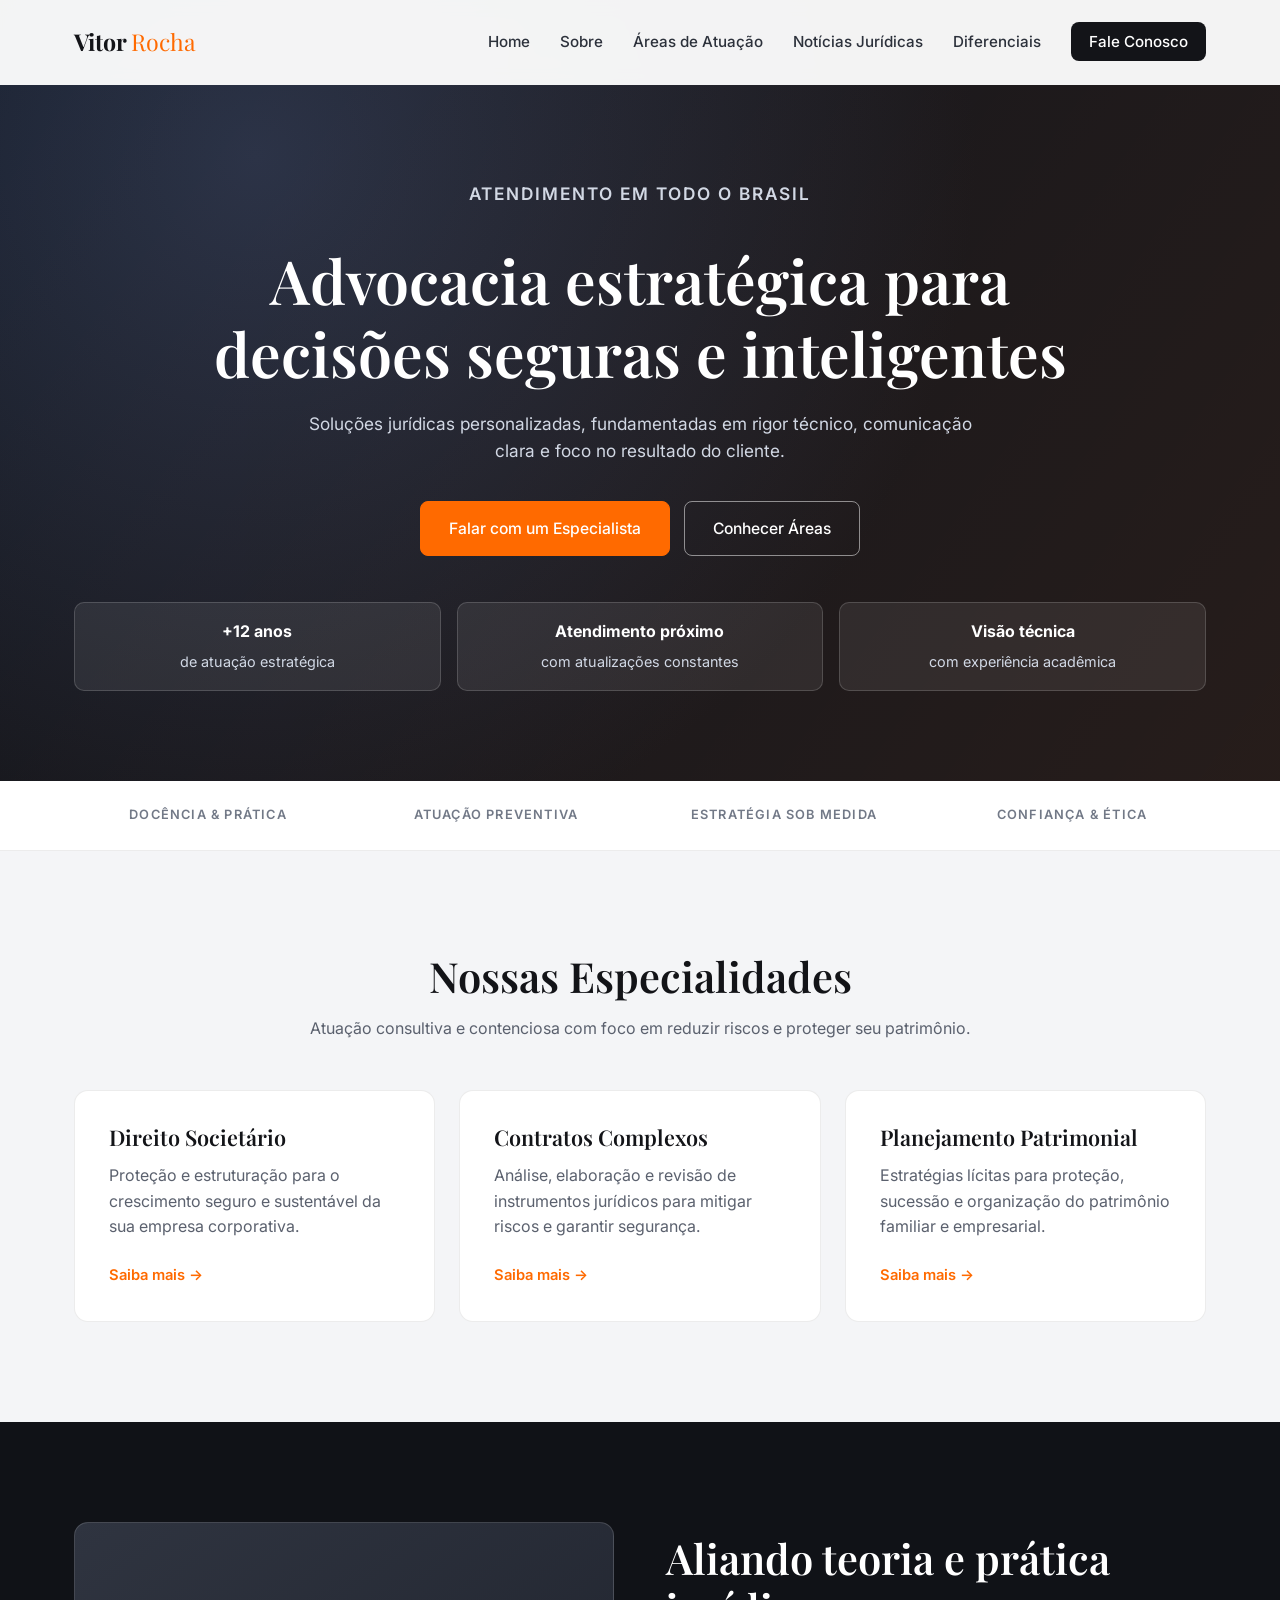
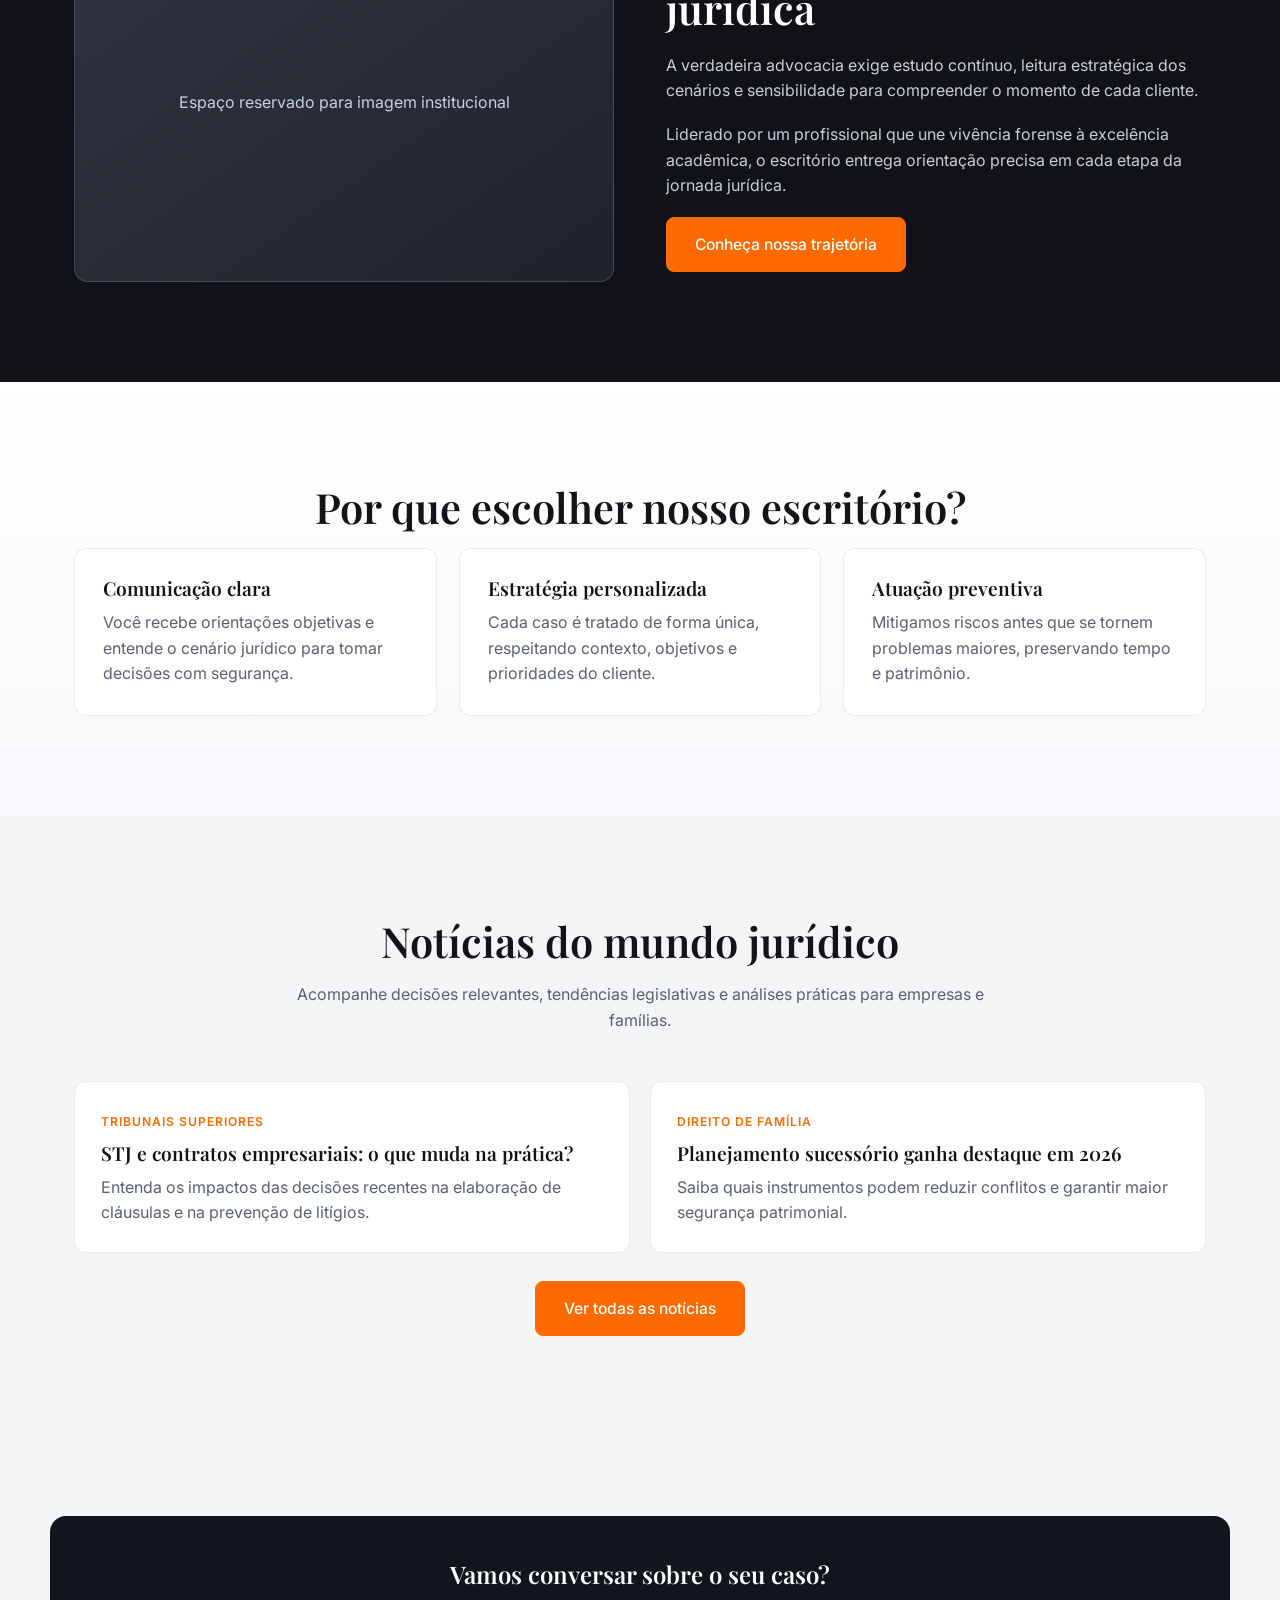
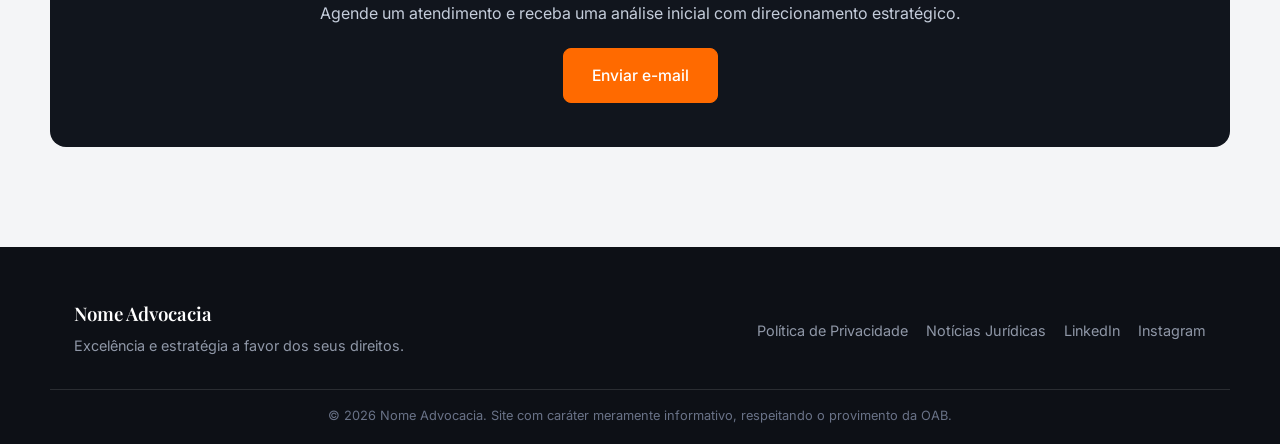
==== index.html @ 84b921bd "Add files via upload" ====
<!DOCTYPE html>
<html lang="pt-BR">
<head>
    <meta charset="UTF-8">
    <meta name="viewport" content="width=device-width, initial-scale=1.0">
    <title>Nome do Escritório | Advocacia Estratégica</title>
    <meta name="description" content="Assessoria jurídica estratégica com atendimento personalizado para empresas e famílias.">

    <link rel="preconnect" href="https://fonts.googleapis.com">
    <link rel="preconnect" href="https://fonts.gstatic.com" crossorigin>
    <link href="https://fonts.googleapis.com/css2?family=Inter:wght@300;400;500;600&family=Playfair+Display:wght@400;600;700&display=swap" rel="stylesheet">

    <link rel="stylesheet" href="style.css">
</head>
<body>

    <header id="main-header">
        <div class="container header-container">
            <a href="#home" class="logo">Vitor<span>Rocha</span></a>

            <nav id="nav-menu">
                <ul>
                    <li><a href="#home">Home</a></li>
                    <li><a href="#sobre">Sobre</a></li>
                    <li><a href="#atuacao">Áreas de Atuação</a></li>
                    <li><a href="noticias.html">Notícias Jurídicas</a></li>
                    <li><a href="#diferenciais">Diferenciais</a></li>
                    <li><a href="#contato" class="nav-btn">Fale Conosco</a></li>
                </ul>
            </nav>

            <button class="mobile-menu-icon" id="menu-toggle" aria-label="Abrir menu" aria-expanded="false" aria-controls="nav-menu">
                <span></span>
                <span></span>
                <span></span>
            </button>
        </div>
    </header>

    <section id="home" class="hero">
        <div class="hero-overlay"></div>
        <div class="container hero-content">
            <p class="eyebrow">Atendimento em todo o Brasil</p>
            <h1>Advocacia estratégica para decisões seguras e inteligentes</h1>
            <p>Soluções jurídicas personalizadas, fundamentadas em rigor técnico, comunicação clara e foco no resultado do cliente.</p>
            <div class="hero-buttons">
                <a href="#contato" class="btn btn-primary">Falar com um Especialista</a>
                <a href="#atuacao" class="btn btn-secondary">Conhecer Áreas</a>
            </div>
            <div class="hero-highlights">
                <div><strong>+12 anos</strong><span>de atuação estratégica</span></div>
                <div><strong>Atendimento próximo</strong><span>com atualizações constantes</span></div>
                <div><strong>Visão técnica</strong><span>com experiência acadêmica</span></div>
            </div>
        </div>
    </section>

    <section class="credibility-banner" aria-label="Proposta de valor">
        <div class="container cred-grid">
            <div class="cred-item">Docência & Prática</div>
            <div class="cred-item">Atuação Preventiva</div>
            <div class="cred-item">Estratégia Sob Medida</div>
            <div class="cred-item">Confiança & Ética</div>
        </div>
    </section>

    <section id="atuacao" class="section reveal-on-scroll">
        <div class="container">
            <h2 class="section-title">Nossas Especialidades</h2>
            <p class="section-subtitle">Atuação consultiva e contenciosa com foco em reduzir riscos e proteger seu patrimônio.</p>
            <div class="cards-grid">
                <article class="card">
                    <h3>Direito Societário</h3>
                    <p>Proteção e estruturação para o crescimento seguro e sustentável da sua empresa corporativa.</p>
                    <a href="#contato" class="card-link">Saiba mais &rarr;</a>
                </article>

                <article class="card">
                    <h3>Contratos Complexos</h3>
                    <p>Análise, elaboração e revisão de instrumentos jurídicos para mitigar riscos e garantir segurança.</p>
                    <a href="#contato" class="card-link">Saiba mais &rarr;</a>
                </article>

                <article class="card">
                    <h3>Planejamento Patrimonial</h3>
                    <p>Estratégias lícitas para proteção, sucessão e organização do patrimônio familiar e empresarial.</p>
                    <a href="#contato" class="card-link">Saiba mais &rarr;</a>
                </article>
            </div>
        </div>
    </section>

    <section id="sobre" class="section bg-dark text-light reveal-on-scroll">
        <div class="container about-grid">
            <div class="about-image">
                <div class="img-placeholder">
                    <span>Espaço reservado para imagem institucional</span>
                </div>
            </div>
            <div class="about-text">
                <h2 class="section-title">Aliando teoria e prática jurídica</h2>
                <p>A verdadeira advocacia exige estudo contínuo, leitura estratégica dos cenários e sensibilidade para compreender o momento de cada cliente.</p>
                <p>Liderado por um profissional que une vivência forense à excelência acadêmica, o escritório entrega orientação precisa em cada etapa da jornada jurídica.</p>
                <a href="#contato" class="btn btn-primary">Conheça nossa trajetória</a>
            </div>
        </div>
    </section>

    <section id="diferenciais" class="section section-light reveal-on-scroll">
        <div class="container">
            <h2 class="section-title">Por que escolher nosso escritório?</h2>
            <div class="feature-grid">
                <article class="feature-item">
                    <h3>Comunicação clara</h3>
                    <p>Você recebe orientações objetivas e entende o cenário jurídico para tomar decisões com segurança.</p>
                </article>
                <article class="feature-item">
                    <h3>Estratégia personalizada</h3>
                    <p>Cada caso é tratado de forma única, respeitando contexto, objetivos e prioridades do cliente.</p>
                </article>
                <article class="feature-item">
                    <h3>Atuação preventiva</h3>
                    <p>Mitigamos riscos antes que se tornem problemas maiores, preservando tempo e patrimônio.</p>
                </article>
            </div>
        </div>
    </section>

    <section id="noticias-preview" class="section reveal-on-scroll">
        <div class="container">
            <h2 class="section-title">Notícias do mundo jurídico</h2>
            <p class="section-subtitle">Acompanhe decisões relevantes, tendências legislativas e análises práticas para empresas e famílias.</p>
            <div class="news-grid">
                <article class="news-card">
                    <span class="news-category">Tribunais Superiores</span>
                    <h3>STJ e contratos empresariais: o que muda na prática?</h3>
                    <p>Entenda os impactos das decisões recentes na elaboração de cláusulas e na prevenção de litígios.</p>
                </article>
                <article class="news-card">
                    <span class="news-category">Direito de Família</span>
                    <h3>Planejamento sucessório ganha destaque em 2026</h3>
                    <p>Saiba quais instrumentos podem reduzir conflitos e garantir maior segurança patrimonial.</p>
                </article>
            </div>
            <div class="news-preview-cta">
                <a href="noticias.html" class="btn btn-primary">Ver todas as notícias</a>
            </div>
        </div>
    </section>

    <section id="contato" class="section cta-section reveal-on-scroll">
        <div class="container cta-box">
            <h2>Vamos conversar sobre o seu caso?</h2>
            <p>Agende um atendimento e receba uma análise inicial com direcionamento estratégico.</p>
            <a href="mailto:contato@nomeadvocacia.com" class="btn btn-primary">Enviar e-mail</a>
        </div>
    </section>

    <footer>
        <div class="container footer-content">
            <div class="footer-brand">
                <h3>Nome Advocacia</h3>
                <p>Excelência e estratégia a favor dos seus direitos.</p>
            </div>
            <div class="footer-links">
                <a href="#">Política de Privacidade</a>
                <a href="noticias.html">Notícias Jurídicas</a>
                <a href="#">LinkedIn</a>
                <a href="#">Instagram</a>
            </div>
        </div>
        <div class="footer-bottom">
            <p>&copy; 2026 Nome Advocacia. Site com caráter meramente informativo, respeitando o provimento da OAB.</p>
        </div>
    </footer>

    <script src="script.js"></script>
</body>
</html>
---- style.css ----
:root {
    --bg-light: #f4f5f7;
    --bg-white: #ffffff;
    --text-dark: #131418;
    --text-muted: #5b616e;
    --bg-dark: #101217;
    --accent-color: #ff6a00;
    --accent-hover: #e45800;
    --line: rgba(19, 20, 24, 0.08);

    --font-heading: 'Playfair Display', serif;
    --font-body: 'Inter', sans-serif;
}

* {
    margin: 0;
    padding: 0;
    box-sizing: border-box;
}

html {
    scroll-behavior: smooth;
}

body {
    font-family: var(--font-body);
    background-color: var(--bg-light);
    color: var(--text-dark);
    line-height: 1.6;
    -webkit-font-smoothing: antialiased;
}

a {
    text-decoration: none;
    color: inherit;
    transition: 0.25s ease;
}

ul {
    list-style: none;
}

.container {
    max-width: 1180px;
    margin: 0 auto;
    padding: 0 24px;
}

h1,
h2,
h3 {
    font-family: var(--font-heading);
    font-weight: 600;
    color: var(--text-dark);
    line-height: 1.2;
}

.section {
    padding: 100px 0;
}

.section-title {
    font-size: clamp(1.9rem, 4vw, 2.6rem);
    margin-bottom: 1rem;
    text-align: center;
}

.section-subtitle {
    text-align: center;
    color: var(--text-muted);
    max-width: 700px;
    margin: 0 auto 3rem auto;
}

header {
    background-color: rgba(255, 255, 255, 0.95);
    backdrop-filter: blur(8px);
    position: fixed;
    width: 100%;
    top: 0;
    z-index: 1000;
    border-bottom: 1px solid transparent;
    transition: box-shadow 0.3s ease, border-color 0.3s ease;
}

header.scrolled {
    box-shadow: 0 10px 24px rgba(10, 18, 33, 0.07);
    border-color: var(--line);
}

.header-container {
    display: flex;
    justify-content: space-between;
    align-items: center;
    min-height: 84px;
}

.logo {
    font-family: var(--font-heading);
    font-size: 1.45rem;
    font-weight: 700;
}

.logo span {
    font-weight: 400;
    color: var(--accent-color);
    margin-left: 4px;
}

nav ul {
    display: flex;
    gap: 30px;
    align-items: center;
}

nav a {
    font-size: 0.95rem;
    font-weight: 500;
    color: #2c313b;
}

nav a:hover {
    color: var(--accent-color);
}

.nav-btn {
    background-color: var(--text-dark);
    color: var(--bg-white) !important;
    padding: 10px 18px;
    border-radius: 8px;
}

.nav-btn:hover {
    background-color: var(--accent-color);
}

.btn {
    display: inline-block;
    padding: 14px 28px;
    font-size: 0.98rem;
    font-weight: 500;
    border-radius: 8px;
    border: 1px solid transparent;
}

.btn-primary {
    background-color: var(--accent-color);
    color: var(--bg-white);
    border-color: var(--accent-color);
}

.btn-primary:hover {
    background-color: var(--accent-hover);
    border-color: var(--accent-hover);
}

.btn-secondary {
    background-color: transparent;
    color: var(--bg-white);
    border-color: rgba(255, 255, 255, 0.5);
}

.btn-secondary:hover {
    background-color: var(--bg-white);
    color: var(--text-dark);
}

.hero {
    position: relative;
    isolation: isolate;
    background: radial-gradient(circle at 20% 20%, #283248, #11151d 60%);
    color: var(--bg-white);
    padding: 180px 0 90px 0;
}

.hero-overlay {
    position: absolute;
    inset: 0;
    z-index: -1;
    opacity: 0.2;
    background-image: linear-gradient(125deg, transparent 0%, rgba(255, 106, 0, 0.45) 100%);
}

.hero-content {
    text-align: center;
}

.eyebrow {
    text-transform: uppercase;
    letter-spacing: 2px;
    font-size: 0.78rem;
    color: #ffb47a;
    margin-bottom: 16px;
    font-weight: 600;
}

.hero h1 {
    color: var(--bg-white);
    font-size: clamp(2.1rem, 5vw, 3.8rem);
    max-width: 900px;
    margin: 0 auto 20px auto;
}

.hero p {
    font-size: 1.08rem;
    color: #d2d8e4;
    max-width: 680px;
    margin: 0 auto 36px auto;
}

.hero-buttons {
    display: flex;
    gap: 14px;
    justify-content: center;
    flex-wrap: wrap;
}

.hero-highlights {
    display: grid;
    grid-template-columns: repeat(3, minmax(140px, 1fr));
    gap: 16px;
    margin-top: 46px;
}

.hero-highlights div {
    background: rgba(255, 255, 255, 0.08);
    border: 1px solid rgba(255, 255, 255, 0.16);
    padding: 16px;
    border-radius: 10px;
}

.hero-highlights strong {
    display: block;
    font-size: 1rem;
    margin-bottom: 4px;
}

.hero-highlights span {
    color: #d1d8e5;
    font-size: 0.9rem;
}

.credibility-banner {
    background-color: #fff;
    padding: 24px 0;
    border-bottom: 1px solid var(--line);
}

.cred-grid {
    display: grid;
    grid-template-columns: repeat(4, minmax(120px, 1fr));
    gap: 20px;
}

.cred-item {
    font-size: 0.8rem;
    font-weight: 600;
    color: #727987;
    text-transform: uppercase;
    letter-spacing: 1.2px;
    text-align: center;
}

.cards-grid {
    display: grid;
    grid-template-columns: repeat(auto-fit, minmax(260px, 1fr));
    gap: 24px;
}

.card {
    background-color: var(--bg-white);
    padding: 34px;
    border: 1px solid var(--line);
    border-radius: 14px;
    transition: transform 0.25s ease, box-shadow 0.25s ease;
}

.card:hover {
    transform: translateY(-5px);
    box-shadow: 0 14px 30px rgba(17, 20, 24, 0.08);
}

.card h3 {
    font-size: 1.35rem;
    margin-bottom: 12px;
}

.card p {
    color: var(--text-muted);
    margin-bottom: 22px;
}

.card-link {
    color: var(--accent-color);
    font-weight: 600;
    font-size: 0.92rem;
}

.bg-dark {
    background-color: var(--bg-dark);
}

.text-light h2,
.text-light p {
    color: var(--bg-white);
}

.text-light p {
    color: #c8ced9;
    margin-bottom: 18px;
}

.about-grid {
    display: grid;
    grid-template-columns: 1fr 1fr;
    gap: 52px;
    align-items: center;
}

.about-text .section-title {
    text-align: left;
    margin-bottom: 20px;
}

.img-placeholder {
    width: 100%;
    min-height: 360px;
    border-radius: 14px;
    background: linear-gradient(145deg, #2f3440, #1f232d);
    border: 1px solid rgba(255, 255, 255, 0.14);
    display: flex;
    align-items: center;
    justify-content: center;
    color: #c8d0de;
    text-align: center;
    padding: 16px;
}

.section-light {
    background: linear-gradient(180deg, #ffffff 0%, #f7f8fb 100%);
}

.feature-grid {
    display: grid;
    grid-template-columns: repeat(auto-fit, minmax(240px, 1fr));
    gap: 22px;
}

.feature-item {
    background: #fff;
    border: 1px solid var(--line);
    border-radius: 12px;
    padding: 28px;
}

.feature-item h3 {
    font-size: 1.2rem;
    margin-bottom: 10px;
}

.feature-item p {
    color: var(--text-muted);
}

.cta-section {
    padding-top: 80px;
}

.cta-box {
    background: #11151d;
    border-radius: 16px;
    padding: 44px 32px;
    text-align: center;
    color: #fff;
}

.cta-box h2 {
    color: #fff;
    margin-bottom: 12px;
}

.cta-box p {
    color: #c4ccda;
    margin-bottom: 22px;
}

footer {
    background-color: #0d1016;
    color: var(--bg-white);
    padding: 56px 0 18px 0;
}

.footer-content {
    display: flex;
    justify-content: space-between;
    align-items: center;
    border-bottom: 1px solid rgba(255, 255, 255, 0.12);
    padding-bottom: 32px;
    margin-bottom: 16px;
}

.footer-brand h3 {
    color: var(--bg-white);
    margin-bottom: 8px;
}

.footer-brand p,
.footer-links a {
    color: #8f97a7;
    font-size: 0.9rem;
}

.footer-links {
    display: flex;
    gap: 18px;
}

.footer-links a:hover {
    color: #f4f5f7;
}

.footer-bottom {
    text-align: center;
    color: #697287;
    font-size: 0.8rem;
}

.mobile-menu-icon {
    display: none;
    flex-direction: column;
    gap: 5px;
    cursor: pointer;
    background: transparent;
    border: none;
}

.mobile-menu-icon span {
    width: 24px;
    height: 2px;
    background-color: var(--text-dark);
}

@media (max-width: 920px) {
    .about-grid {
        grid-template-columns: 1fr;
    }

    .about-text .section-title {
        text-align: center;
    }

    .about-text {
        text-align: center;
    }
}

@media (max-width: 768px) {
    .section {
        padding: 80px 0;
    }

    .hero {
        padding-top: 140px;
    }

    .hero-highlights,
    .cred-grid {
        grid-template-columns: 1fr;
    }

    .footer-content {
        flex-direction: column;
        text-align: center;
        gap: 24px;
    }

    .mobile-menu-icon {
        display: flex;
    }

    nav {
        display: none;
        position: absolute;
        top: 84px;
        left: 0;
        width: 100%;
        background-color: var(--bg-white);
        border-bottom: 1px solid var(--line);
        box-shadow: 0 12px 24px rgba(15, 22, 36, 0.08);
    }

    nav.active {
        display: block;
    }

    nav ul {
        flex-direction: column;
        padding: 22px;
        gap: 14px;
        align-items: flex-start;
    }
}

/* Scroll reveal */
.reveal-on-scroll {
    opacity: 0;
    transform: translateY(26px);
    transition: opacity 0.7s ease, transform 0.7s ease;
}

.reveal-on-scroll.is-visible {
    opacity: 1;
    transform: translateY(0);
}

/* Notícias preview (home) */
.news-grid {
    display: grid;
    grid-template-columns: repeat(auto-fit, minmax(280px, 1fr));
    gap: 20px;
    margin-top: 14px;
}

.news-card {
    background: var(--bg-white);
    border: 1px solid var(--line);
    border-radius: 12px;
    padding: 26px;
}

.news-category {
    display: inline-block;
    color: var(--accent-color);
    font-size: 0.76rem;
    letter-spacing: 1px;
    text-transform: uppercase;
    font-weight: 600;
    margin-bottom: 10px;
}

.news-card h3 {
    font-size: 1.2rem;
    margin-bottom: 10px;
}

.news-card p {
    color: var(--text-muted);
}

.news-preview-cta {
    margin-top: 28px;
    text-align: center;
}

/* Página de notícias */
.news-page {
    background: #f6f7fa;
}

.news-hero {
    background: linear-gradient(130deg, #141a24 0%, #1b2434 60%, #ff6a00 150%);
    color: #fff;
    padding: 150px 0 70px 0;
}

.news-hero h1 {
    color: #fff;
    margin-bottom: 10px;
}

.news-hero p {
    color: #d3d9e5;
    max-width: 760px;
}

.news-layout {
    display: grid;
    grid-template-columns: repeat(2, minmax(260px, 1fr));
    gap: 22px;
}

.news-post {
    background: #fff;
    border: 1px solid var(--line);
    border-radius: 12px;
    padding: 28px;
}

.news-post h2,
.news-post h3 {
    margin-bottom: 12px;
}

.news-post p {
    color: var(--text-muted);
    margin-bottom: 16px;
}

.news-post-featured {
    grid-column: 1 / -1;
    background: linear-gradient(160deg, #ffffff 0%, #fff6ef 100%);
}

@media (max-width: 768px) {
    .news-layout {
        grid-template-columns: 1fr;
    }
}

@media (prefers-reduced-motion: reduce) {
    * {
        animation: none !important;
        transition: none !important;
        scroll-behavior: auto !important;
    }

    .reveal-on-scroll,
    .reveal-on-scroll.is-visible {
        opacity: 1;
        transform: none;
    }
}
/* =======================================================
   RESPONSIVIDADE AVANÇADA PARA TODOS OS TIPOS DE TELA
   ======================================================= */

/* Monitores Menores e Laptops (até 1200px) */
@media (max-width: 1200px) {
    .container {
        max-width: 960px;
    }
}

/* Tablets em modo Paisagem (até 992px) */
@media (max-width: 992px) {
    .container {
        max-width: 720px;
    }
    .about-grid {
        grid-template-columns: 1fr;
        gap: 40px;
    }
    .about-text {
        text-align: center;
    }
    .about-text .section-title {
        text-align: center;
    }
    /* Adapta a faixa de credibilidade para 2 colunas em vez de 4 */
    .cred-grid {
        grid-template-columns: repeat(2, 1fr);
        gap: 16px;
    }
    /* Adapta os destaques do topo para não espremer muito */
    .hero-highlights {
        grid-template-columns: repeat(2, 1fr);
    }
    .hero-highlights div:last-child {
        grid-column: 1 / -1; /* Faz o último item ocupar a linha toda no tablet */
    }
}

/* Tablets em modo Retrato e Celulares Grandes (até 768px) */
@media (max-width: 768px) {
    .section {
        padding: 70px 0;
    }
    .hero {
        padding-top: 130px;
        padding-bottom: 60px;
    }
    
    /* Ajustes das Grids que sobraram para 1 coluna */
    .hero-highlights,
    .cred-grid,
    .news-layout {
        grid-template-columns: 1fr;
    }
    .hero-highlights div:last-child {
        grid-column: auto;
    }

    /* Rodapé */
    .footer-content {
        flex-direction: column;
        text-align: center;
        gap: 24px;
    }
    .footer-links {
        flex-wrap: wrap;
        justify-content: center;
        gap: 15px;
    }

    /* Menu Mobile - Configuração completa */
    .mobile-menu-icon {
        display: flex;
    }
    nav {
        display: none;
        position: absolute;
        top: 100%; /* Posiciona exatamente abaixo do header */
        left: 0;
        width: 100%;
        background-color: var(--bg-white);
        border-bottom: 1px solid var(--line);
        box-shadow: 0 12px 24px rgba(15, 22, 36, 0.08);
        padding: 20px 0;
    }
    nav.active {
        display: block;
    }
    nav ul {
        flex-direction: column;
        gap: 20px;
        align-items: center; /* Centraliza os itens no mobile para melhor visualização */
    }
    .nav-btn {
        text-align: center;
        width: 90%;
        max-width: 300px;
    }
}

/* Celulares Pequenos (até 480px) */
@media (max-width: 480px) {
    .container {
        padding: 0 16px; /* Reduz margens laterais para aproveitar a tela */
    }
    
    .section-title {
        font-size: 1.65rem;
    }
    
    .hero h1 {
        font-size: 1.9rem;
        margin-bottom: 16px;
    }
    
    .hero p {
        font-size: 1rem;
    }
    
    /* Faz os botões ocuparem 100% da largura da tela para facilitar o clique */
    .hero-buttons {
        flex-direction: column;
        width: 100%;
        gap: 12px;
    }
    .btn {
        width: 100%;
        text-align: center;
        padding: 14px 20px;
    }
    
    /* Espaçamentos internos menores nos cards */
    .card, .feature-item, .news-card, .news-post {
        padding: 20px;
    }
    
    .cta-box {
        padding: 32px 20px;
    }

    .news-hero {
        padding-top: 120px;
    }
}

/* Acessibilidade - Respeita preferência do usuário por menos animações */
@media (prefers-reduced-motion: reduce) {
    * {
        animation: none !important;
        transition: none !important;
        scroll-behavior: auto !important;
    }
    .reveal-on-scroll,
    .reveal-on-scroll.is-visible {
        opacity: 1;
        transform: none;
    }
}
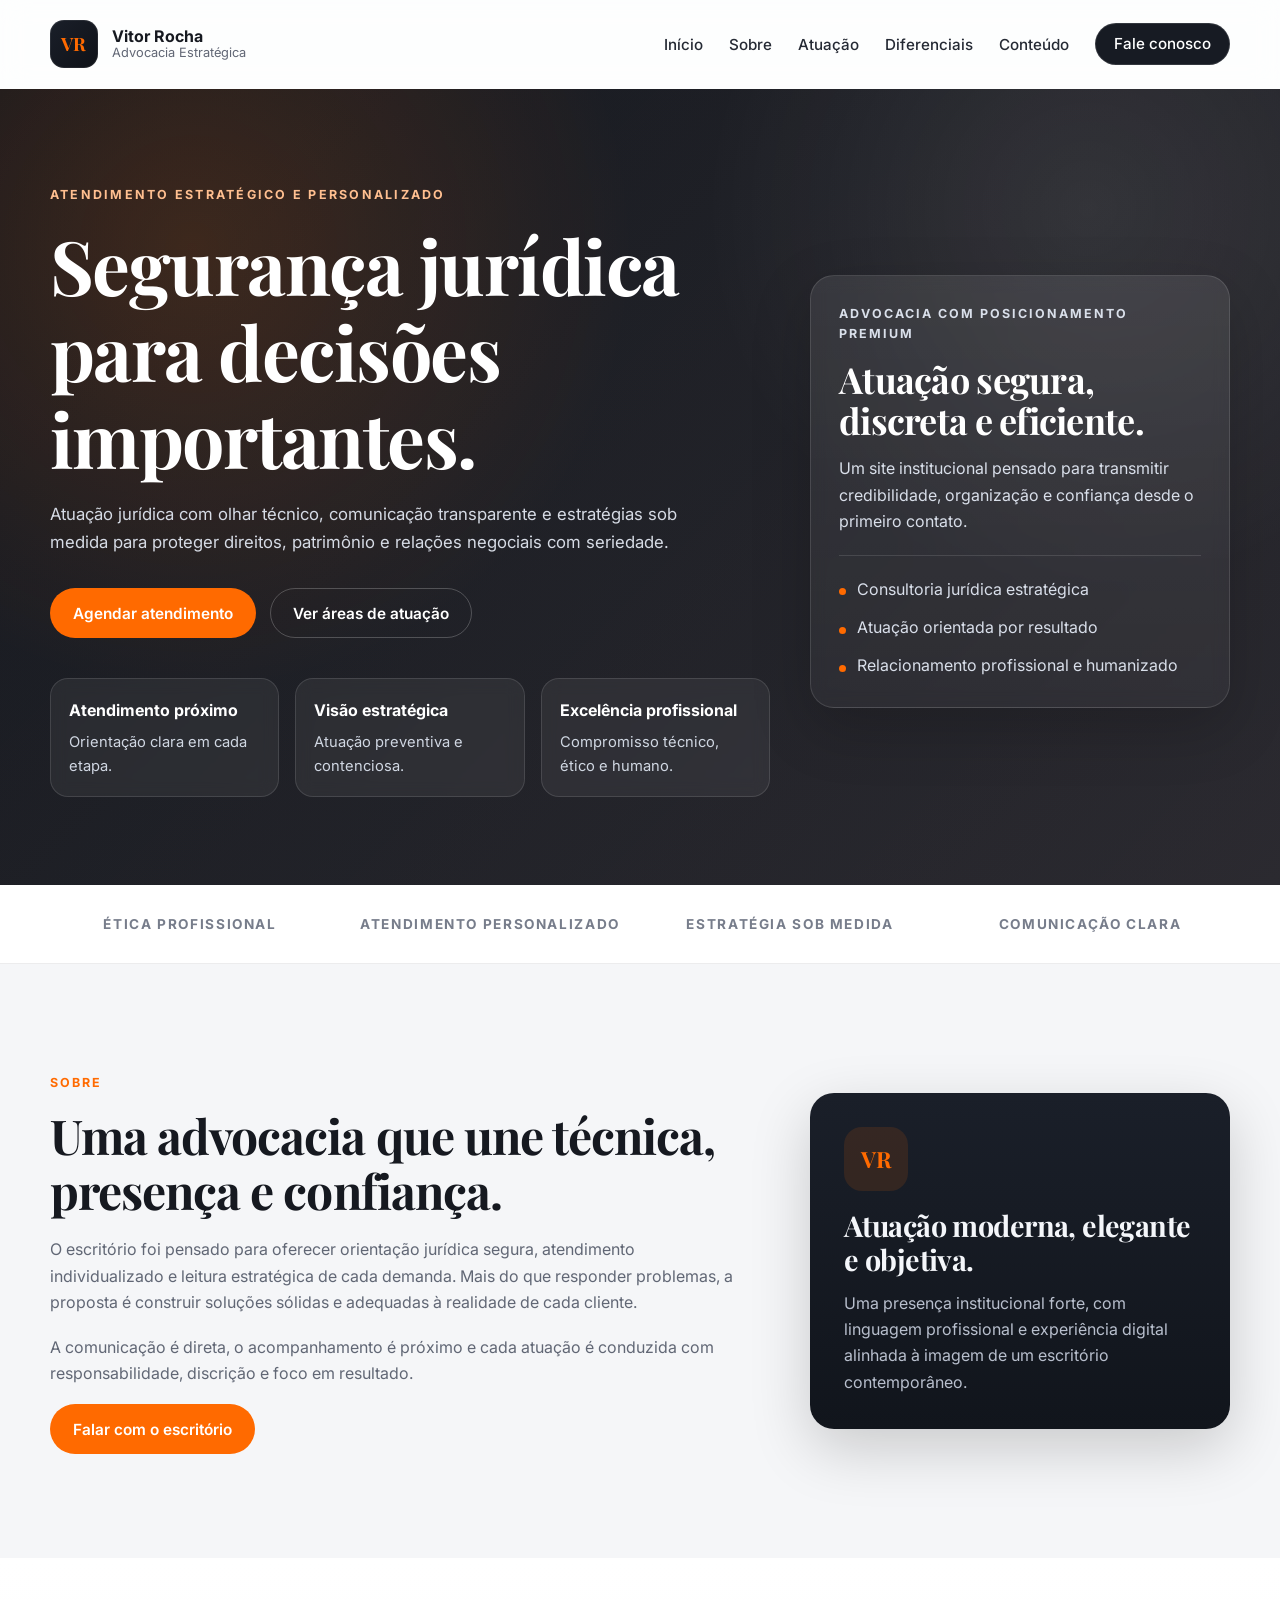
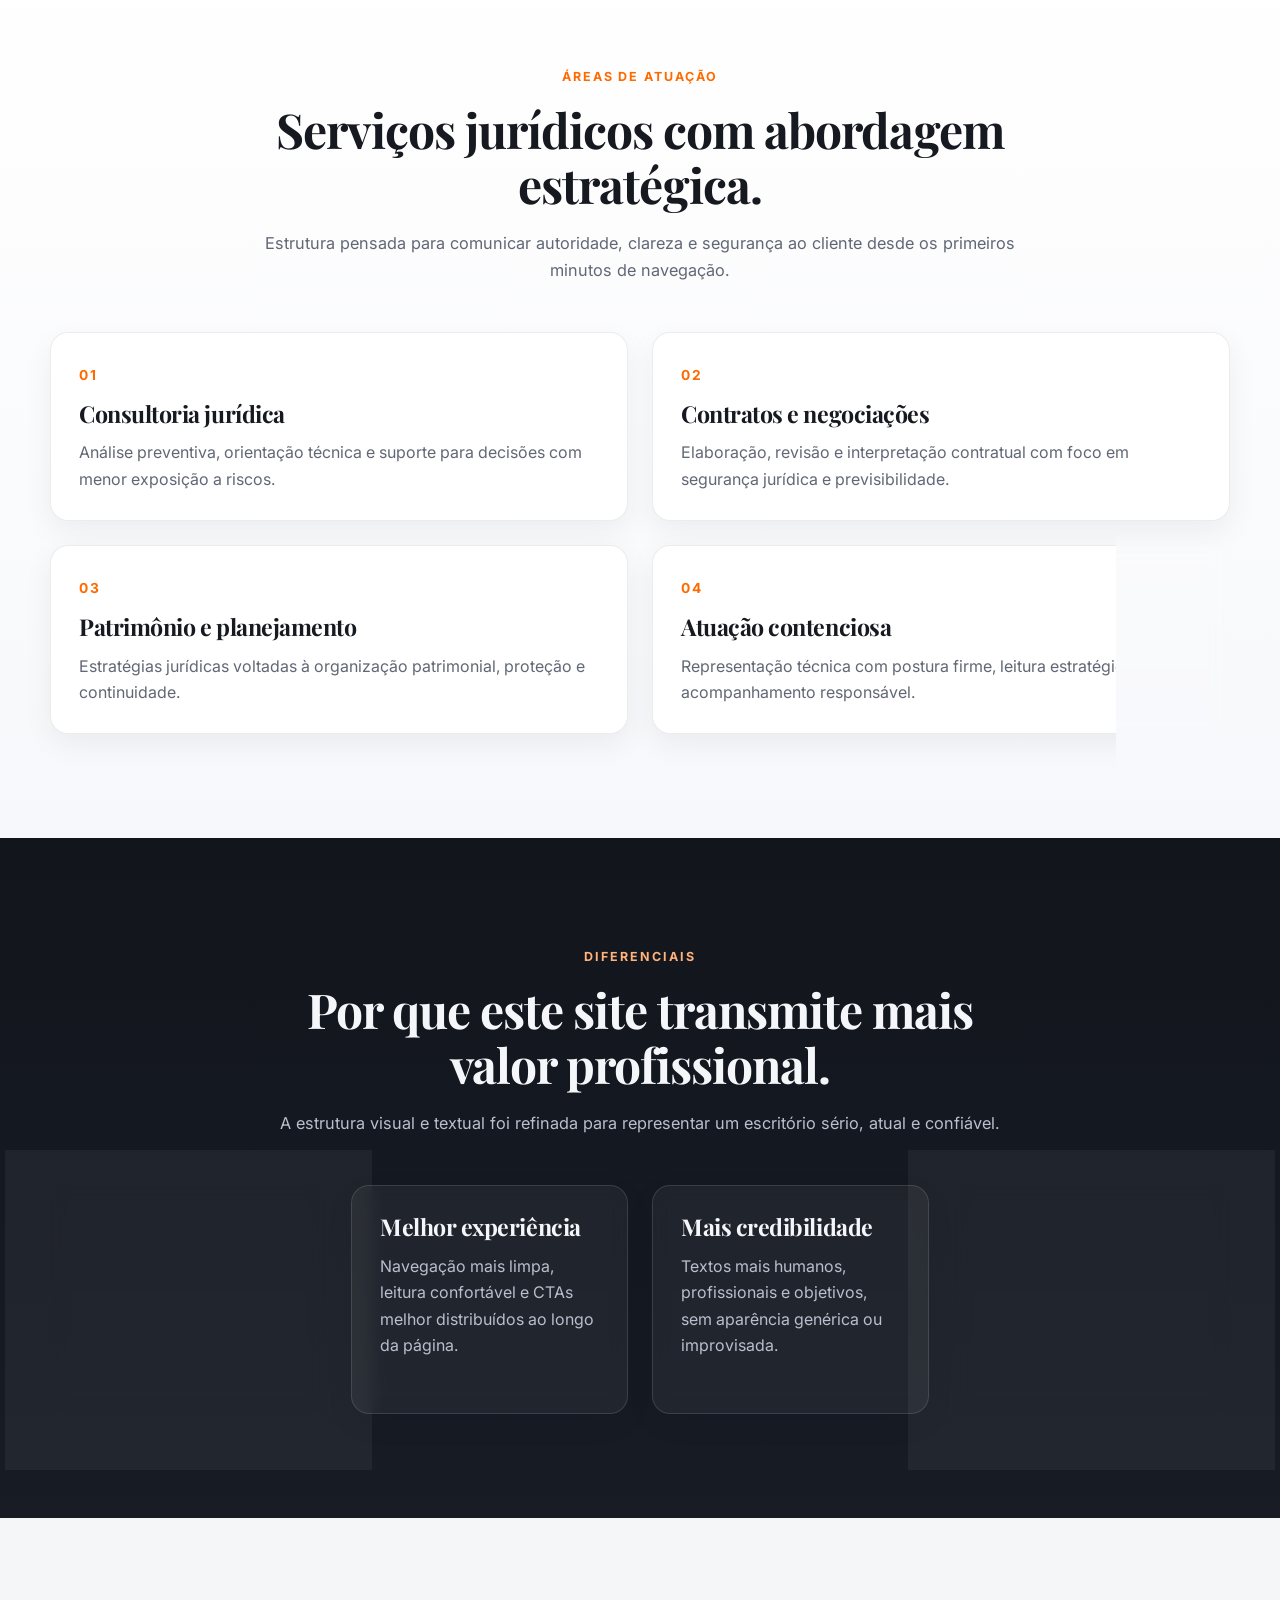
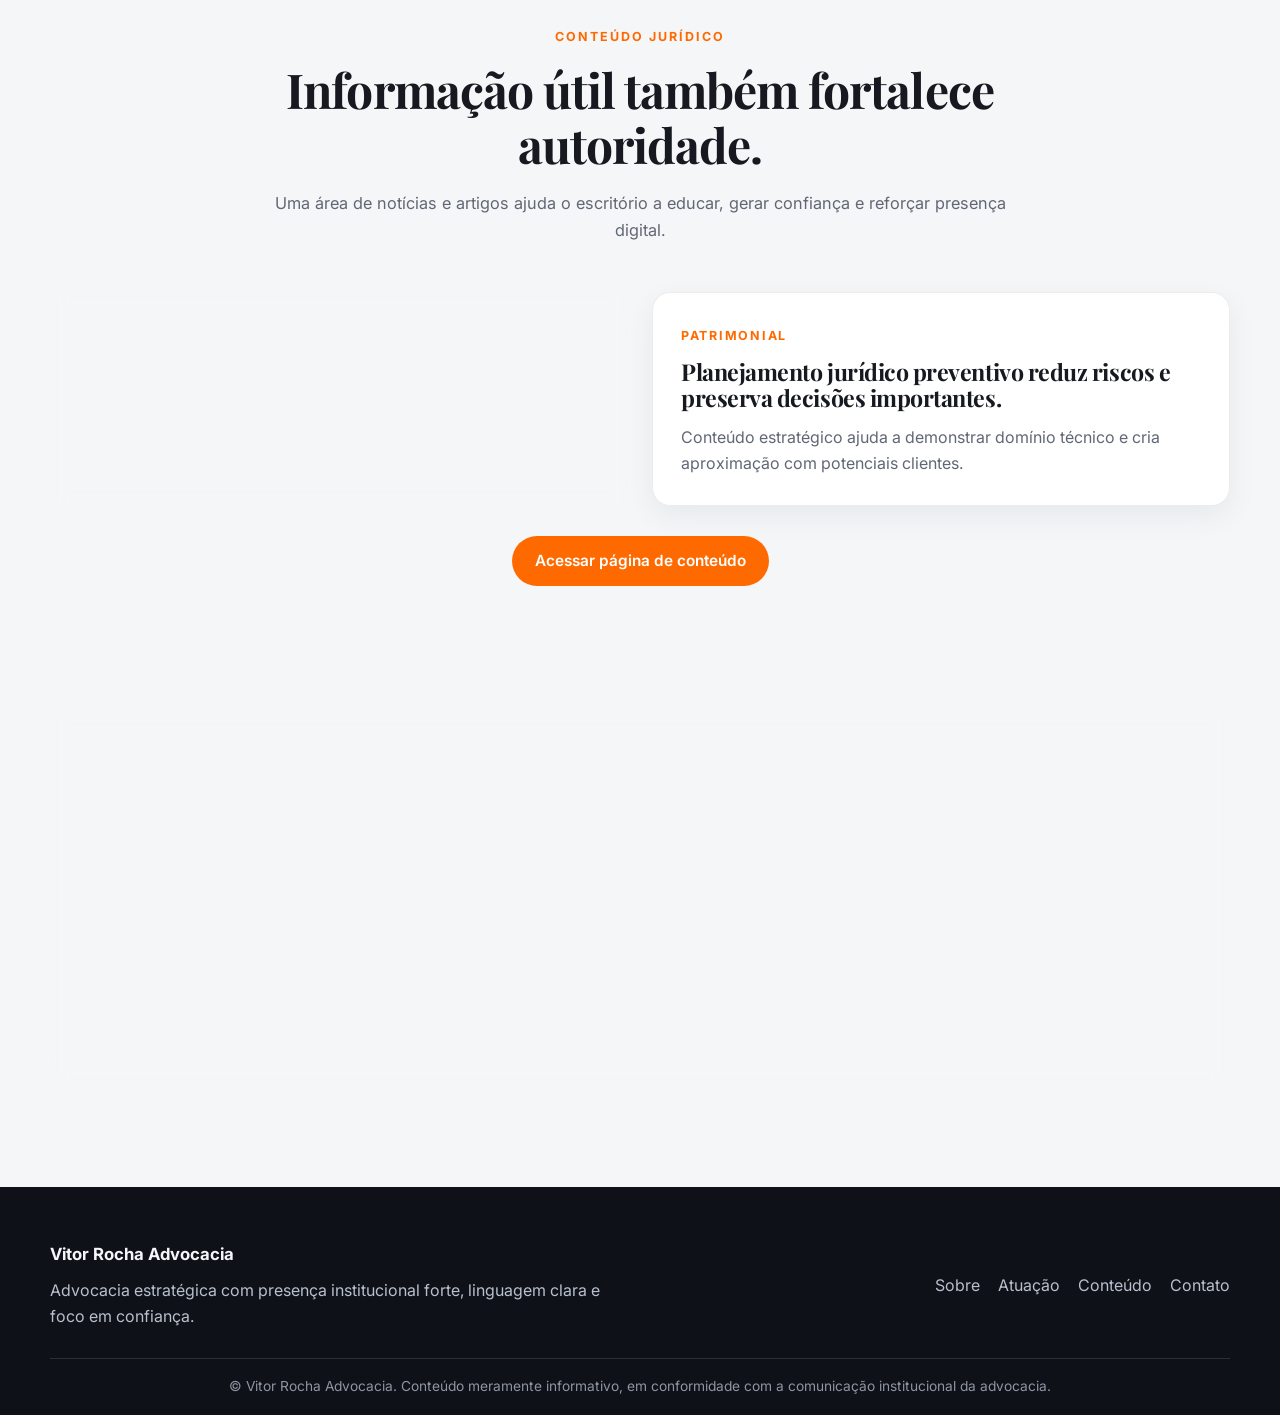
==== commit 20f41636: "Design novo Novo design para o site" ====
--- a/index.html
+++ b/index.html
@@ -3,174 +3,268 @@
 <head>
     <meta charset="UTF-8">
     <meta name="viewport" content="width=device-width, initial-scale=1.0">
-    <title>Nome do Escritório | Advocacia Estratégica</title>
-    <meta name="description" content="Assessoria jurídica estratégica com atendimento personalizado para empresas e famílias.">
+    <title>Vitor Rocha | Advocacia Estratégica</title>
+    <meta name="description" content="Advocacia estratégica com atendimento personalizado, comunicação clara e soluções jurídicas seguras para pessoas e empresas.">
+    <meta name="theme-color" content="#12151c">
 
     <link rel="preconnect" href="https://fonts.googleapis.com">
     <link rel="preconnect" href="https://fonts.gstatic.com" crossorigin>
-    <link href="https://fonts.googleapis.com/css2?family=Inter:wght@300;400;500;600&family=Playfair+Display:wght@400;600;700&display=swap" rel="stylesheet">
-
+    <link href="https://fonts.googleapis.com/css2?family=Inter:wght@400;500;600;700&family=Playfair+Display:wght@600;700&display=swap" rel="stylesheet">
     <link rel="stylesheet" href="style.css">
 </head>
 <body>
-
-    <header id="main-header">
+    <a class="skip-link" href="#conteudo">Pular para o conteúdo</a>
+
+    <header class="site-header" id="main-header">
         <div class="container header-container">
-            <a href="#home" class="logo">Vitor<span>Rocha</span></a>
-
-            <nav id="nav-menu">
-                <ul>
-                    <li><a href="#home">Home</a></li>
-                    <li><a href="#sobre">Sobre</a></li>
-                    <li><a href="#atuacao">Áreas de Atuação</a></li>
-                    <li><a href="noticias.html">Notícias Jurídicas</a></li>
-                    <li><a href="#diferenciais">Diferenciais</a></li>
-                    <li><a href="#contato" class="nav-btn">Fale Conosco</a></li>
-                </ul>
-            </nav>
-
-            <button class="mobile-menu-icon" id="menu-toggle" aria-label="Abrir menu" aria-expanded="false" aria-controls="nav-menu">
+            <a href="#home" class="brand" aria-label="Página inicial Vitor Rocha Advocacia">
+                <span class="brand-monogram">VR</span>
+                <span class="brand-text">
+                    <strong>Vitor Rocha</strong>
+                    <small>Advocacia Estratégica</small>
+                </span>
+            </a>
+
+            <button
+                class="menu-toggle"
+                id="menu-toggle"
+                type="button"
+                aria-label="Abrir menu"
+                aria-expanded="false"
+                aria-controls="nav-menu"
+            >
                 <span></span>
                 <span></span>
                 <span></span>
             </button>
+
+            <nav class="site-nav" id="nav-menu" aria-label="Navegação principal">
+                <ul>
+                    <li><a href="#home">Início</a></li>
+                    <li><a href="#sobre">Sobre</a></li>
+                    <li><a href="#atuacao">Atuação</a></li>
+                    <li><a href="#diferenciais">Diferenciais</a></li>
+                    <li><a href="noticias.html">Conteúdo</a></li>
+                    <li><a href="#contato" class="btn btn-sm btn-dark">Fale conosco</a></li>
+                </ul>
+            </nav>
         </div>
     </header>
 
-    <section id="home" class="hero">
-        <div class="hero-overlay"></div>
-        <div class="container hero-content">
-            <p class="eyebrow">Atendimento em todo o Brasil</p>
-            <h1>Advocacia estratégica para decisões seguras e inteligentes</h1>
-            <p>Soluções jurídicas personalizadas, fundamentadas em rigor técnico, comunicação clara e foco no resultado do cliente.</p>
-            <div class="hero-buttons">
-                <a href="#contato" class="btn btn-primary">Falar com um Especialista</a>
-                <a href="#atuacao" class="btn btn-secondary">Conhecer Áreas</a>
-            </div>
-            <div class="hero-highlights">
-                <div><strong>+12 anos</strong><span>de atuação estratégica</span></div>
-                <div><strong>Atendimento próximo</strong><span>com atualizações constantes</span></div>
-                <div><strong>Visão técnica</strong><span>com experiência acadêmica</span></div>
-            </div>
+    <main id="conteudo">
+        <section class="hero" id="home">
+            <div class="hero-overlay"></div>
+            <div class="container hero-grid">
+                <div class="hero-copy reveal-on-scroll">
+                    <p class="eyebrow">Atendimento estratégico e personalizado</p>
+                    <h1>Segurança jurídica para decisões importantes.</h1>
+                    <p class="hero-text">
+                        Atuação jurídica com olhar técnico, comunicação transparente e estratégias sob medida para proteger direitos,
+                        patrimônio e relações negociais com seriedade.
+                    </p>
+
+                    <div class="hero-actions">
+                        <a href="#contato" class="btn btn-primary">Agendar atendimento</a>
+                        <a href="#atuacao" class="btn btn-secondary">Ver áreas de atuação</a>
+                    </div>
+
+                    <ul class="hero-metrics" aria-label="Destaques do escritório">
+                        <li>
+                            <strong>Atendimento próximo</strong>
+                            <span>Orientação clara em cada etapa.</span>
+                        </li>
+                        <li>
+                            <strong>Visão estratégica</strong>
+                            <span>Atuação preventiva e contenciosa.</span>
+                        </li>
+                        <li>
+                            <strong>Excelência profissional</strong>
+                            <span>Compromisso técnico, ético e humano.</span>
+                        </li>
+                    </ul>
+                </div>
+
+                <aside class="hero-card reveal-on-scroll" aria-label="Resumo institucional">
+                    <p class="hero-card-label">Advocacia com posicionamento premium</p>
+                    <h2>Atuação segura, discreta e eficiente.</h2>
+                    <p>
+                        Um site institucional pensado para transmitir credibilidade, organização e confiança desde o primeiro contato.
+                    </p>
+                    <div class="hero-card-divider"></div>
+                    <ul>
+                        <li>Consultoria jurídica estratégica</li>
+                        <li>Atuação orientada por resultado</li>
+                        <li>Relacionamento profissional e humanizado</li>
+                    </ul>
+                </aside>
+            </div>
+        </section>
+
+        <section class="trust-bar" aria-label="Diferenciais institucionais">
+            <div class="container trust-grid">
+                <p>Ética profissional</p>
+                <p>Atendimento personalizado</p>
+                <p>Estratégia sob medida</p>
+                <p>Comunicação clara</p>
+            </div>
+        </section>
+
+        <section class="section" id="sobre">
+            <div class="container about-grid">
+                <div class="about-content reveal-on-scroll">
+                    <p class="section-tag">Sobre</p>
+                    <h2 class="section-title text-left">Uma advocacia que une técnica, presença e confiança.</h2>
+                    <p>
+                        O escritório foi pensado para oferecer orientação jurídica segura, atendimento individualizado e leitura estratégica
+                        de cada demanda. Mais do que responder problemas, a proposta é construir soluções sólidas e adequadas à realidade de cada cliente.
+                    </p>
+                    <p>
+                        A comunicação é direta, o acompanhamento é próximo e cada atuação é conduzida com responsabilidade, discrição e foco em resultado.
+                    </p>
+                    <a href="#contato" class="btn btn-primary">Falar com o escritório</a>
+                </div>
+
+                <div class="about-panel reveal-on-scroll" aria-label="Posicionamento do escritório">
+                    <div class="about-badge">VR</div>
+                    <h3>Atuação moderna, elegante e objetiva.</h3>
+                    <p>
+                        Uma presença institucional forte, com linguagem profissional e experiência digital alinhada à imagem de um escritório contemporâneo.
+                    </p>
+                </div>
+            </div>
+        </section>
+
+        <section class="section section-light" id="atuacao">
+            <div class="container">
+                <div class="section-heading reveal-on-scroll">
+                    <p class="section-tag">Áreas de atuação</p>
+                    <h2 class="section-title">Serviços jurídicos com abordagem estratégica.</h2>
+                    <p class="section-subtitle">
+                        Estrutura pensada para comunicar autoridade, clareza e segurança ao cliente desde os primeiros minutos de navegação.
+                    </p>
+                </div>
+
+                <div class="cards-grid">
+                    <article class="info-card reveal-on-scroll">
+                        <span class="card-index">01</span>
+                        <h3>Consultoria jurídica</h3>
+                        <p>Análise preventiva, orientação técnica e suporte para decisões com menor exposição a riscos.</p>
+                    </article>
+
+                    <article class="info-card reveal-on-scroll">
+                        <span class="card-index">02</span>
+                        <h3>Contratos e negociações</h3>
+                        <p>Elaboração, revisão e interpretação contratual com foco em segurança jurídica e previsibilidade.</p>
+                    </article>
+
+                    <article class="info-card reveal-on-scroll">
+                        <span class="card-index">03</span>
+                        <h3>Patrimônio e planejamento</h3>
+                        <p>Estratégias jurídicas voltadas à organização patrimonial, proteção e continuidade.</p>
+                    </article>
+
+                    <article class="info-card reveal-on-scroll">
+                        <span class="card-index">04</span>
+                        <h3>Atuação contenciosa</h3>
+                        <p>Representação técnica com postura firme, leitura estratégica e acompanhamento responsável.</p>
+                    </article>
+                </div>
+            </div>
+        </section>
+
+        <section class="section section-dark" id="diferenciais">
+            <div class="container">
+                <div class="section-heading reveal-on-scroll">
+                    <p class="section-tag section-tag-light">Diferenciais</p>
+                    <h2 class="section-title text-light">Por que este site transmite mais valor profissional.</h2>
+                    <p class="section-subtitle text-soft">
+                        A estrutura visual e textual foi refinada para representar um escritório sério, atual e confiável.
+                    </p>
+                </div>
+
+                <div class="feature-grid">
+                    <article class="feature-card reveal-on-scroll">
+                        <h3>Identidade mais forte</h3>
+                        <p>Marca, tipografia e composição visual mais consistentes com um posicionamento premium.</p>
+                    </article>
+                    <article class="feature-card reveal-on-scroll">
+                        <h3>Melhor experiência</h3>
+                        <p>Navegação mais limpa, leitura confortável e CTAs melhor distribuídos ao longo da página.</p>
+                    </article>
+                    <article class="feature-card reveal-on-scroll">
+                        <h3>Mais credibilidade</h3>
+                        <p>Textos mais humanos, profissionais e objetivos, sem aparência genérica ou improvisada.</p>
+                    </article>
+                    <article class="feature-card reveal-on-scroll">
+                        <h3>Base mais sólida</h3>
+                        <p>Código mais organizado, acessível, responsivo e pronto para evoluir com novas seções.</p>
+                    </article>
+                </div>
+            </div>
+        </section>
+
+        <section class="section" id="conteudos">
+            <div class="container">
+                <div class="section-heading reveal-on-scroll">
+                    <p class="section-tag">Conteúdo jurídico</p>
+                    <h2 class="section-title">Informação útil também fortalece autoridade.</h2>
+                    <p class="section-subtitle">Uma área de notícias e artigos ajuda o escritório a educar, gerar confiança e reforçar presença digital.</p>
+                </div>
+
+                <div class="news-grid">
+                    <article class="news-card reveal-on-scroll">
+                        <span class="news-category">Empresarial</span>
+                        <h3>Contratos bem estruturados evitam conflitos e protegem relações comerciais.</h3>
+                        <p>Uma presença digital profissional também comunica organização e segurança antes do primeiro atendimento.</p>
+                    </article>
+                    <article class="news-card reveal-on-scroll">
+                        <span class="news-category">Patrimonial</span>
+                        <h3>Planejamento jurídico preventivo reduz riscos e preserva decisões importantes.</h3>
+                        <p>Conteúdo estratégico ajuda a demonstrar domínio técnico e cria aproximação com potenciais clientes.</p>
+                    </article>
+                </div>
+
+                <div class="section-cta reveal-on-scroll">
+                    <a href="noticias.html" class="btn btn-primary">Acessar página de conteúdo</a>
+                </div>
+            </div>
+        </section>
+
+        <section class="section cta-section" id="contato">
+            <div class="container">
+                <div class="cta-box reveal-on-scroll">
+                    <p class="section-tag section-tag-light">Contato</p>
+                    <h2>Vamos transformar essa presença digital em algo à altura do escritório.</h2>
+                    <p>
+                        Este layout já está mais profissional, humano e pronto para personalização final com dados reais, áreas específicas,
+                        redes sociais e canais oficiais de atendimento.
+                    </p>
+                    <div class="cta-actions">
+                        <a href="mailto:contato@vitorrocha.adv.br" class="btn btn-primary">Enviar e-mail</a>
+                        <a href="https://wa.me/5500000000000" class="btn btn-secondary btn-secondary-dark" target="_blank" rel="noopener noreferrer">Chamar no WhatsApp</a>
+                    </div>
+                </div>
+            </div>
+        </section>
+    </main>
+
+    <footer class="site-footer">
+        <div class="container footer-content">
+            <div>
+                <p class="footer-brand">Vitor Rocha Advocacia</p>
+                <p class="footer-text">Advocacia estratégica com presença institucional forte, linguagem clara e foco em confiança.</p>
+            </div>
+
+            <nav class="footer-nav" aria-label="Links do rodapé">
+                <a href="#sobre">Sobre</a>
+                <a href="#atuacao">Atuação</a>
+                <a href="noticias.html">Conteúdo</a>
+                <a href="#contato">Contato</a>
+            </nav>
         </div>
-    </section>
-
-    <section class="credibility-banner" aria-label="Proposta de valor">
-        <div class="container cred-grid">
-            <div class="cred-item">Docência & Prática</div>
-            <div class="cred-item">Atuação Preventiva</div>
-            <div class="cred-item">Estratégia Sob Medida</div>
-            <div class="cred-item">Confiança & Ética</div>
-        </div>
-    </section>
-
-    <section id="atuacao" class="section reveal-on-scroll">
-        <div class="container">
-            <h2 class="section-title">Nossas Especialidades</h2>
-            <p class="section-subtitle">Atuação consultiva e contenciosa com foco em reduzir riscos e proteger seu patrimônio.</p>
-            <div class="cards-grid">
-                <article class="card">
-                    <h3>Direito Societário</h3>
-                    <p>Proteção e estruturação para o crescimento seguro e sustentável da sua empresa corporativa.</p>
-                    <a href="#contato" class="card-link">Saiba mais &rarr;</a>
-                </article>
-
-                <article class="card">
-                    <h3>Contratos Complexos</h3>
-                    <p>Análise, elaboração e revisão de instrumentos jurídicos para mitigar riscos e garantir segurança.</p>
-                    <a href="#contato" class="card-link">Saiba mais &rarr;</a>
-                </article>
-
-                <article class="card">
-                    <h3>Planejamento Patrimonial</h3>
-                    <p>Estratégias lícitas para proteção, sucessão e organização do patrimônio familiar e empresarial.</p>
-                    <a href="#contato" class="card-link">Saiba mais &rarr;</a>
-                </article>
-            </div>
-        </div>
-    </section>
-
-    <section id="sobre" class="section bg-dark text-light reveal-on-scroll">
-        <div class="container about-grid">
-            <div class="about-image">
-                <div class="img-placeholder">
-                    <span>Espaço reservado para imagem institucional</span>
-                </div>
-            </div>
-            <div class="about-text">
-                <h2 class="section-title">Aliando teoria e prática jurídica</h2>
-                <p>A verdadeira advocacia exige estudo contínuo, leitura estratégica dos cenários e sensibilidade para compreender o momento de cada cliente.</p>
-                <p>Liderado por um profissional que une vivência forense à excelência acadêmica, o escritório entrega orientação precisa em cada etapa da jornada jurídica.</p>
-                <a href="#contato" class="btn btn-primary">Conheça nossa trajetória</a>
-            </div>
-        </div>
-    </section>
-
-    <section id="diferenciais" class="section section-light reveal-on-scroll">
-        <div class="container">
-            <h2 class="section-title">Por que escolher nosso escritório?</h2>
-            <div class="feature-grid">
-                <article class="feature-item">
-                    <h3>Comunicação clara</h3>
-                    <p>Você recebe orientações objetivas e entende o cenário jurídico para tomar decisões com segurança.</p>
-                </article>
-                <article class="feature-item">
-                    <h3>Estratégia personalizada</h3>
-                    <p>Cada caso é tratado de forma única, respeitando contexto, objetivos e prioridades do cliente.</p>
-                </article>
-                <article class="feature-item">
-                    <h3>Atuação preventiva</h3>
-                    <p>Mitigamos riscos antes que se tornem problemas maiores, preservando tempo e patrimônio.</p>
-                </article>
-            </div>
-        </div>
-    </section>
-
-    <section id="noticias-preview" class="section reveal-on-scroll">
-        <div class="container">
-            <h2 class="section-title">Notícias do mundo jurídico</h2>
-            <p class="section-subtitle">Acompanhe decisões relevantes, tendências legislativas e análises práticas para empresas e famílias.</p>
-            <div class="news-grid">
-                <article class="news-card">
-                    <span class="news-category">Tribunais Superiores</span>
-                    <h3>STJ e contratos empresariais: o que muda na prática?</h3>
-                    <p>Entenda os impactos das decisões recentes na elaboração de cláusulas e na prevenção de litígios.</p>
-                </article>
-                <article class="news-card">
-                    <span class="news-category">Direito de Família</span>
-                    <h3>Planejamento sucessório ganha destaque em 2026</h3>
-                    <p>Saiba quais instrumentos podem reduzir conflitos e garantir maior segurança patrimonial.</p>
-                </article>
-            </div>
-            <div class="news-preview-cta">
-                <a href="noticias.html" class="btn btn-primary">Ver todas as notícias</a>
-            </div>
-        </div>
-    </section>
-
-    <section id="contato" class="section cta-section reveal-on-scroll">
-        <div class="container cta-box">
-            <h2>Vamos conversar sobre o seu caso?</h2>
-            <p>Agende um atendimento e receba uma análise inicial com direcionamento estratégico.</p>
-            <a href="mailto:contato@nomeadvocacia.com" class="btn btn-primary">Enviar e-mail</a>
-        </div>
-    </section>
-
-    <footer>
-        <div class="container footer-content">
-            <div class="footer-brand">
-                <h3>Nome Advocacia</h3>
-                <p>Excelência e estratégia a favor dos seus direitos.</p>
-            </div>
-            <div class="footer-links">
-                <a href="#">Política de Privacidade</a>
-                <a href="noticias.html">Notícias Jurídicas</a>
-                <a href="#">LinkedIn</a>
-                <a href="#">Instagram</a>
-            </div>
-        </div>
-        <div class="footer-bottom">
-            <p>&copy; 2026 Nome Advocacia. Site com caráter meramente informativo, respeitando o provimento da OAB.</p>
+
+        <div class="container footer-bottom">
+            <p>© <span id="current-year"></span> Vitor Rocha Advocacia. Conteúdo meramente informativo, em conformidade com a comunicação institucional da advocacia.</p>
         </div>
     </footer>
 
--- a/style.css
+++ b/style.css
@@ -1,15 +1,26 @@
 :root {
-    --bg-light: #f4f5f7;
-    --bg-white: #ffffff;
-    --text-dark: #131418;
-    --text-muted: #5b616e;
-    --bg-dark: #101217;
-    --accent-color: #ff6a00;
-    --accent-hover: #e45800;
-    --line: rgba(19, 20, 24, 0.08);
-
+    --bg: #f5f6f8;
+    --surface: #ffffff;
+    --surface-soft: #fbfbfc;
+    --surface-dark: #12151c;
+    --surface-dark-2: #1a1f29;
+    --text: #161920;
+    --text-soft: #616775;
+    --text-light: #f4f6fa;
+    --text-muted-dark: #b8bfcd;
+    --line: rgba(18, 21, 28, 0.08);
+    --line-dark: rgba(255, 255, 255, 0.12);
+    --accent: #ff6a00;
+    --accent-hover: #e85f00;
+    --shadow-sm: 0 10px 30px rgba(18, 21, 28, 0.06);
+    --shadow-lg: 0 20px 60px rgba(0, 0, 0, 0.18);
+    --radius-sm: 12px;
+    --radius-md: 18px;
+    --radius-lg: 24px;
+    --container: 1180px;
+    --header-height: 88px;
+    --font-body: 'Inter', sans-serif;
     --font-heading: 'Playfair Display', serif;
-    --font-body: 'Inter', sans-serif;
 }
 
 * {
@@ -24,16 +35,37 @@
 
 body {
     font-family: var(--font-body);
-    background-color: var(--bg-light);
-    color: var(--text-dark);
-    line-height: 1.6;
+    background: var(--bg);
+    color: var(--text);
+    line-height: 1.65;
     -webkit-font-smoothing: antialiased;
+    text-rendering: optimizeLegibility;
+}
+
+body.menu-open {
+    overflow: hidden;
 }
 
 a {
+    color: inherit;
     text-decoration: none;
-    color: inherit;
-    transition: 0.25s ease;
+}
+
+img {
+    display: block;
+    max-width: 100%;
+}
+
+button,
+a {
+    -webkit-tap-highlight-color: transparent;
+}
+
+button,
+input,
+textarea,
+select {
+    font: inherit;
 }
 
 ul {
@@ -41,470 +73,685 @@
 }
 
 .container {
-    max-width: 1180px;
+    width: min(100% - 32px, var(--container));
     margin: 0 auto;
-    padding: 0 24px;
+}
+
+.skip-link {
+    position: absolute;
+    left: 16px;
+    top: -60px;
+    background: var(--surface-dark);
+    color: var(--text-light);
+    padding: 12px 16px;
+    border-radius: 10px;
+    z-index: 2000;
+}
+
+.skip-link:focus {
+    top: 16px;
+}
+
+:focus-visible {
+    outline: 3px solid rgba(255, 106, 0, 0.35);
+    outline-offset: 3px;
 }
 
 h1,
 h2,
 h3 {
     font-family: var(--font-heading);
-    font-weight: 600;
-    color: var(--text-dark);
-    line-height: 1.2;
+    line-height: 1.15;
+    letter-spacing: -0.02em;
 }
 
 .section {
-    padding: 100px 0;
+    padding: 104px 0;
+}
+
+.section-light {
+    background: linear-gradient(180deg, #ffffff 0%, #f7f8fb 100%);
+}
+
+.section-dark {
+    background: linear-gradient(180deg, #12151c 0%, #171c25 100%);
+}
+
+.section-heading {
+    max-width: 760px;
+    margin: 0 auto 48px;
+    text-align: center;
+}
+
+.section-tag {
+    display: inline-flex;
+    align-items: center;
+    gap: 10px;
+    font-size: 0.78rem;
+    font-weight: 700;
+    letter-spacing: 0.16em;
+    text-transform: uppercase;
+    color: var(--accent);
+    margin-bottom: 14px;
+}
+
+.section-tag-light {
+    color: #ffb27a;
 }
 
 .section-title {
-    font-size: clamp(1.9rem, 4vw, 2.6rem);
-    margin-bottom: 1rem;
-    text-align: center;
+    font-size: clamp(2rem, 5vw, 3rem);
+    margin-bottom: 18px;
 }
 
 .section-subtitle {
-    text-align: center;
-    color: var(--text-muted);
-    max-width: 700px;
-    margin: 0 auto 3rem auto;
-}
-
-header {
-    background-color: rgba(255, 255, 255, 0.95);
-    backdrop-filter: blur(8px);
-    position: fixed;
-    width: 100%;
+    font-size: 1.02rem;
+    color: var(--text-soft);
+}
+
+.text-left {
+    text-align: left;
+}
+
+.text-light {
+    color: var(--text-light);
+}
+
+.text-soft {
+    color: var(--text-muted-dark);
+}
+
+.site-header {
+    position: sticky;
     top: 0;
     z-index: 1000;
+    background: rgba(255, 255, 255, 0.82);
+    backdrop-filter: blur(14px);
     border-bottom: 1px solid transparent;
-    transition: box-shadow 0.3s ease, border-color 0.3s ease;
-}
-
-header.scrolled {
-    box-shadow: 0 10px 24px rgba(10, 18, 33, 0.07);
+    transition: box-shadow 0.25s ease, border-color 0.25s ease, background-color 0.25s ease;
+}
+
+.site-header.scrolled {
+    box-shadow: var(--shadow-sm);
     border-color: var(--line);
+    background: rgba(255, 255, 255, 0.94);
 }
 
 .header-container {
+    min-height: var(--header-height);
     display: flex;
+    align-items: center;
     justify-content: space-between;
+    gap: 24px;
+}
+
+.brand {
+    display: inline-flex;
     align-items: center;
-    min-height: 84px;
-}
-
-.logo {
+    gap: 14px;
+    min-width: 0;
+}
+
+.brand-monogram {
+    width: 48px;
+    height: 48px;
+    display: grid;
+    place-items: center;
+    border-radius: 14px;
+    background: linear-gradient(135deg, #1a1f29 0%, #0f1218 100%);
+    color: var(--accent);
     font-family: var(--font-heading);
-    font-size: 1.45rem;
+    font-size: 1.15rem;
     font-weight: 700;
-}
-
-.logo span {
-    font-weight: 400;
-    color: var(--accent-color);
-    margin-left: 4px;
-}
-
-nav ul {
+    letter-spacing: 0.04em;
+    box-shadow: inset 0 0 0 1px rgba(255, 255, 255, 0.08);
+}
+
+.brand-text {
     display: flex;
-    gap: 30px;
+    flex-direction: column;
+    line-height: 1.1;
+}
+
+.brand-text strong {
+    font-size: 1rem;
+}
+
+.brand-text small {
+    color: var(--text-soft);
+    font-size: 0.8rem;
+}
+
+.site-nav ul {
+    display: flex;
     align-items: center;
-}
-
-nav a {
+    gap: 26px;
+}
+
+.site-nav a {
+    color: #252a34;
     font-size: 0.95rem;
     font-weight: 500;
-    color: #2c313b;
-}
-
-nav a:hover {
-    color: var(--accent-color);
-}
-
-.nav-btn {
-    background-color: var(--text-dark);
-    color: var(--bg-white) !important;
-    padding: 10px 18px;
-    border-radius: 8px;
-}
-
-.nav-btn:hover {
-    background-color: var(--accent-color);
+}
+
+.site-nav a:hover {
+    color: var(--accent);
+}
+
+.menu-toggle {
+    display: none;
+    width: 48px;
+    height: 48px;
+    border: 1px solid var(--line);
+    border-radius: 12px;
+    background: var(--surface);
+    align-items: center;
+    justify-content: center;
+    flex-direction: column;
+    gap: 5px;
+    cursor: pointer;
+}
+
+.menu-toggle span {
+    width: 20px;
+    height: 2px;
+    background: var(--text);
+    transition: transform 0.25s ease, opacity 0.25s ease;
+}
+
+.menu-toggle.is-active span:nth-child(1) {
+    transform: translateY(7px) rotate(45deg);
+}
+
+.menu-toggle.is-active span:nth-child(2) {
+    opacity: 0;
+}
+
+.menu-toggle.is-active span:nth-child(3) {
+    transform: translateY(-7px) rotate(-45deg);
 }
 
 .btn {
-    display: inline-block;
-    padding: 14px 28px;
-    font-size: 0.98rem;
-    font-weight: 500;
-    border-radius: 8px;
+    display: inline-flex;
+    align-items: center;
+    justify-content: center;
+    min-height: 50px;
+    padding: 0 22px;
+    border-radius: 999px;
     border: 1px solid transparent;
+    font-size: 0.96rem;
+    font-weight: 600;
+    transition: transform 0.2s ease, background-color 0.2s ease, color 0.2s ease, border-color 0.2s ease;
+}
+
+.btn:hover {
+    transform: translateY(-1px);
+}
+
+.btn-sm {
+    min-height: 42px;
+    padding: 0 18px;
 }
 
 .btn-primary {
-    background-color: var(--accent-color);
-    color: var(--bg-white);
-    border-color: var(--accent-color);
+    background: var(--accent);
+    color: #fff;
 }
 
 .btn-primary:hover {
-    background-color: var(--accent-hover);
-    border-color: var(--accent-hover);
+    background: var(--accent-hover);
 }
 
 .btn-secondary {
-    background-color: transparent;
-    color: var(--bg-white);
-    border-color: rgba(255, 255, 255, 0.5);
+    background: transparent;
+    border-color: rgba(255, 255, 255, 0.22);
+    color: #fff;
 }
 
 .btn-secondary:hover {
-    background-color: var(--bg-white);
-    color: var(--text-dark);
+    background: #fff;
+    border-color: #fff;
+    color: var(--surface-dark);
+}
+
+.btn-dark,
+.btn-secondary-dark {
+    border-color: rgba(255, 255, 255, 0.12);
+    background: #171b23;
+    color: #fff !important;
+}
+
+.btn-dark:hover,
+.btn-secondary-dark:hover {
+    background: var(--accent);
+    border-color: var(--accent);
 }
 
 .hero {
     position: relative;
-    isolation: isolate;
-    background: radial-gradient(circle at 20% 20%, #283248, #11151d 60%);
-    color: var(--bg-white);
-    padding: 180px 0 90px 0;
+    overflow: hidden;
+    background:
+        radial-gradient(circle at 15% 20%, rgba(255, 106, 0, 0.16), transparent 35%),
+        radial-gradient(circle at 85% 15%, rgba(255, 255, 255, 0.08), transparent 30%),
+        linear-gradient(135deg, #10131a 0%, #161b24 40%, #1e2633 100%);
+    color: #fff;
+    padding: 96px 0 88px;
 }
 
 .hero-overlay {
     position: absolute;
     inset: 0;
-    z-index: -1;
-    opacity: 0.2;
-    background-image: linear-gradient(125deg, transparent 0%, rgba(255, 106, 0, 0.45) 100%);
-}
-
-.hero-content {
+    background: linear-gradient(135deg, rgba(255, 255, 255, 0.02), rgba(255, 106, 0, 0.06));
+    pointer-events: none;
+}
+
+.hero-grid {
+    position: relative;
+    display: grid;
+    grid-template-columns: minmax(0, 1.25fr) minmax(300px, 420px);
+    gap: 40px;
+    align-items: center;
+}
+
+.eyebrow {
+    color: #ffbf90;
+    text-transform: uppercase;
+    letter-spacing: 0.18em;
+    font-size: 0.78rem;
+    font-weight: 700;
+    margin-bottom: 16px;
+}
+
+.hero h1 {
+    font-size: clamp(2.4rem, 6vw, 4.7rem);
+    max-width: 760px;
+    margin-bottom: 20px;
+}
+
+.hero-text {
+    max-width: 660px;
+    color: #d6dbe5;
+    font-size: 1.05rem;
+}
+
+.hero-actions {
+    display: flex;
+    flex-wrap: wrap;
+    gap: 14px;
+    margin-top: 32px;
+}
+
+.hero-metrics {
+    display: grid;
+    grid-template-columns: repeat(3, minmax(0, 1fr));
+    gap: 16px;
+    margin-top: 40px;
+}
+
+.hero-metrics li,
+.hero-card,
+.info-card,
+.feature-card,
+.news-card,
+.news-post,
+.about-panel,
+.cta-box {
+    backdrop-filter: blur(8px);
+}
+
+.hero-metrics li {
+    padding: 18px;
+    border-radius: var(--radius-md);
+    background: rgba(255, 255, 255, 0.06);
+    border: 1px solid rgba(255, 255, 255, 0.12);
+}
+
+.hero-metrics strong {
+    display: block;
+    margin-bottom: 6px;
+    font-size: 1rem;
+}
+
+.hero-metrics span {
+    display: block;
+    color: #d0d7e2;
+    font-size: 0.92rem;
+}
+
+.hero-card {
+    padding: 28px;
+    border-radius: var(--radius-lg);
+    background: linear-gradient(180deg, rgba(255, 255, 255, 0.09), rgba(255, 255, 255, 0.04));
+    border: 1px solid rgba(255, 255, 255, 0.12);
+    box-shadow: var(--shadow-lg);
+}
+
+.hero-card-label {
+    color: #ffbf90;
+    font-size: 0.78rem;
+    text-transform: uppercase;
+    letter-spacing: 0.16em;
+    font-weight: 700;
+    margin-bottom: 14px;
+}
+
+.hero-card h2 {
+    font-size: clamp(1.6rem, 4vw, 2.25rem);
+    margin-bottom: 14px;
+}
+
+.hero-card p,
+.hero-card li {
+    color: #d9dfea;
+}
+
+.hero-card-divider {
+    height: 1px;
+    background: rgba(255, 255, 255, 0.12);
+    margin: 20px 0;
+}
+
+.hero-card ul {
+    display: grid;
+    gap: 12px;
+}
+
+.hero-card li {
+    position: relative;
+    padding-left: 18px;
+}
+
+.hero-card li::before {
+    content: "";
+    position: absolute;
+    left: 0;
+    top: 0.78em;
+    width: 7px;
+    height: 7px;
+    border-radius: 50%;
+    background: var(--accent);
+}
+
+.trust-bar {
+    background: #ffffff;
+    border-bottom: 1px solid var(--line);
+}
+
+.trust-grid {
+    min-height: 78px;
+    display: grid;
+    grid-template-columns: repeat(4, 1fr);
+    align-items: center;
+    gap: 20px;
+}
+
+.trust-grid p {
     text-align: center;
-}
-
-.eyebrow {
+    color: #777d8b;
+    font-size: 0.85rem;
+    font-weight: 700;
+    letter-spacing: 0.12em;
     text-transform: uppercase;
-    letter-spacing: 2px;
+}
+
+.about-grid {
+    display: grid;
+    grid-template-columns: minmax(0, 1.15fr) minmax(280px, 420px);
+    gap: 40px;
+    align-items: center;
+}
+
+.about-content p:not(.section-tag) {
+    color: var(--text-soft);
+    margin-bottom: 18px;
+    max-width: 700px;
+}
+
+.about-panel {
+    background: linear-gradient(180deg, #1a1f29 0%, #11151c 100%);
+    border-radius: var(--radius-lg);
+    padding: 34px;
+    color: var(--text-light);
+    box-shadow: var(--shadow-lg);
+}
+
+.about-badge {
+    width: 64px;
+    height: 64px;
+    display: grid;
+    place-items: center;
+    border-radius: 18px;
+    margin-bottom: 18px;
+    background: rgba(255, 106, 0, 0.12);
+    color: var(--accent);
+    font-family: var(--font-heading);
+    font-size: 1.4rem;
+    font-weight: 700;
+}
+
+.about-panel h3 {
+    font-size: 1.8rem;
+    margin-bottom: 14px;
+}
+
+.about-panel p {
+    color: var(--text-muted-dark);
+}
+
+.cards-grid,
+.feature-grid,
+.news-grid,
+.news-layout {
+    display: grid;
+    gap: 24px;
+}
+
+.cards-grid {
+    grid-template-columns: repeat(2, minmax(0, 1fr));
+}
+
+.feature-grid {
+    grid-template-columns: repeat(4, minmax(0, 1fr));
+}
+
+.news-grid {
+    grid-template-columns: repeat(2, minmax(0, 1fr));
+}
+
+.news-layout {
+    grid-template-columns: repeat(2, minmax(0, 1fr));
+}
+
+.info-card,
+.feature-card,
+.news-card,
+.news-post {
+    background: var(--surface);
+    border: 1px solid var(--line);
+    border-radius: var(--radius-md);
+    padding: 28px;
+    box-shadow: var(--shadow-sm);
+}
+
+.info-card h3,
+.feature-card h3,
+.news-card h3,
+.news-post h3,
+.news-post h2 {
+    margin-bottom: 12px;
+    font-size: 1.45rem;
+}
+
+.info-card p,
+.feature-card p,
+.news-card p,
+.news-post p {
+    color: var(--text-soft);
+}
+
+.card-index {
+    display: inline-flex;
+    margin-bottom: 14px;
+    font-size: 0.86rem;
+    font-weight: 700;
+    color: var(--accent);
+    letter-spacing: 0.14em;
+}
+
+.feature-card {
+    background: rgba(255, 255, 255, 0.05);
+    border-color: var(--line-dark);
+}
+
+.feature-card h3 {
+    color: var(--text-light);
+}
+
+.feature-card p {
+    color: var(--text-muted-dark);
+}
+
+.section-cta {
+    margin-top: 30px;
+    text-align: center;
+}
+
+.news-category {
+    display: inline-flex;
+    margin-bottom: 12px;
+    color: var(--accent);
     font-size: 0.78rem;
-    color: #ffb47a;
+    font-weight: 700;
+    letter-spacing: 0.14em;
+    text-transform: uppercase;
+}
+
+.news-page {
+    background: #f4f6f9;
+}
+
+.news-hero {
+    background:
+        radial-gradient(circle at 80% 10%, rgba(255, 106, 0, 0.12), transparent 24%),
+        linear-gradient(135deg, #12151c 0%, #1b2230 60%, #252f43 100%);
+    color: #fff;
+    padding: 96px 0 72px;
+}
+
+.news-hero h1 {
+    max-width: 880px;
+    font-size: clamp(2.2rem, 5vw, 4rem);
+    margin-bottom: 18px;
+}
+
+.news-hero p {
+    max-width: 760px;
+    color: #d8dde7;
+}
+
+.news-post-featured {
+    grid-column: 1 / -1;
+    background: linear-gradient(180deg, #ffffff 0%, #fff6ef 100%);
+}
+
+.card-link {
+    display: inline-flex;
+    margin-top: 18px;
+    color: var(--accent);
+    font-weight: 700;
+}
+
+.card-link:hover {
+    color: var(--accent-hover);
+}
+
+.cta-section {
+    padding-top: 20px;
+}
+
+.cta-box {
+    background: linear-gradient(135deg, #11151c 0%, #1a212d 100%);
+    color: var(--text-light);
+    border: 1px solid var(--line-dark);
+    border-radius: 30px;
+    padding: 44px;
+    text-align: center;
+    box-shadow: var(--shadow-lg);
+}
+
+.cta-box h2 {
+    font-size: clamp(2rem, 4vw, 3rem);
     margin-bottom: 16px;
-    font-weight: 600;
-}
-
-.hero h1 {
-    color: var(--bg-white);
-    font-size: clamp(2.1rem, 5vw, 3.8rem);
-    max-width: 900px;
-    margin: 0 auto 20px auto;
-}
-
-.hero p {
-    font-size: 1.08rem;
-    color: #d2d8e4;
-    max-width: 680px;
-    margin: 0 auto 36px auto;
-}
-
-.hero-buttons {
+}
+
+.cta-box p {
+    max-width: 760px;
+    margin: 0 auto;
+    color: var(--text-muted-dark);
+}
+
+.cta-actions {
     display: flex;
-    gap: 14px;
     justify-content: center;
     flex-wrap: wrap;
-}
-
-.hero-highlights {
-    display: grid;
-    grid-template-columns: repeat(3, minmax(140px, 1fr));
-    gap: 16px;
-    margin-top: 46px;
-}
-
-.hero-highlights div {
-    background: rgba(255, 255, 255, 0.08);
-    border: 1px solid rgba(255, 255, 255, 0.16);
-    padding: 16px;
-    border-radius: 10px;
-}
-
-.hero-highlights strong {
-    display: block;
-    font-size: 1rem;
-    margin-bottom: 4px;
-}
-
-.hero-highlights span {
-    color: #d1d8e5;
-    font-size: 0.9rem;
-}
-
-.credibility-banner {
-    background-color: #fff;
-    padding: 24px 0;
-    border-bottom: 1px solid var(--line);
-}
-
-.cred-grid {
-    display: grid;
-    grid-template-columns: repeat(4, minmax(120px, 1fr));
-    gap: 20px;
-}
-
-.cred-item {
-    font-size: 0.8rem;
-    font-weight: 600;
-    color: #727987;
-    text-transform: uppercase;
-    letter-spacing: 1.2px;
-    text-align: center;
-}
-
-.cards-grid {
-    display: grid;
-    grid-template-columns: repeat(auto-fit, minmax(260px, 1fr));
-    gap: 24px;
-}
-
-.card {
-    background-color: var(--bg-white);
-    padding: 34px;
-    border: 1px solid var(--line);
-    border-radius: 14px;
-    transition: transform 0.25s ease, box-shadow 0.25s ease;
-}
-
-.card:hover {
-    transform: translateY(-5px);
-    box-shadow: 0 14px 30px rgba(17, 20, 24, 0.08);
-}
-
-.card h3 {
-    font-size: 1.35rem;
-    margin-bottom: 12px;
-}
-
-.card p {
-    color: var(--text-muted);
-    margin-bottom: 22px;
-}
-
-.card-link {
-    color: var(--accent-color);
-    font-weight: 600;
-    font-size: 0.92rem;
-}
-
-.bg-dark {
-    background-color: var(--bg-dark);
-}
-
-.text-light h2,
-.text-light p {
-    color: var(--bg-white);
-}
-
-.text-light p {
-    color: #c8ced9;
-    margin-bottom: 18px;
-}
-
-.about-grid {
-    display: grid;
-    grid-template-columns: 1fr 1fr;
-    gap: 52px;
-    align-items: center;
-}
-
-.about-text .section-title {
-    text-align: left;
-    margin-bottom: 20px;
-}
-
-.img-placeholder {
-    width: 100%;
-    min-height: 360px;
-    border-radius: 14px;
-    background: linear-gradient(145deg, #2f3440, #1f232d);
-    border: 1px solid rgba(255, 255, 255, 0.14);
-    display: flex;
-    align-items: center;
-    justify-content: center;
-    color: #c8d0de;
-    text-align: center;
-    padding: 16px;
-}
-
-.section-light {
-    background: linear-gradient(180deg, #ffffff 0%, #f7f8fb 100%);
-}
-
-.feature-grid {
-    display: grid;
-    grid-template-columns: repeat(auto-fit, minmax(240px, 1fr));
-    gap: 22px;
-}
-
-.feature-item {
-    background: #fff;
-    border: 1px solid var(--line);
-    border-radius: 12px;
-    padding: 28px;
-}
-
-.feature-item h3 {
-    font-size: 1.2rem;
-    margin-bottom: 10px;
-}
-
-.feature-item p {
-    color: var(--text-muted);
-}
-
-.cta-section {
-    padding-top: 80px;
-}
-
-.cta-box {
-    background: #11151d;
-    border-radius: 16px;
-    padding: 44px 32px;
-    text-align: center;
-    color: #fff;
-}
-
-.cta-box h2 {
-    color: #fff;
-    margin-bottom: 12px;
-}
-
-.cta-box p {
-    color: #c4ccda;
-    margin-bottom: 22px;
-}
-
-footer {
-    background-color: #0d1016;
-    color: var(--bg-white);
-    padding: 56px 0 18px 0;
+    gap: 14px;
+    margin-top: 28px;
+}
+
+.site-footer {
+    background: #0e1117;
+    color: var(--text-light);
+    padding: 54px 0 18px;
 }
 
 .footer-content {
     display: flex;
     justify-content: space-between;
     align-items: center;
-    border-bottom: 1px solid rgba(255, 255, 255, 0.12);
-    padding-bottom: 32px;
-    margin-bottom: 16px;
-}
-
-.footer-brand h3 {
-    color: var(--bg-white);
+    gap: 24px;
+    padding-bottom: 28px;
+    border-bottom: 1px solid var(--line-dark);
+}
+
+.footer-brand {
+    font-size: 1.05rem;
+    font-weight: 700;
     margin-bottom: 8px;
 }
 
-.footer-brand p,
-.footer-links a {
-    color: #8f97a7;
-    font-size: 0.9rem;
-}
-
-.footer-links {
+.footer-text {
+    color: var(--text-muted-dark);
+    max-width: 580px;
+}
+
+.footer-nav {
     display: flex;
+    flex-wrap: wrap;
+    justify-content: flex-end;
     gap: 18px;
 }
 
-.footer-links a:hover {
-    color: #f4f5f7;
+.footer-nav a {
+    color: var(--text-muted-dark);
+}
+
+.footer-nav a:hover {
+    color: #fff;
 }
 
 .footer-bottom {
+    padding-top: 16px;
+}
+
+.footer-bottom p {
+    color: #8e95a3;
+    font-size: 0.86rem;
     text-align: center;
-    color: #697287;
-    font-size: 0.8rem;
-}
-
-.mobile-menu-icon {
-    display: none;
-    flex-direction: column;
-    gap: 5px;
-    cursor: pointer;
-    background: transparent;
-    border: none;
-}
-
-.mobile-menu-icon span {
-    width: 24px;
-    height: 2px;
-    background-color: var(--text-dark);
-}
-
-@media (max-width: 920px) {
-    .about-grid {
-        grid-template-columns: 1fr;
-    }
-
-    .about-text .section-title {
-        text-align: center;
-    }
-
-    .about-text {
-        text-align: center;
-    }
-}
-
-@media (max-width: 768px) {
-    .section {
-        padding: 80px 0;
-    }
-
-    .hero {
-        padding-top: 140px;
-    }
-
-    .hero-highlights,
-    .cred-grid {
-        grid-template-columns: 1fr;
-    }
-
-    .footer-content {
-        flex-direction: column;
-        text-align: center;
-        gap: 24px;
-    }
-
-    .mobile-menu-icon {
-        display: flex;
-    }
-
-    nav {
-        display: none;
-        position: absolute;
-        top: 84px;
-        left: 0;
-        width: 100%;
-        background-color: var(--bg-white);
-        border-bottom: 1px solid var(--line);
-        box-shadow: 0 12px 24px rgba(15, 22, 36, 0.08);
-    }
-
-    nav.active {
-        display: block;
-    }
-
-    nav ul {
-        flex-direction: column;
-        padding: 22px;
-        gap: 14px;
-        align-items: flex-start;
-    }
-}
-
-/* Scroll reveal */
+}
+
 .reveal-on-scroll {
     opacity: 0;
-    transform: translateY(26px);
+    transform: translateY(24px);
     transition: opacity 0.7s ease, transform 0.7s ease;
 }
 
@@ -513,105 +760,160 @@
     transform: translateY(0);
 }
 
-/* Notícias preview (home) */
-.news-grid {
-    display: grid;
-    grid-template-columns: repeat(auto-fit, minmax(280px, 1fr));
-    gap: 20px;
-    margin-top: 14px;
-}
-
-.news-card {
-    background: var(--bg-white);
-    border: 1px solid var(--line);
-    border-radius: 12px;
-    padding: 26px;
-}
-
-.news-category {
-    display: inline-block;
-    color: var(--accent-color);
-    font-size: 0.76rem;
-    letter-spacing: 1px;
-    text-transform: uppercase;
-    font-weight: 600;
-    margin-bottom: 10px;
-}
-
-.news-card h3 {
-    font-size: 1.2rem;
-    margin-bottom: 10px;
-}
-
-.news-card p {
-    color: var(--text-muted);
-}
-
-.news-preview-cta {
-    margin-top: 28px;
-    text-align: center;
-}
-
-/* Página de notícias */
-.news-page {
-    background: #f6f7fa;
-}
-
-.news-hero {
-    background: linear-gradient(130deg, #141a24 0%, #1b2434 60%, #ff6a00 150%);
-    color: #fff;
-    padding: 150px 0 70px 0;
-}
-
-.news-hero h1 {
-    color: #fff;
-    margin-bottom: 10px;
-}
-
-.news-hero p {
-    color: #d3d9e5;
-    max-width: 760px;
-}
-
-.news-layout {
-    display: grid;
-    grid-template-columns: repeat(2, minmax(260px, 1fr));
-    gap: 22px;
-}
-
-.news-post {
-    background: #fff;
-    border: 1px solid var(--line);
-    border-radius: 12px;
-    padding: 28px;
-}
-
-.news-post h2,
-.news-post h3 {
-    margin-bottom: 12px;
-}
-
-.news-post p {
-    color: var(--text-muted);
-    margin-bottom: 16px;
-}
-
-.news-post-featured {
-    grid-column: 1 / -1;
-    background: linear-gradient(160deg, #ffffff 0%, #fff6ef 100%);
-}
-
-@media (max-width: 768px) {
-    .news-layout {
+@media (max-width: 1100px) {
+    .hero-grid,
+    .about-grid,
+    .feature-grid {
+        grid-template-columns: 1fr 1fr;
+    }
+
+    .feature-grid {
+        grid-template-columns: repeat(2, minmax(0, 1fr));
+    }
+}
+
+@media (max-width: 900px) {
+    :root {
+        --header-height: 82px;
+    }
+
+    .menu-toggle {
+        display: inline-flex;
+    }
+
+    .site-nav {
+        position: absolute;
+        top: calc(100% + 8px);
+        left: 16px;
+        right: 16px;
+        background: rgba(255, 255, 255, 0.98);
+        border: 1px solid var(--line);
+        border-radius: 20px;
+        box-shadow: var(--shadow-lg);
+        padding: 18px;
+        opacity: 0;
+        visibility: hidden;
+        transform: translateY(-8px);
+        transition: opacity 0.2s ease, transform 0.2s ease, visibility 0.2s ease;
+    }
+
+    .site-nav.is-open {
+        opacity: 1;
+        visibility: visible;
+        transform: translateY(0);
+    }
+
+    .site-nav ul {
+        flex-direction: column;
+        align-items: stretch;
+        gap: 12px;
+    }
+
+    .site-nav a {
+        display: block;
+        padding: 10px 12px;
+        border-radius: 12px;
+    }
+
+    .site-nav a:hover {
+        background: #f5f6f8;
+    }
+
+    .hero-grid,
+    .about-grid,
+    .cards-grid,
+    .feature-grid,
+    .news-grid,
+    .news-layout,
+    .hero-metrics,
+    .trust-grid {
         grid-template-columns: 1fr;
     }
+
+    .hero {
+        padding-top: 72px;
+    }
+
+    .hero-card,
+    .about-content,
+    .section-heading,
+    .cta-box {
+        text-align: left;
+    }
+
+    .section-heading {
+        margin-left: 0;
+        margin-right: 0;
+    }
+
+    .footer-content {
+        flex-direction: column;
+        align-items: flex-start;
+    }
+
+    .footer-nav {
+        justify-content: flex-start;
+    }
+}
+
+@media (max-width: 640px) {
+    .section {
+        padding: 82px 0;
+    }
+
+    .container {
+        width: min(100% - 24px, var(--container));
+    }
+
+    .brand-text small {
+        display: none;
+    }
+
+    .hero h1,
+    .news-hero h1 {
+        font-size: clamp(2rem, 10vw, 3rem);
+    }
+
+    .hero-actions,
+    .cta-actions {
+        flex-direction: column;
+    }
+
+    .btn,
+    .btn-sm {
+        width: 100%;
+    }
+
+    .hero-card,
+    .about-panel,
+    .info-card,
+    .feature-card,
+    .news-card,
+    .news-post,
+    .cta-box {
+        padding: 22px;
+    }
+
+    .footer-content,
+    .footer-nav {
+        align-items: stretch;
+    }
+
+    .footer-nav a {
+        width: 100%;
+    }
 }
 
 @media (prefers-reduced-motion: reduce) {
-    * {
+    html {
+        scroll-behavior: auto;
+    }
+
+    *,
+    *::before,
+    *::after {
         animation: none !important;
         transition: none !important;
-        scroll-behavior: auto !important;
     }
 
     .reveal-on-scroll,
@@ -620,163 +922,3 @@
         transform: none;
     }
 }
-/* =======================================================
-   RESPONSIVIDADE AVANÇADA PARA TODOS OS TIPOS DE TELA
-   ======================================================= */
-
-/* Monitores Menores e Laptops (até 1200px) */
-@media (max-width: 1200px) {
-    .container {
-        max-width: 960px;
-    }
-}
-
-/* Tablets em modo Paisagem (até 992px) */
-@media (max-width: 992px) {
-    .container {
-        max-width: 720px;
-    }
-    .about-grid {
-        grid-template-columns: 1fr;
-        gap: 40px;
-    }
-    .about-text {
-        text-align: center;
-    }
-    .about-text .section-title {
-        text-align: center;
-    }
-    /* Adapta a faixa de credibilidade para 2 colunas em vez de 4 */
-    .cred-grid {
-        grid-template-columns: repeat(2, 1fr);
-        gap: 16px;
-    }
-    /* Adapta os destaques do topo para não espremer muito */
-    .hero-highlights {
-        grid-template-columns: repeat(2, 1fr);
-    }
-    .hero-highlights div:last-child {
-        grid-column: 1 / -1; /* Faz o último item ocupar a linha toda no tablet */
-    }
-}
-
-/* Tablets em modo Retrato e Celulares Grandes (até 768px) */
-@media (max-width: 768px) {
-    .section {
-        padding: 70px 0;
-    }
-    .hero {
-        padding-top: 130px;
-        padding-bottom: 60px;
-    }
-    
-    /* Ajustes das Grids que sobraram para 1 coluna */
-    .hero-highlights,
-    .cred-grid,
-    .news-layout {
-        grid-template-columns: 1fr;
-    }
-    .hero-highlights div:last-child {
-        grid-column: auto;
-    }
-
-    /* Rodapé */
-    .footer-content {
-        flex-direction: column;
-        text-align: center;
-        gap: 24px;
-    }
-    .footer-links {
-        flex-wrap: wrap;
-        justify-content: center;
-        gap: 15px;
-    }
-
-    /* Menu Mobile - Configuração completa */
-    .mobile-menu-icon {
-        display: flex;
-    }
-    nav {
-        display: none;
-        position: absolute;
-        top: 100%; /* Posiciona exatamente abaixo do header */
-        left: 0;
-        width: 100%;
-        background-color: var(--bg-white);
-        border-bottom: 1px solid var(--line);
-        box-shadow: 0 12px 24px rgba(15, 22, 36, 0.08);
-        padding: 20px 0;
-    }
-    nav.active {
-        display: block;
-    }
-    nav ul {
-        flex-direction: column;
-        gap: 20px;
-        align-items: center; /* Centraliza os itens no mobile para melhor visualização */
-    }
-    .nav-btn {
-        text-align: center;
-        width: 90%;
-        max-width: 300px;
-    }
-}
-
-/* Celulares Pequenos (até 480px) */
-@media (max-width: 480px) {
-    .container {
-        padding: 0 16px; /* Reduz margens laterais para aproveitar a tela */
-    }
-    
-    .section-title {
-        font-size: 1.65rem;
-    }
-    
-    .hero h1 {
-        font-size: 1.9rem;
-        margin-bottom: 16px;
-    }
-    
-    .hero p {
-        font-size: 1rem;
-    }
-    
-    /* Faz os botões ocuparem 100% da largura da tela para facilitar o clique */
-    .hero-buttons {
-        flex-direction: column;
-        width: 100%;
-        gap: 12px;
-    }
-    .btn {
-        width: 100%;
-        text-align: center;
-        padding: 14px 20px;
-    }
-    
-    /* Espaçamentos internos menores nos cards */
-    .card, .feature-item, .news-card, .news-post {
-        padding: 20px;
-    }
-    
-    .cta-box {
-        padding: 32px 20px;
-    }
-
-    .news-hero {
-        padding-top: 120px;
-    }
-}
-
-/* Acessibilidade - Respeita preferência do usuário por menos animações */
-@media (prefers-reduced-motion: reduce) {
-    * {
-        animation: none !important;
-        transition: none !important;
-        scroll-behavior: auto !important;
-    }
-    .reveal-on-scroll,
-    .reveal-on-scroll.is-visible {
-        opacity: 1;
-        transform: none;
-    }
-}
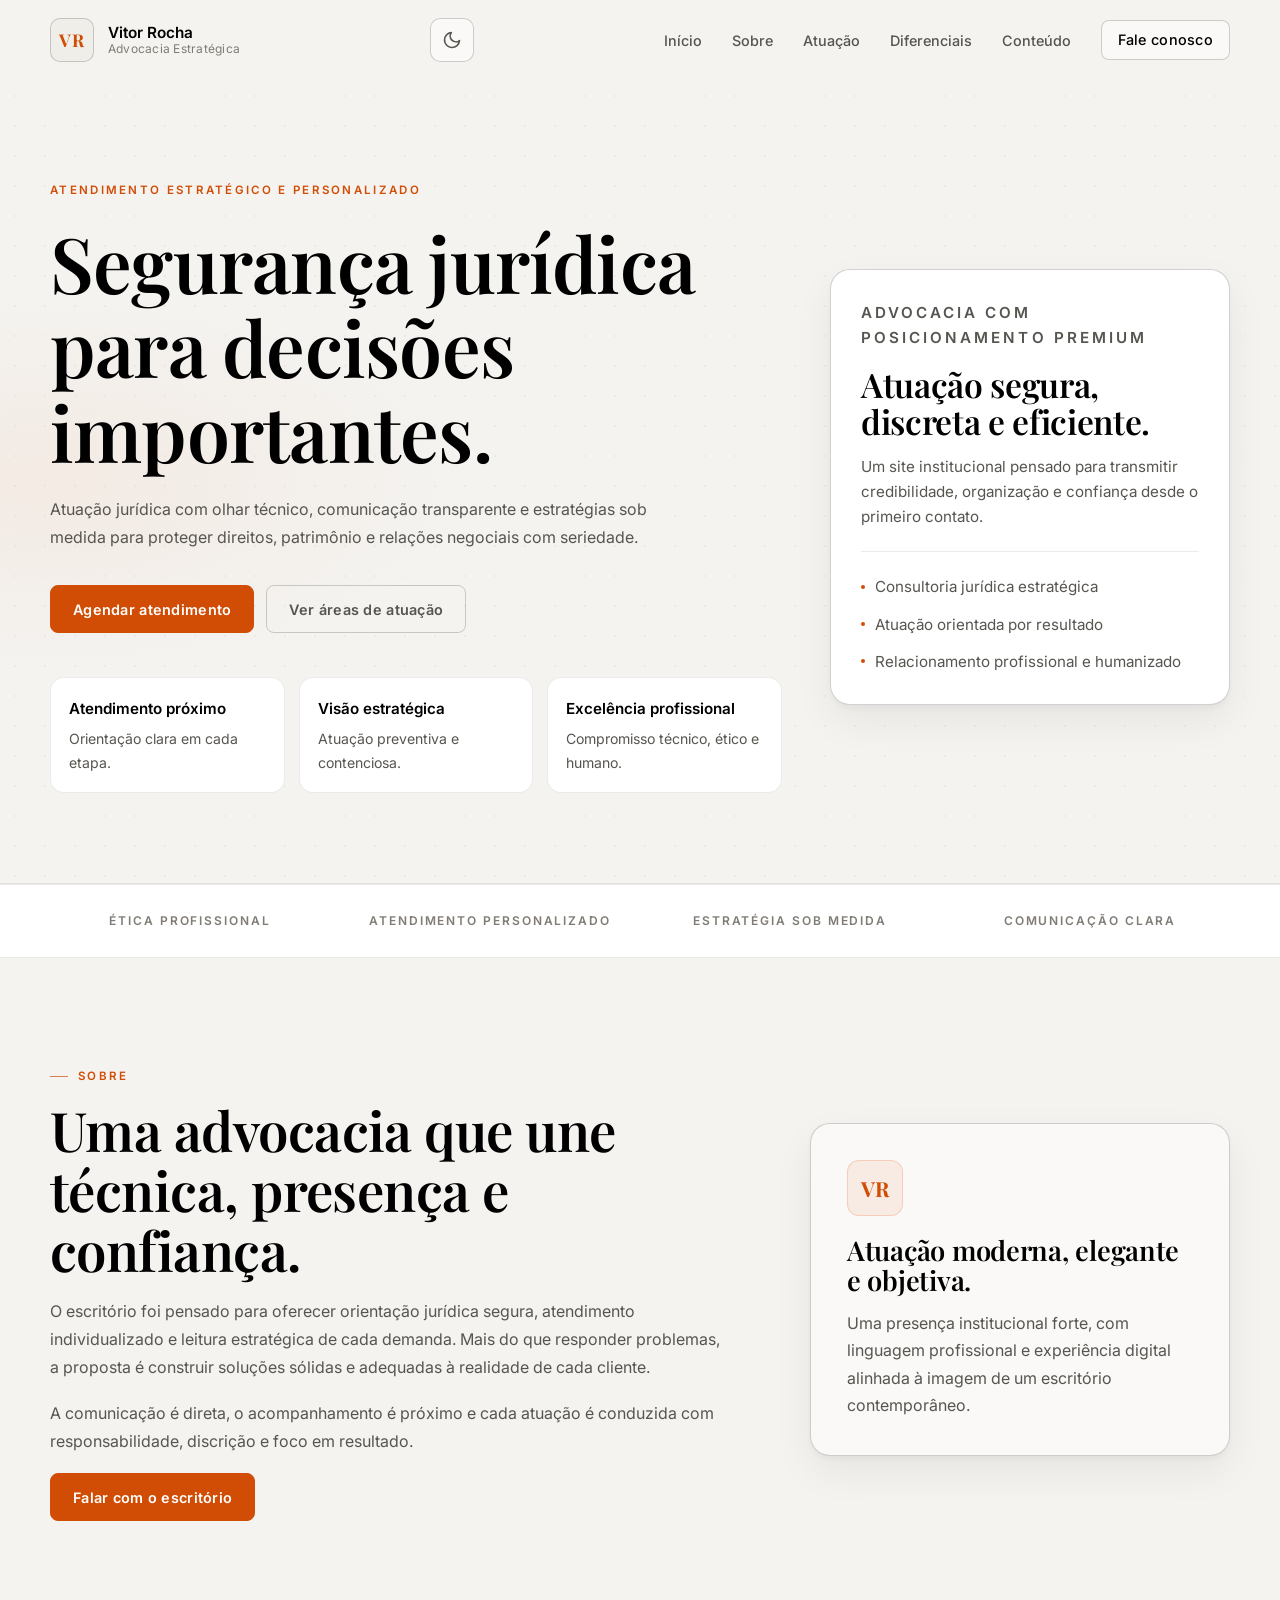
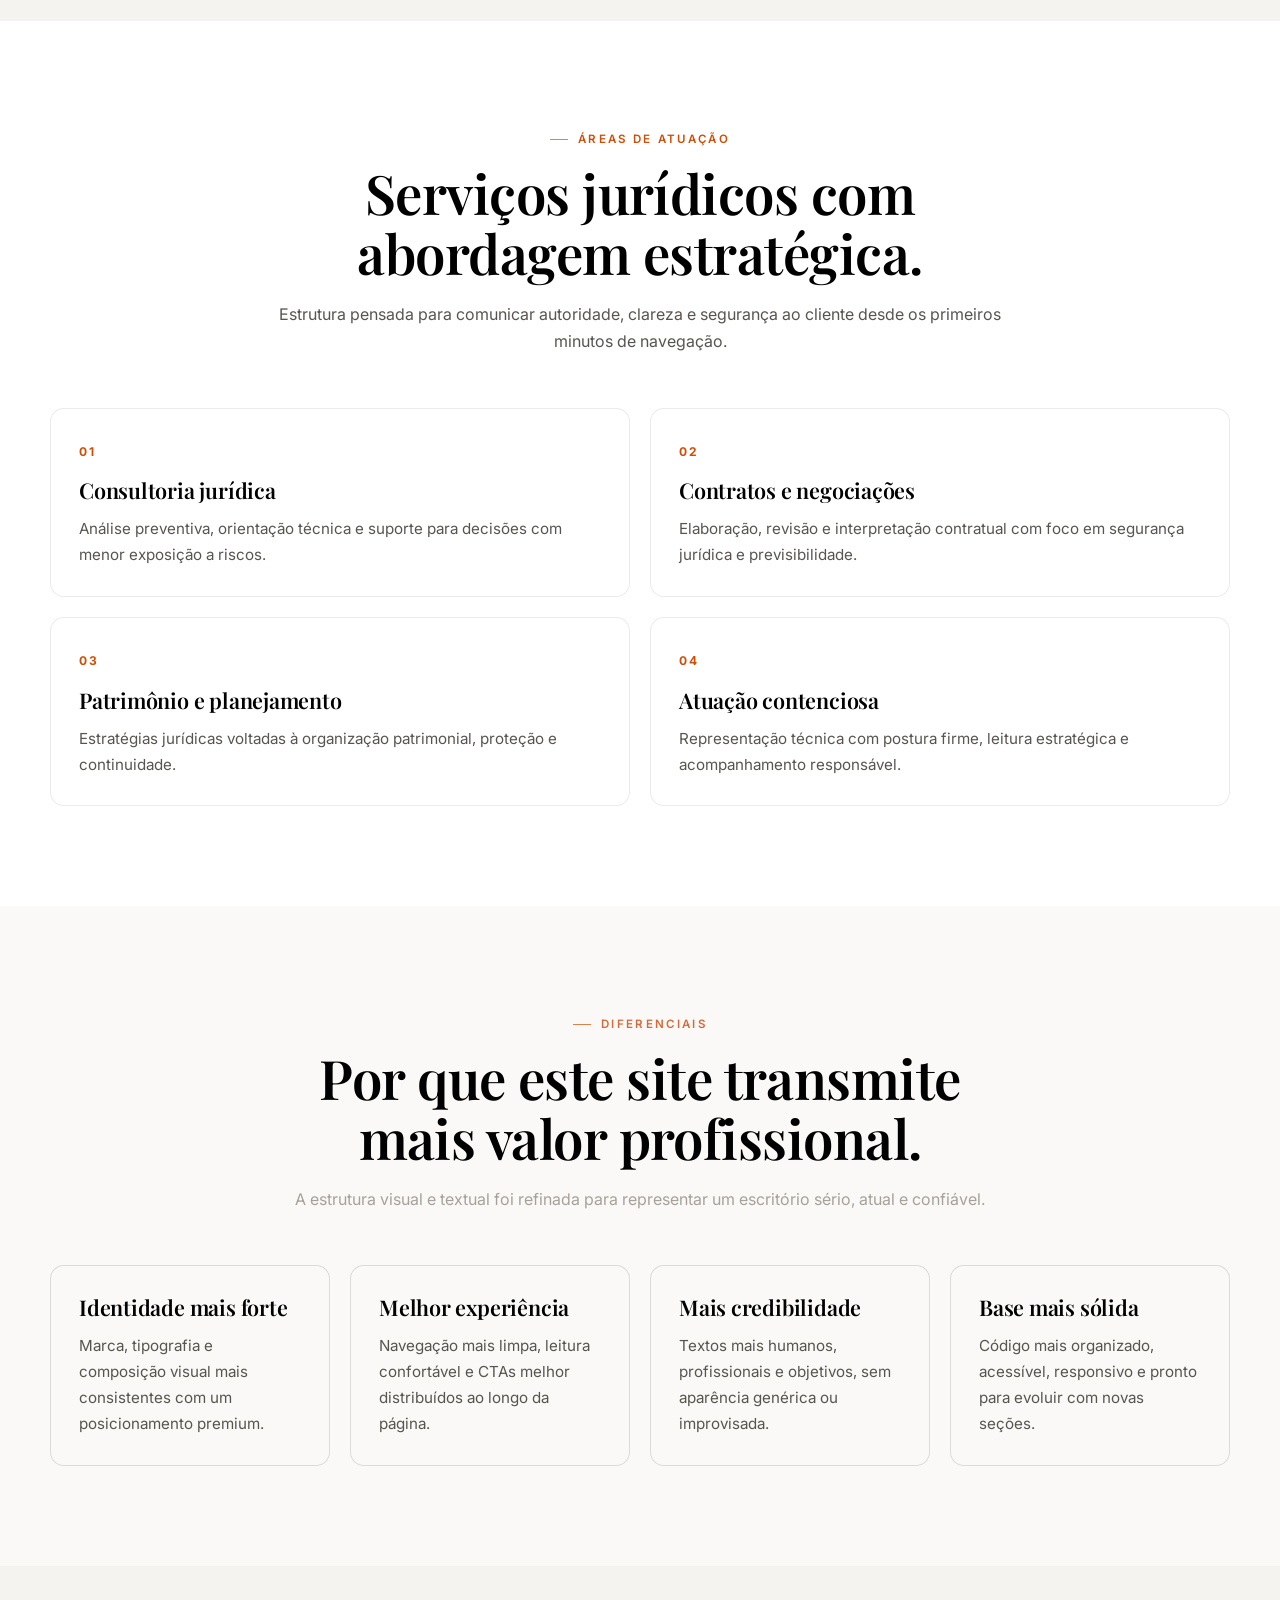
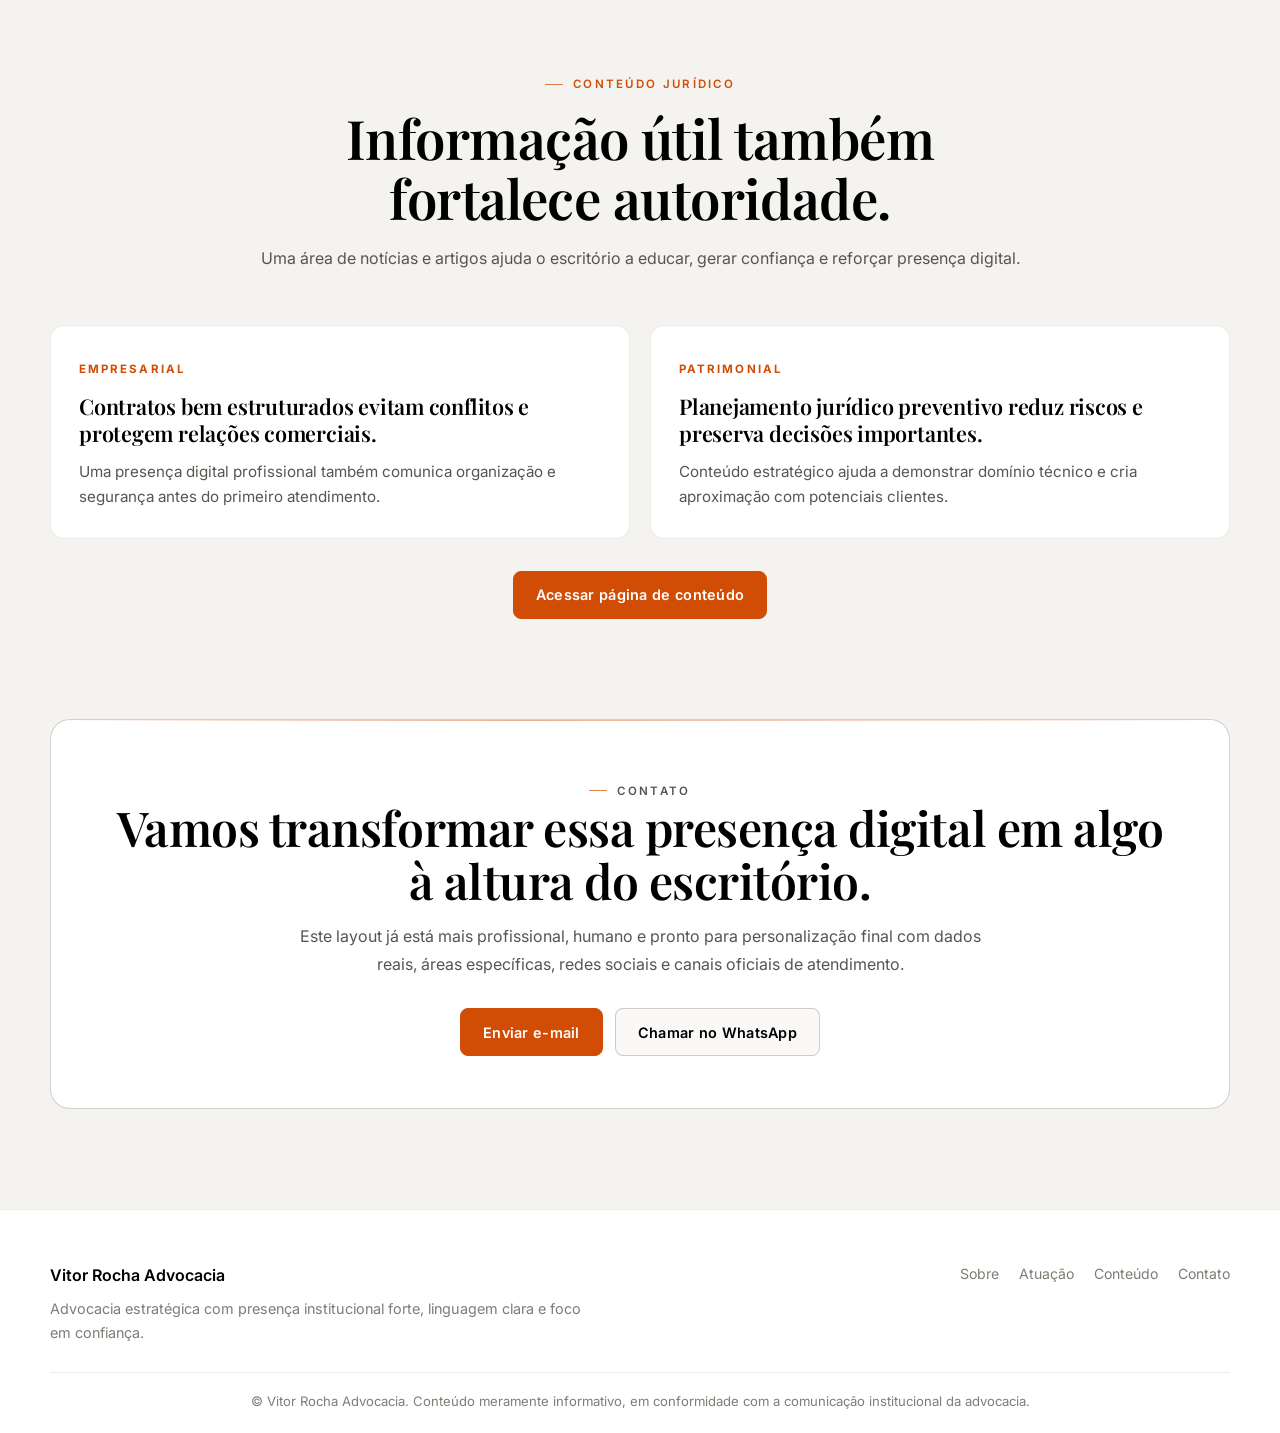
==== commit de4f78fd: "Add files via upload" ====
--- a/index.html
+++ b/index.html
@@ -25,18 +25,18 @@
                 </span>
             </a>
 
-            <button
-                class="menu-toggle"
-                id="menu-toggle"
-                type="button"
-                aria-label="Abrir menu"
-                aria-expanded="false"
-                aria-controls="nav-menu"
-            >
-                <span></span>
-                <span></span>
-                <span></span>
-            </button>
+            <div class="header-actions">
+                <button id="theme-toggle" class="theme-toggle" aria-label="Alternar tema">
+                    <svg class="icon-sun" xmlns="http://www.w3.org/2000/svg" width="20" height="20" viewBox="0 0 24 24" fill="none" stroke="currentColor" stroke-width="2" stroke-linecap="round" stroke-linejoin="round"><circle cx="12" cy="12" r="5"></circle><line x1="12" y1="1" x2="12" y2="3"></line><line x1="12" y1="21" x2="12" y2="23"></line><line x1="4.22" y1="4.22" x2="5.64" y2="5.64"></line><line x1="18.36" y1="18.36" x2="19.78" y2="19.78"></line><line x1="1" y1="12" x2="3" y2="12"></line><line x1="21" y1="12" x2="23" y2="12"></line><line x1="4.22" y1="19.78" x2="5.64" y2="18.36"></line><line x1="18.36" y1="5.64" x2="19.78" y2="4.22"></line></svg>
+                    <svg class="icon-moon" xmlns="http://www.w3.org/2000/svg" width="20" height="20" viewBox="0 0 24 24" fill="none" stroke="currentColor" stroke-width="2" stroke-linecap="round" stroke-linejoin="round" style="display: none;"><path d="M21 12.79A9 9 0 1 1 11.21 3 7 7 0 0 0 21 12.79z"></path></svg>
+                </button>
+
+                <button class="menu-toggle" id="menu-toggle" type="button" aria-label="Abrir menu" aria-expanded="false" aria-controls="nav-menu">
+                    <span></span>
+                    <span></span>
+                    <span></span>
+                </button>
+            </div>
 
             <nav class="site-nav" id="nav-menu" aria-label="Navegação principal">
                 <ul>
@@ -270,4 +270,4 @@
 
     <script src="script.js"></script>
 </body>
-</html>
+</html>
--- a/style.css
+++ b/style.css
@@ -1,37 +1,55 @@
+/* ============================================================
+   Vitor Rocha Advocacia — Dark Matte UI
+   Paleta: Preto fosco #0a0a0a · Acento laranja #e8580a
+   Estética: Densa, editorial, sem brilho
+   ============================================================ */
+
 :root {
-    --bg: #f5f6f8;
-    --surface: #ffffff;
-    --surface-soft: #fbfbfc;
-    --surface-dark: #12151c;
-    --surface-dark-2: #1a1f29;
-    --text: #161920;
-    --text-soft: #616775;
-    --text-light: #f4f6fa;
-    --text-muted-dark: #b8bfcd;
-    --line: rgba(18, 21, 28, 0.08);
-    --line-dark: rgba(255, 255, 255, 0.12);
-    --accent: #ff6a00;
-    --accent-hover: #e85f00;
-    --shadow-sm: 0 10px 30px rgba(18, 21, 28, 0.06);
-    --shadow-lg: 0 20px 60px rgba(0, 0, 0, 0.18);
-    --radius-sm: 12px;
-    --radius-md: 18px;
-    --radius-lg: 24px;
-    --container: 1180px;
-    --header-height: 88px;
-    --font-body: 'Inter', sans-serif;
-    --font-heading: 'Playfair Display', serif;
-}
-
-* {
-    margin: 0;
-    padding: 0;
-    box-sizing: border-box;
-}
-
-html {
-    scroll-behavior: smooth;
-}
+    /* Superfícies */
+    --bg:               #0a0a0a;
+    --surface:          #111111;
+    --surface-2:        #171717;
+    --surface-3:        #1e1e1e;
+    --surface-dark:     #0a0a0a;
+    --surface-dark-2:   #111111;
+
+    /* Texto */
+    --text:             #e8e6e1;
+    --text-soft:        #7a7670;
+    --text-muted:       #4a4844;
+    --text-light:       #f0ede8;
+    --text-muted-dark:  #6b6762;
+
+    /* Bordas */
+    --line:             rgba(255, 255, 255, 0.06);
+    --line-dark:        rgba(255, 255, 255, 0.07);
+    --line-strong:      rgba(255, 255, 255, 0.10);
+
+    /* Acento laranja fosco */
+    --accent:           #e8580a;
+    --accent-hover:     #c94d09;
+    --accent-dim:       rgba(232, 88, 10, 0.10);
+    --accent-glow:      rgba(232, 88, 10, 0.06);
+
+    /* Sombras flat */
+    --shadow-sm:        0 1px 3px rgba(0, 0, 0, 0.5), 0 4px 12px rgba(0, 0, 0, 0.3);
+    --shadow-lg:        0 4px 6px rgba(0, 0, 0, 0.6), 0 16px 40px rgba(0, 0, 0, 0.5);
+
+    /* Geometria */
+    --radius-sm:        10px;
+    --radius-md:        14px;
+    --radius-lg:        20px;
+    --container:        1180px;
+    --header-height:    80px;
+
+    /* Tipografia */
+    --font-body:        'Inter', sans-serif;
+    --font-heading:     'Playfair Display', serif;
+}
+
+/* ── Reset ── */
+*, *::before, *::after { margin: 0; padding: 0; box-sizing: border-box; }
+html { scroll-behavior: smooth; }
 
 body {
     font-family: var(--font-body);
@@ -42,139 +60,110 @@
     text-rendering: optimizeLegibility;
 }
 
-body.menu-open {
-    overflow: hidden;
-}
-
-a {
-    color: inherit;
-    text-decoration: none;
-}
-
-img {
-    display: block;
-    max-width: 100%;
-}
-
-button,
-a {
-    -webkit-tap-highlight-color: transparent;
-}
-
-button,
-input,
-textarea,
-select {
-    font: inherit;
-}
-
-ul {
-    list-style: none;
-}
-
+body.menu-open { overflow: hidden; }
+
+a { color: inherit; text-decoration: none; }
+img { display: block; max-width: 100%; }
+button, a { -webkit-tap-highlight-color: transparent; }
+button, input, textarea, select { font: inherit; }
+ul { list-style: none; }
+
+h1, h2, h3 {
+    font-family: var(--font-heading);
+    line-height: 1.1;
+    letter-spacing: -0.01em;
+    font-weight: 600;
+}
+
+/* ── Layout ── */
 .container {
     width: min(100% - 32px, var(--container));
     margin: 0 auto;
 }
 
+.section { padding: 100px 0; }
+
+.section-light  { background: var(--surface); }
+.section-dark   { background: var(--surface-2); }
+
+.section-heading {
+    max-width: 760px;
+    margin: 0 auto 52px;
+    text-align: center;
+}
+
+.section-tag {
+    display: inline-flex;
+    align-items: center;
+    gap: 10px;
+    font-size: 0.72rem;
+    font-weight: 600;
+    letter-spacing: 0.2em;
+    text-transform: uppercase;
+    color: var(--accent);
+    margin-bottom: 14px;
+}
+
+.section-tag::before {
+    content: '';
+    display: inline-block;
+    width: 18px;
+    height: 1px;
+    background: var(--accent);
+    opacity: 0.7;
+}
+
+.section-tag-light { color: #d46b3a; }
+
+.section-title {
+    font-size: clamp(2.2rem, 5vw, 3.4rem);
+    margin-bottom: 18px;
+    color: var(--text-light);
+}
+
+.section-subtitle {
+    font-size: 1rem;
+    color: var(--text-soft);
+    line-height: 1.7;
+}
+
+.text-left  { text-align: left; }
+.text-light { color: var(--text-light); }
+.text-soft  { color: var(--text-muted-dark); }
+
+/* ── Acessibilidade ── */
 .skip-link {
     position: absolute;
     left: 16px;
     top: -60px;
-    background: var(--surface-dark);
+    background: var(--surface-3);
     color: var(--text-light);
     padding: 12px 16px;
     border-radius: 10px;
     z-index: 2000;
 }
-
-.skip-link:focus {
-    top: 16px;
-}
+.skip-link:focus { top: 16px; }
 
 :focus-visible {
-    outline: 3px solid rgba(255, 106, 0, 0.35);
+    outline: 2px solid rgba(232, 88, 10, 0.5);
     outline-offset: 3px;
 }
 
-h1,
-h2,
-h3 {
-    font-family: var(--font-heading);
-    line-height: 1.15;
-    letter-spacing: -0.02em;
-}
-
-.section {
-    padding: 104px 0;
-}
-
-.section-light {
-    background: linear-gradient(180deg, #ffffff 0%, #f7f8fb 100%);
-}
-
-.section-dark {
-    background: linear-gradient(180deg, #12151c 0%, #171c25 100%);
-}
-
-.section-heading {
-    max-width: 760px;
-    margin: 0 auto 48px;
-    text-align: center;
-}
-
-.section-tag {
-    display: inline-flex;
-    align-items: center;
-    gap: 10px;
-    font-size: 0.78rem;
-    font-weight: 700;
-    letter-spacing: 0.16em;
-    text-transform: uppercase;
-    color: var(--accent);
-    margin-bottom: 14px;
-}
-
-.section-tag-light {
-    color: #ffb27a;
-}
-
-.section-title {
-    font-size: clamp(2rem, 5vw, 3rem);
-    margin-bottom: 18px;
-}
-
-.section-subtitle {
-    font-size: 1.02rem;
-    color: var(--text-soft);
-}
-
-.text-left {
-    text-align: left;
-}
-
-.text-light {
-    color: var(--text-light);
-}
-
-.text-soft {
-    color: var(--text-muted-dark);
-}
-
+/* ── Header ── */
 .site-header {
     position: sticky;
     top: 0;
     z-index: 1000;
-    background: rgba(255, 255, 255, 0.82);
-    backdrop-filter: blur(14px);
+    background: rgba(10, 10, 10, 0.90);
+    backdrop-filter: blur(20px) saturate(0.5);
+    -webkit-backdrop-filter: blur(20px) saturate(0.5);
     border-bottom: 1px solid transparent;
-    transition: box-shadow 0.25s ease, border-color 0.25s ease, background-color 0.25s ease;
+    transition: border-color 0.3s ease, background 0.3s ease;
 }
 
 .site-header.scrolled {
-    box-shadow: var(--shadow-sm);
     border-color: var(--line);
-    background: rgba(255, 255, 255, 0.94);
+    background: rgba(10, 10, 10, 0.97);
 }
 
 .header-container {
@@ -185,6 +174,7 @@
     gap: 24px;
 }
 
+/* ── Marca ── */
 .brand {
     display: inline-flex;
     align-items: center;
@@ -193,58 +183,88 @@
 }
 
 .brand-monogram {
-    width: 48px;
-    height: 48px;
+    width: 44px;
+    height: 44px;
     display: grid;
     place-items: center;
-    border-radius: 14px;
-    background: linear-gradient(135deg, #1a1f29 0%, #0f1218 100%);
+    border-radius: 10px;
+    background: var(--surface-3);
+    border: 1px solid var(--line-strong);
     color: var(--accent);
     font-family: var(--font-heading);
-    font-size: 1.15rem;
+    font-size: 1.1rem;
     font-weight: 700;
     letter-spacing: 0.04em;
-    box-shadow: inset 0 0 0 1px rgba(255, 255, 255, 0.08);
 }
 
 .brand-text {
     display: flex;
     flex-direction: column;
-    line-height: 1.1;
+    line-height: 1.15;
 }
 
 .brand-text strong {
-    font-size: 1rem;
+    font-size: 0.96rem;
+    color: var(--text-light);
+    font-weight: 600;
 }
 
 .brand-text small {
+    color: var(--text-muted);
+    font-size: 0.75rem;
+    letter-spacing: 0.02em;
+}
+
+/* ── Nav ── */
+.site-nav ul {
+    display: flex;
+    align-items: center;
+    gap: 30px;
+}
+
+.site-nav a {
     color: var(--text-soft);
-    font-size: 0.8rem;
-}
-
-.site-nav ul {
-    display: flex;
-    align-items: center;
-    gap: 26px;
-}
-
-.site-nav a {
-    color: #252a34;
-    font-size: 0.95rem;
+    font-size: 0.9rem;
     font-weight: 500;
-}
-
-.site-nav a:hover {
+    transition: color 0.2s;
+}
+
+.site-nav a:hover { color: var(--text-light); }
+
+/* ── Menu toggle e Tema ── */
+.header-actions {
+    display: flex;
+    align-items: center;
+    gap: 12px;
+}
+
+.theme-toggle {
+    display: flex;
+    align-items: center;
+    justify-content: center;
+    width: 44px;
+    height: 44px;
+    border-radius: 10px;
+    background: var(--surface-2);
+    border: 1px solid var(--line-strong);
+    color: var(--text-soft);
+    cursor: pointer;
+    transition: all 0.2s ease;
+}
+
+.theme-toggle:hover {
     color: var(--accent);
+    border-color: var(--accent);
+    transform: translateY(-1px);
 }
 
 .menu-toggle {
     display: none;
-    width: 48px;
-    height: 48px;
-    border: 1px solid var(--line);
-    border-radius: 12px;
-    background: var(--surface);
+    width: 44px;
+    height: 44px;
+    border: 1px solid var(--line-strong);
+    border-radius: 10px;
+    background: var(--surface-2);
     align-items: center;
     justify-content: center;
     flex-direction: column;
@@ -253,139 +273,140 @@
 }
 
 .menu-toggle span {
-    width: 20px;
-    height: 2px;
-    background: var(--text);
+    width: 18px;
+    height: 1.5px;
+    background: var(--text-soft);
     transition: transform 0.25s ease, opacity 0.25s ease;
 }
 
-.menu-toggle.is-active span:nth-child(1) {
-    transform: translateY(7px) rotate(45deg);
-}
-
-.menu-toggle.is-active span:nth-child(2) {
-    opacity: 0;
-}
-
-.menu-toggle.is-active span:nth-child(3) {
-    transform: translateY(-7px) rotate(-45deg);
-}
-
+.menu-toggle.is-active span:nth-child(1) { transform: translateY(6.5px) rotate(45deg); }
+.menu-toggle.is-active span:nth-child(2) { opacity: 0; }
+.menu-toggle.is-active span:nth-child(3) { transform: translateY(-6.5px) rotate(-45deg); }
+
+/* ── Botões ── */
 .btn {
     display: inline-flex;
     align-items: center;
     justify-content: center;
-    min-height: 50px;
+    min-height: 48px;
     padding: 0 22px;
-    border-radius: 999px;
+    border-radius: 8px;
     border: 1px solid transparent;
-    font-size: 0.96rem;
-    font-weight: 600;
-    transition: transform 0.2s ease, background-color 0.2s ease, color 0.2s ease, border-color 0.2s ease;
-}
-
-.btn:hover {
-    transform: translateY(-1px);
-}
-
-.btn-sm {
-    min-height: 42px;
-    padding: 0 18px;
-}
+    font-size: 0.9rem;
+    font-weight: 600;
+    letter-spacing: 0.02em;
+    transition: background-color 0.2s ease, color 0.2s ease, border-color 0.2s ease, transform 0.15s ease;
+}
+
+.btn:hover { transform: translateY(-1px); }
+.btn-sm { min-height: 40px; padding: 0 16px; font-size: 0.85rem; }
 
 .btn-primary {
     background: var(--accent);
     color: #fff;
-}
-
+    border-color: var(--accent);
+}
 .btn-primary:hover {
     background: var(--accent-hover);
+    border-color: var(--accent-hover);
 }
 
 .btn-secondary {
     background: transparent;
-    border-color: rgba(255, 255, 255, 0.22);
-    color: #fff;
-}
-
+    border-color: var(--line-strong);
+    color: var(--text-soft);
+}
 .btn-secondary:hover {
-    background: #fff;
-    border-color: #fff;
-    color: var(--surface-dark);
+    border-color: rgba(255,255,255,0.2);
+    color: var(--text-light);
 }
 
 .btn-dark,
 .btn-secondary-dark {
-    border-color: rgba(255, 255, 255, 0.12);
-    background: #171b23;
-    color: #fff !important;
-}
-
+    background: var(--surface-2);
+    border-color: var(--line-strong);
+    color: var(--text-light) !important;
+}
 .btn-dark:hover,
 .btn-secondary-dark:hover {
     background: var(--accent);
     border-color: var(--accent);
-}
-
+    color: #fff !important;
+}
+
+/* ── Hero ── */
 .hero {
     position: relative;
     overflow: hidden;
-    background:
-        radial-gradient(circle at 15% 20%, rgba(255, 106, 0, 0.16), transparent 35%),
-        radial-gradient(circle at 85% 15%, rgba(255, 255, 255, 0.08), transparent 30%),
-        linear-gradient(135deg, #10131a 0%, #161b24 40%, #1e2633 100%);
-    color: #fff;
-    padding: 96px 0 88px;
-}
-
+    background: var(--bg);
+    color: var(--text-light);
+    padding: 100px 0 90px;
+    border-bottom: 1px solid var(--line);
+}
+
+.hero::before {
+    content: '';
+    position: absolute;
+    inset: 0;
+    background-image:
+        radial-gradient(ellipse 55% 40% at 4% 50%, rgba(232, 88, 10, 0.055) 0%, transparent 60%),
+        radial-gradient(ellipse 30% 60% at 96% 8%, rgba(255,255,255, 0.018) 0%, transparent 50%);
+    pointer-events: none;
+}
+
+/* Textura pontilhada discreta — substitui o glow brilhante */
 .hero-overlay {
     position: absolute;
     inset: 0;
-    background: linear-gradient(135deg, rgba(255, 255, 255, 0.02), rgba(255, 106, 0, 0.06));
+    background-image: radial-gradient(rgba(255,255,255,0.022) 1px, transparent 1px);
+    background-size: 30px 30px;
     pointer-events: none;
 }
 
 .hero-grid {
     position: relative;
     display: grid;
-    grid-template-columns: minmax(0, 1.25fr) minmax(300px, 420px);
-    gap: 40px;
+    grid-template-columns: minmax(0, 1.3fr) minmax(300px, 400px);
+    gap: 48px;
     align-items: center;
 }
 
 .eyebrow {
-    color: #ffbf90;
+    color: var(--accent);
     text-transform: uppercase;
-    letter-spacing: 0.18em;
-    font-size: 0.78rem;
-    font-weight: 700;
-    margin-bottom: 16px;
+    letter-spacing: 0.2em;
+    font-size: 0.72rem;
+    font-weight: 600;
+    margin-bottom: 20px;
 }
 
 .hero h1 {
-    font-size: clamp(2.4rem, 6vw, 4.7rem);
-    max-width: 760px;
-    margin-bottom: 20px;
+    font-size: clamp(2.6rem, 6vw, 5rem);
+    max-width: 740px;
+    margin-bottom: 22px;
+    color: var(--text-light);
+    font-weight: 600;
 }
 
 .hero-text {
-    max-width: 660px;
-    color: #d6dbe5;
-    font-size: 1.05rem;
+    max-width: 620px;
+    color: var(--text-soft);
+    font-size: 1rem;
+    line-height: 1.75;
 }
 
 .hero-actions {
     display: flex;
     flex-wrap: wrap;
-    gap: 14px;
-    margin-top: 32px;
+    gap: 12px;
+    margin-top: 34px;
 }
 
 .hero-metrics {
     display: grid;
     grid-template-columns: repeat(3, minmax(0, 1fr));
-    gap: 16px;
-    margin-top: 40px;
+    gap: 14px;
+    margin-top: 44px;
 }
 
 .hero-metrics li,
@@ -396,89 +417,94 @@
 .news-post,
 .about-panel,
 .cta-box {
-    backdrop-filter: blur(8px);
+    backdrop-filter: blur(4px);
 }
 
 .hero-metrics li {
     padding: 18px;
     border-radius: var(--radius-md);
-    background: rgba(255, 255, 255, 0.06);
-    border: 1px solid rgba(255, 255, 255, 0.12);
+    background: var(--surface);
+    border: 1px solid var(--line);
 }
 
 .hero-metrics strong {
     display: block;
     margin-bottom: 6px;
-    font-size: 1rem;
+    font-size: 0.95rem;
+    color: var(--text-light);
+    font-family: var(--font-body);
+    font-weight: 600;
 }
 
 .hero-metrics span {
     display: block;
-    color: #d0d7e2;
-    font-size: 0.92rem;
+    color: var(--text-soft);
+    font-size: 0.88rem;
 }
 
 .hero-card {
-    padding: 28px;
+    padding: 30px;
     border-radius: var(--radius-lg);
-    background: linear-gradient(180deg, rgba(255, 255, 255, 0.09), rgba(255, 255, 255, 0.04));
-    border: 1px solid rgba(255, 255, 255, 0.12);
+    background: var(--surface);
+    border: 1px solid var(--line-strong);
     box-shadow: var(--shadow-lg);
 }
 
 .hero-card-label {
-    color: #ffbf90;
-    font-size: 0.78rem;
+    color: var(--accent);
+    font-size: 0.72rem;
     text-transform: uppercase;
-    letter-spacing: 0.16em;
-    font-weight: 700;
+    letter-spacing: 0.2em;
+    font-weight: 600;
+    margin-bottom: 16px;
+}
+
+.hero-card h2 {
+    font-size: clamp(1.5rem, 3.5vw, 2.1rem);
     margin-bottom: 14px;
-}
-
-.hero-card h2 {
-    font-size: clamp(1.6rem, 4vw, 2.25rem);
-    margin-bottom: 14px;
+    color: var(--text-light);
 }
 
 .hero-card p,
-.hero-card li {
-    color: #d9dfea;
-}
+.hero-card li { color: var(--text-soft); font-size: 0.95rem; }
 
 .hero-card-divider {
     height: 1px;
-    background: rgba(255, 255, 255, 0.12);
-    margin: 20px 0;
+    background: var(--line);
+    margin: 22px 0;
 }
 
 .hero-card ul {
-    display: grid;
+    display: flex;
+    flex-direction: column;
     gap: 12px;
 }
 
 .hero-card li {
-    position: relative;
-    padding-left: 18px;
+    display: flex;
+    align-items: center;
+    gap: 10px;
 }
 
 .hero-card li::before {
-    content: "";
-    position: absolute;
-    left: 0;
-    top: 0.78em;
-    width: 7px;
-    height: 7px;
+    content: '';
+    display: inline-block;
+    width: 4px;
+    height: 4px;
+    background: var(--accent);
     border-radius: 50%;
-    background: var(--accent);
-}
-
+    flex-shrink: 0;
+}
+
+/* ── Trust bar ── */
 .trust-bar {
-    background: #ffffff;
+    background: var(--surface);
     border-bottom: 1px solid var(--line);
+    border-top: 1px solid var(--line);
 }
 
 .trust-grid {
-    min-height: 78px;
+    min-height: 72px;
     display: grid;
     grid-template-columns: repeat(4, 1fr);
     align-items: center;
@@ -487,80 +513,71 @@
 
 .trust-grid p {
     text-align: center;
-    color: #777d8b;
-    font-size: 0.85rem;
-    font-weight: 700;
-    letter-spacing: 0.12em;
+    color: var(--text-muted);
+    font-size: 0.75rem;
+    font-weight: 600;
+    letter-spacing: 0.16em;
     text-transform: uppercase;
-}
-
+    transition: color 0.2s;
+}
+
+.trust-grid p:hover { color: var(--text-soft); }
+
+/* ── Sobre ── */
 .about-grid {
     display: grid;
-    grid-template-columns: minmax(0, 1.15fr) minmax(280px, 420px);
-    gap: 40px;
+    grid-template-columns: minmax(0, 1.2fr) minmax(280px, 420px);
+    gap: 48px;
     align-items: center;
 }
 
 .about-content p:not(.section-tag) {
     color: var(--text-soft);
     margin-bottom: 18px;
-    max-width: 700px;
+    max-width: 680px;
+    line-height: 1.75;
 }
 
 .about-panel {
-    background: linear-gradient(180deg, #1a1f29 0%, #11151c 100%);
+    background: var(--surface-2);
     border-radius: var(--radius-lg);
-    padding: 34px;
-    color: var(--text-light);
+    padding: 36px;
+    color: var(--text-light);
+    border: 1px solid var(--line-strong);
     box-shadow: var(--shadow-lg);
 }
 
 .about-badge {
-    width: 64px;
-    height: 64px;
+    width: 56px;
+    height: 56px;
     display: grid;
     place-items: center;
-    border-radius: 18px;
-    margin-bottom: 18px;
-    background: rgba(255, 106, 0, 0.12);
+    border-radius: 12px;
+    margin-bottom: 20px;
+    background: var(--accent-dim);
+    border: 1px solid rgba(232, 88, 10, 0.2);
     color: var(--accent);
     font-family: var(--font-heading);
-    font-size: 1.4rem;
+    font-size: 1.3rem;
     font-weight: 700;
 }
 
-.about-panel h3 {
-    font-size: 1.8rem;
-    margin-bottom: 14px;
-}
-
-.about-panel p {
-    color: var(--text-muted-dark);
-}
-
+.about-panel h3 { font-size: 1.7rem; margin-bottom: 14px; color: var(--text-light); }
+.about-panel p  { color: var(--text-soft); line-height: 1.7; }
+
+/* ── Grids de cards ── */
 .cards-grid,
 .feature-grid,
 .news-grid,
 .news-layout {
     display: grid;
-    gap: 24px;
-}
-
-.cards-grid {
-    grid-template-columns: repeat(2, minmax(0, 1fr));
-}
-
-.feature-grid {
-    grid-template-columns: repeat(4, minmax(0, 1fr));
-}
-
-.news-grid {
-    grid-template-columns: repeat(2, minmax(0, 1fr));
-}
-
-.news-layout {
-    grid-template-columns: repeat(2, minmax(0, 1fr));
-}
+    gap: 20px;
+}
+
+.cards-grid    { grid-template-columns: repeat(2, minmax(0, 1fr)); }
+.feature-grid  { grid-template-columns: repeat(4, minmax(0, 1fr)); }
+.news-grid     { grid-template-columns: repeat(2, minmax(0, 1fr)); }
+.news-layout   { grid-template-columns: repeat(2, minmax(0, 1fr)); }
 
 .info-card,
 .feature-card,
@@ -570,7 +587,14 @@
     border: 1px solid var(--line);
     border-radius: var(--radius-md);
     padding: 28px;
-    box-shadow: var(--shadow-sm);
+    transition: border-color 0.2s ease, background 0.2s ease;
+}
+
+.info-card:hover,
+.news-card:hover,
+.news-post:hover {
+    border-color: var(--line-strong);
+    background: var(--surface-2);
 }
 
 .info-card h3,
@@ -579,7 +603,9 @@
 .news-post h3,
 .news-post h2 {
     margin-bottom: 12px;
-    font-size: 1.45rem;
+    font-size: 1.35rem;
+    color: var(--text-light);
+    line-height: 1.25;
 }
 
 .info-card p,
@@ -587,172 +613,193 @@
 .news-card p,
 .news-post p {
     color: var(--text-soft);
+    font-size: 0.95rem;
+    line-height: 1.7;
 }
 
 .card-index {
     display: inline-flex;
-    margin-bottom: 14px;
-    font-size: 0.86rem;
+    margin-bottom: 16px;
+    font-size: 0.75rem;
     font-weight: 700;
     color: var(--accent);
-    letter-spacing: 0.14em;
+    letter-spacing: 0.16em;
 }
 
 .feature-card {
-    background: rgba(255, 255, 255, 0.05);
+    background: var(--surface-2);
     border-color: var(--line-dark);
 }
 
-.feature-card h3 {
-    color: var(--text-light);
-}
-
-.feature-card p {
-    color: var(--text-muted-dark);
-}
-
-.section-cta {
-    margin-top: 30px;
-    text-align: center;
-}
+.feature-card:hover {
+    border-color: var(--line-strong);
+    background: var(--surface-3);
+}
+
+.feature-card h3 { color: var(--text-light); }
+.feature-card p  { color: var(--text-soft); }
+
+/* ── Notícias ── */
+.section-cta { margin-top: 32px; text-align: center; }
 
 .news-category {
     display: inline-flex;
-    margin-bottom: 12px;
+    margin-bottom: 14px;
     color: var(--accent);
-    font-size: 0.78rem;
+    font-size: 0.72rem;
     font-weight: 700;
-    letter-spacing: 0.14em;
+    letter-spacing: 0.18em;
     text-transform: uppercase;
 }
 
-.news-page {
-    background: #f4f6f9;
-}
+.news-page { background: var(--bg); }
 
 .news-hero {
-    background:
-        radial-gradient(circle at 80% 10%, rgba(255, 106, 0, 0.12), transparent 24%),
-        linear-gradient(135deg, #12151c 0%, #1b2230 60%, #252f43 100%);
-    color: #fff;
+    background: var(--surface);
+    border-bottom: 1px solid var(--line);
+    color: var(--text-light);
     padding: 96px 0 72px;
 }
 
 .news-hero h1 {
-    max-width: 880px;
-    font-size: clamp(2.2rem, 5vw, 4rem);
+    max-width: 860px;
+    font-size: clamp(2.2rem, 5vw, 3.8rem);
     margin-bottom: 18px;
-}
-
-.news-hero p {
-    max-width: 760px;
-    color: #d8dde7;
-}
+    color: var(--text-light);
+}
+
+.news-hero p { max-width: 740px; color: var(--text-soft); }
 
 .news-post-featured {
     grid-column: 1 / -1;
-    background: linear-gradient(180deg, #ffffff 0%, #fff6ef 100%);
+    background: var(--surface-2);
+    border-color: var(--line-strong);
 }
 
 .card-link {
     display: inline-flex;
-    margin-top: 18px;
+    align-items: center;
+    gap: 6px;
+    margin-top: 20px;
     color: var(--accent);
-    font-weight: 700;
-}
-
-.card-link:hover {
-    color: var(--accent-hover);
-}
-
-.cta-section {
-    padding-top: 20px;
-}
+    font-weight: 600;
+    font-size: 0.88rem;
+    letter-spacing: 0.04em;
+    transition: color 0.2s;
+}
+
+.card-link::after {
+    content: '→';
+    transition: transform 0.2s;
+}
+
+.card-link:hover { color: var(--accent-hover); }
+.card-link:hover::after { transform: translateX(3px); }
+
+/* ── CTA ── */
+.cta-section { padding-top: 0; }
 
 .cta-box {
-    background: linear-gradient(135deg, #11151c 0%, #1a212d 100%);
-    color: var(--text-light);
-    border: 1px solid var(--line-dark);
-    border-radius: 30px;
-    padding: 44px;
+    background: var(--surface);
+    color: var(--text-light);
+    border: 1px solid var(--line-strong);
+    border-radius: var(--radius-lg);
+    padding: 52px;
     text-align: center;
-    box-shadow: var(--shadow-lg);
+    position: relative;
+    overflow: hidden;
+}
+
+.cta-box::before {
+    content: '';
+    position: absolute;
+    top: 0; left: 0; right: 0;
+    height: 1px;
+    background: linear-gradient(90deg, transparent, var(--accent) 40%, transparent);
+    opacity: 0.45;
 }
 
 .cta-box h2 {
     font-size: clamp(2rem, 4vw, 3rem);
     margin-bottom: 16px;
+    color: var(--text-light);
 }
 
 .cta-box p {
-    max-width: 760px;
+    max-width: 720px;
     margin: 0 auto;
-    color: var(--text-muted-dark);
+    color: var(--text-soft);
+    line-height: 1.75;
 }
 
 .cta-actions {
     display: flex;
     justify-content: center;
     flex-wrap: wrap;
-    gap: 14px;
-    margin-top: 28px;
-}
-
+    gap: 12px;
+    margin-top: 30px;
+}
+
+/* ── Footer ── */
 .site-footer {
-    background: #0e1117;
-    color: var(--text-light);
-    padding: 54px 0 18px;
+    background: var(--surface);
+    border-top: 1px solid var(--line);
+    color: var(--text-light);
+    padding: 52px 0 20px;
 }
 
 .footer-content {
     display: flex;
     justify-content: space-between;
-    align-items: center;
-    gap: 24px;
+    align-items: flex-start;
+    gap: 32px;
     padding-bottom: 28px;
-    border-bottom: 1px solid var(--line-dark);
+    border-bottom: 1px solid var(--line);
 }
 
 .footer-brand {
-    font-size: 1.05rem;
-    font-weight: 700;
+    font-size: 1rem;
+    font-weight: 600;
     margin-bottom: 8px;
+    color: var(--text-light);
 }
 
 .footer-text {
-    color: var(--text-muted-dark);
-    max-width: 580px;
+    color: var(--text-muted);
+    max-width: 540px;
+    font-size: 0.9rem;
+    line-height: 1.65;
 }
 
 .footer-nav {
     display: flex;
     flex-wrap: wrap;
     justify-content: flex-end;
-    gap: 18px;
+    gap: 20px;
+    flex-shrink: 0;
 }
 
 .footer-nav a {
-    color: var(--text-muted-dark);
-}
-
-.footer-nav a:hover {
-    color: #fff;
-}
-
-.footer-bottom {
-    padding-top: 16px;
-}
+    color: var(--text-muted);
+    font-size: 0.88rem;
+    transition: color 0.2s;
+}
+
+.footer-nav a:hover { color: var(--text-light); }
+
+.footer-bottom { padding-top: 18px; }
 
 .footer-bottom p {
-    color: #8e95a3;
-    font-size: 0.86rem;
+    color: var(--text-muted);
+    font-size: 0.82rem;
     text-align: center;
 }
 
+/* ── Animações de entrada ── */
 .reveal-on-scroll {
     opacity: 0;
-    transform: translateY(24px);
-    transition: opacity 0.7s ease, transform 0.7s ease;
+    transform: translateY(20px);
+    transition: opacity 0.65s ease, transform 0.65s ease;
 }
 
 .reveal-on-scroll.is-visible {
@@ -760,10 +807,10 @@
     transform: translateY(0);
 }
 
+/* ── Responsivo 1100px ── */
 @media (max-width: 1100px) {
     .hero-grid,
-    .about-grid,
-    .feature-grid {
+    .about-grid {
         grid-template-columns: 1fr 1fr;
     }
 
@@ -772,23 +819,20 @@
     }
 }
 
+/* ── Responsivo 900px ── */
 @media (max-width: 900px) {
-    :root {
-        --header-height: 82px;
-    }
-
-    .menu-toggle {
-        display: inline-flex;
-    }
+    :root { --header-height: 74px; }
+
+    .menu-toggle { display: inline-flex; }
 
     .site-nav {
         position: absolute;
-        top: calc(100% + 8px);
-        left: 16px;
-        right: 16px;
-        background: rgba(255, 255, 255, 0.98);
-        border: 1px solid var(--line);
-        border-radius: 20px;
+        top: calc(100% + 6px);
+        left: 12px;
+        right: 12px;
+        background: var(--surface-2);
+        border: 1px solid var(--line-strong);
+        border-radius: var(--radius-lg);
         box-shadow: var(--shadow-lg);
         padding: 18px;
         opacity: 0;
@@ -797,7 +841,7 @@
         transition: opacity 0.2s ease, transform 0.2s ease, visibility 0.2s ease;
     }
 
-    .site-nav.is-open {
+    .site-nav.active {
         opacity: 1;
         visibility: visible;
         transform: translateY(0);
@@ -806,17 +850,19 @@
     .site-nav ul {
         flex-direction: column;
         align-items: stretch;
-        gap: 12px;
+        gap: 4px;
     }
 
     .site-nav a {
         display: block;
         padding: 10px 12px;
-        border-radius: 12px;
+        border-radius: 8px;
+        color: var(--text-soft);
     }
 
     .site-nav a:hover {
-        background: #f5f6f8;
+        background: var(--surface-3);
+        color: var(--text-light);
     }
 
     .hero-grid,
@@ -830,9 +876,7 @@
         grid-template-columns: 1fr;
     }
 
-    .hero {
-        padding-top: 72px;
-    }
+    .hero { padding-top: 72px; }
 
     .hero-card,
     .about-content,
@@ -841,33 +885,23 @@
         text-align: left;
     }
 
-    .section-heading {
-        margin-left: 0;
-        margin-right: 0;
-    }
+    .section-heading { margin-left: 0; margin-right: 0; }
 
     .footer-content {
         flex-direction: column;
         align-items: flex-start;
     }
 
-    .footer-nav {
-        justify-content: flex-start;
-    }
-}
-
+    .footer-nav { justify-content: flex-start; }
+}
+
+/* ── Responsivo 640px ── */
 @media (max-width: 640px) {
-    .section {
-        padding: 82px 0;
-    }
-
-    .container {
-        width: min(100% - 24px, var(--container));
-    }
-
-    .brand-text small {
-        display: none;
-    }
+    .section { padding: 78px 0; }
+
+    .container { width: min(100% - 24px, var(--container)); }
+
+    .brand-text small { display: none; }
 
     .hero h1,
     .news-hero h1 {
@@ -879,10 +913,7 @@
         flex-direction: column;
     }
 
-    .btn,
-    .btn-sm {
-        width: 100%;
-    }
+    .btn, .btn-sm { width: 100%; }
 
     .hero-card,
     .about-panel,
@@ -895,23 +926,15 @@
     }
 
     .footer-content,
-    .footer-nav {
-        align-items: stretch;
-    }
-
-    .footer-nav a {
-        width: 100%;
-    }
-}
-
+    .footer-nav { align-items: stretch; }
+    .footer-nav a { width: 100%; }
+}
+
+/* ── Reduced motion ── */
 @media (prefers-reduced-motion: reduce) {
-    html {
-        scroll-behavior: auto;
-    }
-
-    *,
-    *::before,
-    *::after {
+    html { scroll-behavior: auto; }
+
+    *, *::before, *::after {
         animation: none !important;
         transition: none !important;
     }
@@ -922,3 +945,55 @@
         transform: none;
     }
 }
+
+/* ============================================================
+   TEMA CLARO (Light Mode)
+   ============================================================ */
+[data-theme="light"] {
+    /* Superfícies */
+    --bg:               #f4f3f0;
+    --surface:          #ffffff;
+    --surface-2:        #faf9f7;
+    --surface-3:        #f0eee9;
+    --surface-dark:     #eae7e0;
+    --surface-dark-2:   #e2dfd6;
+
+    /* Texto */
+    --text:             #1a1918;
+    --text-soft:        #575550;
+    --text-muted:       #807c75;
+    --text-light:       #000000;
+    --text-muted-dark:  #a6a29a;
+
+    /* Bordas */
+    --line:             rgba(0, 0, 0, 0.08);
+    --line-dark:        rgba(0, 0, 0, 0.12);
+    --line-strong:      rgba(0, 0, 0, 0.18);
+
+    /* Acento (Laranja ajustado para contraste no claro) */
+    --accent:           #d14d05;
+    --accent-hover:     #b04104;
+    --accent-dim:       rgba(209, 77, 5, 0.08);
+    --accent-glow:      rgba(209, 77, 5, 0.04);
+
+    /* Sombras mais suaves */
+    --shadow-sm:        0 1px 3px rgba(0, 0, 0, 0.05), 0 4px 12px rgba(0, 0, 0, 0.03);
+    --shadow-lg:        0 4px 6px rgba(0, 0, 0, 0.04), 0 16px 40px rgba(0, 0, 0, 0.06);
+}
+
+/* Ajustes específicos para o Header no Tema Claro */
+[data-theme="light"] .site-header {
+    background: rgba(244, 243, 240, 0.90);
+}
+[data-theme="light"] .site-header.scrolled {
+    background: rgba(255, 255, 255, 0.98);
+}
+
+/* Troca de ícones baseada no tema */
+[data-theme="light"] .icon-sun { display: none; }
+[data-theme="light"] .icon-moon { display: block !important; }
+
+/* Inverter gradientes visuais do hero para a versão clara */
+[data-theme="light"] .hero-overlay {
+    background-image: radial-gradient(rgba(0,0,0,0.03) 1px, transparent 1px);
+}
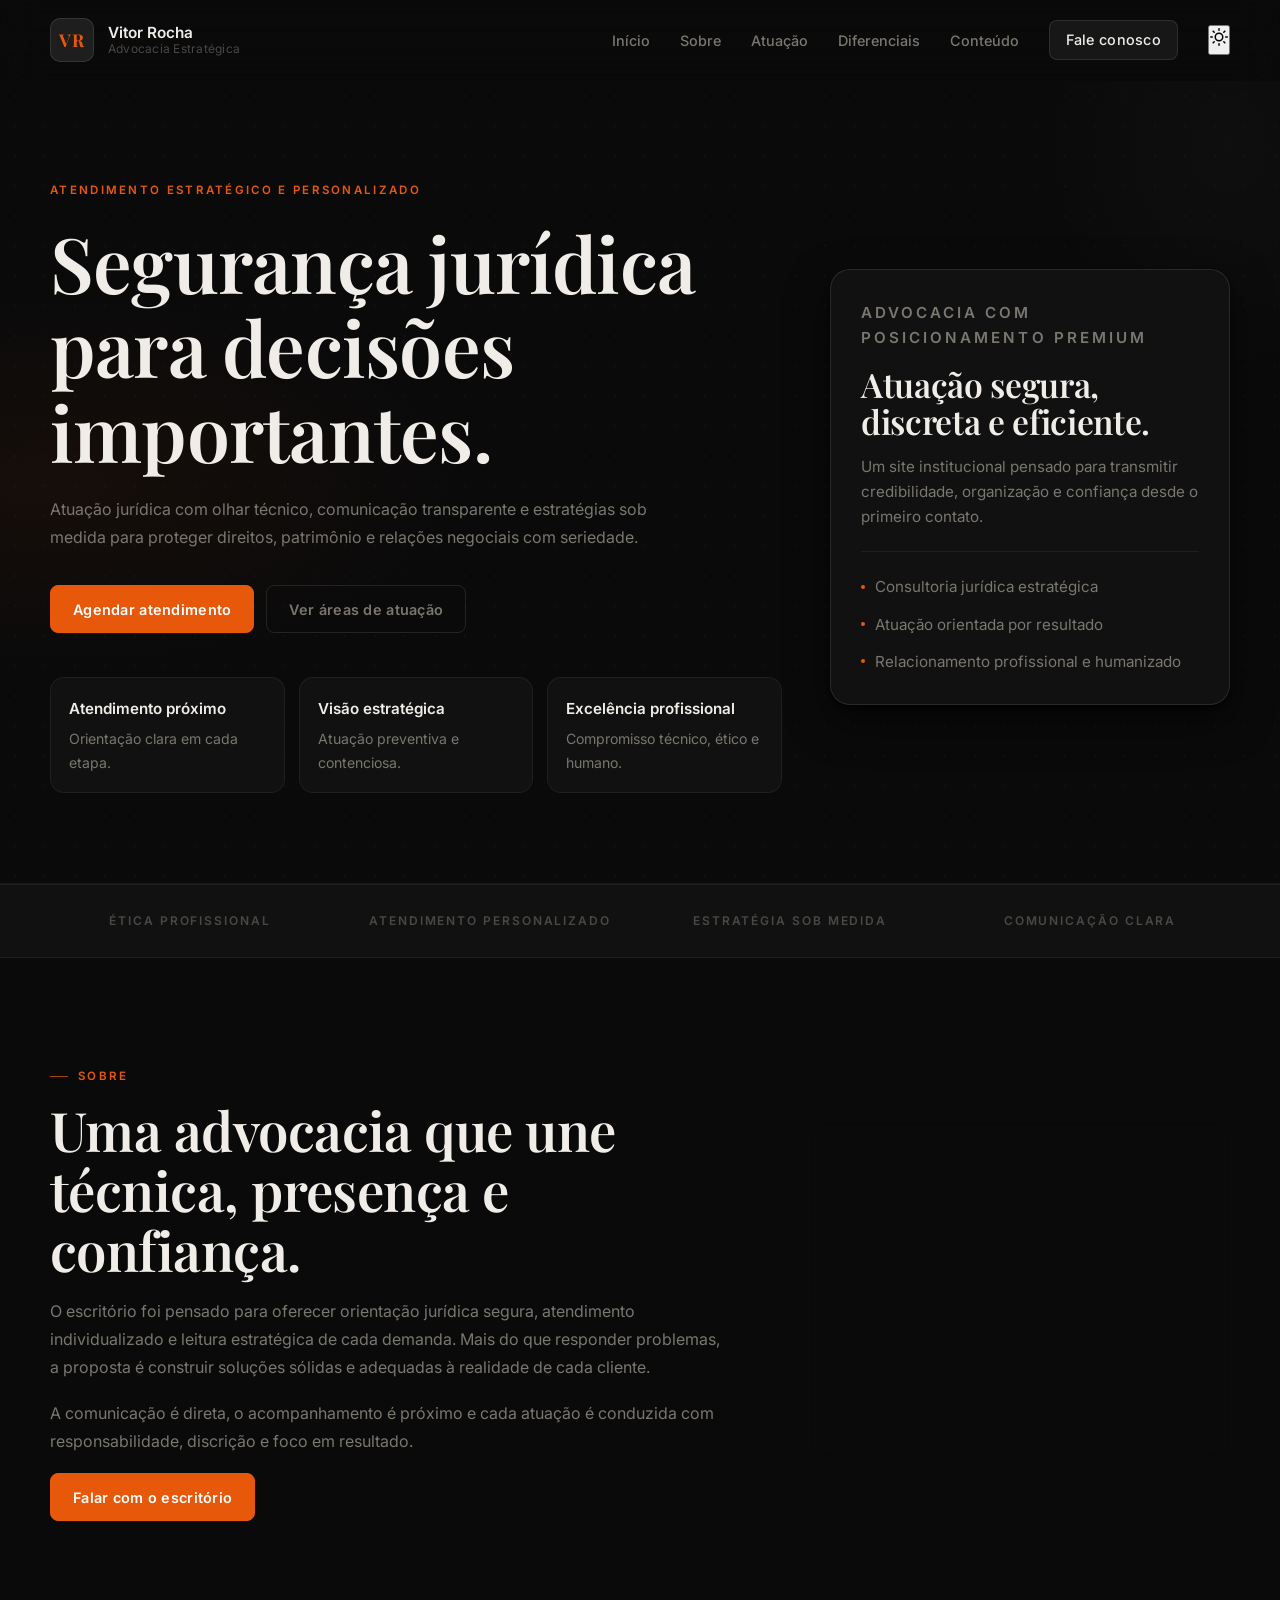
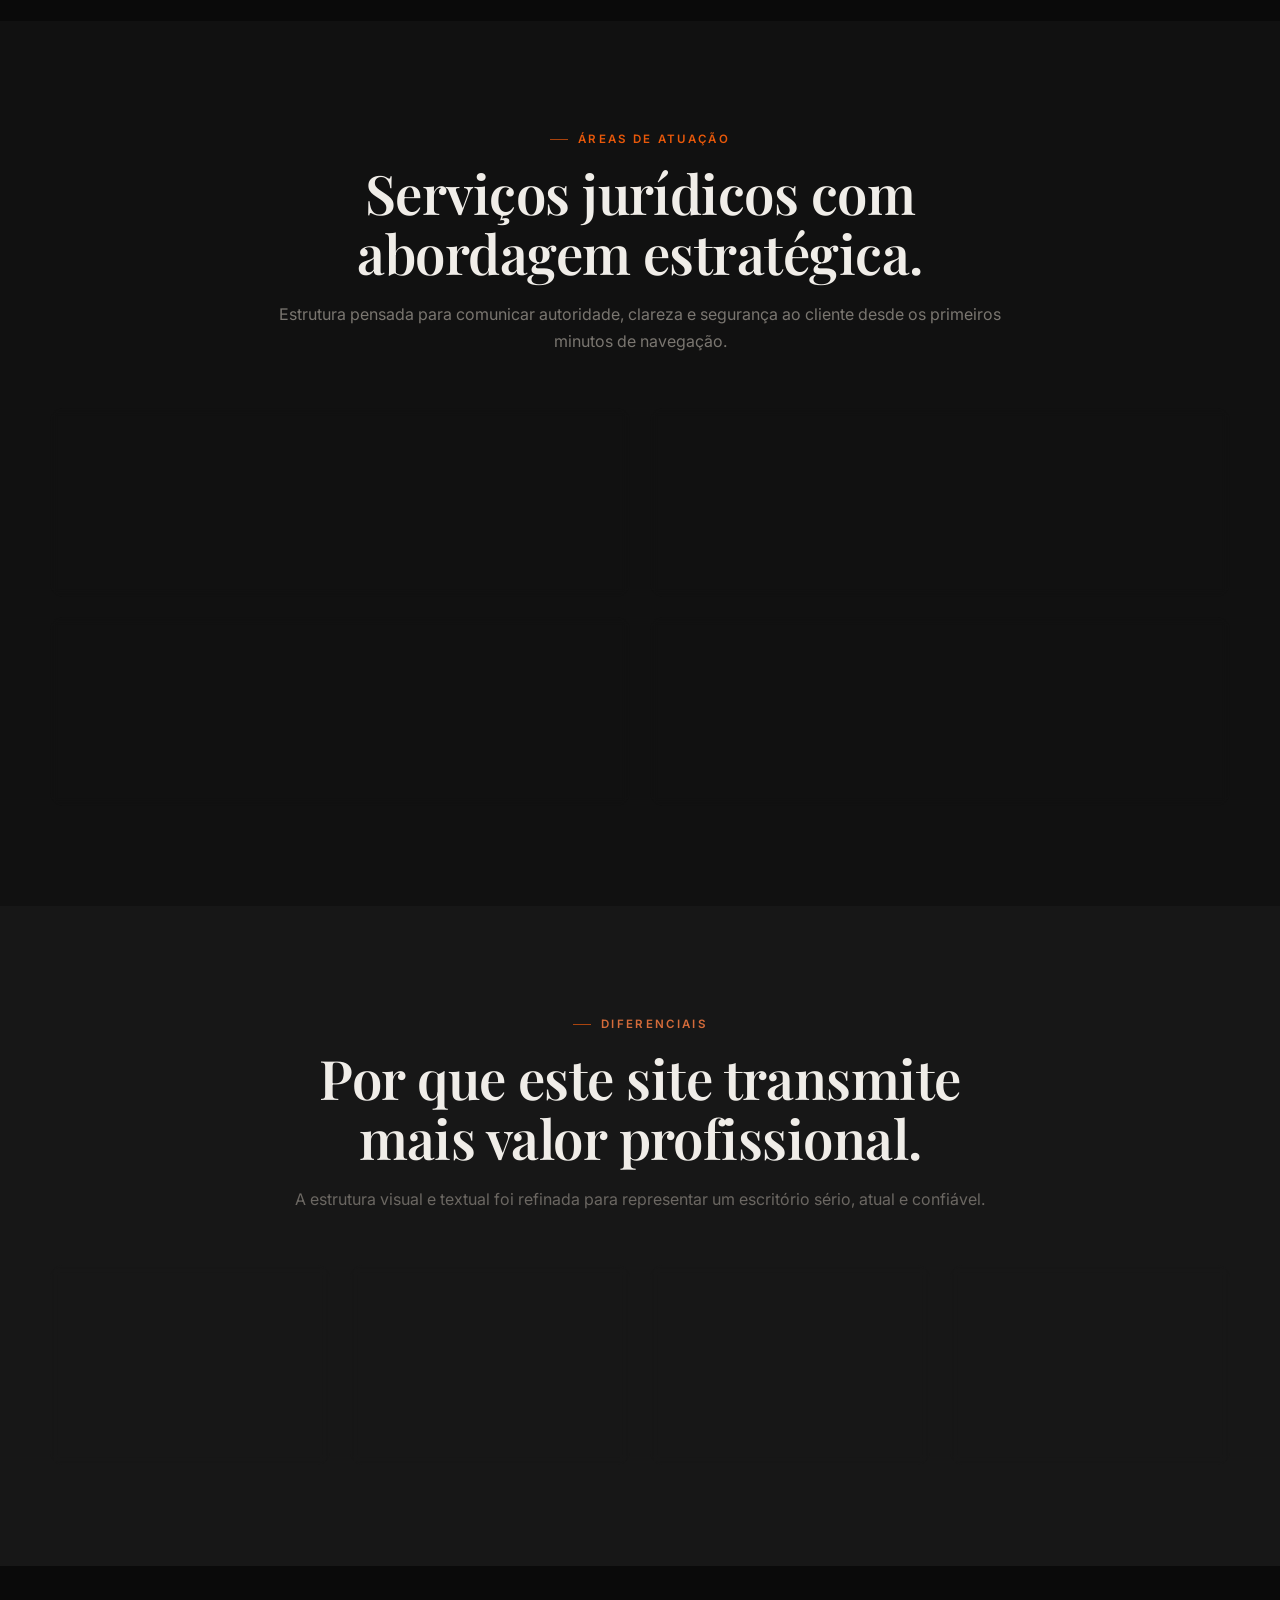
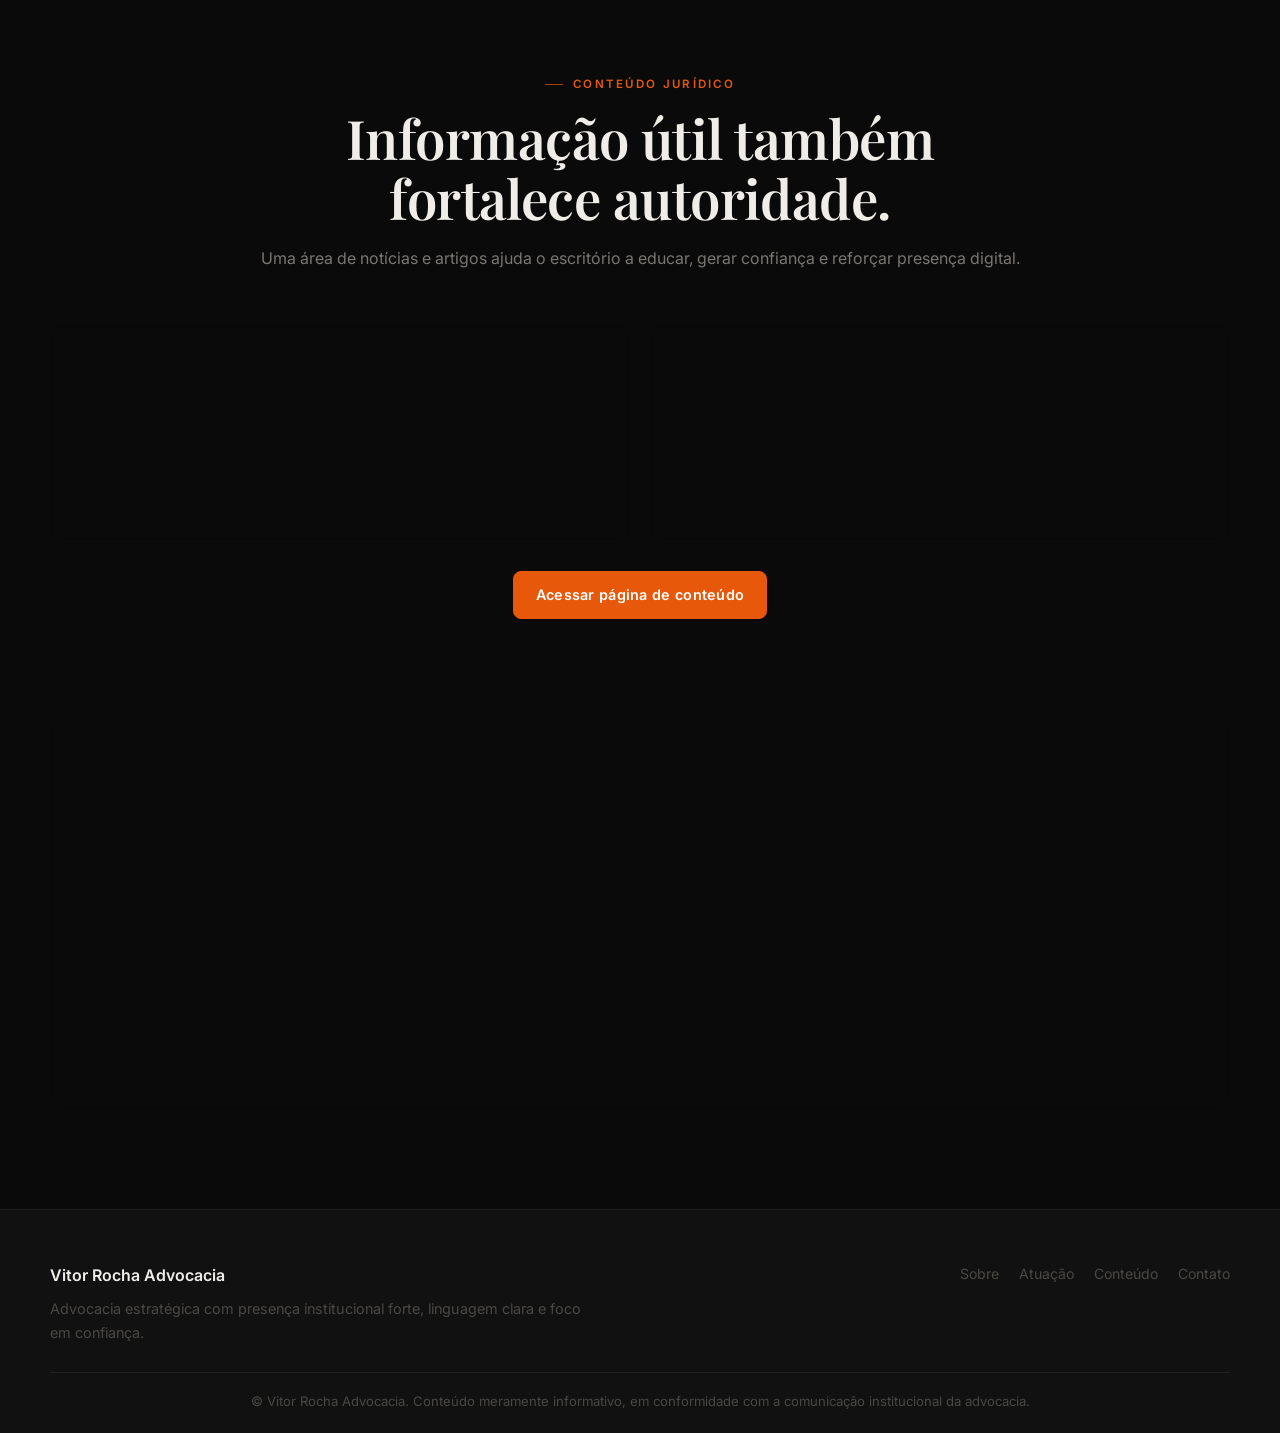
==== commit 46009564: "Change theme color and update theme toggle button" ====
--- a/index.html
+++ b/index.html
@@ -5,7 +5,7 @@
     <meta name="viewport" content="width=device-width, initial-scale=1.0">
     <title>Vitor Rocha | Advocacia Estratégica</title>
     <meta name="description" content="Advocacia estratégica com atendimento personalizado, comunicação clara e soluções jurídicas seguras para pessoas e empresas.">
-    <meta name="theme-color" content="#12151c">
+    <meta name="theme-color" content="#ffffff">
 
     <link rel="preconnect" href="https://fonts.googleapis.com">
     <link rel="preconnect" href="https://fonts.gstatic.com" crossorigin>
@@ -26,11 +26,6 @@
             </a>
 
             <div class="header-actions">
-                <button id="theme-toggle" class="theme-toggle" aria-label="Alternar tema">
-                    <svg class="icon-sun" xmlns="http://www.w3.org/2000/svg" width="20" height="20" viewBox="0 0 24 24" fill="none" stroke="currentColor" stroke-width="2" stroke-linecap="round" stroke-linejoin="round"><circle cx="12" cy="12" r="5"></circle><line x1="12" y1="1" x2="12" y2="3"></line><line x1="12" y1="21" x2="12" y2="23"></line><line x1="4.22" y1="4.22" x2="5.64" y2="5.64"></line><line x1="18.36" y1="18.36" x2="19.78" y2="19.78"></line><line x1="1" y1="12" x2="3" y2="12"></line><line x1="21" y1="12" x2="23" y2="12"></line><line x1="4.22" y1="19.78" x2="5.64" y2="18.36"></line><line x1="18.36" y1="5.64" x2="19.78" y2="4.22"></line></svg>
-                    <svg class="icon-moon" xmlns="http://www.w3.org/2000/svg" width="20" height="20" viewBox="0 0 24 24" fill="none" stroke="currentColor" stroke-width="2" stroke-linecap="round" stroke-linejoin="round" style="display: none;"><path d="M21 12.79A9 9 0 1 1 11.21 3 7 7 0 0 0 21 12.79z"></path></svg>
-                </button>
-
                 <button class="menu-toggle" id="menu-toggle" type="button" aria-label="Abrir menu" aria-expanded="false" aria-controls="nav-menu">
                     <span></span>
                     <span></span>
@@ -46,6 +41,12 @@
                     <li><a href="#diferenciais">Diferenciais</a></li>
                     <li><a href="noticias.html">Conteúdo</a></li>
                     <li><a href="#contato" class="btn btn-sm btn-dark">Fale conosco</a></li>
+                    <li class="theme-item">
+                        <button id="theme-toggle" class="theme-toggle-discreet" aria-label="Alternar tema">
+                            <svg class="icon-sun" xmlns="http://www.w3.org/2000/svg" width="18" height="18" viewBox="0 0 24 24" fill="none" stroke="currentColor" stroke-width="2" stroke-linecap="round" stroke-linejoin="round"><circle cx="12" cy="12" r="5"></circle><line x1="12" y1="1" x2="12" y2="3"></line><line x1="12" y1="21" x2="12" y2="23"></line><line x1="4.22" y1="4.22" x2="5.64" y2="5.64"></line><line x1="18.36" y1="18.36" x2="19.78" y2="19.78"></line><line x1="1" y1="12" x2="3" y2="12"></line><line x1="21" y1="12" x2="23" y2="12"></line><line x1="4.22" y1="19.78" x2="5.64" y2="18.36"></line><line x1="18.36" y1="5.64" x2="19.78" y2="4.22"></line></svg>
+                            <svg class="icon-moon" xmlns="http://www.w3.org/2000/svg" width="18" height="18" viewBox="0 0 24 24" fill="none" stroke="currentColor" stroke-width="2" stroke-linecap="round" stroke-linejoin="round" style="display: none;"><path d="M21 12.79A9 9 0 1 1 11.21 3 7 7 0 0 0 21 12.79z"></path></svg>
+                        </button>
+                    </li>
                 </ul>
             </nav>
         </div>
@@ -270,4 +271,4 @@
 
     <script src="script.js"></script>
 </body>
-</html>+</html>
--- a/style.css
+++ b/style.css
@@ -807,11 +807,19 @@
     transform: translateY(0);
 }
 
-/* ── Responsivo 1100px ── */
+/* ── Responsivo 1100px (Tablets em modo paisagem e Ecrãs pequenos) ── */
 @media (max-width: 1100px) {
     .hero-grid,
     .about-grid {
-        grid-template-columns: 1fr 1fr;
+        /* Quebra a estrutura para 1 coluna mais cedo para não "esmagar" os cards laterais */
+        grid-template-columns: 1fr;
+        gap: 40px;
+    }
+
+    .hero-card, .about-panel {
+        /* Centraliza os cards quando passam para baixo do texto */
+        max-width: 600px;
+        margin: 0 auto; 
     }
 
     .feature-grid {
@@ -819,7 +827,7 @@
     }
 }
 
-/* ── Responsivo 900px ── */
+/* ── Responsivo 900px (Tablets em modo retrato) ── */
 @media (max-width: 900px) {
     :root { --header-height: 74px; }
 
@@ -865,18 +873,23 @@
         color: var(--text-light);
     }
 
-    .hero-grid,
-    .about-grid,
     .cards-grid,
-    .feature-grid,
     .news-grid,
     .news-layout,
-    .hero-metrics,
+    .hero-metrics {
+        grid-template-columns: 1fr;
+    }
+
+    /* Trust bar dividida em 2 colunas para não criar um bloco gigante na vertical */
     .trust-grid {
-        grid-template-columns: 1fr;
-    }
-
-    .hero { padding-top: 72px; }
+        grid-template-columns: repeat(2, 1fr);
+        gap: 16px;
+        padding: 24px 0;
+    }
+
+    /* Redução drástica de paddings para não desperdiçar ecrã */
+    .hero { padding: 40px 0; }
+    .section { padding: 60px 0; }
 
     .hero-card,
     .about-content,
@@ -885,35 +898,50 @@
         text-align: left;
     }
 
-    .section-heading { margin-left: 0; margin-right: 0; }
+    .section-heading { margin-left: 0; margin-right: 0; margin-bottom: 32px; }
 
     .footer-content {
         flex-direction: column;
         align-items: flex-start;
     }
 
-    .footer-nav { justify-content: flex-start; }
-}
-
-/* ── Responsivo 640px ── */
+    .footer-nav { justify-content: flex-start; gap: 12px; }
+}
+
+/* ── Responsivo 640px (Smartphones) ── */
 @media (max-width: 640px) {
-    .section { padding: 78px 0; }
-
-    .container { width: min(100% - 24px, var(--container)); }
+    .section { padding: 48px 0; } /* Padding otimizado para mobile */
+
+    .container { width: min(100% - 32px, var(--container)); }
 
     .brand-text small { display: none; }
 
+    /* Ajuste de fontes e prevenção de transbordo de palavras longas */
     .hero h1,
     .news-hero h1 {
-        font-size: clamp(2rem, 10vw, 3rem);
+        font-size: clamp(2.2rem, 8vw, 2.6rem);
+        word-break: break-word;
+        hyphens: auto;
+    }
+    
+    .section-title {
+        font-size: clamp(1.8rem, 7vw, 2.2rem);
+        word-break: break-word;
     }
 
     .hero-actions,
     .cta-actions {
         flex-direction: column;
-    }
-
-    .btn, .btn-sm { width: 100%; }
+        width: 100%;
+        gap: 12px;
+    }
+
+    .btn, .btn-sm { width: 100%; text-align: center; justify-content: center; }
+
+    .trust-grid {
+        grid-template-columns: repeat(2, 1fr);
+        text-align: center;
+    }
 
     .hero-card,
     .about-panel,
@@ -922,12 +950,17 @@
     .news-card,
     .news-post,
     .cta-box {
-        padding: 22px;
-    }
-
-    .footer-content,
-    .footer-nav { align-items: stretch; }
-    .footer-nav a { width: 100%; }
+        padding: 24px;
+    }
+
+    /* Melhora a lista de navegação do rodapé no telemóvel */
+    .footer-nav { flex-direction: column; width: 100%; }
+    .footer-nav a { 
+        width: 100%; 
+        padding: 10px 0; 
+        border-bottom: 1px solid var(--line); 
+    }
+    .footer-nav a:last-child { border-bottom: none; }
 }
 
 /* ── Reduced motion ── */
@@ -945,55 +978,3 @@
         transform: none;
     }
 }
-
-/* ============================================================
-   TEMA CLARO (Light Mode)
-   ============================================================ */
-[data-theme="light"] {
-    /* Superfícies */
-    --bg:               #f4f3f0;
-    --surface:          #ffffff;
-    --surface-2:        #faf9f7;
-    --surface-3:        #f0eee9;
-    --surface-dark:     #eae7e0;
-    --surface-dark-2:   #e2dfd6;
-
-    /* Texto */
-    --text:             #1a1918;
-    --text-soft:        #575550;
-    --text-muted:       #807c75;
-    --text-light:       #000000;
-    --text-muted-dark:  #a6a29a;
-
-    /* Bordas */
-    --line:             rgba(0, 0, 0, 0.08);
-    --line-dark:        rgba(0, 0, 0, 0.12);
-    --line-strong:      rgba(0, 0, 0, 0.18);
-
-    /* Acento (Laranja ajustado para contraste no claro) */
-    --accent:           #d14d05;
-    --accent-hover:     #b04104;
-    --accent-dim:       rgba(209, 77, 5, 0.08);
-    --accent-glow:      rgba(209, 77, 5, 0.04);
-
-    /* Sombras mais suaves */
-    --shadow-sm:        0 1px 3px rgba(0, 0, 0, 0.05), 0 4px 12px rgba(0, 0, 0, 0.03);
-    --shadow-lg:        0 4px 6px rgba(0, 0, 0, 0.04), 0 16px 40px rgba(0, 0, 0, 0.06);
-}
-
-/* Ajustes específicos para o Header no Tema Claro */
-[data-theme="light"] .site-header {
-    background: rgba(244, 243, 240, 0.90);
-}
-[data-theme="light"] .site-header.scrolled {
-    background: rgba(255, 255, 255, 0.98);
-}
-
-/* Troca de ícones baseada no tema */
-[data-theme="light"] .icon-sun { display: none; }
-[data-theme="light"] .icon-moon { display: block !important; }
-
-/* Inverter gradientes visuais do hero para a versão clara */
-[data-theme="light"] .hero-overlay {
-    background-image: radial-gradient(rgba(0,0,0,0.03) 1px, transparent 1px);
-}
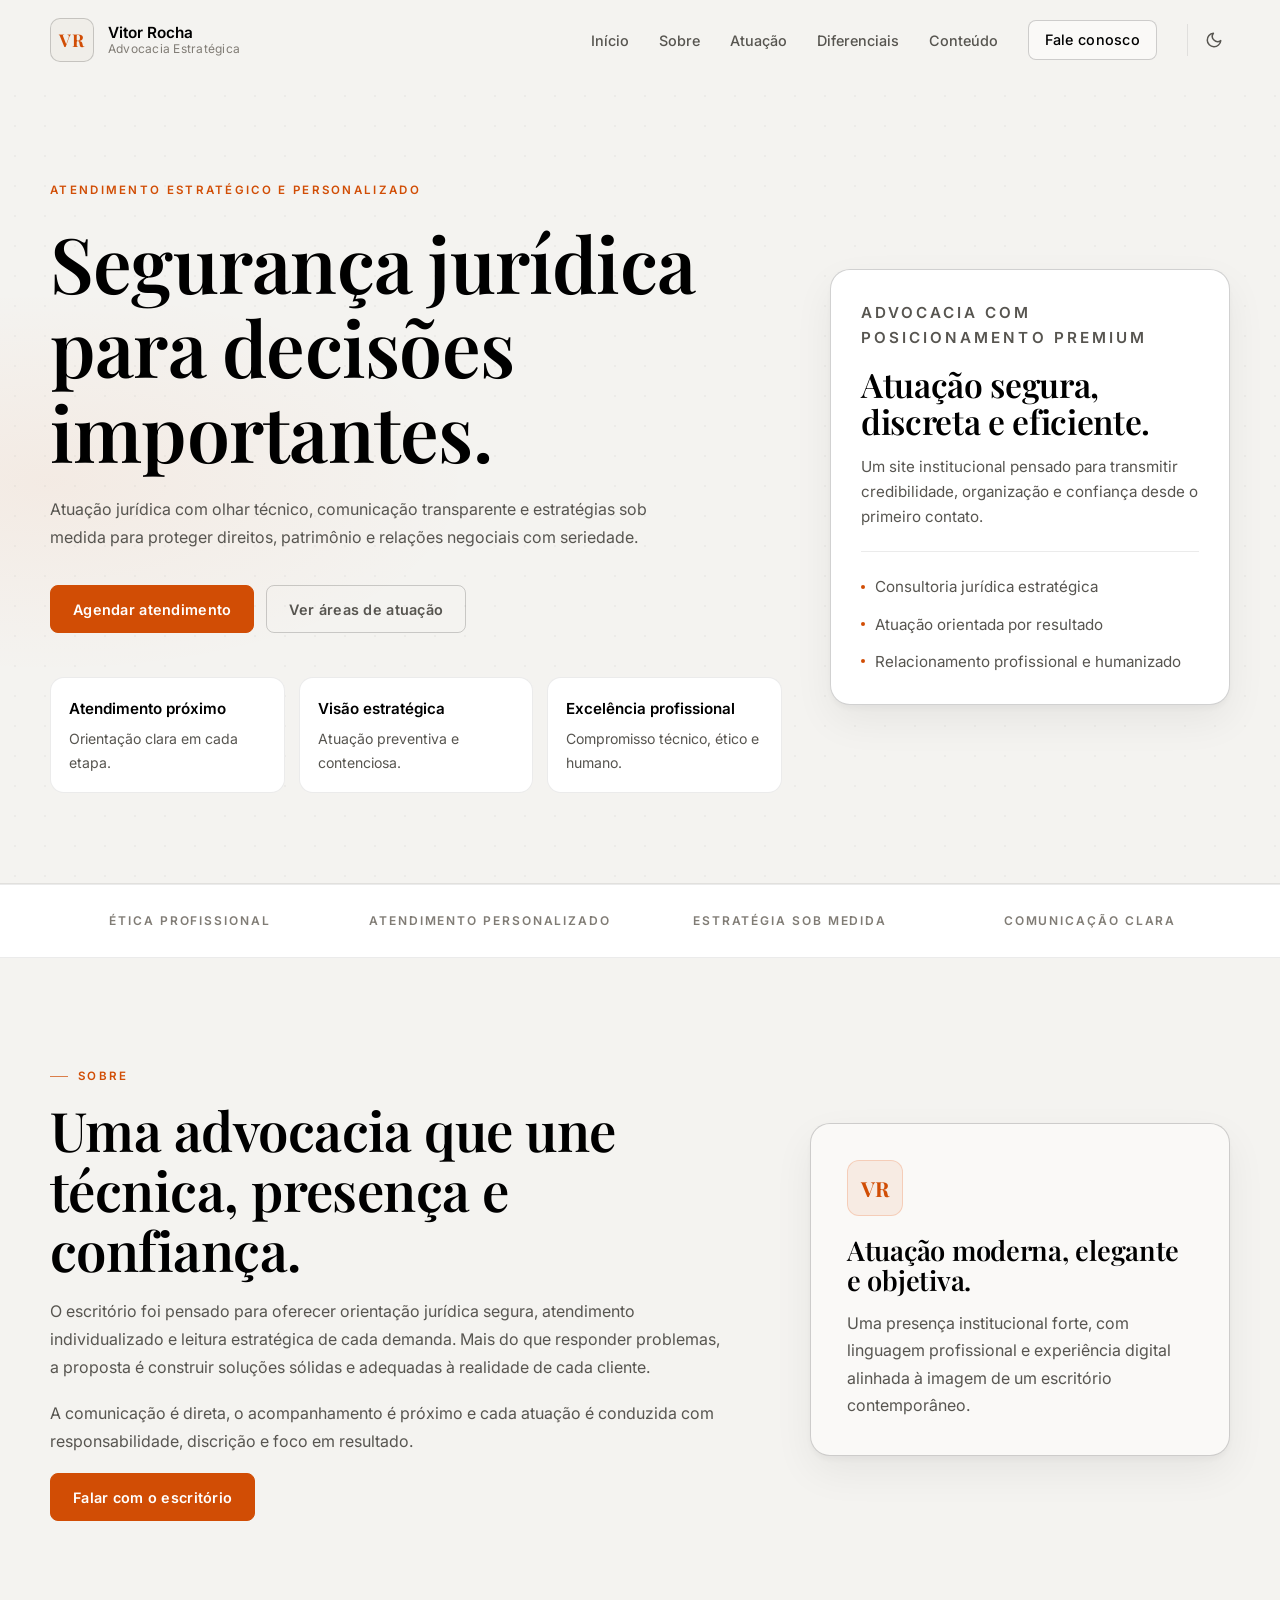
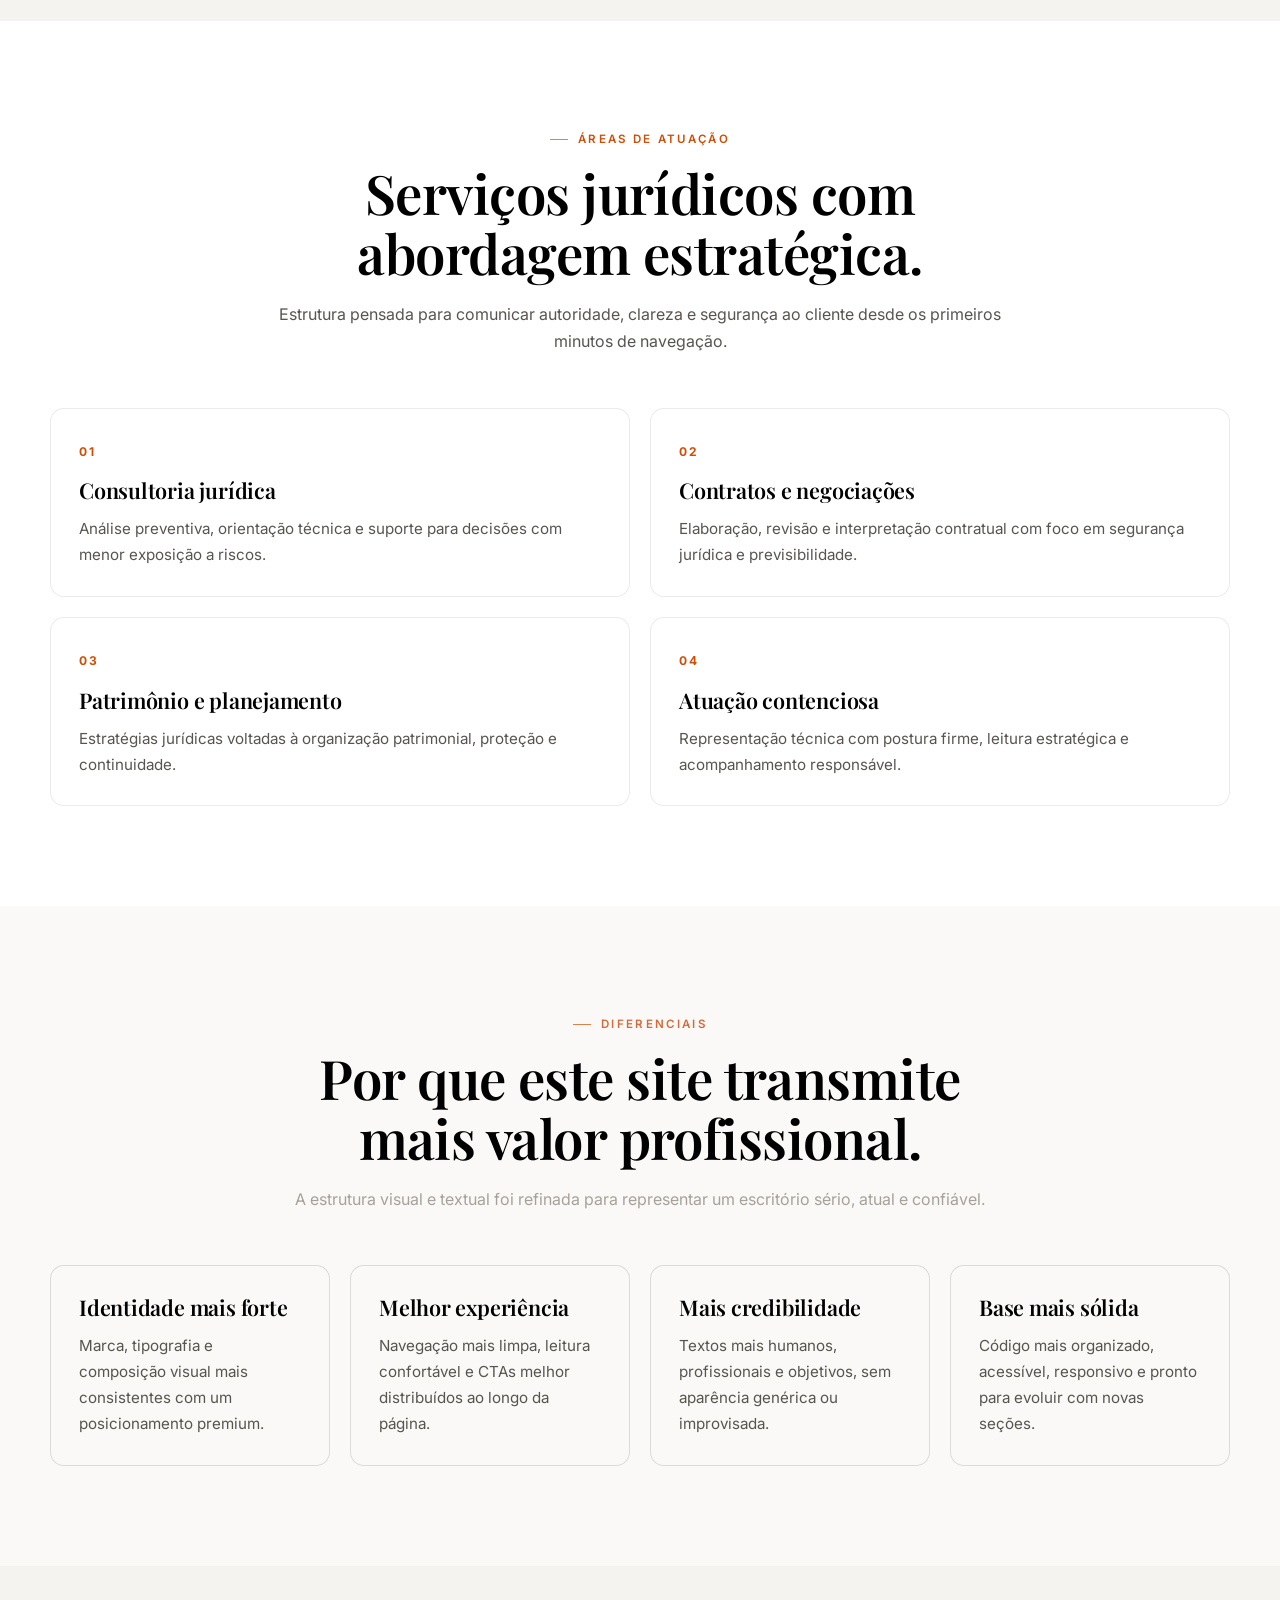
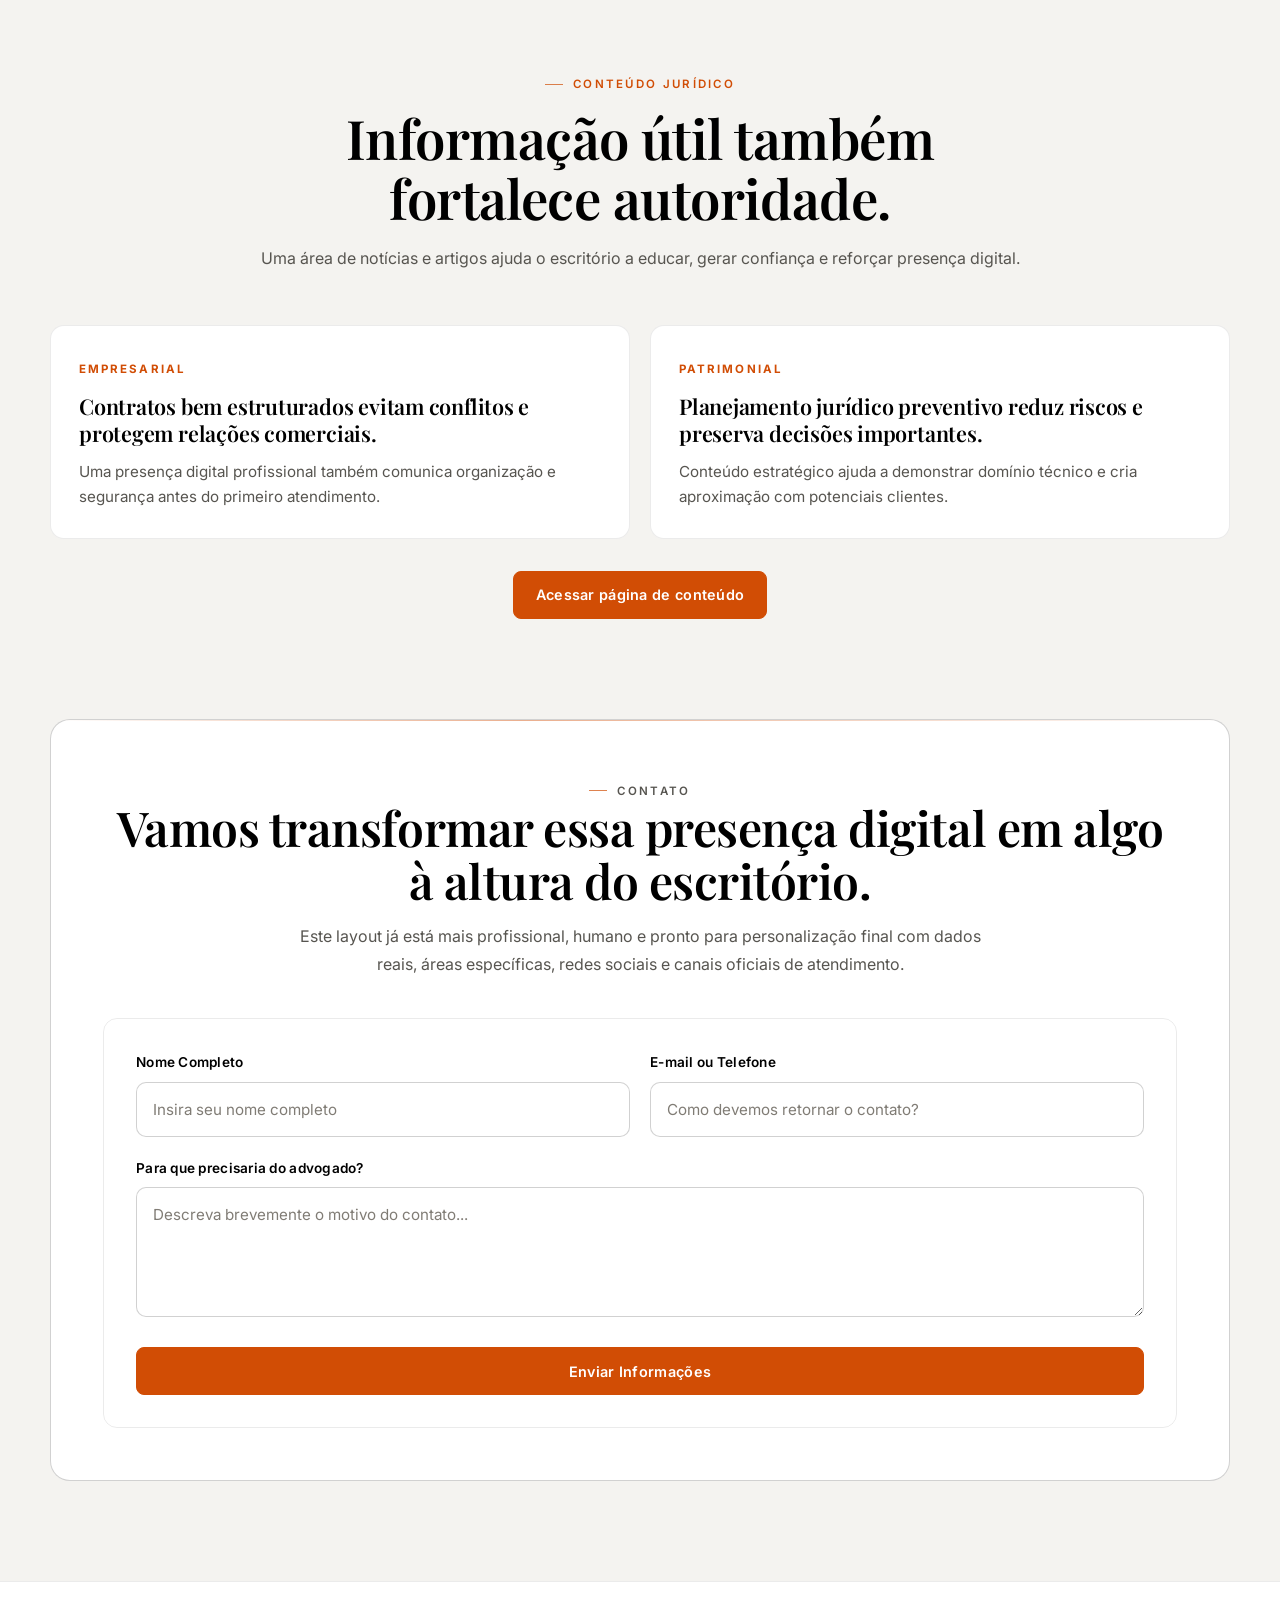
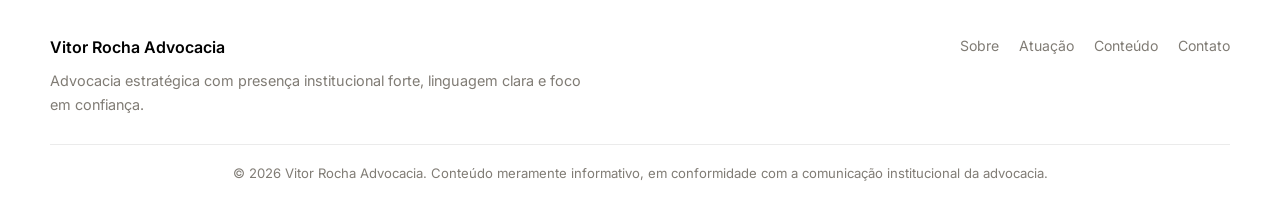
==== commit 2bbfc3c0: "Local do Adovgado inserido" ====
--- a/index.html
+++ b/index.html
@@ -1,17 +1,22 @@
 <!DOCTYPE html>
 <html lang="pt-BR">
+
 <head>
     <meta charset="UTF-8">
     <meta name="viewport" content="width=device-width, initial-scale=1.0">
     <title>Vitor Rocha | Advocacia Estratégica</title>
-    <meta name="description" content="Advocacia estratégica com atendimento personalizado, comunicação clara e soluções jurídicas seguras para pessoas e empresas.">
+    <meta name="description"
+        content="Advocacia estratégica com atendimento personalizado, comunicação clara e soluções jurídicas seguras para pessoas e empresas.">
     <meta name="theme-color" content="#ffffff">
 
     <link rel="preconnect" href="https://fonts.googleapis.com">
     <link rel="preconnect" href="https://fonts.gstatic.com" crossorigin>
-    <link href="https://fonts.googleapis.com/css2?family=Inter:wght@400;500;600;700&family=Playfair+Display:wght@600;700&display=swap" rel="stylesheet">
-    <link rel="stylesheet" href="style.css">
+    <link
+        href="https://fonts.googleapis.com/css2?family=Inter:wght@400;500;600;700&family=Playfair+Display:wght@600;700&display=swap"
+        rel="stylesheet">
+    <link rel="stylesheet" href="css/style.css">
 </head>
+
 <body>
     <a class="skip-link" href="#conteudo">Pular para o conteúdo</a>
 
@@ -26,7 +31,8 @@
             </a>
 
             <div class="header-actions">
-                <button class="menu-toggle" id="menu-toggle" type="button" aria-label="Abrir menu" aria-expanded="false" aria-controls="nav-menu">
+                <button class="menu-toggle" id="menu-toggle" type="button" aria-label="Abrir menu" aria-expanded="false"
+                    aria-controls="nav-menu">
                     <span></span>
                     <span></span>
                     <span></span>
@@ -43,8 +49,24 @@
                     <li><a href="#contato" class="btn btn-sm btn-dark">Fale conosco</a></li>
                     <li class="theme-item">
                         <button id="theme-toggle" class="theme-toggle-discreet" aria-label="Alternar tema">
-                            <svg class="icon-sun" xmlns="http://www.w3.org/2000/svg" width="18" height="18" viewBox="0 0 24 24" fill="none" stroke="currentColor" stroke-width="2" stroke-linecap="round" stroke-linejoin="round"><circle cx="12" cy="12" r="5"></circle><line x1="12" y1="1" x2="12" y2="3"></line><line x1="12" y1="21" x2="12" y2="23"></line><line x1="4.22" y1="4.22" x2="5.64" y2="5.64"></line><line x1="18.36" y1="18.36" x2="19.78" y2="19.78"></line><line x1="1" y1="12" x2="3" y2="12"></line><line x1="21" y1="12" x2="23" y2="12"></line><line x1="4.22" y1="19.78" x2="5.64" y2="18.36"></line><line x1="18.36" y1="5.64" x2="19.78" y2="4.22"></line></svg>
-                            <svg class="icon-moon" xmlns="http://www.w3.org/2000/svg" width="18" height="18" viewBox="0 0 24 24" fill="none" stroke="currentColor" stroke-width="2" stroke-linecap="round" stroke-linejoin="round" style="display: none;"><path d="M21 12.79A9 9 0 1 1 11.21 3 7 7 0 0 0 21 12.79z"></path></svg>
+                            <svg class="icon-sun" xmlns="http://www.w3.org/2000/svg" width="18" height="18"
+                                viewBox="0 0 24 24" fill="none" stroke="currentColor" stroke-width="2"
+                                stroke-linecap="round" stroke-linejoin="round">
+                                <circle cx="12" cy="12" r="5"></circle>
+                                <line x1="12" y1="1" x2="12" y2="3"></line>
+                                <line x1="12" y1="21" x2="12" y2="23"></line>
+                                <line x1="4.22" y1="4.22" x2="5.64" y2="5.64"></line>
+                                <line x1="18.36" y1="18.36" x2="19.78" y2="19.78"></line>
+                                <line x1="1" y1="12" x2="3" y2="12"></line>
+                                <line x1="21" y1="12" x2="23" y2="12"></line>
+                                <line x1="4.22" y1="19.78" x2="5.64" y2="18.36"></line>
+                                <line x1="18.36" y1="5.64" x2="19.78" y2="4.22"></line>
+                            </svg>
+                            <svg class="icon-moon" xmlns="http://www.w3.org/2000/svg" width="18" height="18"
+                                viewBox="0 0 24 24" fill="none" stroke="currentColor" stroke-width="2"
+                                stroke-linecap="round" stroke-linejoin="round" style="display: none;">
+                                <path d="M21 12.79A9 9 0 1 1 11.21 3 7 7 0 0 0 21 12.79z"></path>
+                            </svg>
                         </button>
                     </li>
                 </ul>
@@ -60,7 +82,8 @@
                     <p class="eyebrow">Atendimento estratégico e personalizado</p>
                     <h1>Segurança jurídica para decisões importantes.</h1>
                     <p class="hero-text">
-                        Atuação jurídica com olhar técnico, comunicação transparente e estratégias sob medida para proteger direitos,
+                        Atuação jurídica com olhar técnico, comunicação transparente e estratégias sob medida para
+                        proteger direitos,
                         patrimônio e relações negociais com seriedade.
                     </p>
 
@@ -89,7 +112,8 @@
                     <p class="hero-card-label">Advocacia com posicionamento premium</p>
                     <h2>Atuação segura, discreta e eficiente.</h2>
                     <p>
-                        Um site institucional pensado para transmitir credibilidade, organização e confiança desde o primeiro contato.
+                        Um site institucional pensado para transmitir credibilidade, organização e confiança desde o
+                        primeiro contato.
                     </p>
                     <div class="hero-card-divider"></div>
                     <ul>
@@ -116,11 +140,14 @@
                     <p class="section-tag">Sobre</p>
                     <h2 class="section-title text-left">Uma advocacia que une técnica, presença e confiança.</h2>
                     <p>
-                        O escritório foi pensado para oferecer orientação jurídica segura, atendimento individualizado e leitura estratégica
-                        de cada demanda. Mais do que responder problemas, a proposta é construir soluções sólidas e adequadas à realidade de cada cliente.
-                    </p>
-                    <p>
-                        A comunicação é direta, o acompanhamento é próximo e cada atuação é conduzida com responsabilidade, discrição e foco em resultado.
+                        O escritório foi pensado para oferecer orientação jurídica segura, atendimento individualizado e
+                        leitura estratégica
+                        de cada demanda. Mais do que responder problemas, a proposta é construir soluções sólidas e
+                        adequadas à realidade de cada cliente.
+                    </p>
+                    <p>
+                        A comunicação é direta, o acompanhamento é próximo e cada atuação é conduzida com
+                        responsabilidade, discrição e foco em resultado.
                     </p>
                     <a href="#contato" class="btn btn-primary">Falar com o escritório</a>
                 </div>
@@ -129,7 +156,8 @@
                     <div class="about-badge">VR</div>
                     <h3>Atuação moderna, elegante e objetiva.</h3>
                     <p>
-                        Uma presença institucional forte, com linguagem profissional e experiência digital alinhada à imagem de um escritório contemporâneo.
+                        Uma presença institucional forte, com linguagem profissional e experiência digital alinhada à
+                        imagem de um escritório contemporâneo.
                     </p>
                 </div>
             </div>
@@ -141,7 +169,8 @@
                     <p class="section-tag">Áreas de atuação</p>
                     <h2 class="section-title">Serviços jurídicos com abordagem estratégica.</h2>
                     <p class="section-subtitle">
-                        Estrutura pensada para comunicar autoridade, clareza e segurança ao cliente desde os primeiros minutos de navegação.
+                        Estrutura pensada para comunicar autoridade, clareza e segurança ao cliente desde os primeiros
+                        minutos de navegação.
                     </p>
                 </div>
 
@@ -149,13 +178,15 @@
                     <article class="info-card reveal-on-scroll">
                         <span class="card-index">01</span>
                         <h3>Consultoria jurídica</h3>
-                        <p>Análise preventiva, orientação técnica e suporte para decisões com menor exposição a riscos.</p>
+                        <p>Análise preventiva, orientação técnica e suporte para decisões com menor exposição a riscos.
+                        </p>
                     </article>
 
                     <article class="info-card reveal-on-scroll">
                         <span class="card-index">02</span>
                         <h3>Contratos e negociações</h3>
-                        <p>Elaboração, revisão e interpretação contratual com foco em segurança jurídica e previsibilidade.</p>
+                        <p>Elaboração, revisão e interpretação contratual com foco em segurança jurídica e
+                            previsibilidade.</p>
                     </article>
 
                     <article class="info-card reveal-on-scroll">
@@ -167,7 +198,8 @@
                     <article class="info-card reveal-on-scroll">
                         <span class="card-index">04</span>
                         <h3>Atuação contenciosa</h3>
-                        <p>Representação técnica com postura firme, leitura estratégica e acompanhamento responsável.</p>
+                        <p>Representação técnica com postura firme, leitura estratégica e acompanhamento responsável.
+                        </p>
                     </article>
                 </div>
             </div>
@@ -179,7 +211,8 @@
                     <p class="section-tag section-tag-light">Diferenciais</p>
                     <h2 class="section-title text-light">Por que este site transmite mais valor profissional.</h2>
                     <p class="section-subtitle text-soft">
-                        A estrutura visual e textual foi refinada para representar um escritório sério, atual e confiável.
+                        A estrutura visual e textual foi refinada para representar um escritório sério, atual e
+                        confiável.
                     </p>
                 </div>
 
@@ -209,19 +242,22 @@
                 <div class="section-heading reveal-on-scroll">
                     <p class="section-tag">Conteúdo jurídico</p>
                     <h2 class="section-title">Informação útil também fortalece autoridade.</h2>
-                    <p class="section-subtitle">Uma área de notícias e artigos ajuda o escritório a educar, gerar confiança e reforçar presença digital.</p>
+                    <p class="section-subtitle">Uma área de notícias e artigos ajuda o escritório a educar, gerar
+                        confiança e reforçar presença digital.</p>
                 </div>
 
                 <div class="news-grid">
                     <article class="news-card reveal-on-scroll">
                         <span class="news-category">Empresarial</span>
                         <h3>Contratos bem estruturados evitam conflitos e protegem relações comerciais.</h3>
-                        <p>Uma presença digital profissional também comunica organização e segurança antes do primeiro atendimento.</p>
+                        <p>Uma presença digital profissional também comunica organização e segurança antes do primeiro
+                            atendimento.</p>
                     </article>
                     <article class="news-card reveal-on-scroll">
                         <span class="news-category">Patrimonial</span>
                         <h3>Planejamento jurídico preventivo reduz riscos e preserva decisões importantes.</h3>
-                        <p>Conteúdo estratégico ajuda a demonstrar domínio técnico e cria aproximação com potenciais clientes.</p>
+                        <p>Conteúdo estratégico ajuda a demonstrar domínio técnico e cria aproximação com potenciais
+                            clientes.</p>
                     </article>
                 </div>
 
@@ -237,13 +273,34 @@
                     <p class="section-tag section-tag-light">Contato</p>
                     <h2>Vamos transformar essa presença digital em algo à altura do escritório.</h2>
                     <p>
-                        Este layout já está mais profissional, humano e pronto para personalização final com dados reais, áreas específicas,
-                        redes sociais e canais oficiais de atendimento.
-                    </p>
-                    <div class="cta-actions">
-                        <a href="mailto:contato@vitorrocha.adv.br" class="btn btn-primary">Enviar e-mail</a>
-                        <a href="https://wa.me/5500000000000" class="btn btn-secondary btn-secondary-dark" target="_blank" rel="noopener noreferrer">Chamar no WhatsApp</a>
-                    </div>
+                        Este layout já está mais profissional, humano e pronto para personalização final com dados
+                        reais, áreas específicas, redes sociais e canais oficiais de atendimento.
+                    </p>
+
+                    <form id="lead-form" class="contact-form">
+                        <div class="form-row">
+                            <div class="form-group">
+                                <label for="client-name">Nome Completo</label>
+                                <input type="text" id="client-name" name="client-name"
+                                    placeholder="Insira seu nome completo" required>
+                            </div>
+                            <div class="form-group">
+                                <label for="client-contact">E-mail ou Telefone</label>
+                                <input type="text" id="client-contact" name="client-contact"
+                                    placeholder="Como devemos retornar o contato?" required>
+                            </div>
+                        </div>
+
+                        <div class="form-group">
+                            <label for="client-reason">Para que precisaria do advogado?</label>
+                            <textarea id="client-reason" name="client-reason" rows="4"
+                                placeholder="Descreva brevemente o motivo do contato..." required></textarea>
+                        </div>
+
+                        <div class="cta-actions">
+                            <button type="submit" class="btn btn-primary w-full">Enviar Informações</button>
+                        </div>
+                    </form>
                 </div>
             </div>
         </section>
@@ -253,7 +310,8 @@
         <div class="container footer-content">
             <div>
                 <p class="footer-brand">Vitor Rocha Advocacia</p>
-                <p class="footer-text">Advocacia estratégica com presença institucional forte, linguagem clara e foco em confiança.</p>
+                <p class="footer-text">Advocacia estratégica com presença institucional forte, linguagem clara e foco em
+                    confiança.</p>
             </div>
 
             <nav class="footer-nav" aria-label="Links do rodapé">
@@ -265,10 +323,12 @@
         </div>
 
         <div class="container footer-bottom">
-            <p>© <span id="current-year"></span> Vitor Rocha Advocacia. Conteúdo meramente informativo, em conformidade com a comunicação institucional da advocacia.</p>
+            <p>© <span id="current-year"></span> Vitor Rocha Advocacia. Conteúdo meramente informativo, em conformidade
+                com a comunicação institucional da advocacia.</p>
         </div>
     </footer>
 
-    <script src="script.js"></script>
+    <script src="js/script.js"></script>
 </body>
-</html>
+
+</html>
--- a/css/style.css
+++ b/css/style.css
@@ -0,0 +1,1283 @@
+/* ============================================================
+   Vitor Rocha Advocacia — Dark Matte UI
+   Paleta: Preto fosco #0a0a0a · Acento laranja #e8580a
+   Estética: Densa, editorial, sem brilho
+   ============================================================ */
+
+:root {
+    /* Superfícies */
+    --bg:               #0a0a0a;
+    --surface:          #111111;
+    --surface-2:        #171717;
+    --surface-3:        #1e1e1e;
+    --surface-dark:     #0a0a0a;
+    --surface-dark-2:   #111111;
+
+    /* Texto */
+    --text:             #e8e6e1;
+    --text-soft:        #7a7670;
+    --text-muted:       #4a4844;
+    --text-light:       #f0ede8;
+    --text-muted-dark:  #6b6762;
+
+    /* Bordas */
+    --line:             rgba(255, 255, 255, 0.06);
+    --line-dark:        rgba(255, 255, 255, 0.07);
+    --line-strong:      rgba(255, 255, 255, 0.10);
+
+    /* Acento laranja fosco */
+    --accent:           #e8580a;
+    --accent-hover:     #c94d09;
+    --accent-dim:       rgba(232, 88, 10, 0.10);
+    --accent-glow:      rgba(232, 88, 10, 0.06);
+
+    /* Sombras flat */
+    --shadow-sm:        0 1px 3px rgba(0, 0, 0, 0.5), 0 4px 12px rgba(0, 0, 0, 0.3);
+    --shadow-lg:        0 4px 6px rgba(0, 0, 0, 0.6), 0 16px 40px rgba(0, 0, 0, 0.5);
+
+    /* Geometria */
+    --radius-sm:        10px;
+    --radius-md:        14px;
+    --radius-lg:        20px;
+    --container:        1180px;
+    --header-height:    80px;
+
+    /* Tipografia */
+    --font-body:        'Inter', sans-serif;
+    --font-heading:     'Playfair Display', serif;
+}
+
+/* ── Reset ── */
+*, *::before, *::after { margin: 0; padding: 0; box-sizing: border-box; }
+html { scroll-behavior: smooth; }
+
+body {
+    font-family: var(--font-body);
+    background: var(--bg);
+    color: var(--text);
+    line-height: 1.65;
+    -webkit-font-smoothing: antialiased;
+    text-rendering: optimizeLegibility;
+}
+
+body.menu-open { overflow: hidden; }
+
+a { color: inherit; text-decoration: none; }
+img { display: block; max-width: 100%; }
+button, a { -webkit-tap-highlight-color: transparent; }
+button, input, textarea, select { font: inherit; }
+ul { list-style: none; }
+
+h1, h2, h3 {
+    font-family: var(--font-heading);
+    line-height: 1.1;
+    letter-spacing: -0.01em;
+    font-weight: 600;
+}
+
+/* ── Layout ── */
+.container {
+    width: min(100% - 32px, var(--container));
+    margin: 0 auto;
+}
+
+.section { padding: 100px 0; }
+
+.section-light  { background: var(--surface); }
+.section-dark   { background: var(--surface-2); }
+
+.section-heading {
+    max-width: 760px;
+    margin: 0 auto 52px;
+    text-align: center;
+}
+
+.section-tag {
+    display: inline-flex;
+    align-items: center;
+    gap: 10px;
+    font-size: 0.72rem;
+    font-weight: 600;
+    letter-spacing: 0.2em;
+    text-transform: uppercase;
+    color: var(--accent);
+    margin-bottom: 14px;
+}
+
+.section-tag::before {
+    content: '';
+    display: inline-block;
+    width: 18px;
+    height: 1px;
+    background: var(--accent);
+    opacity: 0.7;
+}
+
+.section-tag-light { color: #d46b3a; }
+
+.section-title {
+    font-size: clamp(2.2rem, 5vw, 3.4rem);
+    margin-bottom: 18px;
+    color: var(--text-light);
+}
+
+.section-subtitle {
+    font-size: 1rem;
+    color: var(--text-soft);
+    line-height: 1.7;
+}
+
+.text-left  { text-align: left; }
+.text-light { color: var(--text-light); }
+.text-soft  { color: var(--text-muted-dark); }
+
+/* ── Acessibilidade ── */
+.skip-link {
+    position: absolute;
+    left: 16px;
+    top: -60px;
+    background: var(--surface-3);
+    color: var(--text-light);
+    padding: 12px 16px;
+    border-radius: 10px;
+    z-index: 2000;
+}
+.skip-link:focus { top: 16px; }
+
+:focus-visible {
+    outline: 2px solid rgba(232, 88, 10, 0.5);
+    outline-offset: 3px;
+}
+
+/* ── Header ── */
+.site-header {
+    position: sticky;
+    top: 0;
+    z-index: 1000;
+    background: rgba(10, 10, 10, 0.90);
+    backdrop-filter: blur(20px) saturate(0.5);
+    -webkit-backdrop-filter: blur(20px) saturate(0.5);
+    border-bottom: 1px solid transparent;
+    transition: border-color 0.3s ease, background 0.3s ease;
+}
+
+.site-header.scrolled {
+    border-color: var(--line);
+    background: rgba(10, 10, 10, 0.97);
+}
+
+.header-container {
+    min-height: var(--header-height);
+    display: flex;
+    align-items: center;
+    justify-content: space-between;
+    gap: 24px;
+}
+
+/* ── Marca ── */
+.brand {
+    display: inline-flex;
+    align-items: center;
+    gap: 14px;
+    min-width: 0;
+}
+
+.brand-monogram {
+    width: 44px;
+    height: 44px;
+    display: grid;
+    place-items: center;
+    border-radius: 10px;
+    background: var(--surface-3);
+    border: 1px solid var(--line-strong);
+    color: var(--accent);
+    font-family: var(--font-heading);
+    font-size: 1.1rem;
+    font-weight: 700;
+    letter-spacing: 0.04em;
+}
+
+.brand-text {
+    display: flex;
+    flex-direction: column;
+    line-height: 1.15;
+}
+
+.brand-text strong {
+    font-size: 0.96rem;
+    color: var(--text-light);
+    font-weight: 600;
+}
+
+.brand-text small {
+    color: var(--text-muted);
+    font-size: 0.75rem;
+    letter-spacing: 0.02em;
+}
+
+/* ── Nav ── */
+.site-nav ul {
+    display: flex;
+    align-items: center;
+    gap: 30px;
+}
+
+.site-nav a {
+    color: var(--text-soft);
+    font-size: 0.9rem;
+    font-weight: 500;
+    transition: color 0.2s;
+}
+
+.site-nav a:hover { color: var(--text-light); }
+
+/* ── Menu toggle e Tema (Novo estilo discreto) ── */
+.header-actions {
+    display: flex;
+    align-items: center;
+    gap: 12px;
+}
+
+.theme-toggle-discreet {
+    display: flex;
+    align-items: center;
+    justify-content: center;
+    width: 32px;
+    height: 32px;
+    background: transparent;
+    border: none;
+    color: var(--text-soft);
+    cursor: pointer;
+    transition: color 0.2s ease, transform 0.2s ease;
+}
+
+.theme-toggle-discreet:hover {
+    color: var(--text-light);
+    transform: scale(1.05);
+}
+
+.theme-item {
+    display: flex;
+    align-items: center;
+    padding-left: 10px;
+    border-left: 1px solid var(--line);
+}
+
+.menu-toggle {
+    display: none;
+    width: 44px;
+    height: 44px;
+    border: 1px solid var(--line-strong);
+    border-radius: 10px;
+    background: var(--surface-2);
+    align-items: center;
+    justify-content: center;
+    flex-direction: column;
+    gap: 5px;
+    cursor: pointer;
+}
+
+.menu-toggle span {
+    width: 18px;
+    height: 1.5px;
+    background: var(--text-soft);
+    transition: transform 0.25s ease, opacity 0.25s ease;
+}
+
+.menu-toggle.is-active span:nth-child(1) { transform: translateY(6.5px) rotate(45deg); }
+.menu-toggle.is-active span:nth-child(2) { opacity: 0; }
+.menu-toggle.is-active span:nth-child(3) { transform: translateY(-6.5px) rotate(-45deg); }
+
+/* ── Botões ── */
+.btn {
+    display: inline-flex;
+    align-items: center;
+    justify-content: center;
+    min-height: 48px;
+    padding: 0 22px;
+    border-radius: 8px;
+    border: 1px solid transparent;
+    font-size: 0.9rem;
+    font-weight: 600;
+    letter-spacing: 0.02em;
+    transition: background-color 0.2s ease, color 0.2s ease, border-color 0.2s ease, transform 0.15s ease;
+}
+
+.btn:hover { transform: translateY(-1px); }
+.btn-sm { min-height: 40px; padding: 0 16px; font-size: 0.85rem; }
+
+.btn-primary {
+    background: var(--accent);
+    color: #fff;
+    border-color: var(--accent);
+}
+.btn-primary:hover {
+    background: var(--accent-hover);
+    border-color: var(--accent-hover);
+}
+
+.btn-secondary {
+    background: transparent;
+    border-color: var(--line-strong);
+    color: var(--text-soft);
+}
+.btn-secondary:hover {
+    border-color: rgba(255,255,255,0.2);
+    color: var(--text-light);
+}
+
+.btn-dark,
+.btn-secondary-dark {
+    background: var(--surface-2);
+    border-color: var(--line-strong);
+    color: var(--text-light) !important;
+}
+.btn-dark:hover,
+.btn-secondary-dark:hover {
+    background: var(--accent);
+    border-color: var(--accent);
+    color: #fff !important;
+}
+
+/* ── Hero ── */
+.hero {
+    position: relative;
+    overflow: hidden;
+    background: var(--bg);
+    color: var(--text-light);
+    padding: 100px 0 90px;
+    border-bottom: 1px solid var(--line);
+}
+
+.hero::before {
+    content: '';
+    position: absolute;
+    inset: 0;
+    background-image:
+        radial-gradient(ellipse 55% 40% at 4% 50%, rgba(232, 88, 10, 0.055) 0%, transparent 60%),
+        radial-gradient(ellipse 30% 60% at 96% 8%, rgba(255,255,255, 0.018) 0%, transparent 50%);
+    pointer-events: none;
+}
+
+.hero-overlay {
+    position: absolute;
+    inset: 0;
+    background-image: radial-gradient(rgba(255,255,255,0.022) 1px, transparent 1px);
+    background-size: 30px 30px;
+    pointer-events: none;
+}
+
+.hero-grid {
+    position: relative;
+    display: grid;
+    grid-template-columns: minmax(0, 1.3fr) minmax(300px, 400px);
+    gap: 48px;
+    align-items: center;
+}
+
+.eyebrow {
+    color: var(--accent);
+    text-transform: uppercase;
+    letter-spacing: 0.2em;
+    font-size: 0.72rem;
+    font-weight: 600;
+    margin-bottom: 20px;
+}
+
+.hero h1 {
+    font-size: clamp(2.6rem, 6vw, 5rem);
+    max-width: 740px;
+    margin-bottom: 22px;
+    color: var(--text-light);
+    font-weight: 600;
+}
+
+.hero-text {
+    max-width: 620px;
+    color: var(--text-soft);
+    font-size: 1rem;
+    line-height: 1.75;
+}
+
+.hero-actions {
+    display: flex;
+    flex-wrap: wrap;
+    gap: 12px;
+    margin-top: 34px;
+}
+
+.hero-metrics {
+    display: grid;
+    grid-template-columns: repeat(3, minmax(0, 1fr));
+    gap: 14px;
+    margin-top: 44px;
+}
+
+.hero-metrics li,
+.hero-card,
+.info-card,
+.feature-card,
+.news-card,
+.news-post,
+.about-panel,
+.cta-box {
+    backdrop-filter: blur(4px);
+}
+
+.hero-metrics li {
+    padding: 18px;
+    border-radius: var(--radius-md);
+    background: var(--surface);
+    border: 1px solid var(--line);
+}
+
+.hero-metrics strong {
+    display: block;
+    margin-bottom: 6px;
+    font-size: 0.95rem;
+    color: var(--text-light);
+    font-family: var(--font-body);
+    font-weight: 600;
+}
+
+.hero-metrics span {
+    display: block;
+    color: var(--text-soft);
+    font-size: 0.88rem;
+}
+
+.hero-card {
+    padding: 30px;
+    border-radius: var(--radius-lg);
+    background: var(--surface);
+    border: 1px solid var(--line-strong);
+    box-shadow: var(--shadow-lg);
+}
+
+.hero-card-label {
+    color: var(--accent);
+    font-size: 0.72rem;
+    text-transform: uppercase;
+    letter-spacing: 0.2em;
+    font-weight: 600;
+    margin-bottom: 16px;
+}
+
+.hero-card h2 {
+    font-size: clamp(1.5rem, 3.5vw, 2.1rem);
+    margin-bottom: 14px;
+    color: var(--text-light);
+}
+
+.hero-card p,
+.hero-card li { color: var(--text-soft); font-size: 0.95rem; }
+
+.hero-card-divider {
+    height: 1px;
+    background: var(--line);
+    margin: 22px 0;
+}
+
+.hero-card ul {
+    display: flex;
+    flex-direction: column;
+    gap: 12px;
+}
+
+.hero-card li {
+    display: flex;
+    align-items: center;
+    gap: 10px;
+}
+
+.hero-card li::before {
+    content: '';
+    display: inline-block;
+    width: 4px;
+    height: 4px;
+    background: var(--accent);
+    border-radius: 50%;
+    flex-shrink: 0;
+}
+
+/* ── Trust bar ── */
+.trust-bar {
+    background: var(--surface);
+    border-bottom: 1px solid var(--line);
+    border-top: 1px solid var(--line);
+}
+
+.trust-grid {
+    min-height: 72px;
+    display: grid;
+    grid-template-columns: repeat(4, 1fr);
+    align-items: center;
+    gap: 20px;
+}
+
+.trust-grid p {
+    text-align: center;
+    color: var(--text-muted);
+    font-size: 0.75rem;
+    font-weight: 600;
+    letter-spacing: 0.16em;
+    text-transform: uppercase;
+    transition: color 0.2s;
+}
+
+.trust-grid p:hover { color: var(--text-soft); }
+
+/* ── Sobre ── */
+.about-grid {
+    display: grid;
+    grid-template-columns: minmax(0, 1.2fr) minmax(280px, 420px);
+    gap: 48px;
+    align-items: center;
+}
+
+.about-content p:not(.section-tag) {
+    color: var(--text-soft);
+    margin-bottom: 18px;
+    max-width: 680px;
+    line-height: 1.75;
+}
+
+.about-panel {
+    background: var(--surface-2);
+    border-radius: var(--radius-lg);
+    padding: 36px;
+    color: var(--text-light);
+    border: 1px solid var(--line-strong);
+    box-shadow: var(--shadow-lg);
+}
+
+.about-badge {
+    width: 56px;
+    height: 56px;
+    display: grid;
+    place-items: center;
+    border-radius: 12px;
+    margin-bottom: 20px;
+    background: var(--accent-dim);
+    border: 1px solid rgba(232, 88, 10, 0.2);
+    color: var(--accent);
+    font-family: var(--font-heading);
+    font-size: 1.3rem;
+    font-weight: 700;
+}
+
+.about-panel h3 { font-size: 1.7rem; margin-bottom: 14px; color: var(--text-light); }
+.about-panel p  { color: var(--text-soft); line-height: 1.7; }
+
+/* ── Grids de cards ── */
+.cards-grid,
+.feature-grid,
+.news-grid,
+.news-layout {
+    display: grid;
+    gap: 20px;
+}
+
+.cards-grid    { grid-template-columns: repeat(2, minmax(0, 1fr)); }
+.feature-grid  { grid-template-columns: repeat(4, minmax(0, 1fr)); }
+.news-grid     { grid-template-columns: repeat(2, minmax(0, 1fr)); }
+.news-layout   { grid-template-columns: repeat(2, minmax(0, 1fr)); }
+
+.info-card,
+.feature-card,
+.news-card,
+.news-post {
+    background: var(--surface);
+    border: 1px solid var(--line);
+    border-radius: var(--radius-md);
+    padding: 28px;
+    transition: border-color 0.2s ease, background 0.2s ease;
+}
+
+.info-card:hover,
+.news-card:hover,
+.news-post:hover {
+    border-color: var(--line-strong);
+    background: var(--surface-2);
+}
+
+.info-card h3,
+.feature-card h3,
+.news-card h3,
+.news-post h3,
+.news-post h2 {
+    margin-bottom: 12px;
+    font-size: 1.35rem;
+    color: var(--text-light);
+    line-height: 1.25;
+}
+
+.info-card p,
+.feature-card p,
+.news-card p,
+.news-post p {
+    color: var(--text-soft);
+    font-size: 0.95rem;
+    line-height: 1.7;
+}
+
+.card-index {
+    display: inline-flex;
+    margin-bottom: 16px;
+    font-size: 0.75rem;
+    font-weight: 700;
+    color: var(--accent);
+    letter-spacing: 0.16em;
+}
+
+.feature-card {
+    background: var(--surface-2);
+    border-color: var(--line-dark);
+}
+
+.feature-card:hover {
+    border-color: var(--line-strong);
+    background: var(--surface-3);
+}
+
+.feature-card h3 { color: var(--text-light); }
+.feature-card p  { color: var(--text-soft); }
+
+/* ── Notícias ── */
+.section-cta { margin-top: 32px; text-align: center; }
+
+.news-category {
+    display: inline-flex;
+    margin-bottom: 14px;
+    color: var(--accent);
+    font-size: 0.72rem;
+    font-weight: 700;
+    letter-spacing: 0.18em;
+    text-transform: uppercase;
+}
+
+.news-page { background: var(--bg); }
+
+.news-hero {
+    background: var(--surface);
+    border-bottom: 1px solid var(--line);
+    color: var(--text-light);
+    padding: 96px 0 72px;
+}
+
+.news-hero h1 {
+    max-width: 860px;
+    font-size: clamp(2.2rem, 5vw, 3.8rem);
+    margin-bottom: 18px;
+    color: var(--text-light);
+}
+
+.news-hero p { max-width: 740px; color: var(--text-soft); }
+
+.news-post-featured {
+    grid-column: 1 / -1;
+    background: var(--surface-2);
+    border-color: var(--line-strong);
+}
+
+.card-link {
+    display: inline-flex;
+    align-items: center;
+    gap: 6px;
+    margin-top: 20px;
+    color: var(--accent);
+    font-weight: 600;
+    font-size: 0.88rem;
+    letter-spacing: 0.04em;
+    transition: color 0.2s;
+}
+
+.card-link::after {
+    content: '→';
+    transition: transform 0.2s;
+}
+
+.card-link:hover { color: var(--accent-hover); }
+.card-link:hover::after { transform: translateX(3px); }
+
+/* ── CTA ── */
+.cta-section { padding-top: 0; }
+
+.cta-box {
+    background: var(--surface);
+    color: var(--text-light);
+    border: 1px solid var(--line-strong);
+    border-radius: var(--radius-lg);
+    padding: 52px;
+    text-align: center;
+    position: relative;
+    overflow: hidden;
+}
+
+.cta-box::before {
+    content: '';
+    position: absolute;
+    top: 0; left: 0; right: 0;
+    height: 1px;
+    background: linear-gradient(90deg, transparent, var(--accent) 40%, transparent);
+    opacity: 0.45;
+}
+
+.cta-box h2 {
+    font-size: clamp(2rem, 4vw, 3rem);
+    margin-bottom: 16px;
+    color: var(--text-light);
+}
+
+.cta-box p {
+    max-width: 720px;
+    margin: 0 auto;
+    color: var(--text-soft);
+    line-height: 1.75;
+}
+
+.cta-actions {
+    display: flex;
+    justify-content: center;
+    flex-wrap: wrap;
+    gap: 12px;
+    margin-top: 30px;
+}
+
+/* ── Footer ── */
+.site-footer {
+    background: var(--surface);
+    border-top: 1px solid var(--line);
+    color: var(--text-light);
+    padding: 52px 0 20px;
+}
+
+.footer-content {
+    display: flex;
+    justify-content: space-between;
+    align-items: flex-start;
+    gap: 32px;
+    padding-bottom: 28px;
+    border-bottom: 1px solid var(--line);
+}
+
+.footer-brand {
+    font-size: 1rem;
+    font-weight: 600;
+    margin-bottom: 8px;
+    color: var(--text-light);
+}
+
+.footer-text {
+    color: var(--text-muted);
+    max-width: 540px;
+    font-size: 0.9rem;
+    line-height: 1.65;
+}
+
+.footer-nav {
+    display: flex;
+    flex-wrap: wrap;
+    justify-content: flex-end;
+    gap: 20px;
+    flex-shrink: 0;
+}
+
+.footer-nav a {
+    color: var(--text-muted);
+    font-size: 0.88rem;
+    transition: color 0.2s;
+}
+
+.footer-nav a:hover { color: var(--text-light); }
+
+.footer-bottom { padding-top: 18px; }
+
+.footer-bottom p {
+    color: var(--text-muted);
+    font-size: 0.82rem;
+    text-align: center;
+}
+
+/* ── Animações de entrada ── */
+.reveal-on-scroll {
+    opacity: 0;
+    transform: translateY(20px);
+    transition: opacity 0.65s ease, transform 0.65s ease;
+}
+
+.reveal-on-scroll.is-visible {
+    opacity: 1;
+    transform: translateY(0);
+}
+
+/* ============================================================
+   RESPONSIVIDADE ABRANGENTE (Todas as Telas)
+   ============================================================ */
+
+/* ── Monitores Grandes / Ultrawide (min-width: 1440px) ── */
+@media (min-width: 1440px) {
+    .section { padding: 120px 0; }
+    .hero { padding: 140px 0 110px; }
+    
+    .section-title {
+        font-size: clamp(3rem, 4vw, 3.8rem);
+    }
+}
+
+/* ── Laptops / Desktops Menores (max-width: 1200px) ── */
+@media (max-width: 1200px) {
+    .hero-grid,
+    .about-grid {
+        gap: 32px;
+    }
+    
+    .hero h1 {
+        font-size: clamp(2.4rem, 5vw, 3.5rem);
+    }
+}
+
+/* ── Tablets em Modo Paisagem / Laptops Pequenos (max-width: 1024px) ── */
+@media (max-width: 1024px) {
+    .hero-grid,
+    .about-grid {
+        grid-template-columns: 1fr;
+        gap: 48px;
+    }
+
+    .hero-card, 
+    .about-panel {
+        max-width: 720px;
+        margin: 0 auto; 
+    }
+
+    .feature-grid {
+        grid-template-columns: repeat(2, minmax(0, 1fr));
+    }
+}
+
+/* ── Tablets em Modo Retrato / Ponto de quebra do Menu (max-width: 768px) ── */
+@media (max-width: 768px) {
+    :root { --header-height: 74px; }
+
+    .menu-toggle { display: inline-flex; }
+
+    .site-nav {
+        position: absolute;
+        top: calc(100% + 6px);
+        left: 12px;
+        right: 12px;
+        background: var(--surface-2);
+        border: 1px solid var(--line-strong);
+        border-radius: var(--radius-lg);
+        box-shadow: var(--shadow-lg);
+        padding: 18px;
+        opacity: 0;
+        visibility: hidden;
+        transform: translateY(-8px);
+        transition: opacity 0.2s ease, transform 0.2s ease, visibility 0.2s ease;
+    }
+
+    .site-nav.active {
+        opacity: 1;
+        visibility: visible;
+        transform: translateY(0);
+    }
+
+    .site-nav ul {
+        flex-direction: column;
+        align-items: stretch;
+        gap: 4px;
+    }
+
+    .site-nav a {
+        display: block;
+        padding: 12px 16px;
+        border-radius: 8px;
+        color: var(--text-soft);
+        text-align: center;
+    }
+
+    .site-nav a:hover {
+        background: var(--surface-3);
+        color: var(--text-light);
+    }
+
+    .theme-item {
+        border-left: none;
+        padding-left: 0;
+        justify-content: center;
+        margin-top: 10px;
+        padding-top: 10px;
+        border-top: 1px solid var(--line);
+    }
+
+    .cards-grid,
+    .news-grid,
+    .news-layout,
+    .hero-metrics {
+        grid-template-columns: 1fr;
+    }
+
+    .trust-grid {
+        grid-template-columns: repeat(2, 1fr);
+        gap: 20px;
+        padding: 24px 0;
+    }
+
+    .hero { padding: 60px 0; }
+    .section { padding: 70px 0; }
+
+    .hero-card,
+    .about-content,
+    .section-heading,
+    .cta-box {
+        text-align: left;
+    }
+
+    .section-heading { margin-left: 0; margin-right: 0; margin-bottom: 36px; }
+
+    .footer-content {
+        flex-direction: column;
+        align-items: flex-start;
+        gap: 24px;
+    }
+
+    .footer-nav { 
+        justify-content: flex-start; 
+        gap: 16px; 
+        width: 100%; 
+        flex-wrap: wrap; 
+    }
+}
+
+/* ── Smartphones Grandes (max-width: 640px) ── */
+@media (max-width: 640px) {
+    .section { padding: 52px 0; }
+    .hero { padding: 48px 0; }
+
+    .brand-text small { display: none; }
+
+    .hero h1,
+    .news-hero h1 {
+        font-size: clamp(2.2rem, 8vw, 2.6rem);
+        word-break: break-word;
+        hyphens: auto;
+    }
+    
+    .section-title {
+        font-size: clamp(1.8rem, 7vw, 2.2rem);
+        word-break: break-word;
+    }
+
+    .hero-actions,
+    .cta-actions {
+        flex-direction: column;
+        width: 100%;
+        gap: 12px;
+    }
+
+    .btn, .btn-sm { 
+        width: 100%; 
+        text-align: center; 
+        justify-content: center; 
+    }
+
+    .hero-card,
+    .about-panel,
+    .info-card,
+    .feature-card,
+    .news-card,
+    .news-post,
+    .cta-box {
+        padding: 24px;
+    }
+
+    .footer-nav { flex-direction: column; }
+    .footer-nav a { 
+        width: 100%; 
+        padding: 12px 0; 
+        border-bottom: 1px solid var(--line); 
+    }
+    .footer-nav a:last-child { border-bottom: none; }
+}
+
+/* ── Smartphones Pequenos (max-width: 480px) ── */
+@media (max-width: 480px) {
+    .trust-grid {
+        grid-template-columns: 1fr;
+        gap: 16px;
+    }
+    
+    .trust-grid p {
+        font-size: 0.8rem;
+    }
+
+    .hero-metrics li {
+        padding: 16px;
+    }
+
+    .cta-box {
+        padding: 32px 20px;
+    }
+    
+    .brand-monogram {
+        width: 38px;
+        height: 38px;
+        font-size: 1rem;
+    }
+}
+
+/* ── Smartphones Mini (max-width: 360px) ── */
+@media (max-width: 360px) {
+    .hero h1,
+    .news-hero h1 {
+        font-size: 1.9rem;
+    }
+    
+    .section-title {
+        font-size: 1.6rem;
+    }
+}
+
+/* ── Reduced motion ── */
+@media (prefers-reduced-motion: reduce) {
+    html { scroll-behavior: auto; }
+
+    *, *::before, *::after {
+        animation: none !important;
+        transition: none !important;
+    }
+
+    .reveal-on-scroll,
+    .reveal-on-scroll.is-visible {
+        opacity: 1;
+        transform: none;
+    }
+}
+
+/* ============================================================
+   TEMA CLARO (Light Mode)
+   ============================================================ */
+[data-theme="light"] {
+    /* Superfícies */
+    --bg:               #f4f3f0;
+    --surface:          #ffffff;
+    --surface-2:        #faf9f7;
+    --surface-3:        #f0eee9;
+    --surface-dark:     #eae7e0;
+    --surface-dark-2:   #e2dfd6;
+
+    /* Texto */
+    --text:             #1a1918;
+    --text-soft:        #575550;
+    --text-muted:       #807c75;
+    --text-light:       #000000;
+    --text-muted-dark:  #a6a29a;
+
+    /* Bordas */
+    --line:             rgba(0, 0, 0, 0.08);
+    --line-dark:        rgba(0, 0, 0, 0.12);
+    --line-strong:      rgba(0, 0, 0, 0.18);
+
+    /* Acento (Laranja ajustado para contraste no claro) */
+    --accent:           #d14d05;
+    --accent-hover:     #b04104;
+    --accent-dim:       rgba(209, 77, 5, 0.08);
+    --accent-glow:      rgba(209, 77, 5, 0.04);
+
+    /* Sombras mais suaves */
+    --shadow-sm:        0 1px 3px rgba(0, 0, 0, 0.05), 0 4px 12px rgba(0, 0, 0, 0.03);
+    --shadow-lg:        0 4px 6px rgba(0, 0, 0, 0.04), 0 16px 40px rgba(0, 0, 0, 0.06);
+}
+
+[data-theme="light"] .site-header {
+    background: rgba(244, 243, 240, 0.90);
+}
+[data-theme="light"] .site-header.scrolled {
+    background: rgba(255, 255, 255, 0.98);
+}
+
+[data-theme="light"] .icon-sun { display: none; }
+[data-theme="light"] .icon-moon { display: block !important; }
+
+[data-theme="light"] .hero-overlay {
+    background-image: radial-gradient(rgba(0,0,0,0.03) 1px, transparent 1px);
+}
+
+/* ============================================================
+   IMAGENS E FORMULÁRIO DE CONTATO (Novas Classes)
+   ============================================================ */
+
+/* Imagem Seção Sobre */
+.about-visual {
+    display: flex;
+    flex-direction: column;
+    gap: 24px;
+}
+
+.about-image {
+    width: 100%;
+    height: 320px;
+    object-fit: cover;
+    border-radius: var(--radius-lg);
+    border: 1px solid var(--line-strong);
+    box-shadow: var(--shadow-sm);
+}
+
+/* Formulário de Contato na CTA Box */
+.contact-form {
+    margin-top: 40px;
+    text-align: left;
+    background: var(--surface-2);
+    padding: 32px;
+    border-radius: var(--radius-md);
+    border: 1px solid var(--line);
+}
+
+.form-row {
+    display: grid;
+    grid-template-columns: repeat(2, 1fr);
+    gap: 20px;
+    margin-bottom: 20px;
+}
+
+.form-group {
+    display: flex;
+    flex-direction: column;
+    gap: 8px;
+    margin-bottom: 20px;
+}
+
+.form-row .form-group {
+    margin-bottom: 0;
+}
+
+.contact-form label {
+    font-size: 0.85rem;
+    font-weight: 600;
+    color: var(--text-light);
+    letter-spacing: 0.02em;
+}
+
+.contact-form input,
+.contact-form textarea {
+    width: 100%;
+    background: var(--surface);
+    border: 1px solid var(--line-strong);
+    border-radius: var(--radius-sm);
+    padding: 14px 16px;
+    color: var(--text-light);
+    font-size: 0.95rem;
+    font-family: var(--font-body);
+    transition: border-color 0.2s ease, box-shadow 0.2s ease;
+}
+
+.contact-form input::placeholder,
+.contact-form textarea::placeholder {
+    color: var(--text-muted);
+}
+
+.contact-form input:focus,
+.contact-form textarea:focus {
+    outline: none;
+    border-color: var(--accent);
+    box-shadow: 0 0 0 3px var(--accent-glow);
+}
+
+.contact-form textarea {
+    resize: vertical;
+    min-height: 100px;
+}
+
+@media (max-width: 768px) {
+    .form-row {
+        grid-template-columns: 1fr;
+        gap: 0;
+    }
+    
+    .form-row .form-group {
+        margin-bottom: 20px;
+    }
+}
+/* ============================================================
+   FORMULÁRIO DE CONTATO (CTA BOX)
+   ============================================================ */
+
+.contact-form {
+    margin-top: 40px;
+    text-align: left;
+    background: transparent;
+    border-top: 1px solid var(--line);
+    padding-top: 32px;
+}
+
+.form-row {
+    display: grid;
+    grid-template-columns: repeat(2, 1fr);
+    gap: 20px;
+    margin-bottom: 20px;
+}
+
+.form-group {
+    display: flex;
+    flex-direction: column;
+    gap: 8px;
+    margin-bottom: 20px;
+}
+
+.form-row .form-group {
+    margin-bottom: 0;
+}
+
+.contact-form label {
+    font-size: 0.85rem;
+    font-weight: 600;
+    color: var(--text-light);
+    letter-spacing: 0.02em;
+}
+
+.contact-form input,
+.contact-form textarea {
+    width: 100%;
+    background: var(--surface);
+    border: 1px solid var(--line-strong);
+    border-radius: var(--radius-sm);
+    padding: 14px 16px;
+    color: var(--text-light);
+    font-size: 0.95rem;
+    font-family: var(--font-body);
+    transition: border-color 0.2s ease, box-shadow 0.2s ease;
+}
+
+.contact-form input::placeholder,
+.contact-form textarea::placeholder {
+    color: var(--text-muted);
+}
+
+.contact-form input:focus,
+.contact-form textarea:focus {
+    outline: none;
+    border-color: var(--accent);
+    box-shadow: 0 0 0 3px var(--accent-glow);
+}
+
+.contact-form textarea {
+    resize: vertical;
+    min-height: 100px;
+}
+
+.w-full {
+    width: 100%;
+}
+
+@media (max-width: 768px) {
+    .form-row {
+        grid-template-columns: 1fr;
+        gap: 0;
+    }
+    
+    .form-row .form-group {
+        margin-bottom: 20px;
+    }
+}
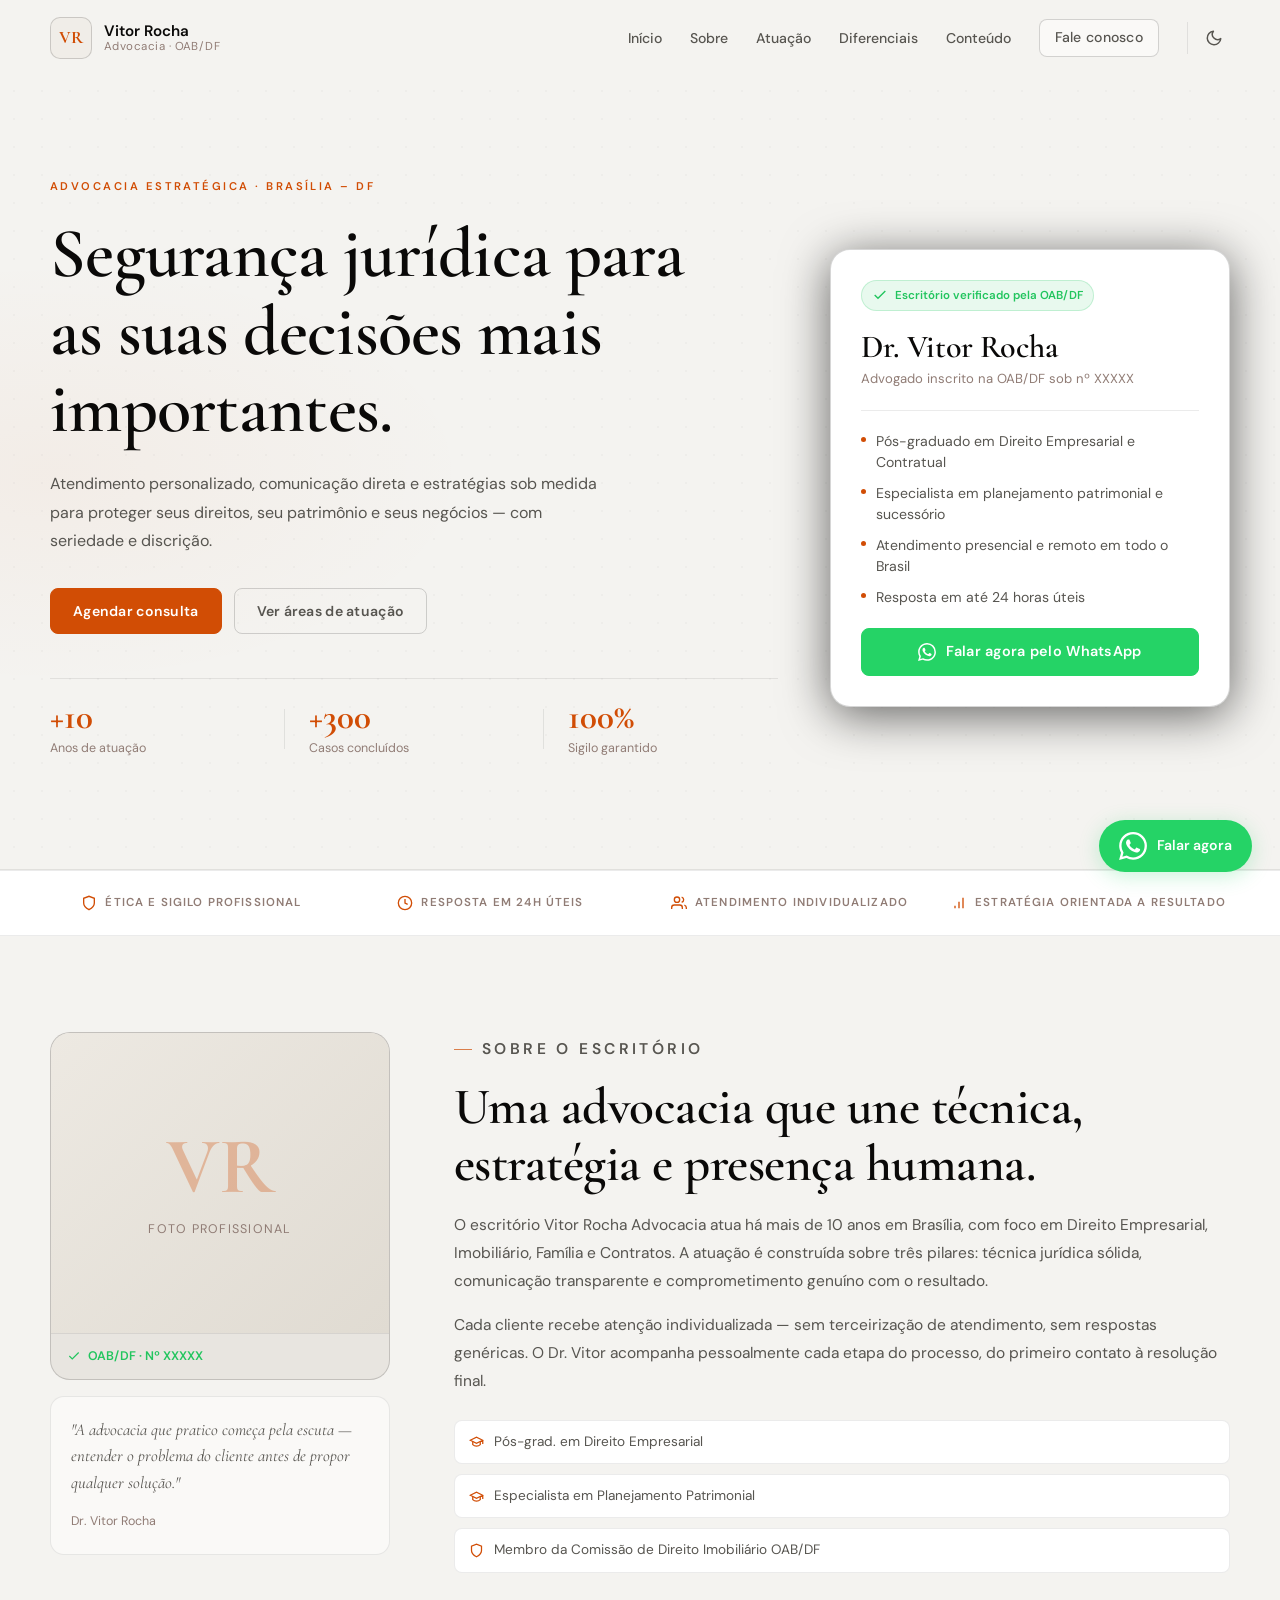
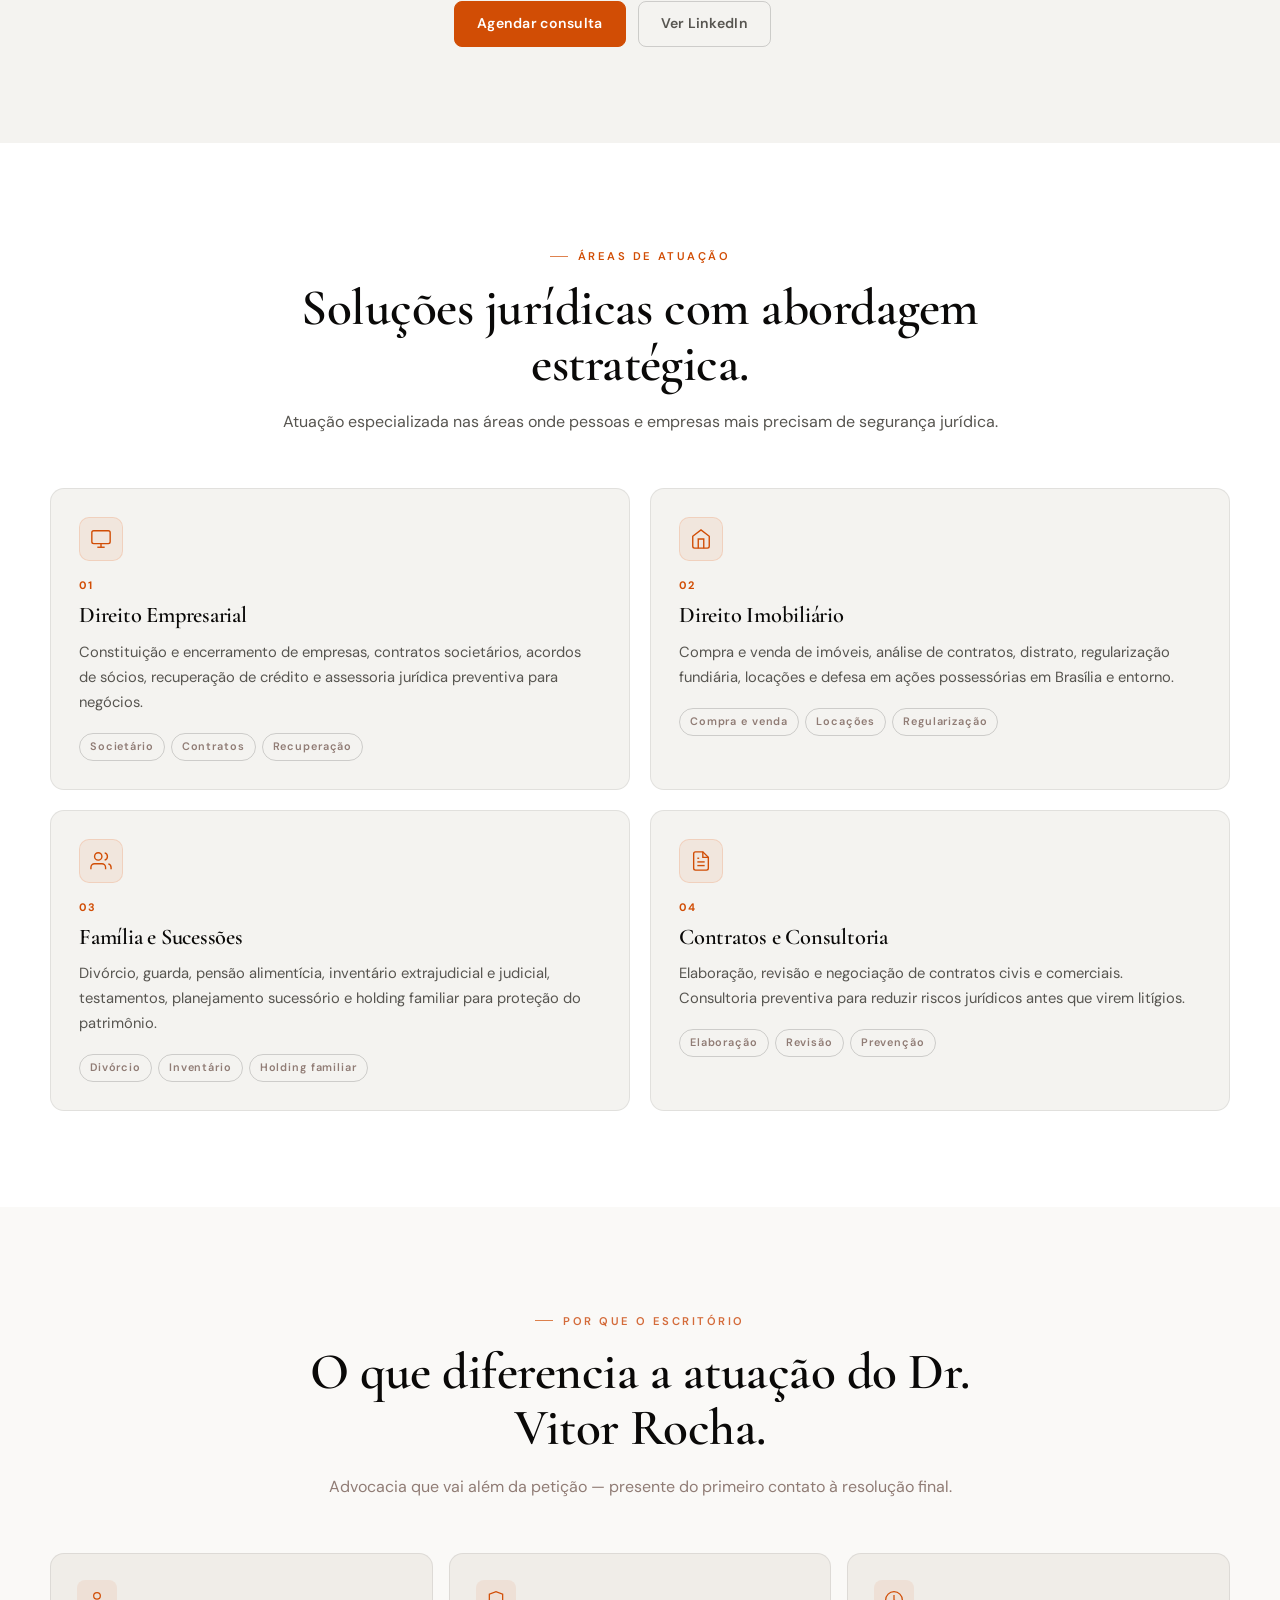
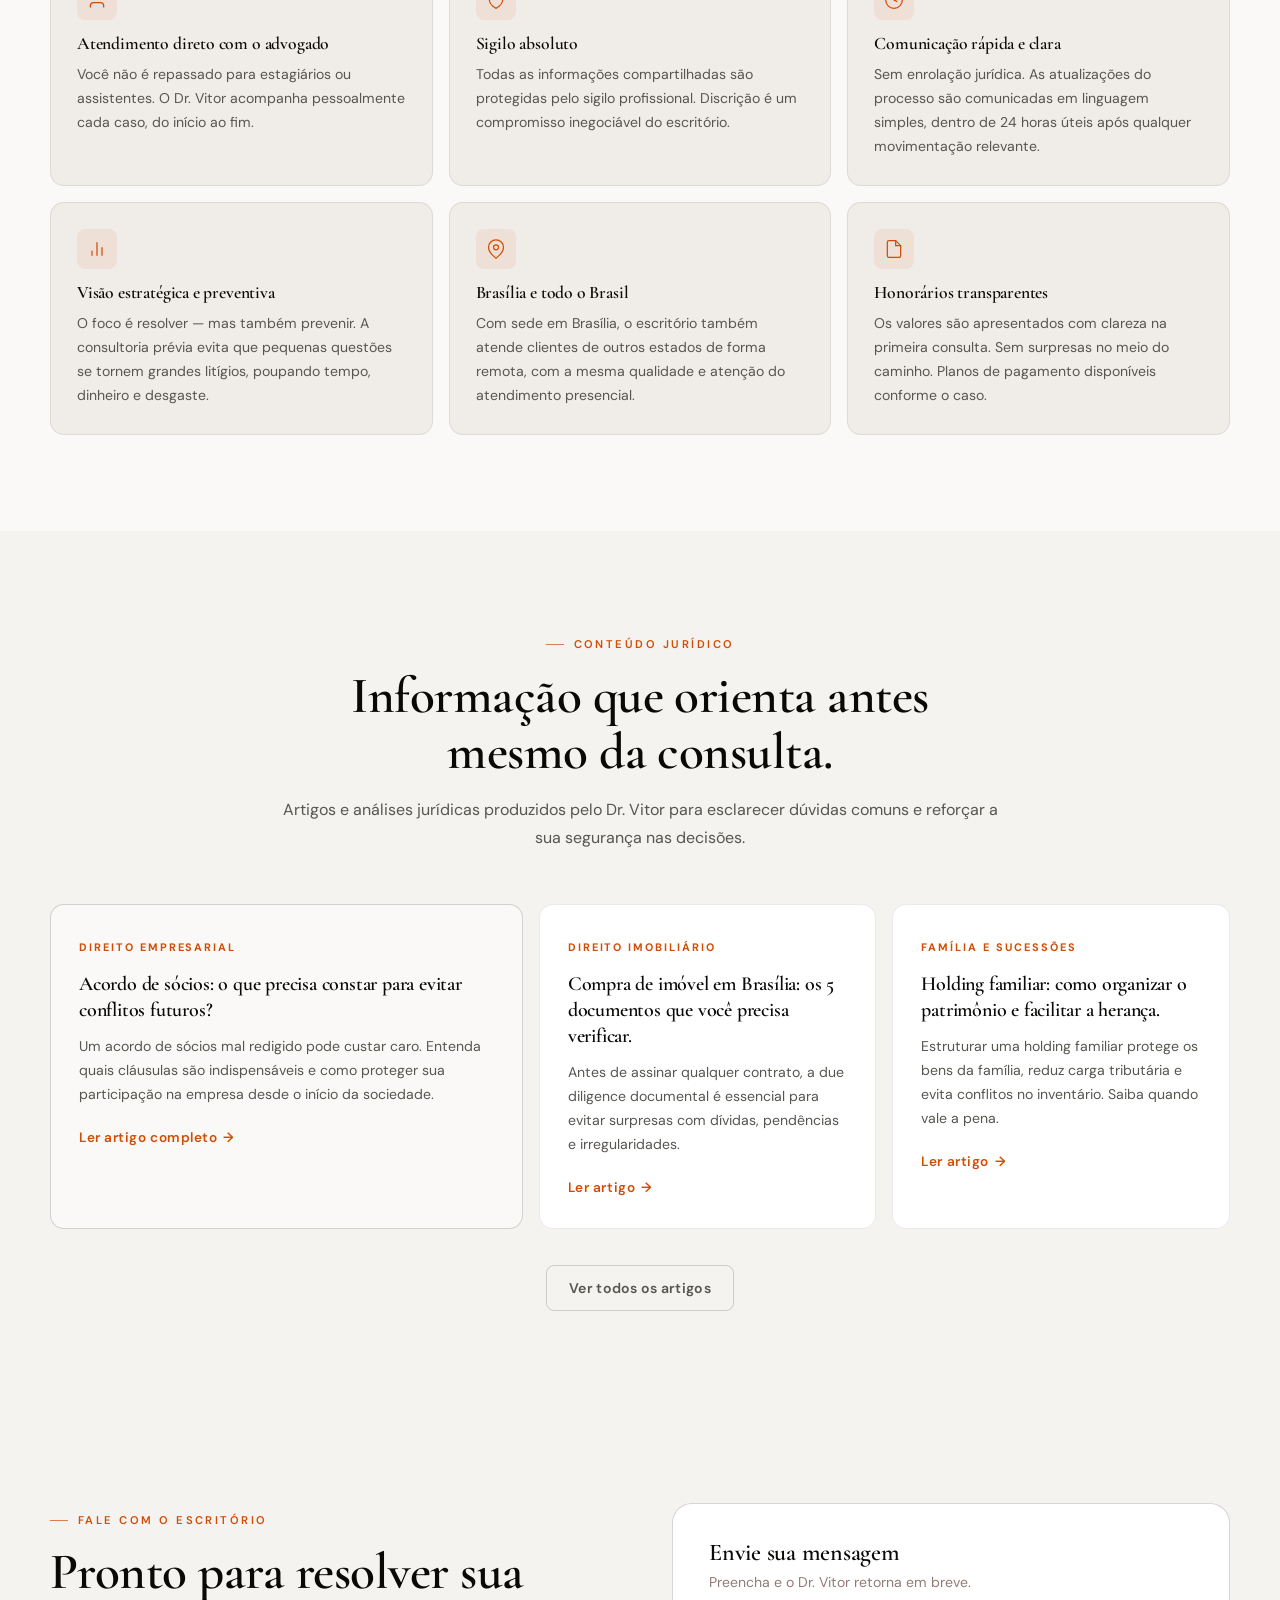
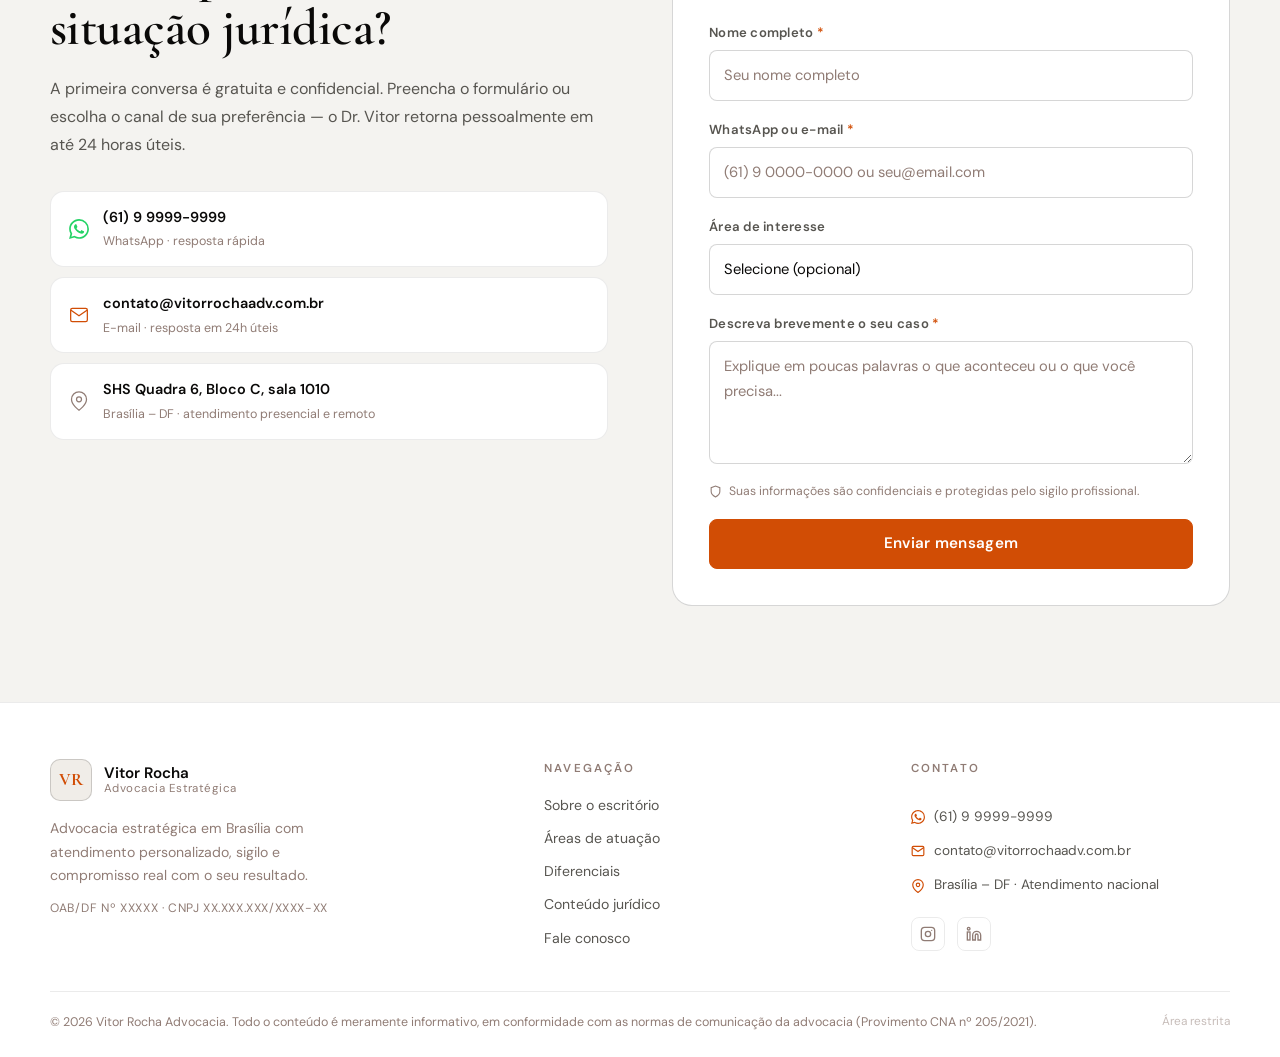
==== commit 16240630: "Add files via upload" ====
--- a/index.html
+++ b/index.html
@@ -1,334 +1,517 @@
 <!DOCTYPE html>
 <html lang="pt-BR">
-
 <head>
-    <meta charset="UTF-8">
-    <meta name="viewport" content="width=device-width, initial-scale=1.0">
-    <title>Vitor Rocha | Advocacia Estratégica</title>
-    <meta name="description"
-        content="Advocacia estratégica com atendimento personalizado, comunicação clara e soluções jurídicas seguras para pessoas e empresas.">
-    <meta name="theme-color" content="#ffffff">
-
-    <link rel="preconnect" href="https://fonts.googleapis.com">
-    <link rel="preconnect" href="https://fonts.gstatic.com" crossorigin>
-    <link
-        href="https://fonts.googleapis.com/css2?family=Inter:wght@400;500;600;700&family=Playfair+Display:wght@600;700&display=swap"
-        rel="stylesheet">
-    <link rel="stylesheet" href="css/style.css">
+  <meta charset="UTF-8">
+  <meta name="viewport" content="width=device-width, initial-scale=1.0">
+  <title>Vitor Rocha Advocacia | Brasília – DF</title>
+  <meta name="description" content="Escritório de advocacia em Brasília com atuação em Direito Empresarial, Imobiliário, Família e Contratos. Atendimento personalizado, sigilo e estratégia jurídica sob medida.">
+  <meta name="theme-color" content="#ffffff">
+  <meta property="og:title" content="Vitor Rocha Advocacia | Brasília – DF">
+  <meta property="og:description" content="Advocacia estratégica em Brasília. Direito Empresarial, Imobiliário, Família e Contratos. Consulta confidencial.">
+  <meta property="og:type" content="website">
+  <link rel="icon" href="data:image/svg+xml,<svg xmlns='http://www.w3.org/2000/svg' viewBox='0 0 100 100'><rect width='100' height='100' rx='16' fill='%230a0a0a'/><text y='.9em' font-size='60' x='50%' dominant-baseline='middle' text-anchor='middle' font-family='Georgia,serif' fill='%23e8580a'>VR</text></svg>">
+  <link rel="preconnect" href="https://fonts.googleapis.com">
+  <link rel="preconnect" href="https://fonts.gstatic.com" crossorigin>
+  <link href="https://fonts.googleapis.com/css2?family=Cormorant+Garamond:wght@500;600;700&family=DM+Sans:wght@400;500;600&display=swap" rel="stylesheet">
+  <link rel="stylesheet" href="css/style.css">
 </head>
-
 <body>
-    <a class="skip-link" href="#conteudo">Pular para o conteúdo</a>
-
-    <header class="site-header" id="main-header">
-        <div class="container header-container">
-            <a href="#home" class="brand" aria-label="Página inicial Vitor Rocha Advocacia">
-                <span class="brand-monogram">VR</span>
-                <span class="brand-text">
-                    <strong>Vitor Rocha</strong>
-                    <small>Advocacia Estratégica</small>
-                </span>
+  <a class="skip-link" href="#conteudo">Pular para o conteúdo</a>
+
+  <!-- HEADER -->
+  <header class="site-header" id="main-header">
+    <div class="container header-container">
+      <a href="#home" class="brand" aria-label="Página inicial Vitor Rocha Advocacia">
+        <span class="brand-monogram">VR</span>
+        <span class="brand-text">
+          <strong>Vitor Rocha</strong>
+          <small>Advocacia · OAB/DF</small>
+        </span>
+      </a>
+      <div class="header-actions">
+        <button class="menu-toggle" id="menu-toggle" type="button" aria-label="Abrir menu" aria-expanded="false" aria-controls="nav-menu">
+          <span></span><span></span><span></span>
+        </button>
+      </div>
+      <nav class="site-nav" id="nav-menu" aria-label="Navegação principal">
+        <ul>
+          <li><a href="#home">Início</a></li>
+          <li><a href="#sobre">Sobre</a></li>
+          <li><a href="#atuacao">Atuação</a></li>
+          <li><a href="#diferenciais">Diferenciais</a></li>
+          <li><a href="noticias.html">Conteúdo</a></li>
+          <li><a href="#contato" class="btn btn-sm btn-accent">Fale conosco</a></li>
+          <li class="theme-item">
+            <button id="theme-toggle" class="theme-toggle-btn" aria-label="Alternar tema">
+              <svg class="icon-sun" xmlns="http://www.w3.org/2000/svg" width="18" height="18" viewBox="0 0 24 24" fill="none" stroke="currentColor" stroke-width="2" stroke-linecap="round" stroke-linejoin="round"><circle cx="12" cy="12" r="5"/><line x1="12" y1="1" x2="12" y2="3"/><line x1="12" y1="21" x2="12" y2="23"/><line x1="4.22" y1="4.22" x2="5.64" y2="5.64"/><line x1="18.36" y1="18.36" x2="19.78" y2="19.78"/><line x1="1" y1="12" x2="3" y2="12"/><line x1="21" y1="12" x2="23" y2="12"/><line x1="4.22" y1="19.78" x2="5.64" y2="18.36"/><line x1="18.36" y1="5.64" x2="19.78" y2="4.22"/></svg>
+              <svg class="icon-moon" xmlns="http://www.w3.org/2000/svg" width="18" height="18" viewBox="0 0 24 24" fill="none" stroke="currentColor" stroke-width="2" stroke-linecap="round" stroke-linejoin="round"><path d="M21 12.79A9 9 0 1 1 11.21 3 7 7 0 0 0 21 12.79z"/></svg>
+            </button>
+          </li>
+        </ul>
+      </nav>
+    </div>
+  </header>
+
+  <main id="conteudo">
+
+    <!-- HERO -->
+    <section class="hero" id="home">
+      <div class="hero-grain"></div>
+      <div class="container hero-grid">
+        <div class="hero-copy reveal">
+          <p class="eyebrow">Advocacia estratégica · Brasília – DF</p>
+          <h1>Segurança jurídica para as suas decisões mais importantes.</h1>
+          <p class="hero-text">Atendimento personalizado, comunicação direta e estratégias sob medida para proteger seus direitos, seu patrimônio e seus negócios — com seriedade e discrição.</p>
+          <div class="hero-actions">
+            <a href="#contato" class="btn btn-primary">Agendar consulta</a>
+            <a href="#atuacao" class="btn btn-ghost">Ver áreas de atuação</a>
+          </div>
+          <div class="hero-stats">
+            <div class="stat-item">
+              <span class="stat-num">+10</span>
+              <span class="stat-label">Anos de atuação</span>
+            </div>
+            <div class="stat-divider"></div>
+            <div class="stat-item">
+              <span class="stat-num">+300</span>
+              <span class="stat-label">Casos concluídos</span>
+            </div>
+            <div class="stat-divider"></div>
+            <div class="stat-item">
+              <span class="stat-num">100%</span>
+              <span class="stat-label">Sigilo garantido</span>
+            </div>
+          </div>
+        </div>
+
+        <aside class="hero-card reveal" aria-label="Credenciais do escritório">
+          <div class="hero-card-badge">
+            <svg width="16" height="16" viewBox="0 0 24 24" fill="none" stroke="currentColor" stroke-width="2"><polyline points="20 6 9 17 4 12"/></svg>
+            Escritório verificado pela OAB/DF
+          </div>
+          <h2>Dr. Vitor Rocha</h2>
+          <p class="hero-card-sub">Advogado inscrito na OAB/DF sob nº XXXXX</p>
+          <div class="hero-card-divider"></div>
+          <ul class="hero-card-list">
+            <li>
+              <span class="list-dot"></span>
+              Pós-graduado em Direito Empresarial e Contratual
+            </li>
+            <li>
+              <span class="list-dot"></span>
+              Especialista em planejamento patrimonial e sucessório
+            </li>
+            <li>
+              <span class="list-dot"></span>
+              Atendimento presencial e remoto em todo o Brasil
+            </li>
+            <li>
+              <span class="list-dot"></span>
+              Resposta em até 24 horas úteis
+            </li>
+          </ul>
+          <a href="https://wa.me/5561999999999?text=Olá%2C%20gostaria%20de%20agendar%20uma%20consulta." target="_blank" rel="noopener" class="btn btn-whatsapp-card">
+            <svg width="18" height="18" viewBox="0 0 24 24" fill="currentColor"><path d="M17.472 14.382c-.297-.149-1.758-.867-2.03-.967-.273-.099-.471-.148-.67.15-.197.297-.767.966-.94 1.164-.173.199-.347.223-.644.075-.297-.15-1.255-.463-2.39-1.475-.883-.788-1.48-1.761-1.653-2.059-.173-.297-.018-.458.13-.606.134-.133.298-.347.446-.52.149-.174.198-.298.298-.497.099-.198.05-.371-.025-.52-.075-.149-.669-1.612-.916-2.207-.242-.579-.487-.5-.669-.51-.173-.008-.371-.01-.57-.01-.198 0-.52.074-.792.372-.272.297-1.04 1.016-1.04 2.479 0 1.462 1.065 2.875 1.213 3.074.149.198 2.096 3.2 5.077 4.487.709.306 1.262.489 1.694.625.712.227 1.36.195 1.871.118.571-.085 1.758-.719 2.006-1.413.248-.694.248-1.289.173-1.413-.074-.124-.272-.198-.57-.347m-5.421 7.403h-.004a9.87 9.87 0 01-5.031-1.378l-.361-.214-3.741.982.998-3.648-.235-.374a9.86 9.86 0 01-1.51-5.26c.001-5.45 4.436-9.884 9.888-9.884 2.64 0 5.122 1.03 6.988 2.898a9.825 9.825 0 012.893 6.994c-.003 5.45-4.437 9.884-9.885 9.884m8.413-18.297A11.815 11.815 0 0012.05 0C5.495 0 .16 5.335.157 11.892c0 2.096.547 4.142 1.588 5.945L.057 24l6.305-1.654a11.882 11.882 0 005.683 1.448h.005c6.554 0 11.89-5.335 11.893-11.893a11.821 11.821 0 00-3.48-8.413z"/></svg>
+            Falar agora pelo WhatsApp
+          </a>
+        </aside>
+      </div>
+    </section>
+
+    <!-- TRUST BAR -->
+    <div class="trust-bar" aria-label="Pilares do escritório">
+      <div class="container trust-grid">
+        <div class="trust-item">
+          <svg width="16" height="16" viewBox="0 0 24 24" fill="none" stroke="currentColor" stroke-width="2"><path d="M12 22s8-4 8-10V5l-8-3-8 3v7c0 6 8 10 8 10z"/></svg>
+          Ética e sigilo profissional
+        </div>
+        <div class="trust-item">
+          <svg width="16" height="16" viewBox="0 0 24 24" fill="none" stroke="currentColor" stroke-width="2"><circle cx="12" cy="12" r="10"/><polyline points="12 6 12 12 16 14"/></svg>
+          Resposta em 24h úteis
+        </div>
+        <div class="trust-item">
+          <svg width="16" height="16" viewBox="0 0 24 24" fill="none" stroke="currentColor" stroke-width="2"><path d="M17 21v-2a4 4 0 0 0-4-4H5a4 4 0 0 0-4 4v2"/><circle cx="9" cy="7" r="4"/><path d="M23 21v-2a4 4 0 0 0-3-3.87"/><path d="M16 3.13a4 4 0 0 1 0 7.75"/></svg>
+          Atendimento individualizado
+        </div>
+        <div class="trust-item">
+          <svg width="16" height="16" viewBox="0 0 24 24" fill="none" stroke="currentColor" stroke-width="2"><line x1="12" y1="20" x2="12" y2="10"/><line x1="18" y1="20" x2="18" y2="4"/><line x1="6" y1="20" x2="6" y2="16"/></svg>
+          Estratégia orientada a resultado
+        </div>
+      </div>
+    </div>
+
+    <!-- SOBRE -->
+    <section class="section" id="sobre">
+      <div class="container about-grid">
+        <div class="about-visual reveal">
+          <div class="about-photo-card">
+            <div class="photo-placeholder">
+              <span class="photo-monogram">VR</span>
+              <p class="photo-hint">Foto profissional</p>
+            </div>
+            <div class="photo-credential">
+              <svg width="14" height="14" viewBox="0 0 24 24" fill="none" stroke="currentColor" stroke-width="2"><polyline points="20 6 9 17 4 12"/></svg>
+              OAB/DF · Nº XXXXX
+            </div>
+          </div>
+          <div class="about-quote">
+            <p>"A advocacia que pratico começa pela escuta — entender o problema do cliente antes de propor qualquer solução."</p>
+            <cite>Dr. Vitor Rocha</cite>
+          </div>
+        </div>
+
+        <div class="about-content reveal">
+          <p class="section-tag">Sobre o escritório</p>
+          <h2 class="section-title text-left">Uma advocacia que une técnica, estratégia e presença humana.</h2>
+          <p>O escritório Vitor Rocha Advocacia atua há mais de 10 anos em Brasília, com foco em Direito Empresarial, Imobiliário, Família e Contratos. A atuação é construída sobre três pilares: técnica jurídica sólida, comunicação transparente e comprometimento genuíno com o resultado.</p>
+          <p>Cada cliente recebe atenção individualizada — sem terceirização de atendimento, sem respostas genéricas. O Dr. Vitor acompanha pessoalmente cada etapa do processo, do primeiro contato à resolução final.</p>
+
+          <div class="about-badges">
+            <div class="about-badge-item">
+              <svg width="15" height="15" viewBox="0 0 24 24" fill="none" stroke="currentColor" stroke-width="2"><path d="M22 10v6M2 10l10-5 10 5-10 5z"/><path d="M6 12v5c3 3 9 3 12 0v-5"/></svg>
+              Pós-grad. em Direito Empresarial
+            </div>
+            <div class="about-badge-item">
+              <svg width="15" height="15" viewBox="0 0 24 24" fill="none" stroke="currentColor" stroke-width="2"><path d="M22 10v6M2 10l10-5 10 5-10 5z"/><path d="M6 12v5c3 3 9 3 12 0v-5"/></svg>
+              Especialista em Planejamento Patrimonial
+            </div>
+            <div class="about-badge-item">
+              <svg width="15" height="15" viewBox="0 0 24 24" fill="none" stroke="currentColor" stroke-width="2"><path d="M12 22s8-4 8-10V5l-8-3-8 3v7c0 6 8 10 8 10z"/></svg>
+              Membro da Comissão de Direito Imobiliário OAB/DF
+            </div>
+          </div>
+
+          <div class="about-actions">
+            <a href="#contato" class="btn btn-primary">Agendar consulta</a>
+            <a href="https://www.linkedin.com/in/vitorrocha" target="_blank" rel="noopener" class="btn btn-ghost">Ver LinkedIn</a>
+          </div>
+        </div>
+      </div>
+    </section>
+
+    <!-- ATUAÇÃO -->
+    <section class="section section-tinted" id="atuacao">
+      <div class="container">
+        <div class="section-heading reveal">
+          <p class="section-tag">Áreas de atuação</p>
+          <h2 class="section-title">Soluções jurídicas com abordagem estratégica.</h2>
+          <p class="section-subtitle">Atuação especializada nas áreas onde pessoas e empresas mais precisam de segurança jurídica.</p>
+        </div>
+
+        <div class="cards-grid">
+          <article class="area-card reveal">
+            <div class="area-icon">
+              <svg width="22" height="22" viewBox="0 0 24 24" fill="none" stroke="currentColor" stroke-width="1.5"><rect x="2" y="3" width="20" height="14" rx="2"/><line x1="8" y1="21" x2="16" y2="21"/><line x1="12" y1="17" x2="12" y2="21"/></svg>
+            </div>
+            <span class="area-num">01</span>
+            <h3>Direito Empresarial</h3>
+            <p>Constituição e encerramento de empresas, contratos societários, acordos de sócios, recuperação de crédito e assessoria jurídica preventiva para negócios.</p>
+            <div class="area-tags">
+              <span>Societário</span>
+              <span>Contratos</span>
+              <span>Recuperação</span>
+            </div>
+          </article>
+
+          <article class="area-card reveal">
+            <div class="area-icon">
+              <svg width="22" height="22" viewBox="0 0 24 24" fill="none" stroke="currentColor" stroke-width="1.5"><path d="M3 9l9-7 9 7v11a2 2 0 01-2 2H5a2 2 0 01-2-2z"/><polyline points="9 22 9 12 15 12 15 22"/></svg>
+            </div>
+            <span class="area-num">02</span>
+            <h3>Direito Imobiliário</h3>
+            <p>Compra e venda de imóveis, análise de contratos, distrato, regularização fundiária, locações e defesa em ações possessórias em Brasília e entorno.</p>
+            <div class="area-tags">
+              <span>Compra e venda</span>
+              <span>Locações</span>
+              <span>Regularização</span>
+            </div>
+          </article>
+
+          <article class="area-card reveal">
+            <div class="area-icon">
+              <svg width="22" height="22" viewBox="0 0 24 24" fill="none" stroke="currentColor" stroke-width="1.5"><path d="M17 21v-2a4 4 0 00-4-4H5a4 4 0 00-4 4v2"/><circle cx="9" cy="7" r="4"/><path d="M23 21v-2a4 4 0 00-3-3.87"/><path d="M16 3.13a4 4 0 010 7.75"/></svg>
+            </div>
+            <span class="area-num">03</span>
+            <h3>Família e Sucessões</h3>
+            <p>Divórcio, guarda, pensão alimentícia, inventário extrajudicial e judicial, testamentos, planejamento sucessório e holding familiar para proteção do patrimônio.</p>
+            <div class="area-tags">
+              <span>Divórcio</span>
+              <span>Inventário</span>
+              <span>Holding familiar</span>
+            </div>
+          </article>
+
+          <article class="area-card reveal">
+            <div class="area-icon">
+              <svg width="22" height="22" viewBox="0 0 24 24" fill="none" stroke="currentColor" stroke-width="1.5"><path d="M14 2H6a2 2 0 00-2 2v16a2 2 0 002 2h12a2 2 0 002-2V8z"/><polyline points="14 2 14 8 20 8"/><line x1="16" y1="13" x2="8" y2="13"/><line x1="16" y1="17" x2="8" y2="17"/><polyline points="10 9 9 9 8 9"/></svg>
+            </div>
+            <span class="area-num">04</span>
+            <h3>Contratos e Consultoria</h3>
+            <p>Elaboração, revisão e negociação de contratos civis e comerciais. Consultoria preventiva para reduzir riscos jurídicos antes que virem litígios.</p>
+            <div class="area-tags">
+              <span>Elaboração</span>
+              <span>Revisão</span>
+              <span>Prevenção</span>
+            </div>
+          </article>
+        </div>
+      </div>
+    </section>
+
+    <!-- DIFERENCIAIS -->
+    <section class="section section-dark" id="diferenciais">
+      <div class="container">
+        <div class="section-heading reveal">
+          <p class="section-tag section-tag-light">Por que o escritório</p>
+          <h2 class="section-title text-light">O que diferencia a atuação do Dr. Vitor Rocha.</h2>
+          <p class="section-subtitle text-soft">Advocacia que vai além da petição — presente do primeiro contato à resolução final.</p>
+        </div>
+
+        <div class="diff-grid">
+          <article class="diff-card reveal">
+            <div class="diff-icon">
+              <svg width="20" height="20" viewBox="0 0 24 24" fill="none" stroke="currentColor" stroke-width="1.5"><path d="M20 21v-2a4 4 0 00-4-4H8a4 4 0 00-4 4v2"/><circle cx="12" cy="7" r="4"/></svg>
+            </div>
+            <h3>Atendimento direto com o advogado</h3>
+            <p>Você não é repassado para estagiários ou assistentes. O Dr. Vitor acompanha pessoalmente cada caso, do início ao fim.</p>
+          </article>
+
+          <article class="diff-card reveal">
+            <div class="diff-icon">
+              <svg width="20" height="20" viewBox="0 0 24 24" fill="none" stroke="currentColor" stroke-width="1.5"><path d="M12 22s8-4 8-10V5l-8-3-8 3v7c0 6 8 10 8 10z"/></svg>
+            </div>
+            <h3>Sigilo absoluto</h3>
+            <p>Todas as informações compartilhadas são protegidas pelo sigilo profissional. Discrição é um compromisso inegociável do escritório.</p>
+          </article>
+
+          <article class="diff-card reveal">
+            <div class="diff-icon">
+              <svg width="20" height="20" viewBox="0 0 24 24" fill="none" stroke="currentColor" stroke-width="1.5"><circle cx="12" cy="12" r="10"/><polyline points="12 6 12 12 16 14"/></svg>
+            </div>
+            <h3>Comunicação rápida e clara</h3>
+            <p>Sem enrolação jurídica. As atualizações do processo são comunicadas em linguagem simples, dentro de 24 horas úteis após qualquer movimentação relevante.</p>
+          </article>
+
+          <article class="diff-card reveal">
+            <div class="diff-icon">
+              <svg width="20" height="20" viewBox="0 0 24 24" fill="none" stroke="currentColor" stroke-width="1.5"><line x1="18" y1="20" x2="18" y2="10"/><line x1="12" y1="20" x2="12" y2="4"/><line x1="6" y1="20" x2="6" y2="14"/></svg>
+            </div>
+            <h3>Visão estratégica e preventiva</h3>
+            <p>O foco é resolver — mas também prevenir. A consultoria prévia evita que pequenas questões se tornem grandes litígios, poupando tempo, dinheiro e desgaste.</p>
+          </article>
+
+          <article class="diff-card reveal">
+            <div class="diff-icon">
+              <svg width="20" height="20" viewBox="0 0 24 24" fill="none" stroke="currentColor" stroke-width="1.5"><path d="M21 10c0 7-9 13-9 13s-9-6-9-13a9 9 0 0118 0z"/><circle cx="12" cy="10" r="3"/></svg>
+            </div>
+            <h3>Brasília e todo o Brasil</h3>
+            <p>Com sede em Brasília, o escritório também atende clientes de outros estados de forma remota, com a mesma qualidade e atenção do atendimento presencial.</p>
+          </article>
+
+          <article class="diff-card reveal">
+            <div class="diff-icon">
+              <svg width="20" height="20" viewBox="0 0 24 24" fill="none" stroke="currentColor" stroke-width="1.5"><path d="M14 2H6a2 2 0 00-2 2v16a2 2 0 002 2h12a2 2 0 002-2V8z"/><polyline points="14 2 14 8 20 8"/></svg>
+            </div>
+            <h3>Honorários transparentes</h3>
+            <p>Os valores são apresentados com clareza na primeira consulta. Sem surpresas no meio do caminho. Planos de pagamento disponíveis conforme o caso.</p>
+          </article>
+        </div>
+      </div>
+    </section>
+
+    <!-- CONTEÚDO PREVIEW -->
+    <section class="section" id="conteudos">
+      <div class="container">
+        <div class="section-heading reveal">
+          <p class="section-tag">Conteúdo jurídico</p>
+          <h2 class="section-title">Informação que orienta antes mesmo da consulta.</h2>
+          <p class="section-subtitle">Artigos e análises jurídicas produzidos pelo Dr. Vitor para esclarecer dúvidas comuns e reforçar a sua segurança nas decisões.</p>
+        </div>
+        <div class="news-preview-grid">
+          <article class="news-prev-card news-prev-featured reveal">
+            <span class="news-cat">Direito Empresarial</span>
+            <h3>Acordo de sócios: o que precisa constar para evitar conflitos futuros?</h3>
+            <p>Um acordo de sócios mal redigido pode custar caro. Entenda quais cláusulas são indispensáveis e como proteger sua participação na empresa desde o início da sociedade.</p>
+            <a href="noticias.html" class="card-link">Ler artigo completo <span aria-hidden="true">→</span></a>
+          </article>
+          <article class="news-prev-card reveal">
+            <span class="news-cat">Direito Imobiliário</span>
+            <h3>Compra de imóvel em Brasília: os 5 documentos que você precisa verificar.</h3>
+            <p>Antes de assinar qualquer contrato, a due diligence documental é essencial para evitar surpresas com dívidas, pendências e irregularidades.</p>
+            <a href="noticias.html" class="card-link">Ler artigo <span aria-hidden="true">→</span></a>
+          </article>
+          <article class="news-prev-card reveal">
+            <span class="news-cat">Família e Sucessões</span>
+            <h3>Holding familiar: como organizar o patrimônio e facilitar a herança.</h3>
+            <p>Estruturar uma holding familiar protege os bens da família, reduz carga tributária e evita conflitos no inventário. Saiba quando vale a pena.</p>
+            <a href="noticias.html" class="card-link">Ler artigo <span aria-hidden="true">→</span></a>
+          </article>
+        </div>
+        <div class="section-cta reveal">
+          <a href="noticias.html" class="btn btn-ghost">Ver todos os artigos</a>
+        </div>
+      </div>
+    </section>
+
+    <!-- CONTATO -->
+    <section class="section" id="contato">
+      <div class="container contact-layout">
+        <div class="contact-info reveal">
+          <p class="section-tag">Fale com o escritório</p>
+          <h2 class="section-title text-left">Pronto para resolver sua situação jurídica?</h2>
+          <p style="color:var(--text-soft);line-height:1.75;margin-bottom:2rem;">A primeira conversa é gratuita e confidencial. Preencha o formulário ou escolha o canal de sua preferência — o Dr. Vitor retorna pessoalmente em até 24 horas úteis.</p>
+
+          <div class="contact-channels">
+            <a href="https://wa.me/5561999999999?text=Olá%2C%20gostaria%20de%20agendar%20uma%20consulta." target="_blank" rel="noopener" class="channel-item channel-whatsapp">
+              <svg width="20" height="20" viewBox="0 0 24 24" fill="currentColor"><path d="M17.472 14.382c-.297-.149-1.758-.867-2.03-.967-.273-.099-.471-.148-.67.15-.197.297-.767.966-.94 1.164-.173.199-.347.223-.644.075-.297-.15-1.255-.463-2.39-1.475-.883-.788-1.48-1.761-1.653-2.059-.173-.297-.018-.458.13-.606.134-.133.298-.347.446-.52.149-.174.198-.298.298-.497.099-.198.05-.371-.025-.52-.075-.149-.669-1.612-.916-2.207-.242-.579-.487-.5-.669-.51-.173-.008-.371-.01-.57-.01-.198 0-.52.074-.792.372-.272.297-1.04 1.016-1.04 2.479 0 1.462 1.065 2.875 1.213 3.074.149.198 2.096 3.2 5.077 4.487.709.306 1.262.489 1.694.625.712.227 1.36.195 1.871.118.571-.085 1.758-.719 2.006-1.413.248-.694.248-1.289.173-1.413-.074-.124-.272-.198-.57-.347m-5.421 7.403h-.004a9.87 9.87 0 01-5.031-1.378l-.361-.214-3.741.982.998-3.648-.235-.374a9.86 9.86 0 01-1.51-5.26c.001-5.45 4.436-9.884 9.888-9.884 2.64 0 5.122 1.03 6.988 2.898a9.825 9.825 0 012.893 6.994c-.003 5.45-4.437 9.884-9.885 9.884m8.413-18.297A11.815 11.815 0 0012.05 0C5.495 0 .16 5.335.157 11.892c0 2.096.547 4.142 1.588 5.945L.057 24l6.305-1.654a11.882 11.882 0 005.683 1.448h.005c6.554 0 11.89-5.335 11.893-11.893a11.821 11.821 0 00-3.48-8.413z"/></svg>
+              <div>
+                <strong>(61) 9 9999-9999</strong>
+                <span>WhatsApp · resposta rápida</span>
+              </div>
             </a>
-
-            <div class="header-actions">
-                <button class="menu-toggle" id="menu-toggle" type="button" aria-label="Abrir menu" aria-expanded="false"
-                    aria-controls="nav-menu">
-                    <span></span>
-                    <span></span>
-                    <span></span>
-                </button>
-            </div>
-
-            <nav class="site-nav" id="nav-menu" aria-label="Navegação principal">
-                <ul>
-                    <li><a href="#home">Início</a></li>
-                    <li><a href="#sobre">Sobre</a></li>
-                    <li><a href="#atuacao">Atuação</a></li>
-                    <li><a href="#diferenciais">Diferenciais</a></li>
-                    <li><a href="noticias.html">Conteúdo</a></li>
-                    <li><a href="#contato" class="btn btn-sm btn-dark">Fale conosco</a></li>
-                    <li class="theme-item">
-                        <button id="theme-toggle" class="theme-toggle-discreet" aria-label="Alternar tema">
-                            <svg class="icon-sun" xmlns="http://www.w3.org/2000/svg" width="18" height="18"
-                                viewBox="0 0 24 24" fill="none" stroke="currentColor" stroke-width="2"
-                                stroke-linecap="round" stroke-linejoin="round">
-                                <circle cx="12" cy="12" r="5"></circle>
-                                <line x1="12" y1="1" x2="12" y2="3"></line>
-                                <line x1="12" y1="21" x2="12" y2="23"></line>
-                                <line x1="4.22" y1="4.22" x2="5.64" y2="5.64"></line>
-                                <line x1="18.36" y1="18.36" x2="19.78" y2="19.78"></line>
-                                <line x1="1" y1="12" x2="3" y2="12"></line>
-                                <line x1="21" y1="12" x2="23" y2="12"></line>
-                                <line x1="4.22" y1="19.78" x2="5.64" y2="18.36"></line>
-                                <line x1="18.36" y1="5.64" x2="19.78" y2="4.22"></line>
-                            </svg>
-                            <svg class="icon-moon" xmlns="http://www.w3.org/2000/svg" width="18" height="18"
-                                viewBox="0 0 24 24" fill="none" stroke="currentColor" stroke-width="2"
-                                stroke-linecap="round" stroke-linejoin="round" style="display: none;">
-                                <path d="M21 12.79A9 9 0 1 1 11.21 3 7 7 0 0 0 21 12.79z"></path>
-                            </svg>
-                        </button>
-                    </li>
-                </ul>
-            </nav>
-        </div>
-    </header>
-
-    <main id="conteudo">
-        <section class="hero" id="home">
-            <div class="hero-overlay"></div>
-            <div class="container hero-grid">
-                <div class="hero-copy reveal-on-scroll">
-                    <p class="eyebrow">Atendimento estratégico e personalizado</p>
-                    <h1>Segurança jurídica para decisões importantes.</h1>
-                    <p class="hero-text">
-                        Atuação jurídica com olhar técnico, comunicação transparente e estratégias sob medida para
-                        proteger direitos,
-                        patrimônio e relações negociais com seriedade.
-                    </p>
-
-                    <div class="hero-actions">
-                        <a href="#contato" class="btn btn-primary">Agendar atendimento</a>
-                        <a href="#atuacao" class="btn btn-secondary">Ver áreas de atuação</a>
-                    </div>
-
-                    <ul class="hero-metrics" aria-label="Destaques do escritório">
-                        <li>
-                            <strong>Atendimento próximo</strong>
-                            <span>Orientação clara em cada etapa.</span>
-                        </li>
-                        <li>
-                            <strong>Visão estratégica</strong>
-                            <span>Atuação preventiva e contenciosa.</span>
-                        </li>
-                        <li>
-                            <strong>Excelência profissional</strong>
-                            <span>Compromisso técnico, ético e humano.</span>
-                        </li>
-                    </ul>
-                </div>
-
-                <aside class="hero-card reveal-on-scroll" aria-label="Resumo institucional">
-                    <p class="hero-card-label">Advocacia com posicionamento premium</p>
-                    <h2>Atuação segura, discreta e eficiente.</h2>
-                    <p>
-                        Um site institucional pensado para transmitir credibilidade, organização e confiança desde o
-                        primeiro contato.
-                    </p>
-                    <div class="hero-card-divider"></div>
-                    <ul>
-                        <li>Consultoria jurídica estratégica</li>
-                        <li>Atuação orientada por resultado</li>
-                        <li>Relacionamento profissional e humanizado</li>
-                    </ul>
-                </aside>
-            </div>
-        </section>
-
-        <section class="trust-bar" aria-label="Diferenciais institucionais">
-            <div class="container trust-grid">
-                <p>Ética profissional</p>
-                <p>Atendimento personalizado</p>
-                <p>Estratégia sob medida</p>
-                <p>Comunicação clara</p>
-            </div>
-        </section>
-
-        <section class="section" id="sobre">
-            <div class="container about-grid">
-                <div class="about-content reveal-on-scroll">
-                    <p class="section-tag">Sobre</p>
-                    <h2 class="section-title text-left">Uma advocacia que une técnica, presença e confiança.</h2>
-                    <p>
-                        O escritório foi pensado para oferecer orientação jurídica segura, atendimento individualizado e
-                        leitura estratégica
-                        de cada demanda. Mais do que responder problemas, a proposta é construir soluções sólidas e
-                        adequadas à realidade de cada cliente.
-                    </p>
-                    <p>
-                        A comunicação é direta, o acompanhamento é próximo e cada atuação é conduzida com
-                        responsabilidade, discrição e foco em resultado.
-                    </p>
-                    <a href="#contato" class="btn btn-primary">Falar com o escritório</a>
-                </div>
-
-                <div class="about-panel reveal-on-scroll" aria-label="Posicionamento do escritório">
-                    <div class="about-badge">VR</div>
-                    <h3>Atuação moderna, elegante e objetiva.</h3>
-                    <p>
-                        Uma presença institucional forte, com linguagem profissional e experiência digital alinhada à
-                        imagem de um escritório contemporâneo.
-                    </p>
-                </div>
-            </div>
-        </section>
-
-        <section class="section section-light" id="atuacao">
-            <div class="container">
-                <div class="section-heading reveal-on-scroll">
-                    <p class="section-tag">Áreas de atuação</p>
-                    <h2 class="section-title">Serviços jurídicos com abordagem estratégica.</h2>
-                    <p class="section-subtitle">
-                        Estrutura pensada para comunicar autoridade, clareza e segurança ao cliente desde os primeiros
-                        minutos de navegação.
-                    </p>
-                </div>
-
-                <div class="cards-grid">
-                    <article class="info-card reveal-on-scroll">
-                        <span class="card-index">01</span>
-                        <h3>Consultoria jurídica</h3>
-                        <p>Análise preventiva, orientação técnica e suporte para decisões com menor exposição a riscos.
-                        </p>
-                    </article>
-
-                    <article class="info-card reveal-on-scroll">
-                        <span class="card-index">02</span>
-                        <h3>Contratos e negociações</h3>
-                        <p>Elaboração, revisão e interpretação contratual com foco em segurança jurídica e
-                            previsibilidade.</p>
-                    </article>
-
-                    <article class="info-card reveal-on-scroll">
-                        <span class="card-index">03</span>
-                        <h3>Patrimônio e planejamento</h3>
-                        <p>Estratégias jurídicas voltadas à organização patrimonial, proteção e continuidade.</p>
-                    </article>
-
-                    <article class="info-card reveal-on-scroll">
-                        <span class="card-index">04</span>
-                        <h3>Atuação contenciosa</h3>
-                        <p>Representação técnica com postura firme, leitura estratégica e acompanhamento responsável.
-                        </p>
-                    </article>
-                </div>
-            </div>
-        </section>
-
-        <section class="section section-dark" id="diferenciais">
-            <div class="container">
-                <div class="section-heading reveal-on-scroll">
-                    <p class="section-tag section-tag-light">Diferenciais</p>
-                    <h2 class="section-title text-light">Por que este site transmite mais valor profissional.</h2>
-                    <p class="section-subtitle text-soft">
-                        A estrutura visual e textual foi refinada para representar um escritório sério, atual e
-                        confiável.
-                    </p>
-                </div>
-
-                <div class="feature-grid">
-                    <article class="feature-card reveal-on-scroll">
-                        <h3>Identidade mais forte</h3>
-                        <p>Marca, tipografia e composição visual mais consistentes com um posicionamento premium.</p>
-                    </article>
-                    <article class="feature-card reveal-on-scroll">
-                        <h3>Melhor experiência</h3>
-                        <p>Navegação mais limpa, leitura confortável e CTAs melhor distribuídos ao longo da página.</p>
-                    </article>
-                    <article class="feature-card reveal-on-scroll">
-                        <h3>Mais credibilidade</h3>
-                        <p>Textos mais humanos, profissionais e objetivos, sem aparência genérica ou improvisada.</p>
-                    </article>
-                    <article class="feature-card reveal-on-scroll">
-                        <h3>Base mais sólida</h3>
-                        <p>Código mais organizado, acessível, responsivo e pronto para evoluir com novas seções.</p>
-                    </article>
-                </div>
-            </div>
-        </section>
-
-        <section class="section" id="conteudos">
-            <div class="container">
-                <div class="section-heading reveal-on-scroll">
-                    <p class="section-tag">Conteúdo jurídico</p>
-                    <h2 class="section-title">Informação útil também fortalece autoridade.</h2>
-                    <p class="section-subtitle">Uma área de notícias e artigos ajuda o escritório a educar, gerar
-                        confiança e reforçar presença digital.</p>
-                </div>
-
-                <div class="news-grid">
-                    <article class="news-card reveal-on-scroll">
-                        <span class="news-category">Empresarial</span>
-                        <h3>Contratos bem estruturados evitam conflitos e protegem relações comerciais.</h3>
-                        <p>Uma presença digital profissional também comunica organização e segurança antes do primeiro
-                            atendimento.</p>
-                    </article>
-                    <article class="news-card reveal-on-scroll">
-                        <span class="news-category">Patrimonial</span>
-                        <h3>Planejamento jurídico preventivo reduz riscos e preserva decisões importantes.</h3>
-                        <p>Conteúdo estratégico ajuda a demonstrar domínio técnico e cria aproximação com potenciais
-                            clientes.</p>
-                    </article>
-                </div>
-
-                <div class="section-cta reveal-on-scroll">
-                    <a href="noticias.html" class="btn btn-primary">Acessar página de conteúdo</a>
-                </div>
-            </div>
-        </section>
-
-        <section class="section cta-section" id="contato">
-            <div class="container">
-                <div class="cta-box reveal-on-scroll">
-                    <p class="section-tag section-tag-light">Contato</p>
-                    <h2>Vamos transformar essa presença digital em algo à altura do escritório.</h2>
-                    <p>
-                        Este layout já está mais profissional, humano e pronto para personalização final com dados
-                        reais, áreas específicas, redes sociais e canais oficiais de atendimento.
-                    </p>
-
-                    <form id="lead-form" class="contact-form">
-                        <div class="form-row">
-                            <div class="form-group">
-                                <label for="client-name">Nome Completo</label>
-                                <input type="text" id="client-name" name="client-name"
-                                    placeholder="Insira seu nome completo" required>
-                            </div>
-                            <div class="form-group">
-                                <label for="client-contact">E-mail ou Telefone</label>
-                                <input type="text" id="client-contact" name="client-contact"
-                                    placeholder="Como devemos retornar o contato?" required>
-                            </div>
-                        </div>
-
-                        <div class="form-group">
-                            <label for="client-reason">Para que precisaria do advogado?</label>
-                            <textarea id="client-reason" name="client-reason" rows="4"
-                                placeholder="Descreva brevemente o motivo do contato..." required></textarea>
-                        </div>
-
-                        <div class="cta-actions">
-                            <button type="submit" class="btn btn-primary w-full">Enviar Informações</button>
-                        </div>
-                    </form>
-                </div>
-            </div>
-        </section>
-    </main>
-
-    <footer class="site-footer">
-        <div class="container footer-content">
-            <div>
-                <p class="footer-brand">Vitor Rocha Advocacia</p>
-                <p class="footer-text">Advocacia estratégica com presença institucional forte, linguagem clara e foco em
-                    confiança.</p>
-            </div>
-
-            <nav class="footer-nav" aria-label="Links do rodapé">
-                <a href="#sobre">Sobre</a>
-                <a href="#atuacao">Atuação</a>
-                <a href="noticias.html">Conteúdo</a>
-                <a href="#contato">Contato</a>
-            </nav>
-        </div>
-
-        <div class="container footer-bottom">
-            <p>© <span id="current-year"></span> Vitor Rocha Advocacia. Conteúdo meramente informativo, em conformidade
-                com a comunicação institucional da advocacia.</p>
-        </div>
-    </footer>
-
-    <script src="js/script.js"></script>
+            <a href="mailto:contato@vitorrochaadv.com.br" class="channel-item channel-email">
+              <svg width="20" height="20" viewBox="0 0 24 24" fill="none" stroke="currentColor" stroke-width="1.5"><path d="M4 4h16c1.1 0 2 .9 2 2v12c0 1.1-.9 2-2 2H4c-1.1 0-2-.9-2-2V6c0-1.1.9-2 2-2z"/><polyline points="22,6 12,13 2,6"/></svg>
+              <div>
+                <strong>contato@vitorrochaadv.com.br</strong>
+                <span>E-mail · resposta em 24h úteis</span>
+              </div>
+            </a>
+            <div class="channel-item channel-address">
+              <svg width="20" height="20" viewBox="0 0 24 24" fill="none" stroke="currentColor" stroke-width="1.5"><path d="M21 10c0 7-9 13-9 13s-9-6-9-13a9 9 0 0118 0z"/><circle cx="12" cy="10" r="3"/></svg>
+              <div>
+                <strong>SHS Quadra 6, Bloco C, sala 1010</strong>
+                <span>Brasília – DF · atendimento presencial e remoto</span>
+              </div>
+            </div>
+          </div>
+        </div>
+
+        <div class="contact-form-wrap reveal">
+          <form id="lead-form" class="contact-form" novalidate>
+            <h3 class="form-title">Envie sua mensagem</h3>
+            <p class="form-subtitle">Preencha e o Dr. Vitor retorna em breve.</p>
+
+            <div class="form-group">
+              <label for="client-name">Nome completo <span class="required">*</span></label>
+              <input type="text" id="client-name" name="client-name" placeholder="Seu nome completo" required autocomplete="name">
+              <span class="field-error" id="error-name">Por favor, informe seu nome.</span>
+            </div>
+
+            <div class="form-group">
+              <label for="client-contact">WhatsApp ou e-mail <span class="required">*</span></label>
+              <input type="text" id="client-contact" name="client-contact" placeholder="(61) 9 0000-0000 ou seu@email.com" required>
+              <span class="field-error" id="error-contact">Por favor, informe um contato.</span>
+            </div>
+
+            <div class="form-group">
+              <label for="client-area">Área de interesse</label>
+              <select id="client-area" name="client-area">
+                <option value="">Selecione (opcional)</option>
+                <option value="empresarial">Direito Empresarial</option>
+                <option value="imobiliario">Direito Imobiliário</option>
+                <option value="familia">Família e Sucessões</option>
+                <option value="contratos">Contratos e Consultoria</option>
+                <option value="outro">Outro assunto</option>
+              </select>
+            </div>
+
+            <div class="form-group">
+              <label for="client-reason">Descreva brevemente o seu caso <span class="required">*</span></label>
+              <textarea id="client-reason" name="client-reason" rows="4" placeholder="Explique em poucas palavras o que aconteceu ou o que você precisa..." required></textarea>
+              <span class="field-error" id="error-reason">Por favor, descreva brevemente o caso.</span>
+            </div>
+
+            <p class="form-privacy">
+              <svg width="13" height="13" viewBox="0 0 24 24" fill="none" stroke="currentColor" stroke-width="2"><path d="M12 22s8-4 8-10V5l-8-3-8 3v7c0 6 8 10 8 10z"/></svg>
+              Suas informações são confidenciais e protegidas pelo sigilo profissional.
+            </p>
+
+            <button type="submit" class="btn btn-primary btn-submit" id="submit-btn">
+              <span class="btn-text">Enviar mensagem</span>
+              <span class="btn-loading" aria-hidden="true">Enviando…</span>
+            </button>
+
+            <!-- Estado de sucesso -->
+            <div class="form-success" id="form-success" role="alert" aria-live="polite">
+              <svg width="24" height="24" viewBox="0 0 24 24" fill="none" stroke="currentColor" stroke-width="2"><polyline points="20 6 9 17 4 12"/></svg>
+              <div>
+                <strong>Mensagem enviada!</strong>
+                <p>O Dr. Vitor retornará o seu contato em breve. Verifique também seu WhatsApp ou e-mail.</p>
+              </div>
+            </div>
+          </form>
+        </div>
+      </div>
+    </section>
+
+  </main>
+
+  <!-- FOOTER -->
+  <footer class="site-footer">
+    <div class="container footer-top">
+      <div class="footer-brand-col">
+        <a href="#home" class="brand">
+          <span class="brand-monogram">VR</span>
+          <span class="brand-text">
+            <strong>Vitor Rocha</strong>
+            <small>Advocacia Estratégica</small>
+          </span>
+        </a>
+        <p class="footer-tagline">Advocacia estratégica em Brasília com atendimento personalizado, sigilo e compromisso real com o seu resultado.</p>
+        <p class="footer-oab">OAB/DF Nº XXXXX · CNPJ XX.XXX.XXX/XXXX-XX</p>
+      </div>
+
+      <div class="footer-links-col">
+        <p class="footer-col-title">Navegação</p>
+        <nav aria-label="Links do rodapé">
+          <a href="#sobre">Sobre o escritório</a>
+          <a href="#atuacao">Áreas de atuação</a>
+          <a href="#diferenciais">Diferenciais</a>
+          <a href="noticias.html">Conteúdo jurídico</a>
+          <a href="#contato">Fale conosco</a>
+        </nav>
+      </div>
+
+      <div class="footer-contact-col">
+        <p class="footer-col-title">Contato</p>
+        <a href="https://wa.me/5561999999999" target="_blank" rel="noopener" class="footer-contact-item">
+          <svg width="14" height="14" viewBox="0 0 24 24" fill="currentColor"><path d="M17.472 14.382c-.297-.149-1.758-.867-2.03-.967-.273-.099-.471-.148-.67.15-.197.297-.767.966-.94 1.164-.173.199-.347.223-.644.075-.297-.15-1.255-.463-2.39-1.475-.883-.788-1.48-1.761-1.653-2.059-.173-.297-.018-.458.13-.606.134-.133.298-.347.446-.52.149-.174.198-.298.298-.497.099-.198.05-.371-.025-.52-.075-.149-.669-1.612-.916-2.207-.242-.579-.487-.5-.669-.51-.173-.008-.371-.01-.57-.01-.198 0-.52.074-.792.372-.272.297-1.04 1.016-1.04 2.479 0 1.462 1.065 2.875 1.213 3.074.149.198 2.096 3.2 5.077 4.487.709.306 1.262.489 1.694.625.712.227 1.36.195 1.871.118.571-.085 1.758-.719 2.006-1.413.248-.694.248-1.289.173-1.413-.074-.124-.272-.198-.57-.347m-5.421 7.403h-.004a9.87 9.87 0 01-5.031-1.378l-.361-.214-3.741.982.998-3.648-.235-.374a9.86 9.86 0 01-1.51-5.26c.001-5.45 4.436-9.884 9.888-9.884 2.64 0 5.122 1.03 6.988 2.898a9.825 9.825 0 012.893 6.994c-.003 5.45-4.437 9.884-9.885 9.884m8.413-18.297A11.815 11.815 0 0012.05 0C5.495 0 .16 5.335.157 11.892c0 2.096.547 4.142 1.588 5.945L.057 24l6.305-1.654a11.882 11.882 0 005.683 1.448h.005c6.554 0 11.89-5.335 11.893-11.893a11.821 11.821 0 00-3.48-8.413z"/></svg>
+          (61) 9 9999-9999
+        </a>
+        <a href="mailto:contato@vitorrochaadv.com.br" class="footer-contact-item">
+          <svg width="14" height="14" viewBox="0 0 24 24" fill="none" stroke="currentColor" stroke-width="2"><path d="M4 4h16c1.1 0 2 .9 2 2v12c0 1.1-.9 2-2 2H4c-1.1 0-2-.9-2-2V6c0-1.1.9-2 2-2z"/><polyline points="22,6 12,13 2,6"/></svg>
+          contato@vitorrochaadv.com.br
+        </a>
+        <span class="footer-contact-item">
+          <svg width="14" height="14" viewBox="0 0 24 24" fill="none" stroke="currentColor" stroke-width="2"><path d="M21 10c0 7-9 13-9 13s-9-6-9-13a9 9 0 0118 0z"/><circle cx="12" cy="10" r="3"/></svg>
+          Brasília – DF · Atendimento nacional
+        </span>
+        <div class="footer-socials">
+          <a href="https://www.instagram.com/vitorrochaadv" target="_blank" rel="noopener" aria-label="Instagram">
+            <svg width="16" height="16" viewBox="0 0 24 24" fill="none" stroke="currentColor" stroke-width="2"><rect x="2" y="2" width="20" height="20" rx="5"/><circle cx="12" cy="12" r="4"/><circle cx="17.5" cy="6.5" r="1" fill="currentColor" stroke="none"/></svg>
+          </a>
+          <a href="https://www.linkedin.com/in/vitorrocha" target="_blank" rel="noopener" aria-label="LinkedIn">
+            <svg width="16" height="16" viewBox="0 0 24 24" fill="none" stroke="currentColor" stroke-width="2"><path d="M16 8a6 6 0 016 6v7h-4v-7a2 2 0 00-2-2 2 2 0 00-2 2v7h-4v-7a6 6 0 016-6z"/><rect x="2" y="9" width="4" height="12"/><circle cx="4" cy="4" r="2"/></svg>
+          </a>
+        </div>
+      </div>
+    </div>
+
+    <div class="container footer-bottom">
+      <p>© <span id="current-year"></span> Vitor Rocha Advocacia. Todo o conteúdo é meramente informativo, em conformidade com as normas de comunicação da advocacia (Provimento CNA nº 205/2021).</p>
+      <a href="login.html" class="footer-admin-link">Área restrita</a>
+    </div>
+  </footer>
+
+  <!-- BOTÃO WHATSAPP FLUTUANTE -->
+  <a href="https://wa.me/5561999999999?text=Olá%2C%20gostaria%20de%20agendar%20uma%20consulta." 
+     target="_blank" rel="noopener" 
+     class="whatsapp-float" 
+     aria-label="Falar pelo WhatsApp">
+    <svg width="28" height="28" viewBox="0 0 24 24" fill="currentColor"><path d="M17.472 14.382c-.297-.149-1.758-.867-2.03-.967-.273-.099-.471-.148-.67.15-.197.297-.767.966-.94 1.164-.173.199-.347.223-.644.075-.297-.15-1.255-.463-2.39-1.475-.883-.788-1.48-1.761-1.653-2.059-.173-.297-.018-.458.13-.606.134-.133.298-.347.446-.52.149-.174.198-.298.298-.497.099-.198.05-.371-.025-.52-.075-.149-.669-1.612-.916-2.207-.242-.579-.487-.5-.669-.51-.173-.008-.371-.01-.57-.01-.198 0-.52.074-.792.372-.272.297-1.04 1.016-1.04 2.479 0 1.462 1.065 2.875 1.213 3.074.149.198 2.096 3.2 5.077 4.487.709.306 1.262.489 1.694.625.712.227 1.36.195 1.871.118.571-.085 1.758-.719 2.006-1.413.248-.694.248-1.289.173-1.413-.074-.124-.272-.198-.57-.347m-5.421 7.403h-.004a9.87 9.87 0 01-5.031-1.378l-.361-.214-3.741.982.998-3.648-.235-.374a9.86 9.86 0 01-1.51-5.26c.001-5.45 4.436-9.884 9.888-9.884 2.64 0 5.122 1.03 6.988 2.898a9.825 9.825 0 012.893 6.994c-.003 5.45-4.437 9.884-9.885 9.884m8.413-18.297A11.815 11.815 0 0012.05 0C5.495 0 .16 5.335.157 11.892c0 2.096.547 4.142 1.588 5.945L.057 24l6.305-1.654a11.882 11.882 0 005.683 1.448h.005c6.554 0 11.89-5.335 11.893-11.893a11.821 11.821 0 00-3.48-8.413z"/></svg>
+    <span>Falar agora</span>
+  </a>
+
+  <script src="js/script.js"></script>
 </body>
-
-</html>+</html>
--- a/css/style.css
+++ b/css/style.css
@@ -1,1283 +1,809 @@
 /* ============================================================
-   Vitor Rocha Advocacia — Dark Matte UI
-   Paleta: Preto fosco #0a0a0a · Acento laranja #e8580a
-   Estética: Densa, editorial, sem brilho
+   Vitor Rocha Advocacia — Design System v2
+   Tipografia: Cormorant Garamond (headings) + DM Sans (body)
+   Paleta: Fosco escuro · Laranja acento · Gold subtil
    ============================================================ */
 
 :root {
-    /* Superfícies */
-    --bg:               #0a0a0a;
-    --surface:          #111111;
-    --surface-2:        #171717;
-    --surface-3:        #1e1e1e;
-    --surface-dark:     #0a0a0a;
-    --surface-dark-2:   #111111;
-
-    /* Texto */
-    --text:             #e8e6e1;
-    --text-soft:        #7a7670;
-    --text-muted:       #4a4844;
-    --text-light:       #f0ede8;
-    --text-muted-dark:  #6b6762;
-
-    /* Bordas */
-    --line:             rgba(255, 255, 255, 0.06);
-    --line-dark:        rgba(255, 255, 255, 0.07);
-    --line-strong:      rgba(255, 255, 255, 0.10);
-
-    /* Acento laranja fosco */
-    --accent:           #e8580a;
-    --accent-hover:     #c94d09;
-    --accent-dim:       rgba(232, 88, 10, 0.10);
-    --accent-glow:      rgba(232, 88, 10, 0.06);
-
-    /* Sombras flat */
-    --shadow-sm:        0 1px 3px rgba(0, 0, 0, 0.5), 0 4px 12px rgba(0, 0, 0, 0.3);
-    --shadow-lg:        0 4px 6px rgba(0, 0, 0, 0.6), 0 16px 40px rgba(0, 0, 0, 0.5);
-
-    /* Geometria */
-    --radius-sm:        10px;
-    --radius-md:        14px;
-    --radius-lg:        20px;
-    --container:        1180px;
-    --header-height:    80px;
-
-    /* Tipografia */
-    --font-body:        'Inter', sans-serif;
-    --font-heading:     'Playfair Display', serif;
+  --bg:           #0a0a0a;
+  --surface:      #111111;
+  --surface-2:    #171717;
+  --surface-3:    #1e1e1e;
+
+  --text:         #e8e6e1;
+  --text-soft:    #7a7670;
+  --text-muted:   #4a4844;
+  --text-light:   #f0ede8;
+
+  --line:         rgba(255,255,255,0.06);
+  --line-strong:  rgba(255,255,255,0.11);
+
+  --accent:       #e8580a;
+  --accent-h:     #c94d09;
+  --accent-dim:   rgba(232,88,10,0.10);
+
+  --green:        #22c55e;
+
+  --radius-sm:    8px;
+  --radius-md:    14px;
+  --radius-lg:    20px;
+  --container:    1180px;
+  --hh:           76px;
+
+  --font-body:    'DM Sans', sans-serif;
+  --font-head:    'Cormorant Garamond', serif;
+
+  --shadow:       0 4px 24px rgba(0,0,0,0.5);
+  --shadow-lg:    0 8px 48px rgba(0,0,0,0.6);
 }
 
 /* ── Reset ── */
-*, *::before, *::after { margin: 0; padding: 0; box-sizing: border-box; }
-html { scroll-behavior: smooth; }
-
+*, *::before, *::after { margin:0; padding:0; box-sizing:border-box; }
+html { scroll-behavior: smooth; font-size: 16px; }
 body {
-    font-family: var(--font-body);
-    background: var(--bg);
-    color: var(--text);
-    line-height: 1.65;
-    -webkit-font-smoothing: antialiased;
-    text-rendering: optimizeLegibility;
-}
-
+  font-family: var(--font-body);
+  background: var(--bg);
+  color: var(--text);
+  line-height: 1.65;
+  -webkit-font-smoothing: antialiased;
+}
 body.menu-open { overflow: hidden; }
-
 a { color: inherit; text-decoration: none; }
 img { display: block; max-width: 100%; }
-button, a { -webkit-tap-highlight-color: transparent; }
 button, input, textarea, select { font: inherit; }
 ul { list-style: none; }
-
-h1, h2, h3 {
-    font-family: var(--font-heading);
-    line-height: 1.1;
-    letter-spacing: -0.01em;
-    font-weight: 600;
-}
+h1,h2,h3,h4 {
+  font-family: var(--font-head);
+  line-height: 1.1;
+  letter-spacing: -0.01em;
+  font-weight: 600;
+}
+:focus-visible { outline: 2px solid rgba(232,88,10,0.5); outline-offset: 3px; }
 
 /* ── Layout ── */
-.container {
-    width: min(100% - 32px, var(--container));
-    margin: 0 auto;
-}
-
-.section { padding: 100px 0; }
-
-.section-light  { background: var(--surface); }
+.container { width: min(100% - 32px, var(--container)); margin: 0 auto; }
+.section { padding: 96px 0; }
+.section-tinted { background: var(--surface); }
 .section-dark   { background: var(--surface-2); }
 
-.section-heading {
-    max-width: 760px;
-    margin: 0 auto 52px;
-    text-align: center;
-}
+.section-heading { max-width: 720px; margin: 0 auto 52px; text-align: center; }
 
 .section-tag {
-    display: inline-flex;
-    align-items: center;
-    gap: 10px;
-    font-size: 0.72rem;
-    font-weight: 600;
-    letter-spacing: 0.2em;
-    text-transform: uppercase;
-    color: var(--accent);
-    margin-bottom: 14px;
-}
-
+  display: inline-flex;
+  align-items: center;
+  gap: 10px;
+  font-size: 0.7rem;
+  font-weight: 600;
+  letter-spacing: 0.22em;
+  text-transform: uppercase;
+  color: var(--accent);
+  margin-bottom: 14px;
+  font-family: var(--font-body);
+}
 .section-tag::before {
-    content: '';
-    display: inline-block;
-    width: 18px;
-    height: 1px;
-    background: var(--accent);
-    opacity: 0.7;
-}
-
+  content: '';
+  display: inline-block;
+  width: 18px; height: 1px;
+  background: var(--accent);
+  opacity: 0.7;
+}
 .section-tag-light { color: #d46b3a; }
-
 .section-title {
-    font-size: clamp(2.2rem, 5vw, 3.4rem);
-    margin-bottom: 18px;
-    color: var(--text-light);
-}
-
-.section-subtitle {
-    font-size: 1rem;
-    color: var(--text-soft);
-    line-height: 1.7;
-}
-
+  font-size: clamp(2rem, 4.5vw, 3.2rem);
+  color: var(--text-light);
+  margin-bottom: 16px;
+}
+.section-subtitle { font-size: 1rem; color: var(--text-soft); line-height: 1.75; }
 .text-left  { text-align: left; }
 .text-light { color: var(--text-light); }
-.text-soft  { color: var(--text-muted-dark); }
-
-/* ── Acessibilidade ── */
+.text-soft  { color: var(--text-muted); }
+
 .skip-link {
-    position: absolute;
-    left: 16px;
-    top: -60px;
-    background: var(--surface-3);
-    color: var(--text-light);
-    padding: 12px 16px;
-    border-radius: 10px;
-    z-index: 2000;
+  position: absolute; left: 16px; top: -60px;
+  background: var(--surface-3); color: var(--text-light);
+  padding: 12px 16px; border-radius: 10px; z-index: 2000;
 }
 .skip-link:focus { top: 16px; }
-
-:focus-visible {
-    outline: 2px solid rgba(232, 88, 10, 0.5);
-    outline-offset: 3px;
-}
 
 /* ── Header ── */
 .site-header {
-    position: sticky;
-    top: 0;
-    z-index: 1000;
-    background: rgba(10, 10, 10, 0.90);
-    backdrop-filter: blur(20px) saturate(0.5);
-    -webkit-backdrop-filter: blur(20px) saturate(0.5);
-    border-bottom: 1px solid transparent;
-    transition: border-color 0.3s ease, background 0.3s ease;
-}
-
+  position: sticky; top: 0; z-index: 1000;
+  background: rgba(10,10,10,0.88);
+  backdrop-filter: blur(20px) saturate(0.5);
+  border-bottom: 1px solid transparent;
+  transition: border-color 0.3s, background 0.3s;
+}
 .site-header.scrolled {
-    border-color: var(--line);
-    background: rgba(10, 10, 10, 0.97);
-}
-
+  border-color: var(--line);
+  background: rgba(10,10,10,0.97);
+}
 .header-container {
-    min-height: var(--header-height);
-    display: flex;
-    align-items: center;
-    justify-content: space-between;
-    gap: 24px;
-}
-
-/* ── Marca ── */
+  min-height: var(--hh);
+  display: flex; align-items: center; justify-content: space-between; gap: 24px;
+}
+
+/* Brand */
 .brand {
-    display: inline-flex;
-    align-items: center;
-    gap: 14px;
-    min-width: 0;
-}
-
+  display: inline-flex; align-items: center; gap: 12px; min-width: 0;
+}
 .brand-monogram {
-    width: 44px;
-    height: 44px;
-    display: grid;
-    place-items: center;
-    border-radius: 10px;
-    background: var(--surface-3);
-    border: 1px solid var(--line-strong);
-    color: var(--accent);
-    font-family: var(--font-heading);
-    font-size: 1.1rem;
-    font-weight: 700;
-    letter-spacing: 0.04em;
-}
-
-.brand-text {
-    display: flex;
-    flex-direction: column;
-    line-height: 1.15;
-}
-
-.brand-text strong {
-    font-size: 0.96rem;
-    color: var(--text-light);
-    font-weight: 600;
-}
-
-.brand-text small {
-    color: var(--text-muted);
-    font-size: 0.75rem;
-    letter-spacing: 0.02em;
-}
-
-/* ── Nav ── */
-.site-nav ul {
-    display: flex;
-    align-items: center;
-    gap: 30px;
-}
-
-.site-nav a {
-    color: var(--text-soft);
-    font-size: 0.9rem;
-    font-weight: 500;
-    transition: color 0.2s;
-}
-
+  width: 42px; height: 42px;
+  display: grid; place-items: center;
+  border-radius: 10px;
+  background: var(--surface-3);
+  border: 1px solid var(--line-strong);
+  color: var(--accent);
+  font-family: var(--font-head);
+  font-size: 1.1rem; font-weight: 700;
+}
+.brand-text { display: flex; flex-direction: column; line-height: 1.2; }
+.brand-text strong { font-size: 0.95rem; color: var(--text-light); font-weight: 600; font-family: var(--font-body); }
+.brand-text small  { color: var(--text-muted); font-size: 0.72rem; letter-spacing: 0.04em; }
+
+/* Nav */
+.site-nav ul { display: flex; align-items: center; gap: 28px; }
+.site-nav a { color: var(--text-soft); font-size: 0.88rem; font-weight: 500; transition: color 0.2s; }
 .site-nav a:hover { color: var(--text-light); }
 
-/* ── Menu toggle e Tema (Novo estilo discreto) ── */
-.header-actions {
-    display: flex;
-    align-items: center;
-    gap: 12px;
-}
-
-.theme-toggle-discreet {
-    display: flex;
-    align-items: center;
-    justify-content: center;
-    width: 32px;
-    height: 32px;
-    background: transparent;
-    border: none;
-    color: var(--text-soft);
-    cursor: pointer;
-    transition: color 0.2s ease, transform 0.2s ease;
-}
-
-.theme-toggle-discreet:hover {
-    color: var(--text-light);
-    transform: scale(1.05);
-}
-
-.theme-item {
-    display: flex;
-    align-items: center;
-    padding-left: 10px;
-    border-left: 1px solid var(--line);
-}
+.header-actions { display: flex; align-items: center; gap: 10px; }
+.theme-toggle-btn {
+  display: flex; align-items: center; justify-content: center;
+  width: 32px; height: 32px;
+  background: transparent; border: none;
+  color: var(--text-soft); cursor: pointer;
+  transition: color 0.2s;
+}
+.theme-toggle-btn:hover { color: var(--text-light); }
+.theme-item { display: flex; align-items: center; padding-left: 10px; border-left: 1px solid var(--line); }
 
 .menu-toggle {
-    display: none;
-    width: 44px;
-    height: 44px;
-    border: 1px solid var(--line-strong);
-    border-radius: 10px;
-    background: var(--surface-2);
-    align-items: center;
-    justify-content: center;
-    flex-direction: column;
-    gap: 5px;
-    cursor: pointer;
-}
-
+  display: none;
+  width: 42px; height: 42px;
+  border: 1px solid var(--line-strong);
+  border-radius: var(--radius-sm);
+  background: var(--surface-2);
+  align-items: center; justify-content: center;
+  flex-direction: column; gap: 5px; cursor: pointer;
+}
 .menu-toggle span {
-    width: 18px;
-    height: 1.5px;
-    background: var(--text-soft);
-    transition: transform 0.25s ease, opacity 0.25s ease;
-}
-
+  width: 18px; height: 1.5px;
+  background: var(--text-soft);
+  transition: transform 0.25s, opacity 0.25s;
+}
 .menu-toggle.is-active span:nth-child(1) { transform: translateY(6.5px) rotate(45deg); }
 .menu-toggle.is-active span:nth-child(2) { opacity: 0; }
 .menu-toggle.is-active span:nth-child(3) { transform: translateY(-6.5px) rotate(-45deg); }
 
-/* ── Botões ── */
+/* ── Buttons ── */
 .btn {
-    display: inline-flex;
-    align-items: center;
-    justify-content: center;
-    min-height: 48px;
-    padding: 0 22px;
-    border-radius: 8px;
-    border: 1px solid transparent;
-    font-size: 0.9rem;
-    font-weight: 600;
-    letter-spacing: 0.02em;
-    transition: background-color 0.2s ease, color 0.2s ease, border-color 0.2s ease, transform 0.15s ease;
-}
-
+  display: inline-flex; align-items: center; justify-content: center;
+  min-height: 46px; padding: 0 22px;
+  border-radius: var(--radius-sm);
+  border: 1px solid transparent;
+  font-size: 0.88rem; font-weight: 600;
+  letter-spacing: 0.02em;
+  transition: background 0.2s, color 0.2s, border-color 0.2s, transform 0.15s;
+  cursor: pointer; gap: 8px;
+}
 .btn:hover { transform: translateY(-1px); }
-.btn-sm { min-height: 40px; padding: 0 16px; font-size: 0.85rem; }
-
-.btn-primary {
-    background: var(--accent);
-    color: #fff;
-    border-color: var(--accent);
-}
-.btn-primary:hover {
-    background: var(--accent-hover);
-    border-color: var(--accent-hover);
-}
-
-.btn-secondary {
-    background: transparent;
-    border-color: var(--line-strong);
-    color: var(--text-soft);
-}
-.btn-secondary:hover {
-    border-color: rgba(255,255,255,0.2);
-    color: var(--text-light);
-}
-
-.btn-dark,
-.btn-secondary-dark {
-    background: var(--surface-2);
-    border-color: var(--line-strong);
-    color: var(--text-light) !important;
-}
-.btn-dark:hover,
-.btn-secondary-dark:hover {
-    background: var(--accent);
-    border-color: var(--accent);
-    color: #fff !important;
-}
+.btn-sm { min-height: 38px; padding: 0 15px; font-size: 0.82rem; }
+
+.btn-primary { background: var(--accent); color: #fff; border-color: var(--accent); }
+.btn-primary:hover { background: var(--accent-h); border-color: var(--accent-h); }
+
+.btn-ghost { background: transparent; border-color: var(--line-strong); color: var(--text-soft); }
+.btn-ghost:hover { border-color: rgba(255,255,255,0.2); color: var(--text-light); }
+
+.btn-accent { background: var(--surface-2); border-color: var(--line-strong); color: var(--text-light); }
+.btn-accent:hover { background: var(--accent); border-color: var(--accent); color: #fff; }
+
+.btn-whatsapp-card {
+  width: 100%; justify-content: center; gap: 10px;
+  background: #25D366; border-color: #25D366; color: #fff;
+  margin-top: 20px; min-height: 48px;
+  font-size: 0.9rem;
+}
+.btn-whatsapp-card:hover { background: #1ebe5d; border-color: #1ebe5d; }
+.btn-submit { width: 100%; min-height: 50px; font-size: 0.95rem; position: relative; }
+.btn-submit .btn-loading { display: none; }
+.btn-submit.loading .btn-text { display: none; }
+.btn-submit.loading .btn-loading { display: inline; }
+.btn-submit.loading { opacity: 0.7; cursor: not-allowed; pointer-events: none; }
 
 /* ── Hero ── */
 .hero {
-    position: relative;
-    overflow: hidden;
-    background: var(--bg);
-    color: var(--text-light);
-    padding: 100px 0 90px;
-    border-bottom: 1px solid var(--line);
-}
-
+  position: relative; overflow: hidden;
+  background: var(--bg); color: var(--text-light);
+  padding: 100px 0 90px;
+  border-bottom: 1px solid var(--line);
+}
 .hero::before {
-    content: '';
-    position: absolute;
-    inset: 0;
-    background-image:
-        radial-gradient(ellipse 55% 40% at 4% 50%, rgba(232, 88, 10, 0.055) 0%, transparent 60%),
-        radial-gradient(ellipse 30% 60% at 96% 8%, rgba(255,255,255, 0.018) 0%, transparent 50%);
-    pointer-events: none;
-}
-
-.hero-overlay {
-    position: absolute;
-    inset: 0;
-    background-image: radial-gradient(rgba(255,255,255,0.022) 1px, transparent 1px);
-    background-size: 30px 30px;
-    pointer-events: none;
-}
-
+  content: '';
+  position: absolute; inset: 0;
+  background-image:
+    radial-gradient(ellipse 55% 45% at 4% 50%, rgba(232,88,10,0.06) 0%, transparent 60%),
+    radial-gradient(ellipse 30% 60% at 96% 10%, rgba(255,255,255,0.015) 0%, transparent 50%);
+  pointer-events: none;
+}
+.hero-grain {
+  position: absolute; inset: 0;
+  background-image: radial-gradient(rgba(255,255,255,0.022) 1px, transparent 1px);
+  background-size: 28px 28px;
+  pointer-events: none;
+}
 .hero-grid {
-    position: relative;
-    display: grid;
-    grid-template-columns: minmax(0, 1.3fr) minmax(300px, 400px);
-    gap: 48px;
-    align-items: center;
-}
-
+  position: relative;
+  display: grid;
+  grid-template-columns: minmax(0,1.25fr) minmax(300px,400px);
+  gap: 52px; align-items: center;
+}
 .eyebrow {
-    color: var(--accent);
-    text-transform: uppercase;
-    letter-spacing: 0.2em;
-    font-size: 0.72rem;
-    font-weight: 600;
-    margin-bottom: 20px;
-}
-
+  color: var(--accent);
+  text-transform: uppercase;
+  letter-spacing: 0.22em;
+  font-size: 0.7rem; font-weight: 600;
+  margin-bottom: 20px;
+  font-family: var(--font-body);
+}
 .hero h1 {
-    font-size: clamp(2.6rem, 6vw, 5rem);
-    max-width: 740px;
-    margin-bottom: 22px;
-    color: var(--text-light);
-    font-weight: 600;
-}
-
-.hero-text {
-    max-width: 620px;
-    color: var(--text-soft);
-    font-size: 1rem;
-    line-height: 1.75;
-}
-
-.hero-actions {
-    display: flex;
-    flex-wrap: wrap;
-    gap: 12px;
-    margin-top: 34px;
-}
-
-.hero-metrics {
-    display: grid;
-    grid-template-columns: repeat(3, minmax(0, 1fr));
-    gap: 14px;
-    margin-top: 44px;
-}
-
-.hero-metrics li,
-.hero-card,
-.info-card,
-.feature-card,
-.news-card,
-.news-post,
-.about-panel,
-.cta-box {
-    backdrop-filter: blur(4px);
-}
-
-.hero-metrics li {
-    padding: 18px;
-    border-radius: var(--radius-md);
-    background: var(--surface);
-    border: 1px solid var(--line);
-}
-
-.hero-metrics strong {
-    display: block;
-    margin-bottom: 6px;
-    font-size: 0.95rem;
-    color: var(--text-light);
-    font-family: var(--font-body);
-    font-weight: 600;
-}
-
-.hero-metrics span {
-    display: block;
-    color: var(--text-soft);
-    font-size: 0.88rem;
-}
-
+  font-size: clamp(2.6rem, 5.5vw, 4.8rem);
+  max-width: 680px; margin-bottom: 22px;
+  color: var(--text-light);
+}
+.hero-text { max-width: 560px; color: var(--text-soft); font-size: 1rem; line-height: 1.8; }
+.hero-actions { display: flex; flex-wrap: wrap; gap: 12px; margin-top: 32px; }
+.hero-stats {
+  display: flex; align-items: center; gap: 0;
+  margin-top: 44px;
+  padding: 20px 0;
+  border-top: 1px solid var(--line);
+}
+.stat-item { flex: 1; }
+.stat-num {
+  display: block;
+  font-family: var(--font-head);
+  font-size: clamp(1.6rem, 3vw, 2.2rem);
+  font-weight: 700; color: var(--accent);
+  line-height: 1;
+}
+.stat-label { display: block; font-size: 0.78rem; color: var(--text-muted); margin-top: 4px; }
+.stat-divider { width: 1px; height: 40px; background: var(--line); margin: 0 24px; flex-shrink: 0; }
+
+/* Hero Card */
 .hero-card {
-    padding: 30px;
-    border-radius: var(--radius-lg);
-    background: var(--surface);
-    border: 1px solid var(--line-strong);
-    box-shadow: var(--shadow-lg);
-}
-
-.hero-card-label {
-    color: var(--accent);
-    font-size: 0.72rem;
-    text-transform: uppercase;
-    letter-spacing: 0.2em;
-    font-weight: 600;
-    margin-bottom: 16px;
-}
-
+  background: var(--surface);
+  border: 1px solid var(--line-strong);
+  border-radius: var(--radius-lg);
+  padding: 30px;
+  box-shadow: var(--shadow-lg);
+}
+.hero-card-badge {
+  display: inline-flex; align-items: center; gap: 7px;
+  font-size: 0.72rem; font-weight: 600;
+  color: var(--green);
+  background: rgba(34,197,94,0.1);
+  border: 1px solid rgba(34,197,94,0.2);
+  padding: 5px 10px; border-radius: 20px;
+  margin-bottom: 18px;
+}
 .hero-card h2 {
-    font-size: clamp(1.5rem, 3.5vw, 2.1rem);
-    margin-bottom: 14px;
-    color: var(--text-light);
-}
-
-.hero-card p,
-.hero-card li { color: var(--text-soft); font-size: 0.95rem; }
-
-.hero-card-divider {
-    height: 1px;
-    background: var(--line);
-    margin: 22px 0;
-}
-
-.hero-card ul {
-    display: flex;
-    flex-direction: column;
-    gap: 12px;
-}
-
-.hero-card li {
-    display: flex;
-    align-items: center;
-    gap: 10px;
-}
-
-.hero-card li::before {
-    content: '';
-    display: inline-block;
-    width: 4px;
-    height: 4px;
-    background: var(--accent);
-    border-radius: 50%;
-    flex-shrink: 0;
+  font-size: clamp(1.6rem, 3vw, 2rem);
+  color: var(--text-light); margin-bottom: 4px;
+}
+.hero-card-sub { color: var(--text-muted); font-size: 0.82rem; margin-bottom: 0; }
+.hero-card-divider { height: 1px; background: var(--line); margin: 20px 0; }
+.hero-card-list { display: flex; flex-direction: column; gap: 10px; }
+.hero-card-list li {
+  display: flex; align-items: flex-start; gap: 10px;
+  font-size: 0.88rem; color: var(--text-soft);
+  line-height: 1.5;
+}
+.list-dot {
+  width: 5px; height: 5px;
+  background: var(--accent); border-radius: 50%;
+  flex-shrink: 0; margin-top: 6px;
 }
 
 /* ── Trust bar ── */
 .trust-bar {
-    background: var(--surface);
-    border-bottom: 1px solid var(--line);
-    border-top: 1px solid var(--line);
-}
-
+  background: var(--surface);
+  border-bottom: 1px solid var(--line);
+  border-top: 1px solid var(--line);
+}
 .trust-grid {
-    min-height: 72px;
-    display: grid;
-    grid-template-columns: repeat(4, 1fr);
-    align-items: center;
-    gap: 20px;
-}
-
-.trust-grid p {
-    text-align: center;
-    color: var(--text-muted);
-    font-size: 0.75rem;
-    font-weight: 600;
-    letter-spacing: 0.16em;
-    text-transform: uppercase;
-    transition: color 0.2s;
-}
-
-.trust-grid p:hover { color: var(--text-soft); }
+  min-height: 64px;
+  display: grid; grid-template-columns: repeat(4,1fr);
+  align-items: center; gap: 16px;
+}
+.trust-item {
+  display: flex; align-items: center; gap: 8px;
+  color: var(--text-muted);
+  font-size: 0.72rem; font-weight: 600;
+  letter-spacing: 0.1em; text-transform: uppercase;
+  justify-content: center;
+  padding: 16px 0;
+  transition: color 0.2s;
+}
+.trust-item svg { color: var(--accent); flex-shrink: 0; }
+.trust-item:hover { color: var(--text-soft); }
 
 /* ── Sobre ── */
 .about-grid {
-    display: grid;
-    grid-template-columns: minmax(0, 1.2fr) minmax(280px, 420px);
-    gap: 48px;
-    align-items: center;
-}
-
-.about-content p:not(.section-tag) {
-    color: var(--text-soft);
-    margin-bottom: 18px;
-    max-width: 680px;
-    line-height: 1.75;
-}
-
-.about-panel {
-    background: var(--surface-2);
-    border-radius: var(--radius-lg);
-    padding: 36px;
-    color: var(--text-light);
-    border: 1px solid var(--line-strong);
-    box-shadow: var(--shadow-lg);
-}
-
-.about-badge {
-    width: 56px;
-    height: 56px;
-    display: grid;
-    place-items: center;
-    border-radius: 12px;
-    margin-bottom: 20px;
-    background: var(--accent-dim);
-    border: 1px solid rgba(232, 88, 10, 0.2);
-    color: var(--accent);
-    font-family: var(--font-heading);
-    font-size: 1.3rem;
-    font-weight: 700;
-}
-
-.about-panel h3 { font-size: 1.7rem; margin-bottom: 14px; color: var(--text-light); }
-.about-panel p  { color: var(--text-soft); line-height: 1.7; }
-
-/* ── Grids de cards ── */
-.cards-grid,
-.feature-grid,
-.news-grid,
-.news-layout {
-    display: grid;
-    gap: 20px;
-}
-
-.cards-grid    { grid-template-columns: repeat(2, minmax(0, 1fr)); }
-.feature-grid  { grid-template-columns: repeat(4, minmax(0, 1fr)); }
-.news-grid     { grid-template-columns: repeat(2, minmax(0, 1fr)); }
-.news-layout   { grid-template-columns: repeat(2, minmax(0, 1fr)); }
-
-.info-card,
-.feature-card,
-.news-card,
-.news-post {
-    background: var(--surface);
-    border: 1px solid var(--line);
-    border-radius: var(--radius-md);
-    padding: 28px;
-    transition: border-color 0.2s ease, background 0.2s ease;
-}
-
-.info-card:hover,
-.news-card:hover,
-.news-post:hover {
-    border-color: var(--line-strong);
-    background: var(--surface-2);
-}
-
-.info-card h3,
-.feature-card h3,
-.news-card h3,
-.news-post h3,
-.news-post h2 {
-    margin-bottom: 12px;
-    font-size: 1.35rem;
-    color: var(--text-light);
-    line-height: 1.25;
-}
-
-.info-card p,
-.feature-card p,
-.news-card p,
-.news-post p {
-    color: var(--text-soft);
-    font-size: 0.95rem;
-    line-height: 1.7;
-}
-
-.card-index {
-    display: inline-flex;
-    margin-bottom: 16px;
-    font-size: 0.75rem;
-    font-weight: 700;
-    color: var(--accent);
-    letter-spacing: 0.16em;
-}
-
-.feature-card {
-    background: var(--surface-2);
-    border-color: var(--line-dark);
-}
-
-.feature-card:hover {
-    border-color: var(--line-strong);
-    background: var(--surface-3);
-}
-
-.feature-card h3 { color: var(--text-light); }
-.feature-card p  { color: var(--text-soft); }
-
-/* ── Notícias ── */
-.section-cta { margin-top: 32px; text-align: center; }
-
-.news-category {
-    display: inline-flex;
-    margin-bottom: 14px;
-    color: var(--accent);
-    font-size: 0.72rem;
-    font-weight: 700;
-    letter-spacing: 0.18em;
-    text-transform: uppercase;
-}
-
-.news-page { background: var(--bg); }
-
-.news-hero {
-    background: var(--surface);
-    border-bottom: 1px solid var(--line);
-    color: var(--text-light);
-    padding: 96px 0 72px;
-}
-
-.news-hero h1 {
-    max-width: 860px;
-    font-size: clamp(2.2rem, 5vw, 3.8rem);
-    margin-bottom: 18px;
-    color: var(--text-light);
-}
-
-.news-hero p { max-width: 740px; color: var(--text-soft); }
-
-.news-post-featured {
-    grid-column: 1 / -1;
-    background: var(--surface-2);
-    border-color: var(--line-strong);
-}
-
+  display: grid;
+  grid-template-columns: 340px minmax(0,1fr);
+  gap: 64px; align-items: start;
+}
+.about-visual { display: flex; flex-direction: column; gap: 16px; }
+.about-photo-card {
+  border-radius: var(--radius-lg);
+  border: 1px solid var(--line-strong);
+  overflow: hidden;
+  background: var(--surface-2);
+}
+.photo-placeholder {
+  height: 300px;
+  display: flex; flex-direction: column;
+  align-items: center; justify-content: center;
+  gap: 12px;
+  background: linear-gradient(135deg, var(--surface-2), var(--surface-3));
+}
+.photo-monogram {
+  font-family: var(--font-head);
+  font-size: 5rem; font-weight: 700;
+  color: var(--accent); opacity: 0.3;
+  line-height: 1;
+}
+.photo-hint {
+  font-size: 0.78rem; color: var(--text-muted);
+  letter-spacing: 0.1em; text-transform: uppercase;
+}
+.photo-credential {
+  display: flex; align-items: center; gap: 7px;
+  padding: 12px 16px;
+  font-size: 0.78rem; font-weight: 600;
+  color: var(--green);
+  border-top: 1px solid var(--line);
+}
+.photo-credential svg { color: var(--green); }
+.about-quote {
+  background: var(--surface-2);
+  border: 1px solid var(--line);
+  border-radius: var(--radius-md);
+  padding: 20px;
+}
+.about-quote p {
+  font-family: var(--font-head);
+  font-size: 1.05rem;
+  color: var(--text-soft);
+  font-style: italic;
+  line-height: 1.6;
+  margin-bottom: 10px;
+}
+.about-quote cite { font-size: 0.78rem; color: var(--text-muted); font-style: normal; }
+
+.about-content .section-title { margin-bottom: 20px; }
+.about-content p {
+  color: var(--text-soft); font-size: 0.97rem;
+  line-height: 1.8; margin-bottom: 16px;
+}
+.about-badges { display: flex; flex-direction: column; gap: 10px; margin: 24px 0; }
+.about-badge-item {
+  display: flex; align-items: center; gap: 10px;
+  font-size: 0.85rem; color: var(--text-soft);
+  padding: 10px 14px;
+  border: 1px solid var(--line);
+  border-radius: var(--radius-sm);
+  background: var(--surface);
+  transition: border-color 0.2s;
+}
+.about-badge-item svg { color: var(--accent); flex-shrink: 0; }
+.about-badge-item:hover { border-color: var(--line-strong); }
+.about-actions { display: flex; gap: 12px; flex-wrap: wrap; margin-top: 28px; }
+
+/* ── Áreas de Atuação ── */
+.cards-grid {
+  display: grid;
+  grid-template-columns: repeat(2, 1fr);
+  gap: 20px;
+}
+.area-card {
+  background: var(--bg);
+  border: 1px solid var(--line);
+  border-radius: var(--radius-md);
+  padding: 28px;
+  transition: border-color 0.25s, background 0.25s, transform 0.25s;
+  position: relative;
+}
+.area-card:hover {
+  border-color: rgba(232,88,10,0.3);
+  background: var(--surface);
+  transform: translateY(-3px);
+}
+.area-icon {
+  width: 44px; height: 44px;
+  display: grid; place-items: center;
+  border-radius: 10px;
+  background: var(--accent-dim);
+  border: 1px solid rgba(232,88,10,0.15);
+  color: var(--accent);
+  margin-bottom: 16px;
+}
+.area-num {
+  display: block;
+  font-size: 0.68rem; font-weight: 700;
+  color: var(--accent); letter-spacing: 0.2em;
+  margin-bottom: 8px; font-family: var(--font-body);
+}
+.area-card h3 { font-size: 1.4rem; color: var(--text-light); margin-bottom: 12px; }
+.area-card p  { color: var(--text-soft); font-size: 0.92rem; line-height: 1.7; margin-bottom: 18px; }
+.area-tags { display: flex; gap: 6px; flex-wrap: wrap; }
+.area-tags span {
+  font-size: 0.68rem; font-weight: 600;
+  padding: 4px 10px; border-radius: 20px;
+  border: 1px solid var(--line-strong);
+  color: var(--text-muted);
+  letter-spacing: 0.08em;
+  font-family: var(--font-body);
+}
+
+/* ── Diferenciais ── */
+.diff-grid {
+  display: grid;
+  grid-template-columns: repeat(3, 1fr);
+  gap: 16px;
+}
+.diff-card {
+  background: var(--surface-3);
+  border: 1px solid var(--line);
+  border-radius: var(--radius-md);
+  padding: 26px;
+  transition: border-color 0.2s, background 0.2s;
+}
+.diff-card:hover { border-color: var(--line-strong); background: var(--surface-2); }
+.diff-icon {
+  width: 40px; height: 40px;
+  display: grid; place-items: center;
+  border-radius: 8px;
+  background: var(--accent-dim);
+  color: var(--accent);
+  margin-bottom: 14px;
+}
+.diff-card h3 { font-size: 1.1rem; color: var(--text-light); margin-bottom: 10px; }
+.diff-card p  { font-size: 0.88rem; color: var(--text-soft); line-height: 1.7; }
+
+/* ── News preview ── */
+.news-preview-grid {
+  display: grid;
+  grid-template-columns: 1.4fr 1fr 1fr;
+  gap: 16px;
+}
+.news-prev-card {
+  background: var(--surface);
+  border: 1px solid var(--line);
+  border-radius: var(--radius-md);
+  padding: 28px;
+  transition: border-color 0.2s, background 0.2s;
+}
+.news-prev-card:hover { border-color: var(--line-strong); background: var(--surface-2); }
+.news-prev-featured { background: var(--surface-2); border-color: var(--line-strong); }
+.news-cat {
+  display: inline-block;
+  font-size: 0.68rem; font-weight: 700;
+  letter-spacing: 0.18em; text-transform: uppercase;
+  color: var(--accent); margin-bottom: 14px;
+  font-family: var(--font-body);
+}
+.news-prev-card h3 { font-size: 1.25rem; color: var(--text-light); margin-bottom: 12px; line-height: 1.3; }
+.news-prev-card p  { font-size: 0.88rem; color: var(--text-soft); line-height: 1.7; }
 .card-link {
-    display: inline-flex;
-    align-items: center;
-    gap: 6px;
-    margin-top: 20px;
-    color: var(--accent);
-    font-weight: 600;
-    font-size: 0.88rem;
-    letter-spacing: 0.04em;
-    transition: color 0.2s;
-}
-
-.card-link::after {
-    content: '→';
-    transition: transform 0.2s;
-}
-
-.card-link:hover { color: var(--accent-hover); }
-.card-link:hover::after { transform: translateX(3px); }
-
-/* ── CTA ── */
-.cta-section { padding-top: 0; }
-
-.cta-box {
-    background: var(--surface);
-    color: var(--text-light);
-    border: 1px solid var(--line-strong);
-    border-radius: var(--radius-lg);
-    padding: 52px;
-    text-align: center;
-    position: relative;
-    overflow: hidden;
-}
-
-.cta-box::before {
-    content: '';
-    position: absolute;
-    top: 0; left: 0; right: 0;
-    height: 1px;
-    background: linear-gradient(90deg, transparent, var(--accent) 40%, transparent);
-    opacity: 0.45;
-}
-
-.cta-box h2 {
-    font-size: clamp(2rem, 4vw, 3rem);
-    margin-bottom: 16px;
-    color: var(--text-light);
-}
-
-.cta-box p {
-    max-width: 720px;
-    margin: 0 auto;
-    color: var(--text-soft);
-    line-height: 1.75;
-}
-
-.cta-actions {
-    display: flex;
-    justify-content: center;
-    flex-wrap: wrap;
-    gap: 12px;
-    margin-top: 30px;
-}
+  display: inline-flex; align-items: center; gap: 6px;
+  margin-top: 20px;
+  color: var(--accent); font-weight: 600;
+  font-size: 0.85rem; letter-spacing: 0.04em;
+  transition: color 0.2s, gap 0.2s;
+  font-family: var(--font-body);
+}
+.card-link:hover { color: var(--accent-h); gap: 10px; }
+.section-cta { margin-top: 36px; text-align: center; }
+
+/* ── Contato ── */
+.contact-layout {
+  display: grid;
+  grid-template-columns: minmax(0,1fr) minmax(0,1fr);
+  gap: 64px; align-items: start;
+}
+.contact-info .section-title { margin-bottom: 18px; }
+
+.contact-channels { display: flex; flex-direction: column; gap: 10px; }
+.channel-item {
+  display: flex; align-items: center; gap: 14px;
+  padding: 14px 18px;
+  border-radius: var(--radius-md);
+  border: 1px solid var(--line);
+  background: var(--surface);
+  transition: border-color 0.2s, background 0.2s;
+  cursor: default;
+}
+a.channel-item { cursor: pointer; }
+a.channel-item:hover { border-color: var(--line-strong); background: var(--surface-2); }
+.channel-whatsapp svg { color: #25D366; }
+.channel-email svg { color: var(--accent); }
+.channel-address svg { color: var(--text-muted); }
+.channel-item > div { display: flex; flex-direction: column; gap: 2px; }
+.channel-item strong { font-size: 0.9rem; font-weight: 600; color: var(--text-light); }
+.channel-item span  { font-size: 0.78rem; color: var(--text-muted); }
+
+/* Form */
+.contact-form-wrap {
+  background: var(--surface);
+  border: 1px solid var(--line-strong);
+  border-radius: var(--radius-lg);
+  padding: 36px;
+}
+.form-title { font-size: 1.5rem; color: var(--text-light); margin-bottom: 4px; }
+.form-subtitle { font-size: 0.88rem; color: var(--text-muted); margin-bottom: 28px; }
+.form-group { display: flex; flex-direction: column; gap: 7px; margin-bottom: 18px; }
+.form-group label {
+  font-size: 0.82rem; font-weight: 600;
+  color: var(--text-soft); letter-spacing: 0.02em;
+}
+.required { color: var(--accent); }
+.form-group input,
+.form-group select,
+.form-group textarea {
+  background: var(--surface-2);
+  border: 1px solid var(--line-strong);
+  border-radius: var(--radius-sm);
+  padding: 12px 14px;
+  color: var(--text-light); font-size: 0.92rem;
+  transition: border-color 0.2s, box-shadow 0.2s;
+  width: 100%;
+}
+.form-group input::placeholder,
+.form-group textarea::placeholder { color: var(--text-muted); }
+.form-group input:focus,
+.form-group select:focus,
+.form-group textarea:focus {
+  outline: none;
+  border-color: var(--accent);
+  box-shadow: 0 0 0 3px rgba(232,88,10,0.08);
+}
+.form-group select { appearance: none; cursor: pointer; }
+.form-group textarea { resize: vertical; min-height: 100px; }
+.form-group.has-error input,
+.form-group.has-error textarea { border-color: #ef4444; }
+.field-error {
+  font-size: 0.78rem; color: #ef4444; display: none;
+}
+.form-group.has-error .field-error { display: block; }
+.form-privacy {
+  display: flex; align-items: center; gap: 7px;
+  font-size: 0.76rem; color: var(--text-muted);
+  margin-bottom: 18px; line-height: 1.5;
+}
+.form-privacy svg { color: var(--text-muted); flex-shrink: 0; }
+.form-success {
+  display: none;
+  align-items: flex-start; gap: 14px;
+  background: rgba(34,197,94,0.08);
+  border: 1px solid rgba(34,197,94,0.2);
+  border-radius: var(--radius-md);
+  padding: 18px;
+  margin-top: 14px;
+}
+.form-success.visible { display: flex; }
+.form-success svg { color: var(--green); flex-shrink: 0; margin-top: 2px; }
+.form-success strong { display: block; font-size: 0.92rem; color: var(--text-light); margin-bottom: 4px; }
+.form-success p { font-size: 0.82rem; color: var(--text-soft); }
 
 /* ── Footer ── */
 .site-footer {
-    background: var(--surface);
-    border-top: 1px solid var(--line);
-    color: var(--text-light);
-    padding: 52px 0 20px;
-}
-
-.footer-content {
-    display: flex;
-    justify-content: space-between;
-    align-items: flex-start;
-    gap: 32px;
-    padding-bottom: 28px;
-    border-bottom: 1px solid var(--line);
-}
-
-.footer-brand {
-    font-size: 1rem;
-    font-weight: 600;
-    margin-bottom: 8px;
-    color: var(--text-light);
-}
-
-.footer-text {
-    color: var(--text-muted);
-    max-width: 540px;
-    font-size: 0.9rem;
-    line-height: 1.65;
-}
-
-.footer-nav {
-    display: flex;
-    flex-wrap: wrap;
-    justify-content: flex-end;
-    gap: 20px;
-    flex-shrink: 0;
-}
-
-.footer-nav a {
-    color: var(--text-muted);
-    font-size: 0.88rem;
-    transition: color 0.2s;
-}
-
-.footer-nav a:hover { color: var(--text-light); }
-
-.footer-bottom { padding-top: 18px; }
-
-.footer-bottom p {
-    color: var(--text-muted);
-    font-size: 0.82rem;
-    text-align: center;
-}
-
-/* ── Animações de entrada ── */
-.reveal-on-scroll {
-    opacity: 0;
-    transform: translateY(20px);
-    transition: opacity 0.65s ease, transform 0.65s ease;
-}
-
-.reveal-on-scroll.is-visible {
-    opacity: 1;
-    transform: translateY(0);
-}
-
-/* ============================================================
-   RESPONSIVIDADE ABRANGENTE (Todas as Telas)
-   ============================================================ */
-
-/* ── Monitores Grandes / Ultrawide (min-width: 1440px) ── */
-@media (min-width: 1440px) {
-    .section { padding: 120px 0; }
-    .hero { padding: 140px 0 110px; }
-    
-    .section-title {
-        font-size: clamp(3rem, 4vw, 3.8rem);
-    }
-}
-
-/* ── Laptops / Desktops Menores (max-width: 1200px) ── */
-@media (max-width: 1200px) {
-    .hero-grid,
-    .about-grid {
-        gap: 32px;
-    }
-    
-    .hero h1 {
-        font-size: clamp(2.4rem, 5vw, 3.5rem);
-    }
-}
-
-/* ── Tablets em Modo Paisagem / Laptops Pequenos (max-width: 1024px) ── */
+  background: var(--surface);
+  border-top: 1px solid var(--line);
+  padding: 56px 0 24px;
+}
+.footer-top {
+  display: grid;
+  grid-template-columns: 1.4fr 1fr 1fr;
+  gap: 48px;
+  padding-bottom: 40px;
+  border-bottom: 1px solid var(--line);
+}
+.footer-tagline {
+  font-size: 0.88rem; color: var(--text-muted);
+  line-height: 1.7; margin-top: 16px; margin-bottom: 10px;
+  max-width: 320px;
+}
+.footer-oab { font-size: 0.76rem; color: var(--text-muted); letter-spacing: 0.05em; }
+.footer-col-title {
+  font-size: 0.72rem; font-weight: 600;
+  letter-spacing: 0.18em; text-transform: uppercase;
+  color: var(--text-muted); margin-bottom: 16px;
+  font-family: var(--font-body);
+}
+.footer-links-col nav { display: flex; flex-direction: column; gap: 10px; }
+.footer-links-col a { font-size: 0.88rem; color: var(--text-soft); transition: color 0.2s; }
+.footer-links-col a:hover { color: var(--text-light); }
+.footer-contact-col { display: flex; flex-direction: column; gap: 12px; }
+.footer-contact-item {
+  display: flex; align-items: center; gap: 9px;
+  font-size: 0.85rem; color: var(--text-soft);
+  transition: color 0.2s;
+}
+a.footer-contact-item:hover { color: var(--text-light); }
+.footer-contact-item svg { color: var(--accent); flex-shrink: 0; }
+.footer-socials { display: flex; gap: 12px; margin-top: 8px; }
+.footer-socials a {
+  width: 34px; height: 34px;
+  display: grid; place-items: center;
+  border-radius: 8px; border: 1px solid var(--line);
+  color: var(--text-muted);
+  transition: border-color 0.2s, color 0.2s;
+}
+.footer-socials a:hover { border-color: var(--line-strong); color: var(--text-light); }
+.footer-bottom {
+  display: flex; align-items: center; justify-content: space-between;
+  padding-top: 20px; gap: 20px; flex-wrap: wrap;
+}
+.footer-bottom p { font-size: 0.78rem; color: var(--text-muted); }
+.footer-admin-link { font-size: 0.74rem; color: var(--text-muted); opacity: 0.5; transition: opacity 0.2s; }
+.footer-admin-link:hover { opacity: 1; }
+
+/* ── WhatsApp Float ── */
+.whatsapp-float {
+  position: fixed;
+  bottom: 28px; right: 28px; z-index: 999;
+  display: flex; align-items: center; gap: 10px;
+  background: #25D366; color: #fff;
+  padding: 12px 20px; border-radius: 50px;
+  box-shadow: 0 4px 20px rgba(37,211,102,0.35);
+  font-size: 0.88rem; font-weight: 600;
+  transition: transform 0.2s, box-shadow 0.2s;
+}
+.whatsapp-float:hover {
+  transform: translateY(-3px);
+  box-shadow: 0 8px 28px rgba(37,211,102,0.45);
+}
+@media (max-width: 480px) {
+  .whatsapp-float span { display: none; }
+  .whatsapp-float { padding: 14px; border-radius: 50%; }
+}
+
+/* ── Animações ── */
+.reveal {
+  opacity: 0; transform: translateY(22px);
+  transition: opacity 0.65s ease, transform 0.65s ease;
+}
+.reveal.visible { opacity: 1; transform: translateY(0); }
+
+/* ── Notícias ── */
+.news-page-hero {
+  background: var(--surface);
+  border-bottom: 1px solid var(--line);
+  padding: 90px 0 72px;
+}
+.news-page-hero h1 { font-size: clamp(2.2rem, 4.5vw, 3.5rem); color: var(--text-light); margin-bottom: 16px; max-width: 800px; }
+.news-page-hero p  { color: var(--text-soft); max-width: 640px; line-height: 1.75; }
+.articles-grid {
+  display: grid;
+  grid-template-columns: repeat(2,1fr);
+  gap: 20px; margin-top: 52px;
+}
+.article-featured { grid-column: 1 / -1; }
+.article-card {
+  background: var(--surface);
+  border: 1px solid var(--line);
+  border-radius: var(--radius-md);
+  padding: 30px;
+  transition: border-color 0.2s, background 0.2s;
+}
+.article-featured { background: var(--surface-2); border-color: var(--line-strong); }
+.article-card:hover { border-color: var(--line-strong); background: var(--surface-2); }
+.article-card h2, .article-card h3 { color: var(--text-light); margin-bottom: 12px; }
+.article-card h2 { font-size: clamp(1.6rem, 3vw, 2.2rem); }
+.article-card h3 { font-size: 1.3rem; }
+.article-card p  { font-size: 0.92rem; color: var(--text-soft); line-height: 1.75; }
+.article-meta {
+  display: flex; align-items: center; gap: 12px;
+  margin-bottom: 14px;
+}
+.article-cat { color: var(--accent); font-size: 0.7rem; font-weight: 700; letter-spacing: 0.2em; text-transform: uppercase; font-family: var(--font-body); }
+.article-date { font-size: 0.75rem; color: var(--text-muted); }
+.article-sep { color: var(--text-muted); font-size: 0.75rem; }
+
+/* ─ Responsivo ── */
 @media (max-width: 1024px) {
-    .hero-grid,
-    .about-grid {
-        grid-template-columns: 1fr;
-        gap: 48px;
-    }
-
-    .hero-card, 
-    .about-panel {
-        max-width: 720px;
-        margin: 0 auto; 
-    }
-
-    .feature-grid {
-        grid-template-columns: repeat(2, minmax(0, 1fr));
-    }
-}
-
-/* ── Tablets em Modo Retrato / Ponto de quebra do Menu (max-width: 768px) ── */
+  .hero-grid, .about-grid { grid-template-columns: 1fr; gap: 44px; }
+  .hero-card, .about-visual { max-width: 600px; }
+  .diff-grid { grid-template-columns: repeat(2,1fr); }
+  .news-preview-grid { grid-template-columns: 1fr 1fr; }
+  .news-prev-featured { grid-column: 1 / -1; }
+  .footer-top { grid-template-columns: 1fr 1fr; }
+  .footer-brand-col { grid-column: 1 / -1; }
+}
+
 @media (max-width: 768px) {
-    :root { --header-height: 74px; }
-
-    .menu-toggle { display: inline-flex; }
-
-    .site-nav {
-        position: absolute;
-        top: calc(100% + 6px);
-        left: 12px;
-        right: 12px;
-        background: var(--surface-2);
-        border: 1px solid var(--line-strong);
-        border-radius: var(--radius-lg);
-        box-shadow: var(--shadow-lg);
-        padding: 18px;
-        opacity: 0;
-        visibility: hidden;
-        transform: translateY(-8px);
-        transition: opacity 0.2s ease, transform 0.2s ease, visibility 0.2s ease;
-    }
-
-    .site-nav.active {
-        opacity: 1;
-        visibility: visible;
-        transform: translateY(0);
-    }
-
-    .site-nav ul {
-        flex-direction: column;
-        align-items: stretch;
-        gap: 4px;
-    }
-
-    .site-nav a {
-        display: block;
-        padding: 12px 16px;
-        border-radius: 8px;
-        color: var(--text-soft);
-        text-align: center;
-    }
-
-    .site-nav a:hover {
-        background: var(--surface-3);
-        color: var(--text-light);
-    }
-
-    .theme-item {
-        border-left: none;
-        padding-left: 0;
-        justify-content: center;
-        margin-top: 10px;
-        padding-top: 10px;
-        border-top: 1px solid var(--line);
-    }
-
-    .cards-grid,
-    .news-grid,
-    .news-layout,
-    .hero-metrics {
-        grid-template-columns: 1fr;
-    }
-
-    .trust-grid {
-        grid-template-columns: repeat(2, 1fr);
-        gap: 20px;
-        padding: 24px 0;
-    }
-
-    .hero { padding: 60px 0; }
-    .section { padding: 70px 0; }
-
-    .hero-card,
-    .about-content,
-    .section-heading,
-    .cta-box {
-        text-align: left;
-    }
-
-    .section-heading { margin-left: 0; margin-right: 0; margin-bottom: 36px; }
-
-    .footer-content {
-        flex-direction: column;
-        align-items: flex-start;
-        gap: 24px;
-    }
-
-    .footer-nav { 
-        justify-content: flex-start; 
-        gap: 16px; 
-        width: 100%; 
-        flex-wrap: wrap; 
-    }
-}
-
-/* ── Smartphones Grandes (max-width: 640px) ── */
+  :root { --hh: 68px; }
+  .menu-toggle { display: inline-flex; }
+  .site-nav {
+    position: absolute; top: calc(100% + 6px); left: 12px; right: 12px;
+    background: var(--surface-2); border: 1px solid var(--line-strong);
+    border-radius: var(--radius-lg); box-shadow: var(--shadow);
+    padding: 16px; opacity: 0; visibility: hidden;
+    transform: translateY(-8px);
+    transition: opacity 0.2s, transform 0.2s, visibility 0.2s;
+  }
+  .site-nav.active { opacity: 1; visibility: visible; transform: translateY(0); }
+  .site-nav ul { flex-direction: column; align-items: stretch; gap: 2px; }
+  .site-nav a { display: block; padding: 11px 14px; border-radius: 8px; text-align: center; }
+  .site-nav a:hover { background: var(--surface-3); color: var(--text-light); }
+  .theme-item { border-left: none; padding-left: 0; justify-content: center; margin-top: 8px; padding-top: 10px; border-top: 1px solid var(--line); }
+
+  .section { padding: 64px 0; }
+  .hero { padding: 60px 0; }
+  .hero-stats { flex-direction: column; gap: 20px; padding: 20px; border: 1px solid var(--line); border-radius: var(--radius-md); }
+  .stat-divider { width: 100%; height: 1px; margin: 0; }
+
+  .trust-grid { grid-template-columns: repeat(2,1fr); padding: 20px 0; }
+  .cards-grid { grid-template-columns: 1fr; }
+  .diff-grid { grid-template-columns: 1fr; }
+  .news-preview-grid { grid-template-columns: 1fr; }
+  .contact-layout { grid-template-columns: 1fr; gap: 40px; }
+  .articles-grid { grid-template-columns: 1fr; }
+  .article-featured { grid-column: 1; }
+  .footer-top { grid-template-columns: 1fr; gap: 32px; }
+  .footer-bottom { flex-direction: column; text-align: center; }
+}
+
 @media (max-width: 640px) {
-    .section { padding: 52px 0; }
-    .hero { padding: 48px 0; }
-
-    .brand-text small { display: none; }
-
-    .hero h1,
-    .news-hero h1 {
-        font-size: clamp(2.2rem, 8vw, 2.6rem);
-        word-break: break-word;
-        hyphens: auto;
-    }
-    
-    .section-title {
-        font-size: clamp(1.8rem, 7vw, 2.2rem);
-        word-break: break-word;
-    }
-
-    .hero-actions,
-    .cta-actions {
-        flex-direction: column;
-        width: 100%;
-        gap: 12px;
-    }
-
-    .btn, .btn-sm { 
-        width: 100%; 
-        text-align: center; 
-        justify-content: center; 
-    }
-
-    .hero-card,
-    .about-panel,
-    .info-card,
-    .feature-card,
-    .news-card,
-    .news-post,
-    .cta-box {
-        padding: 24px;
-    }
-
-    .footer-nav { flex-direction: column; }
-    .footer-nav a { 
-        width: 100%; 
-        padding: 12px 0; 
-        border-bottom: 1px solid var(--line); 
-    }
-    .footer-nav a:last-child { border-bottom: none; }
-}
-
-/* ── Smartphones Pequenos (max-width: 480px) ── */
-@media (max-width: 480px) {
-    .trust-grid {
-        grid-template-columns: 1fr;
-        gap: 16px;
-    }
-    
-    .trust-grid p {
-        font-size: 0.8rem;
-    }
-
-    .hero-metrics li {
-        padding: 16px;
-    }
-
-    .cta-box {
-        padding: 32px 20px;
-    }
-    
-    .brand-monogram {
-        width: 38px;
-        height: 38px;
-        font-size: 1rem;
-    }
-}
-
-/* ── Smartphones Mini (max-width: 360px) ── */
-@media (max-width: 360px) {
-    .hero h1,
-    .news-hero h1 {
-        font-size: 1.9rem;
-    }
-    
-    .section-title {
-        font-size: 1.6rem;
-    }
-}
-
-/* ── Reduced motion ── */
+  .section { padding: 48px 0; }
+  .hero { padding: 44px 0; }
+  .hero-actions { flex-direction: column; }
+  .hero-actions .btn { width: 100%; justify-content: center; }
+  .about-actions { flex-direction: column; }
+  .about-actions .btn { width: 100%; justify-content: center; }
+  .contact-form-wrap { padding: 24px; }
+}
+
 @media (prefers-reduced-motion: reduce) {
-    html { scroll-behavior: auto; }
-
-    *, *::before, *::after {
-        animation: none !important;
-        transition: none !important;
-    }
-
-    .reveal-on-scroll,
-    .reveal-on-scroll.is-visible {
-        opacity: 1;
-        transform: none;
-    }
-}
-
-/* ============================================================
-   TEMA CLARO (Light Mode)
-   ============================================================ */
+  html { scroll-behavior: auto; }
+  *, *::before, *::after { animation: none !important; transition: none !important; }
+  .reveal, .reveal.visible { opacity: 1; transform: none; }
+}
+
+/* ── Tema Claro ── */
 [data-theme="light"] {
-    /* Superfícies */
-    --bg:               #f4f3f0;
-    --surface:          #ffffff;
-    --surface-2:        #faf9f7;
-    --surface-3:        #f0eee9;
-    --surface-dark:     #eae7e0;
-    --surface-dark-2:   #e2dfd6;
-
-    /* Texto */
-    --text:             #1a1918;
-    --text-soft:        #575550;
-    --text-muted:       #807c75;
-    --text-light:       #000000;
-    --text-muted-dark:  #a6a29a;
-
-    /* Bordas */
-    --line:             rgba(0, 0, 0, 0.08);
-    --line-dark:        rgba(0, 0, 0, 0.12);
-    --line-strong:      rgba(0, 0, 0, 0.18);
-
-    /* Acento (Laranja ajustado para contraste no claro) */
-    --accent:           #d14d05;
-    --accent-hover:     #b04104;
-    --accent-dim:       rgba(209, 77, 5, 0.08);
-    --accent-glow:      rgba(209, 77, 5, 0.04);
-
-    /* Sombras mais suaves */
-    --shadow-sm:        0 1px 3px rgba(0, 0, 0, 0.05), 0 4px 12px rgba(0, 0, 0, 0.03);
-    --shadow-lg:        0 4px 6px rgba(0, 0, 0, 0.04), 0 16px 40px rgba(0, 0, 0, 0.06);
-}
-
-[data-theme="light"] .site-header {
-    background: rgba(244, 243, 240, 0.90);
-}
-[data-theme="light"] .site-header.scrolled {
-    background: rgba(255, 255, 255, 0.98);
-}
-
-[data-theme="light"] .icon-sun { display: none; }
+  --bg:         #f4f3f0;
+  --surface:    #ffffff;
+  --surface-2:  #faf9f7;
+  --surface-3:  #f0ede8;
+  --text:       #1a1918;
+  --text-soft:  #575550;
+  --text-muted: #907c75;
+  --text-light: #0a0908;
+  --line:       rgba(0,0,0,0.08);
+  --line-strong:rgba(0,0,0,0.16);
+  --accent:     #d14d05;
+  --accent-h:   #b04104;
+  --accent-dim: rgba(209,77,5,0.08);
+}
+[data-theme="light"] .site-header { background: rgba(244,243,240,0.9); }
+[data-theme="light"] .site-header.scrolled { background: rgba(255,255,255,0.98); }
+[data-theme="light"] .hero::before {
+  background-image:
+    radial-gradient(ellipse 55% 45% at 4% 50%, rgba(209,77,5,0.04) 0%, transparent 60%);
+}
+[data-theme="light"] .hero-grain {
+  background-image: radial-gradient(rgba(0,0,0,0.025) 1px, transparent 1px);
+}
+[data-theme="light"] .about-photo-card { background: #e8e5e0; }
+[data-theme="light"] .photo-placeholder {
+  background: linear-gradient(135deg, #ede9e2, #e0dbd2);
+}
+[data-theme="light"] .icon-sun { display: none !important; }
 [data-theme="light"] .icon-moon { display: block !important; }
-
-[data-theme="light"] .hero-overlay {
-    background-image: radial-gradient(rgba(0,0,0,0.03) 1px, transparent 1px);
-}
-
-/* ============================================================
-   IMAGENS E FORMULÁRIO DE CONTATO (Novas Classes)
-   ============================================================ */
-
-/* Imagem Seção Sobre */
-.about-visual {
-    display: flex;
-    flex-direction: column;
-    gap: 24px;
-}
-
-.about-image {
-    width: 100%;
-    height: 320px;
-    object-fit: cover;
-    border-radius: var(--radius-lg);
-    border: 1px solid var(--line-strong);
-    box-shadow: var(--shadow-sm);
-}
-
-/* Formulário de Contato na CTA Box */
-.contact-form {
-    margin-top: 40px;
-    text-align: left;
-    background: var(--surface-2);
-    padding: 32px;
-    border-radius: var(--radius-md);
-    border: 1px solid var(--line);
-}
-
-.form-row {
-    display: grid;
-    grid-template-columns: repeat(2, 1fr);
-    gap: 20px;
-    margin-bottom: 20px;
-}
-
-.form-group {
-    display: flex;
-    flex-direction: column;
-    gap: 8px;
-    margin-bottom: 20px;
-}
-
-.form-row .form-group {
-    margin-bottom: 0;
-}
-
-.contact-form label {
-    font-size: 0.85rem;
-    font-weight: 600;
-    color: var(--text-light);
-    letter-spacing: 0.02em;
-}
-
-.contact-form input,
-.contact-form textarea {
-    width: 100%;
-    background: var(--surface);
-    border: 1px solid var(--line-strong);
-    border-radius: var(--radius-sm);
-    padding: 14px 16px;
-    color: var(--text-light);
-    font-size: 0.95rem;
-    font-family: var(--font-body);
-    transition: border-color 0.2s ease, box-shadow 0.2s ease;
-}
-
-.contact-form input::placeholder,
-.contact-form textarea::placeholder {
-    color: var(--text-muted);
-}
-
-.contact-form input:focus,
-.contact-form textarea:focus {
-    outline: none;
-    border-color: var(--accent);
-    box-shadow: 0 0 0 3px var(--accent-glow);
-}
-
-.contact-form textarea {
-    resize: vertical;
-    min-height: 100px;
-}
-
-@media (max-width: 768px) {
-    .form-row {
-        grid-template-columns: 1fr;
-        gap: 0;
-    }
-    
-    .form-row .form-group {
-        margin-bottom: 20px;
-    }
-}
-/* ============================================================
-   FORMULÁRIO DE CONTATO (CTA BOX)
-   ============================================================ */
-
-.contact-form {
-    margin-top: 40px;
-    text-align: left;
-    background: transparent;
-    border-top: 1px solid var(--line);
-    padding-top: 32px;
-}
-
-.form-row {
-    display: grid;
-    grid-template-columns: repeat(2, 1fr);
-    gap: 20px;
-    margin-bottom: 20px;
-}
-
-.form-group {
-    display: flex;
-    flex-direction: column;
-    gap: 8px;
-    margin-bottom: 20px;
-}
-
-.form-row .form-group {
-    margin-bottom: 0;
-}
-
-.contact-form label {
-    font-size: 0.85rem;
-    font-weight: 600;
-    color: var(--text-light);
-    letter-spacing: 0.02em;
-}
-
-.contact-form input,
-.contact-form textarea {
-    width: 100%;
-    background: var(--surface);
-    border: 1px solid var(--line-strong);
-    border-radius: var(--radius-sm);
-    padding: 14px 16px;
-    color: var(--text-light);
-    font-size: 0.95rem;
-    font-family: var(--font-body);
-    transition: border-color 0.2s ease, box-shadow 0.2s ease;
-}
-
-.contact-form input::placeholder,
-.contact-form textarea::placeholder {
-    color: var(--text-muted);
-}
-
-.contact-form input:focus,
-.contact-form textarea:focus {
-    outline: none;
-    border-color: var(--accent);
-    box-shadow: 0 0 0 3px var(--accent-glow);
-}
-
-.contact-form textarea {
-    resize: vertical;
-    min-height: 100px;
-}
-
-.w-full {
-    width: 100%;
-}
-
-@media (max-width: 768px) {
-    .form-row {
-        grid-template-columns: 1fr;
-        gap: 0;
-    }
-    
-    .form-row .form-group {
-        margin-bottom: 20px;
-    }
-}+[data-theme="light"] .form-group input,
+[data-theme="light"] .form-group select,
+[data-theme="light"] .form-group textarea { background: #fff; }
+[data-theme="light"] .contact-form-wrap { background: #fff; }
+[data-theme="light"] .whatsapp-float { box-shadow: 0 4px 20px rgba(37,211,102,0.25); }
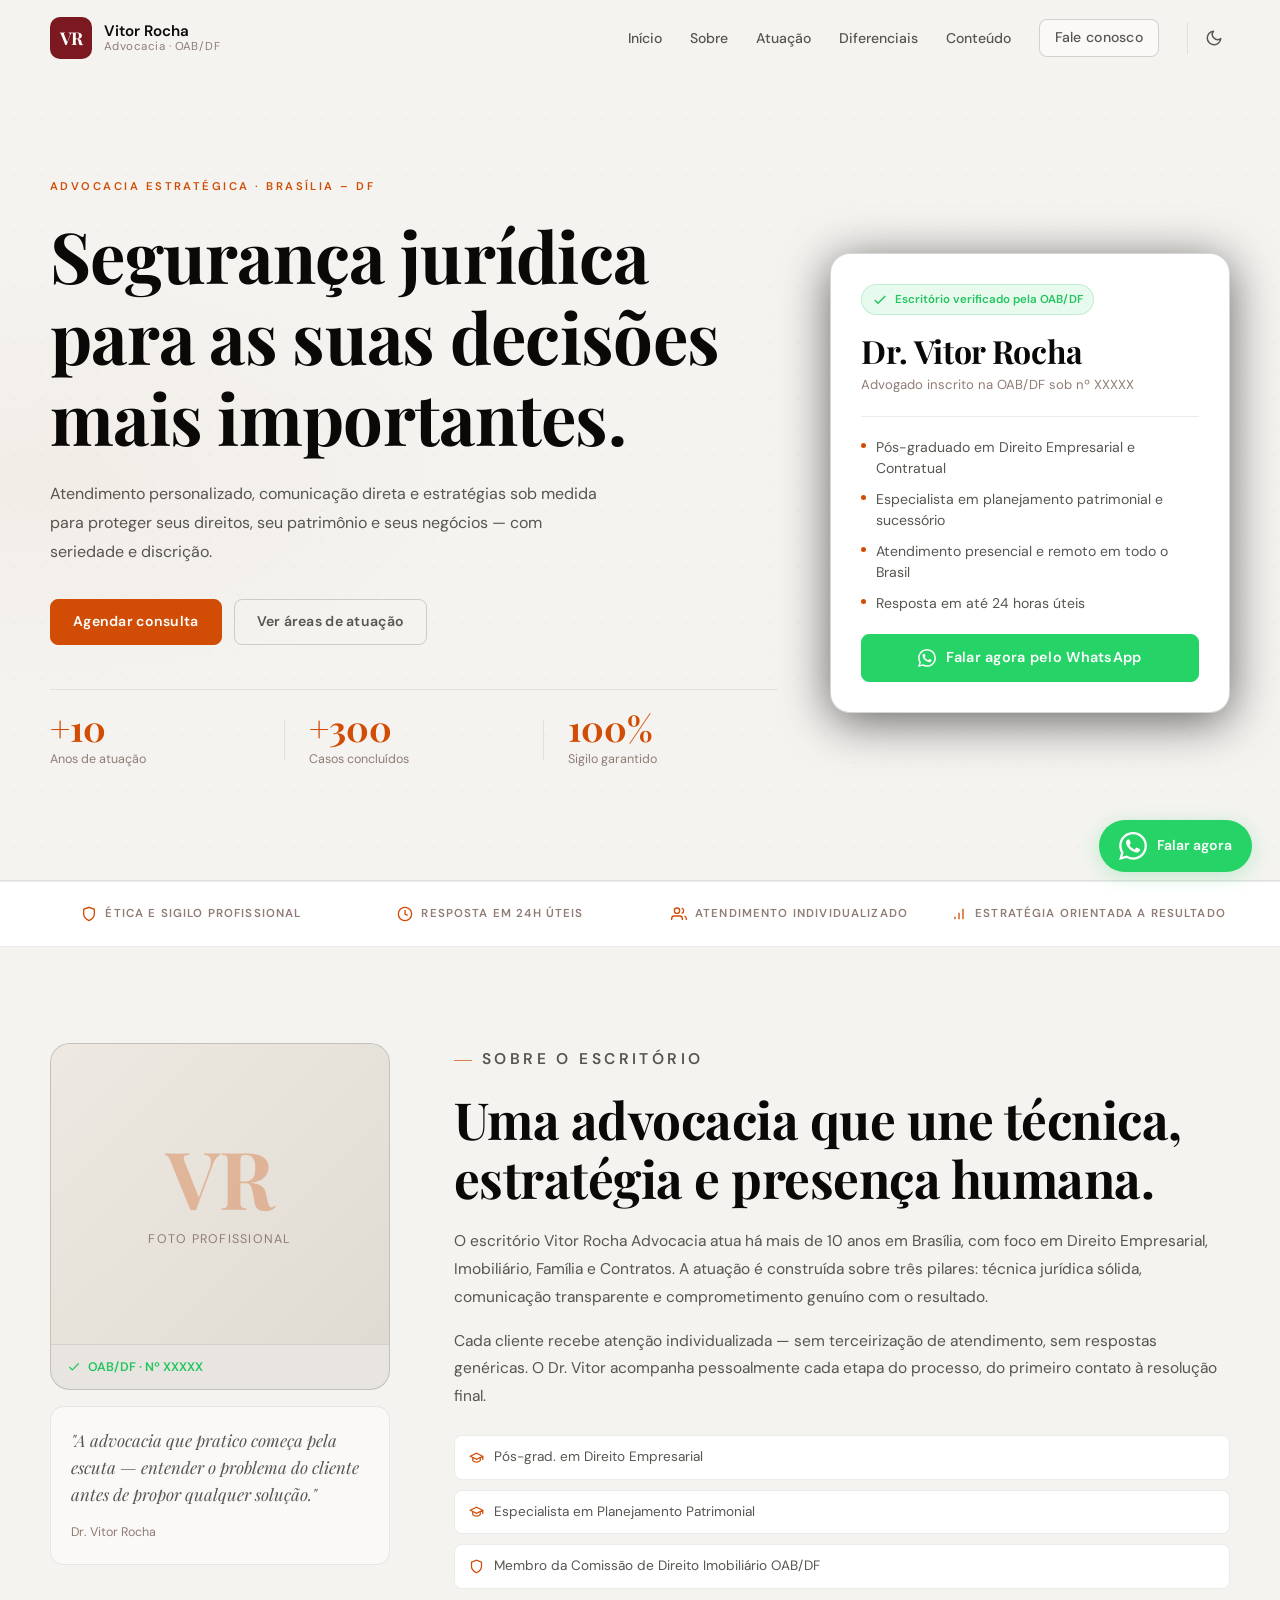
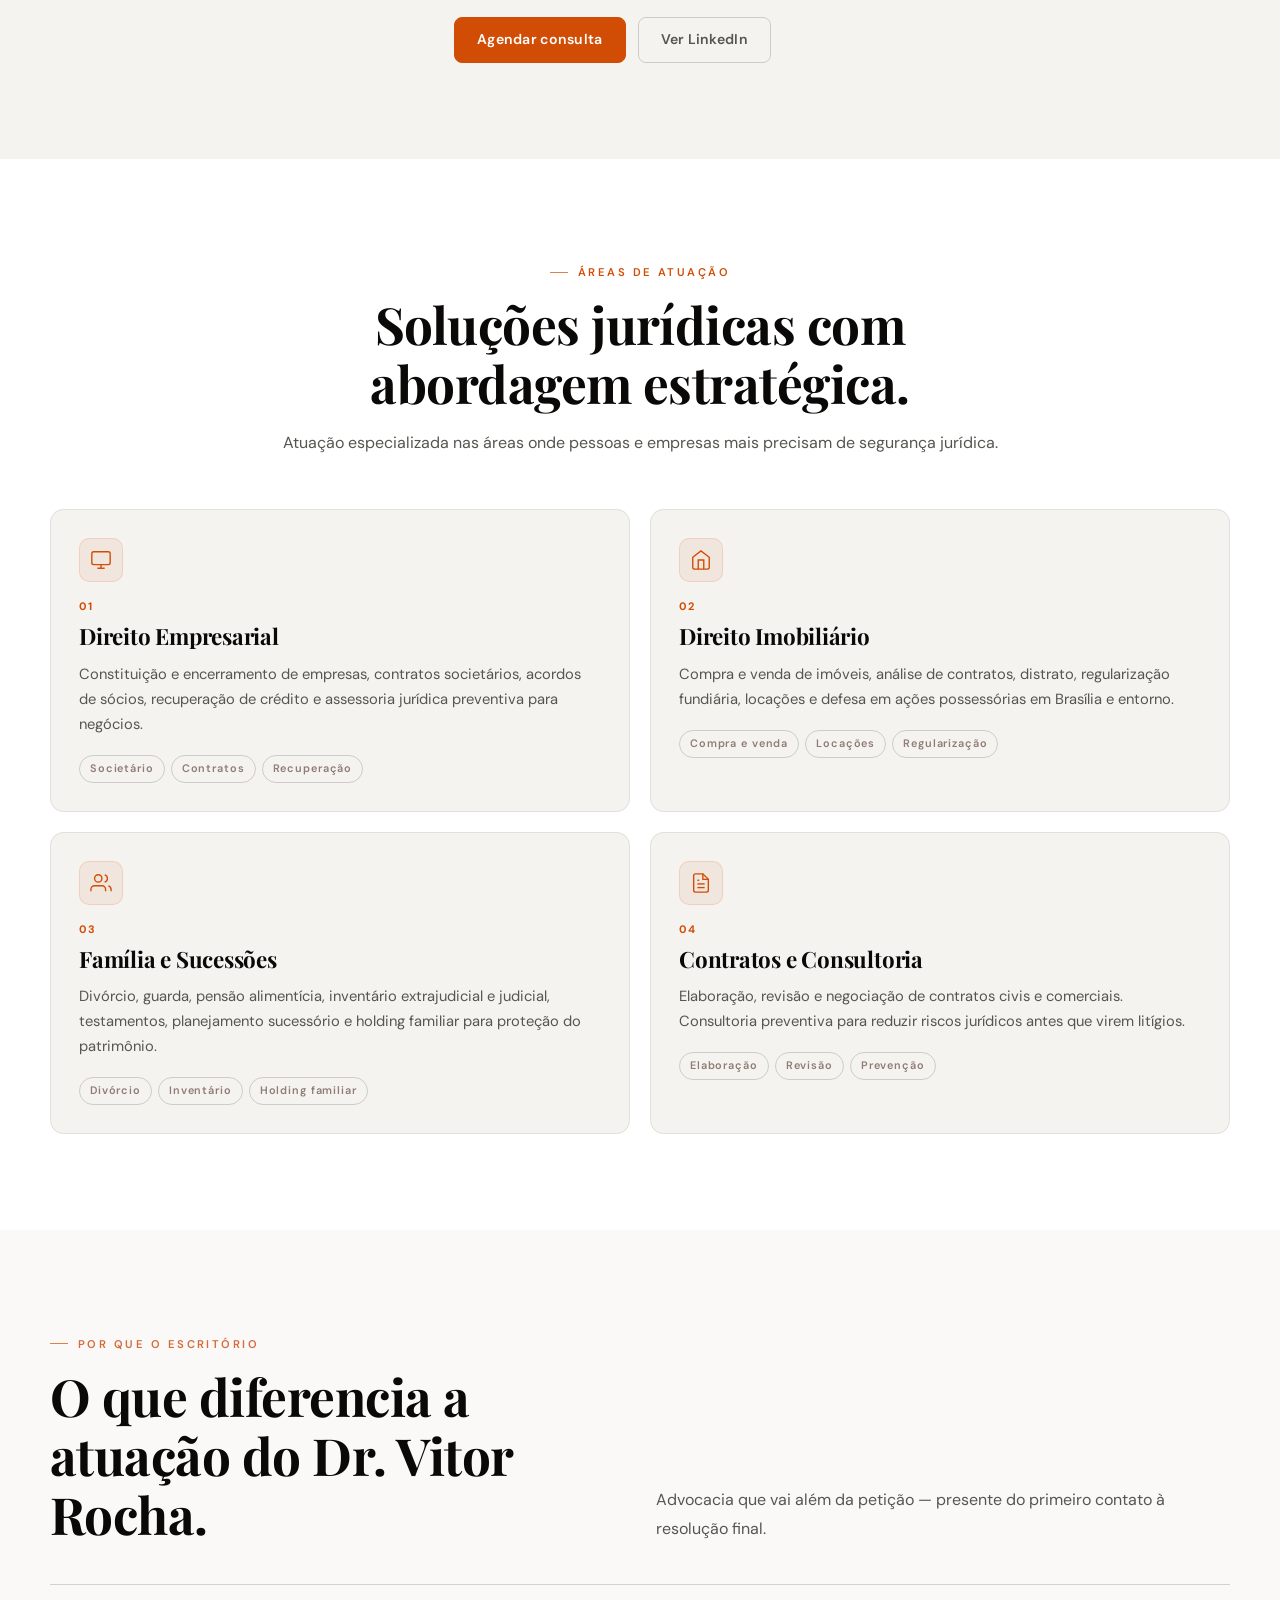
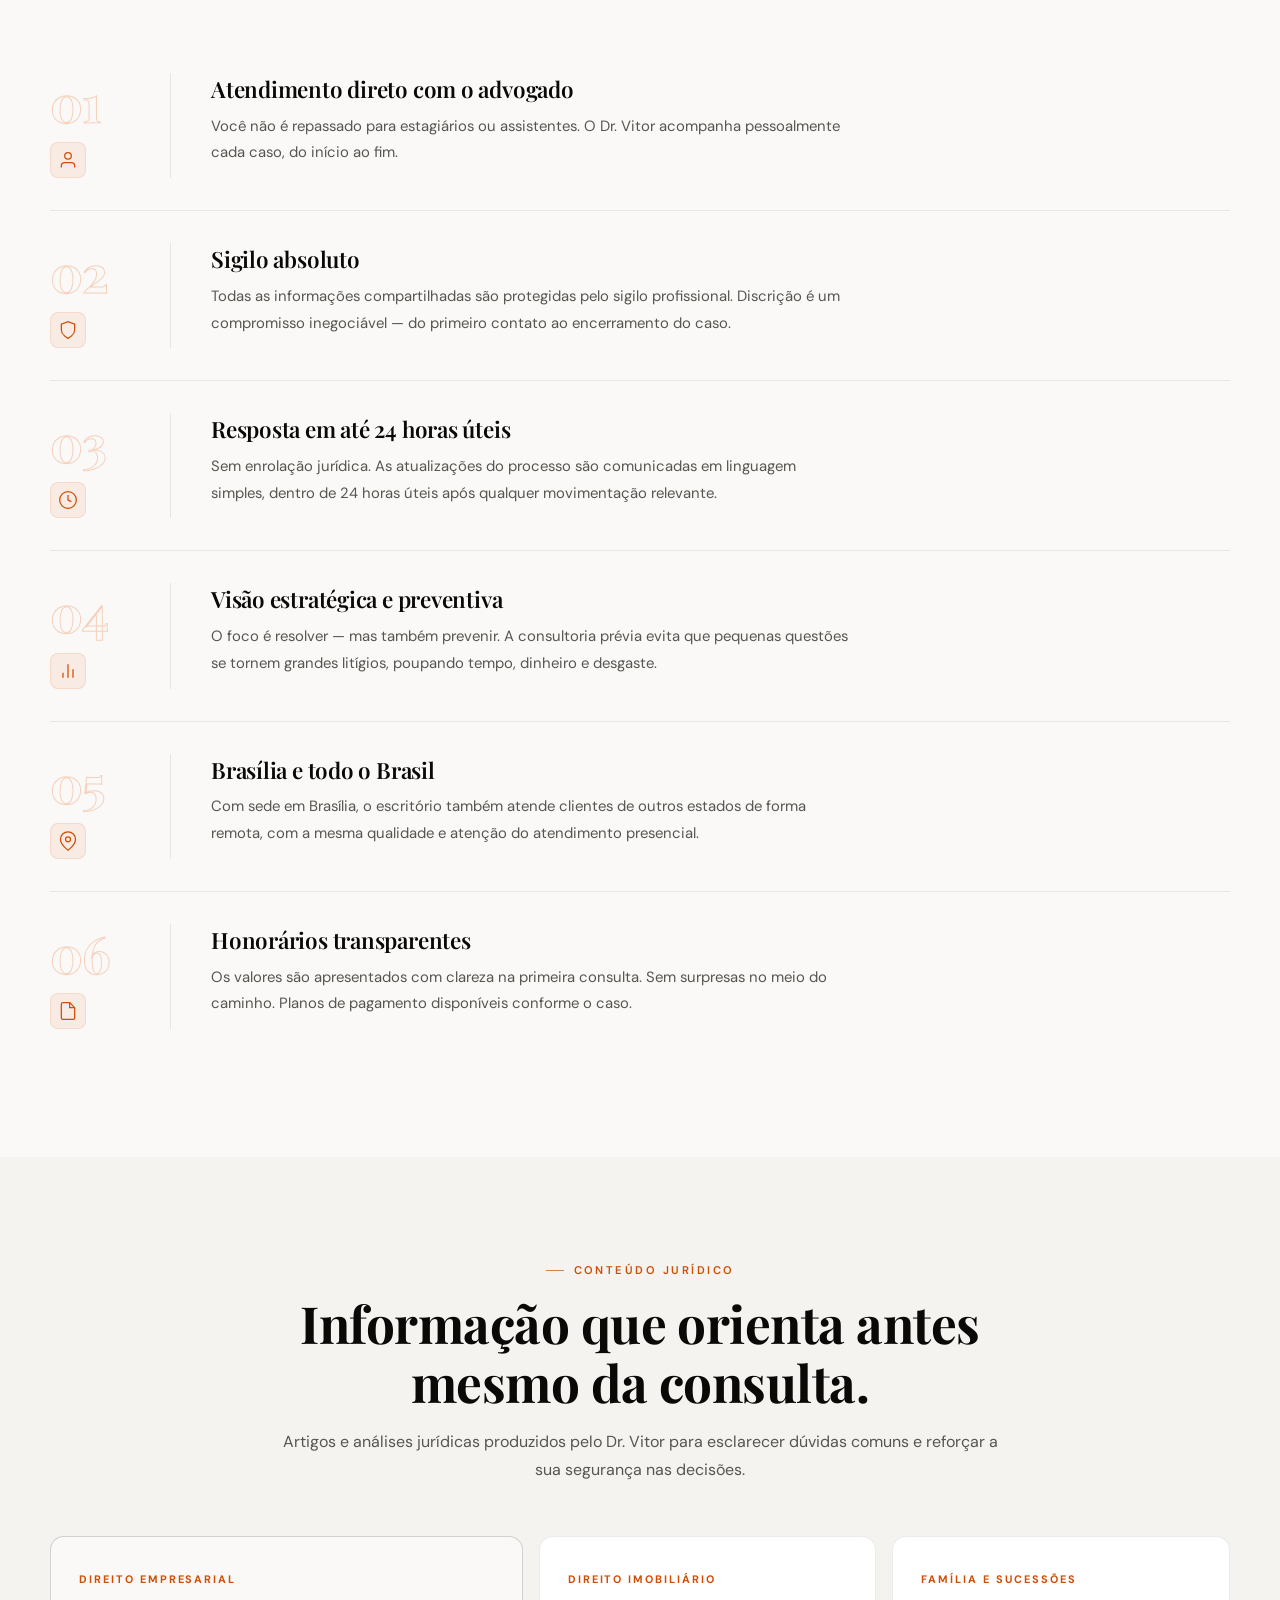
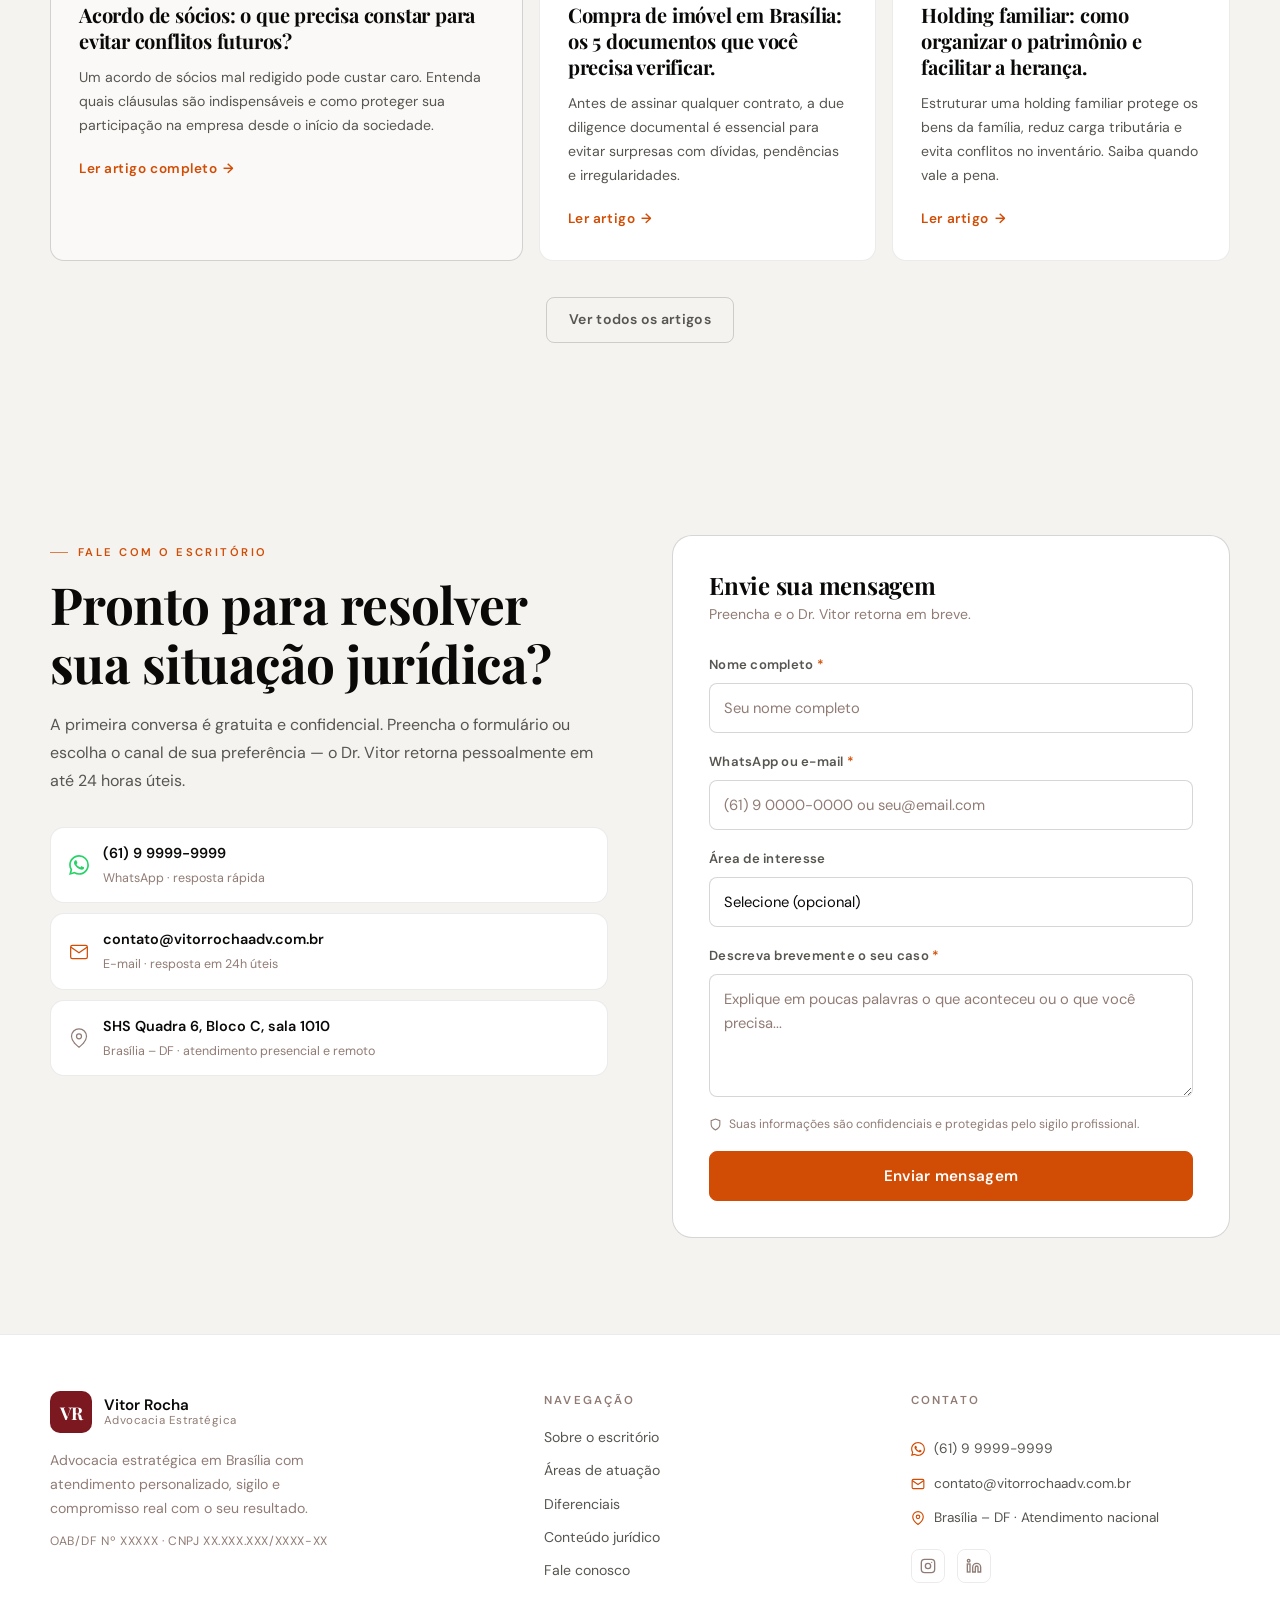
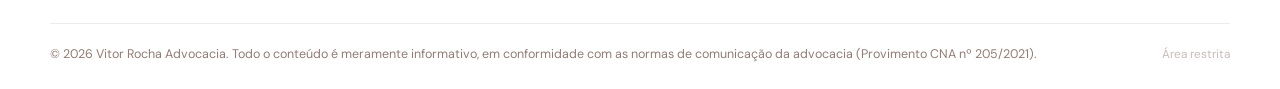
==== commit 796b065e: "versão 4 do site" ====
--- a/index.html
+++ b/index.html
@@ -9,10 +9,10 @@
   <meta property="og:title" content="Vitor Rocha Advocacia | Brasília – DF">
   <meta property="og:description" content="Advocacia estratégica em Brasília. Direito Empresarial, Imobiliário, Família e Contratos. Consulta confidencial.">
   <meta property="og:type" content="website">
-  <link rel="icon" href="data:image/svg+xml,<svg xmlns='http://www.w3.org/2000/svg' viewBox='0 0 100 100'><rect width='100' height='100' rx='16' fill='%230a0a0a'/><text y='.9em' font-size='60' x='50%' dominant-baseline='middle' text-anchor='middle' font-family='Georgia,serif' fill='%23e8580a'>VR</text></svg>">
+  <link rel="icon" href="data:image/svg+xml,<svg xmlns='http://www.w3.org/2000/svg' viewBox='0 0 100 100'><rect width='100' height='100' rx='16' fill='%237B1820'/><text y='.9em' font-size='60' x='50%' dominant-baseline='middle' text-anchor='middle' font-family='Georgia,serif' fill='%23ffffff'>VR</text></svg>">
   <link rel="preconnect" href="https://fonts.googleapis.com">
   <link rel="preconnect" href="https://fonts.gstatic.com" crossorigin>
-  <link href="https://fonts.googleapis.com/css2?family=Cormorant+Garamond:wght@500;600;700&family=DM+Sans:wght@400;500;600&display=swap" rel="stylesheet">
+  <link href="https://fonts.googleapis.com/css2?family=Playfair+Display:wght@500;600;700;800&family=DM+Sans:ital,wght@0,400;0,500;0,600;1,400&display=swap" rel="stylesheet">
   <link rel="stylesheet" href="css/style.css">
 </head>
 <body>
@@ -261,60 +261,92 @@
     <!-- DIFERENCIAIS -->
     <section class="section section-dark" id="diferenciais">
       <div class="container">
-        <div class="section-heading reveal">
-          <p class="section-tag section-tag-light">Por que o escritório</p>
-          <h2 class="section-title text-light">O que diferencia a atuação do Dr. Vitor Rocha.</h2>
-          <p class="section-subtitle text-soft">Advocacia que vai além da petição — presente do primeiro contato à resolução final.</p>
-        </div>
-
-        <div class="diff-grid">
-          <article class="diff-card reveal">
-            <div class="diff-icon">
-              <svg width="20" height="20" viewBox="0 0 24 24" fill="none" stroke="currentColor" stroke-width="1.5"><path d="M20 21v-2a4 4 0 00-4-4H8a4 4 0 00-4 4v2"/><circle cx="12" cy="7" r="4"/></svg>
-            </div>
-            <h3>Atendimento direto com o advogado</h3>
-            <p>Você não é repassado para estagiários ou assistentes. O Dr. Vitor acompanha pessoalmente cada caso, do início ao fim.</p>
-          </article>
-
-          <article class="diff-card reveal">
-            <div class="diff-icon">
-              <svg width="20" height="20" viewBox="0 0 24 24" fill="none" stroke="currentColor" stroke-width="1.5"><path d="M12 22s8-4 8-10V5l-8-3-8 3v7c0 6 8 10 8 10z"/></svg>
-            </div>
-            <h3>Sigilo absoluto</h3>
-            <p>Todas as informações compartilhadas são protegidas pelo sigilo profissional. Discrição é um compromisso inegociável do escritório.</p>
-          </article>
-
-          <article class="diff-card reveal">
-            <div class="diff-icon">
-              <svg width="20" height="20" viewBox="0 0 24 24" fill="none" stroke="currentColor" stroke-width="1.5"><circle cx="12" cy="12" r="10"/><polyline points="12 6 12 12 16 14"/></svg>
-            </div>
-            <h3>Comunicação rápida e clara</h3>
-            <p>Sem enrolação jurídica. As atualizações do processo são comunicadas em linguagem simples, dentro de 24 horas úteis após qualquer movimentação relevante.</p>
-          </article>
-
-          <article class="diff-card reveal">
-            <div class="diff-icon">
-              <svg width="20" height="20" viewBox="0 0 24 24" fill="none" stroke="currentColor" stroke-width="1.5"><line x1="18" y1="20" x2="18" y2="10"/><line x1="12" y1="20" x2="12" y2="4"/><line x1="6" y1="20" x2="6" y2="14"/></svg>
-            </div>
-            <h3>Visão estratégica e preventiva</h3>
-            <p>O foco é resolver — mas também prevenir. A consultoria prévia evita que pequenas questões se tornem grandes litígios, poupando tempo, dinheiro e desgaste.</p>
-          </article>
-
-          <article class="diff-card reveal">
-            <div class="diff-icon">
-              <svg width="20" height="20" viewBox="0 0 24 24" fill="none" stroke="currentColor" stroke-width="1.5"><path d="M21 10c0 7-9 13-9 13s-9-6-9-13a9 9 0 0118 0z"/><circle cx="12" cy="10" r="3"/></svg>
-            </div>
-            <h3>Brasília e todo o Brasil</h3>
-            <p>Com sede em Brasília, o escritório também atende clientes de outros estados de forma remota, com a mesma qualidade e atenção do atendimento presencial.</p>
-          </article>
-
-          <article class="diff-card reveal">
-            <div class="diff-icon">
-              <svg width="20" height="20" viewBox="0 0 24 24" fill="none" stroke="currentColor" stroke-width="1.5"><path d="M14 2H6a2 2 0 00-2 2v16a2 2 0 002 2h12a2 2 0 002-2V8z"/><polyline points="14 2 14 8 20 8"/></svg>
-            </div>
-            <h3>Honorários transparentes</h3>
-            <p>Os valores são apresentados com clareza na primeira consulta. Sem surpresas no meio do caminho. Planos de pagamento disponíveis conforme o caso.</p>
-          </article>
+        <div class="diff-header reveal">
+          <div class="diff-header-text">
+            <p class="section-tag section-tag-light">Por que o escritório</p>
+            <h2 class="section-title text-light">O que diferencia a atuação do Dr. Vitor Rocha.</h2>
+          </div>
+          <p class="diff-header-sub">Advocacia que vai além da petição — presente do primeiro contato à resolução final.</p>
+        </div>
+
+        <div class="diff-list">
+          <div class="diff-row reveal">
+            <div class="diff-row-left">
+              <span class="diff-num">01</span>
+              <div class="diff-row-icon">
+                <svg width="20" height="20" viewBox="0 0 24 24" fill="none" stroke="currentColor" stroke-width="1.5"><path d="M20 21v-2a4 4 0 00-4-4H8a4 4 0 00-4 4v2"/><circle cx="12" cy="7" r="4"/></svg>
+              </div>
+            </div>
+            <div class="diff-row-content">
+              <h3>Atendimento direto com o advogado</h3>
+              <p>Você não é repassado para estagiários ou assistentes. O Dr. Vitor acompanha pessoalmente cada caso, do início ao fim.</p>
+            </div>
+          </div>
+
+          <div class="diff-row reveal">
+            <div class="diff-row-left">
+              <span class="diff-num">02</span>
+              <div class="diff-row-icon">
+                <svg width="20" height="20" viewBox="0 0 24 24" fill="none" stroke="currentColor" stroke-width="1.5"><path d="M12 22s8-4 8-10V5l-8-3-8 3v7c0 6 8 10 8 10z"/></svg>
+              </div>
+            </div>
+            <div class="diff-row-content">
+              <h3>Sigilo absoluto</h3>
+              <p>Todas as informações compartilhadas são protegidas pelo sigilo profissional. Discrição é um compromisso inegociável — do primeiro contato ao encerramento do caso.</p>
+            </div>
+          </div>
+
+          <div class="diff-row reveal">
+            <div class="diff-row-left">
+              <span class="diff-num">03</span>
+              <div class="diff-row-icon">
+                <svg width="20" height="20" viewBox="0 0 24 24" fill="none" stroke="currentColor" stroke-width="1.5"><circle cx="12" cy="12" r="10"/><polyline points="12 6 12 12 16 14"/></svg>
+              </div>
+            </div>
+            <div class="diff-row-content">
+              <h3>Resposta em até 24 horas úteis</h3>
+              <p>Sem enrolação jurídica. As atualizações do processo são comunicadas em linguagem simples, dentro de 24 horas úteis após qualquer movimentação relevante.</p>
+            </div>
+          </div>
+
+          <div class="diff-row reveal">
+            <div class="diff-row-left">
+              <span class="diff-num">04</span>
+              <div class="diff-row-icon">
+                <svg width="20" height="20" viewBox="0 0 24 24" fill="none" stroke="currentColor" stroke-width="1.5"><line x1="18" y1="20" x2="18" y2="10"/><line x1="12" y1="20" x2="12" y2="4"/><line x1="6" y1="20" x2="6" y2="14"/></svg>
+              </div>
+            </div>
+            <div class="diff-row-content">
+              <h3>Visão estratégica e preventiva</h3>
+              <p>O foco é resolver — mas também prevenir. A consultoria prévia evita que pequenas questões se tornem grandes litígios, poupando tempo, dinheiro e desgaste.</p>
+            </div>
+          </div>
+
+          <div class="diff-row reveal">
+            <div class="diff-row-left">
+              <span class="diff-num">05</span>
+              <div class="diff-row-icon">
+                <svg width="20" height="20" viewBox="0 0 24 24" fill="none" stroke="currentColor" stroke-width="1.5"><path d="M21 10c0 7-9 13-9 13s-9-6-9-13a9 9 0 0118 0z"/><circle cx="12" cy="10" r="3"/></svg>
+              </div>
+            </div>
+            <div class="diff-row-content">
+              <h3>Brasília e todo o Brasil</h3>
+              <p>Com sede em Brasília, o escritório também atende clientes de outros estados de forma remota, com a mesma qualidade e atenção do atendimento presencial.</p>
+            </div>
+          </div>
+
+          <div class="diff-row reveal">
+            <div class="diff-row-left">
+              <span class="diff-num">06</span>
+              <div class="diff-row-icon">
+                <svg width="20" height="20" viewBox="0 0 24 24" fill="none" stroke="currentColor" stroke-width="1.5"><path d="M14 2H6a2 2 0 00-2 2v16a2 2 0 002 2h12a2 2 0 002-2V8z"/><polyline points="14 2 14 8 20 8"/></svg>
+              </div>
+            </div>
+            <div class="diff-row-content">
+              <h3>Honorários transparentes</h3>
+              <p>Os valores são apresentados com clareza na primeira consulta. Sem surpresas no meio do caminho. Planos de pagamento disponíveis conforme o caso.</p>
+            </div>
+          </div>
         </div>
       </div>
     </section>
--- a/css/style.css
+++ b/css/style.css
@@ -1,7 +1,7 @@
 /* ============================================================
-   Vitor Rocha Advocacia — Design System v2
-   Tipografia: Cormorant Garamond (headings) + DM Sans (body)
-   Paleta: Fosco escuro · Laranja acento · Gold subtil
+   Vitor Rocha Advocacia — Design System v3
+   Tipografia: Playfair Display (headings) + DM Sans (body)
+   Paleta: Fosco escuro · Laranja acento · Vinho VR monograma
    ============================================================ */
 
 :root {
@@ -22,6 +22,9 @@
   --accent-h:     #c94d09;
   --accent-dim:   rgba(232,88,10,0.10);
 
+  --wine:         #7B1820;
+  --wine-h:       #6a141b;
+
   --green:        #22c55e;
 
   --radius-sm:    8px;
@@ -31,7 +34,7 @@
   --hh:           76px;
 
   --font-body:    'DM Sans', sans-serif;
-  --font-head:    'Cormorant Garamond', serif;
+  --font-head:    'Playfair Display', serif;
 
   --shadow:       0 4px 24px rgba(0,0,0,0.5);
   --shadow-lg:    0 8px 48px rgba(0,0,0,0.6);
@@ -54,9 +57,9 @@
 ul { list-style: none; }
 h1,h2,h3,h4 {
   font-family: var(--font-head);
-  line-height: 1.1;
+  line-height: 1.15;
   letter-spacing: -0.01em;
-  font-weight: 600;
+  font-weight: 700;
 }
 :focus-visible { outline: 2px solid rgba(232,88,10,0.5); outline-offset: 3px; }
 
@@ -130,11 +133,12 @@
   width: 42px; height: 42px;
   display: grid; place-items: center;
   border-radius: 10px;
-  background: var(--surface-3);
-  border: 1px solid var(--line-strong);
-  color: var(--accent);
+  background: var(--wine);
+  border: 1px solid rgba(123,24,32,0.5);
+  color: #fff;
   font-family: var(--font-head);
   font-size: 1.1rem; font-weight: 700;
+  letter-spacing: -0.03em;
 }
 .brand-text { display: flex; flex-direction: column; line-height: 1.2; }
 .brand-text strong { font-size: 0.95rem; color: var(--text-light); font-weight: 600; font-family: var(--font-body); }
@@ -446,30 +450,77 @@
   font-family: var(--font-body);
 }
 
-/* ── Diferenciais ── */
-.diff-grid {
+/* ── Diferenciais — layout lista numerada ── */
+.diff-header {
   display: grid;
-  grid-template-columns: repeat(3, 1fr);
-  gap: 16px;
-}
-.diff-card {
-  background: var(--surface-3);
-  border: 1px solid var(--line);
-  border-radius: var(--radius-md);
-  padding: 26px;
-  transition: border-color 0.2s, background 0.2s;
-}
-.diff-card:hover { border-color: var(--line-strong); background: var(--surface-2); }
-.diff-icon {
-  width: 40px; height: 40px;
+  grid-template-columns: 1fr 1fr;
+  gap: 32px;
+  align-items: end;
+  margin-bottom: 56px;
+  padding-bottom: 40px;
+  border-bottom: 1px solid var(--line-strong);
+}
+.diff-header-text .section-tag { margin-bottom: 14px; }
+.diff-header-text .section-title { margin-bottom: 0; }
+.diff-header-sub {
+  font-size: 1rem;
+  color: var(--text-soft);
+  line-height: 1.8;
+  align-self: end;
+}
+
+.diff-list { display: flex; flex-direction: column; }
+
+.diff-row {
+  display: grid;
+  grid-template-columns: 120px 1fr;
+  padding: 32px 0;
+  border-bottom: 1px solid var(--line);
+  transition: padding 0.2s;
+}
+.diff-row:last-child { border-bottom: none; }
+.diff-row:hover { padding-left: 8px; }
+
+.diff-row-left {
+  display: flex;
+  flex-direction: column;
+  gap: 14px;
+  padding-top: 4px;
+}
+.diff-num {
+  font-family: var(--font-head);
+  font-size: 3.2rem;
+  font-weight: 700;
+  line-height: 1;
+  color: transparent;
+  -webkit-text-stroke: 1px rgba(232,88,10,0.25);
+  letter-spacing: -0.02em;
+}
+.diff-row-icon {
+  width: 36px; height: 36px;
   display: grid; place-items: center;
   border-radius: 8px;
   background: var(--accent-dim);
+  border: 1px solid rgba(232,88,10,0.12);
   color: var(--accent);
-  margin-bottom: 14px;
-}
-.diff-card h3 { font-size: 1.1rem; color: var(--text-light); margin-bottom: 10px; }
-.diff-card p  { font-size: 0.88rem; color: var(--text-soft); line-height: 1.7; }
+}
+
+.diff-row-content {
+  padding: 4px 0 4px 40px;
+  border-left: 1px solid var(--line);
+}
+.diff-row-content h3 {
+  font-size: 1.4rem;
+  color: var(--text-light);
+  margin-bottom: 10px;
+  font-weight: 600;
+}
+.diff-row-content p {
+  font-size: 0.93rem;
+  color: var(--text-soft);
+  line-height: 1.8;
+  max-width: 640px;
+}
 
 /* ── News preview ── */
 .news-preview-grid {
@@ -715,7 +766,7 @@
 @media (max-width: 1024px) {
   .hero-grid, .about-grid { grid-template-columns: 1fr; gap: 44px; }
   .hero-card, .about-visual { max-width: 600px; }
-  .diff-grid { grid-template-columns: repeat(2,1fr); }
+  .diff-header { grid-template-columns: 1fr; gap: 16px; }
   .news-preview-grid { grid-template-columns: 1fr 1fr; }
   .news-prev-featured { grid-column: 1 / -1; }
   .footer-top { grid-template-columns: 1fr 1fr; }
@@ -746,7 +797,9 @@
 
   .trust-grid { grid-template-columns: repeat(2,1fr); padding: 20px 0; }
   .cards-grid { grid-template-columns: 1fr; }
-  .diff-grid { grid-template-columns: 1fr; }
+  .diff-row { grid-template-columns: 80px 1fr; }
+  .diff-num { font-size: 2.2rem; }
+  .diff-row-content { padding-left: 24px; }
   .news-preview-grid { grid-template-columns: 1fr; }
   .contact-layout { grid-template-columns: 1fr; gap: 40px; }
   .articles-grid { grid-template-columns: 1fr; }
@@ -807,3 +860,10 @@
 [data-theme="light"] .form-group textarea { background: #fff; }
 [data-theme="light"] .contact-form-wrap { background: #fff; }
 [data-theme="light"] .whatsapp-float { box-shadow: 0 4px 20px rgba(37,211,102,0.25); }
+
+/* Monograma vinho mantém em tema claro */
+[data-theme="light"] .brand-monogram {
+  background: var(--wine) !important;
+  border-color: rgba(123,24,32,0.4) !important;
+  color: #fff !important;
+}
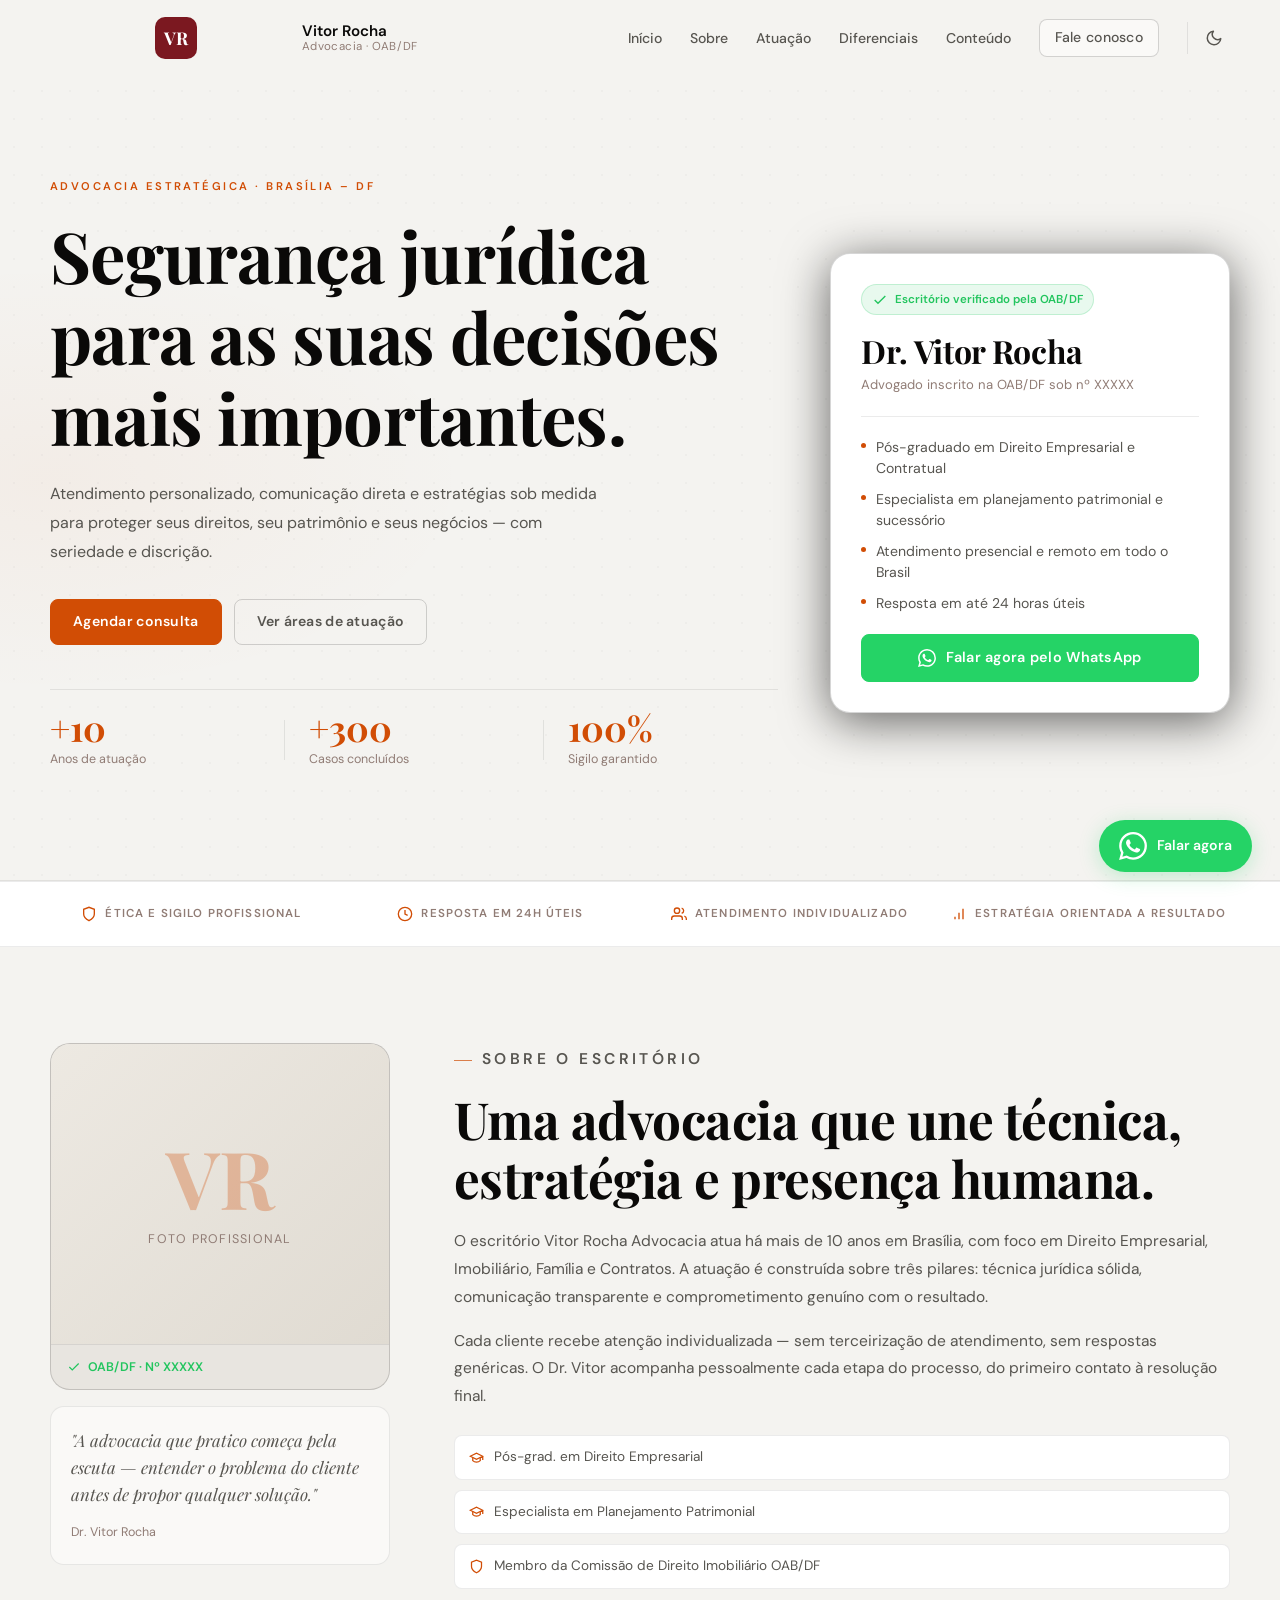
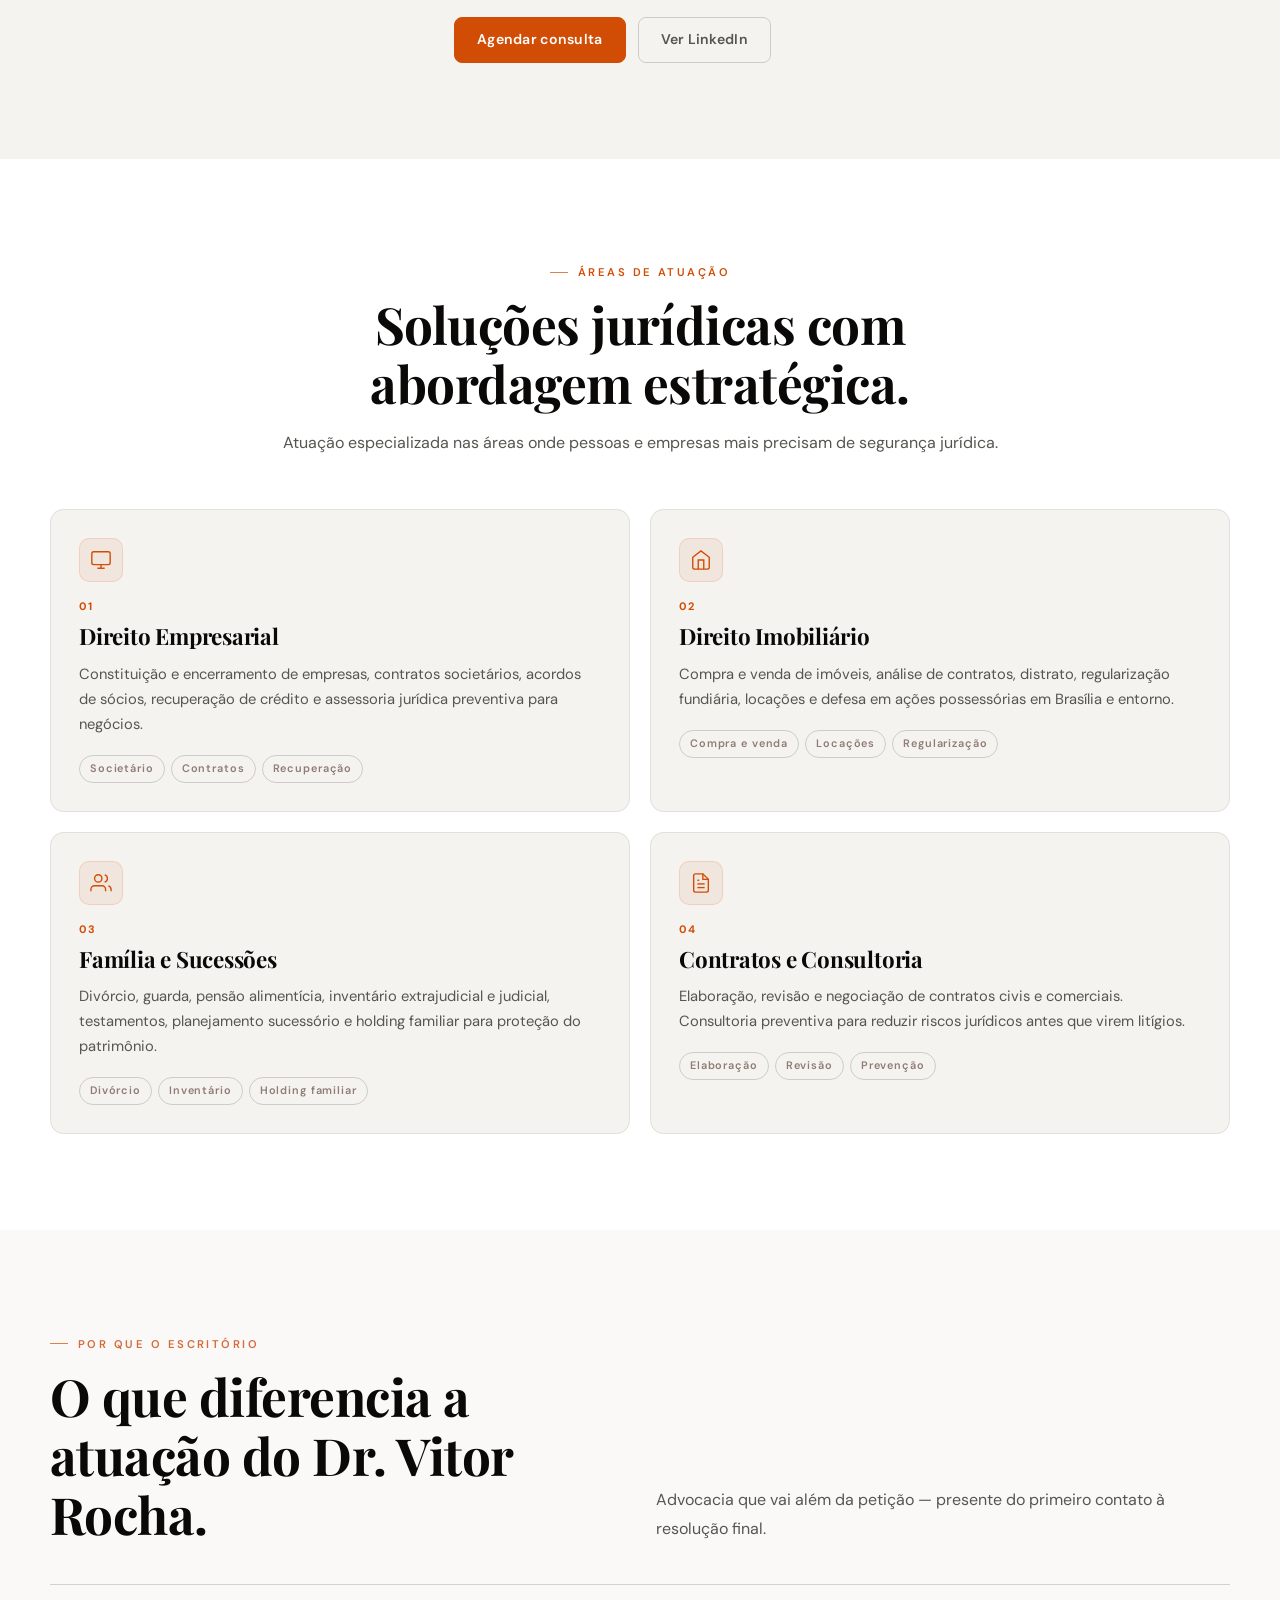
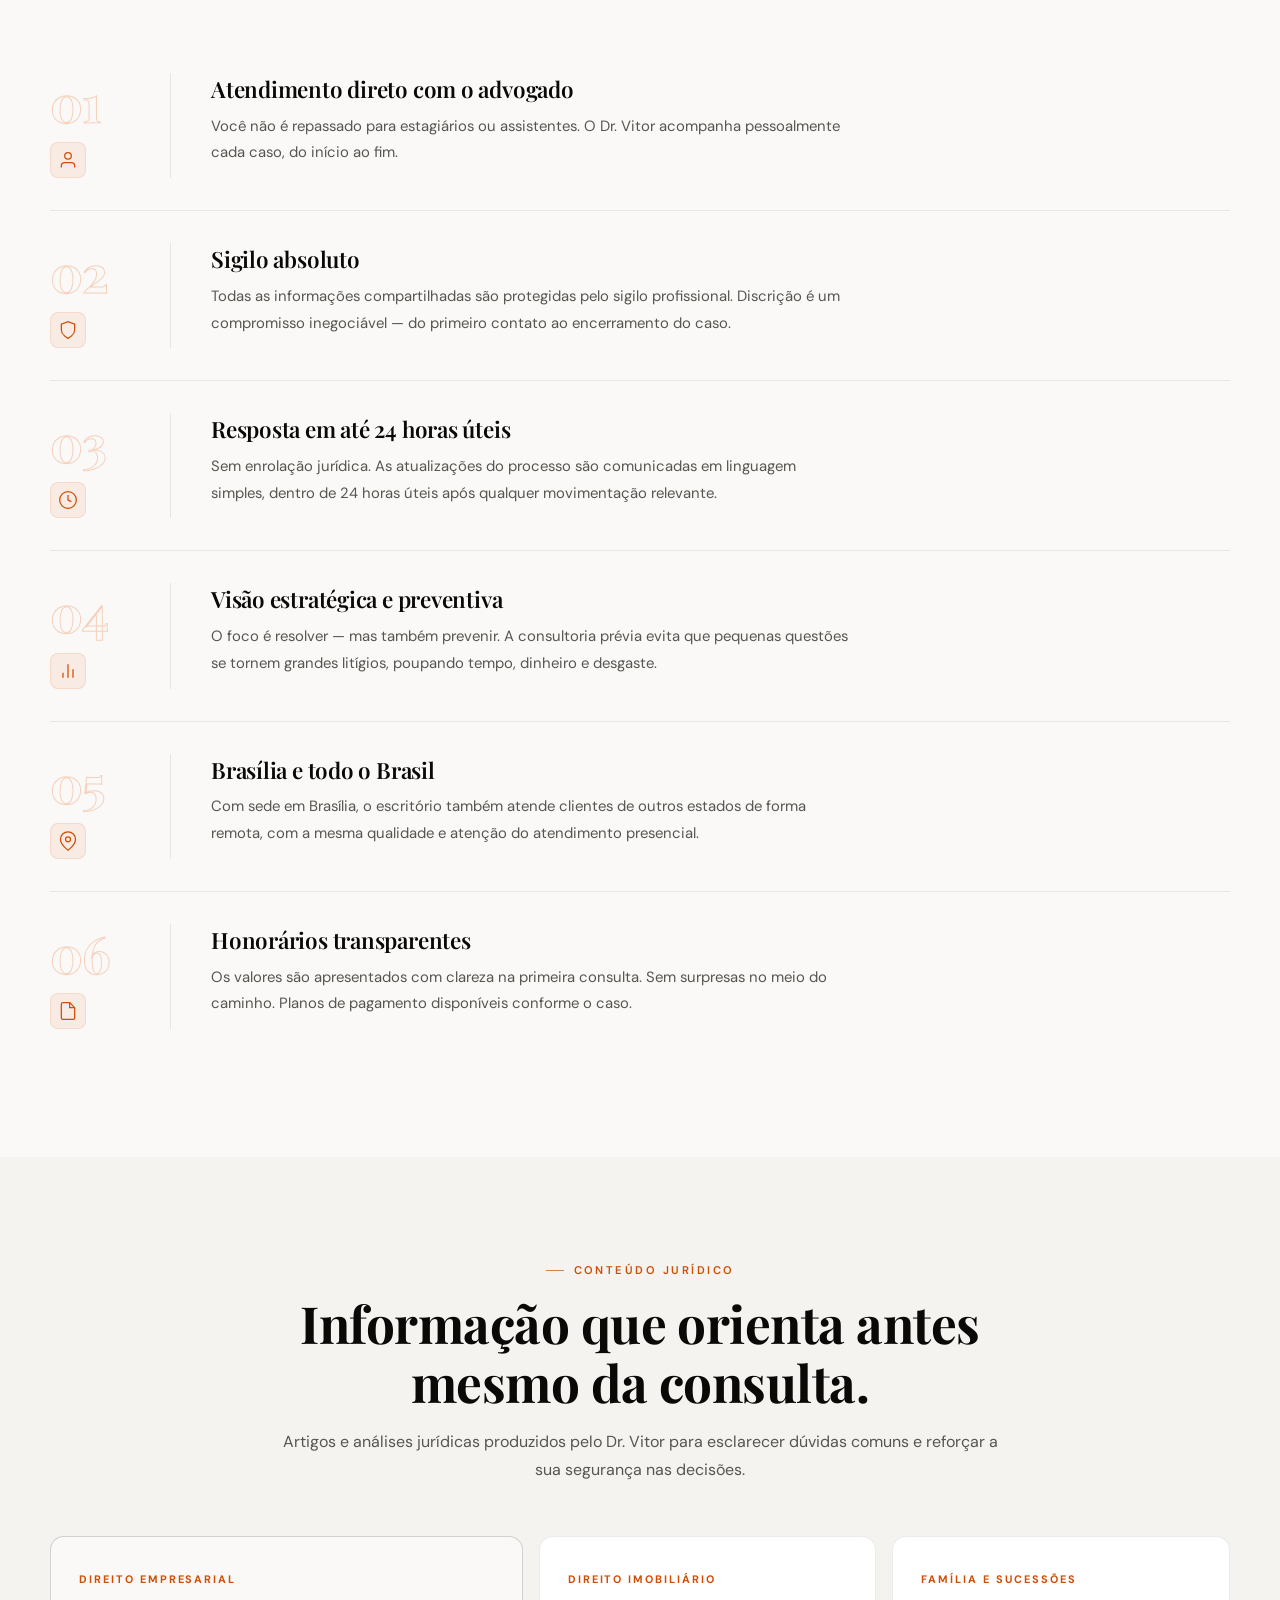
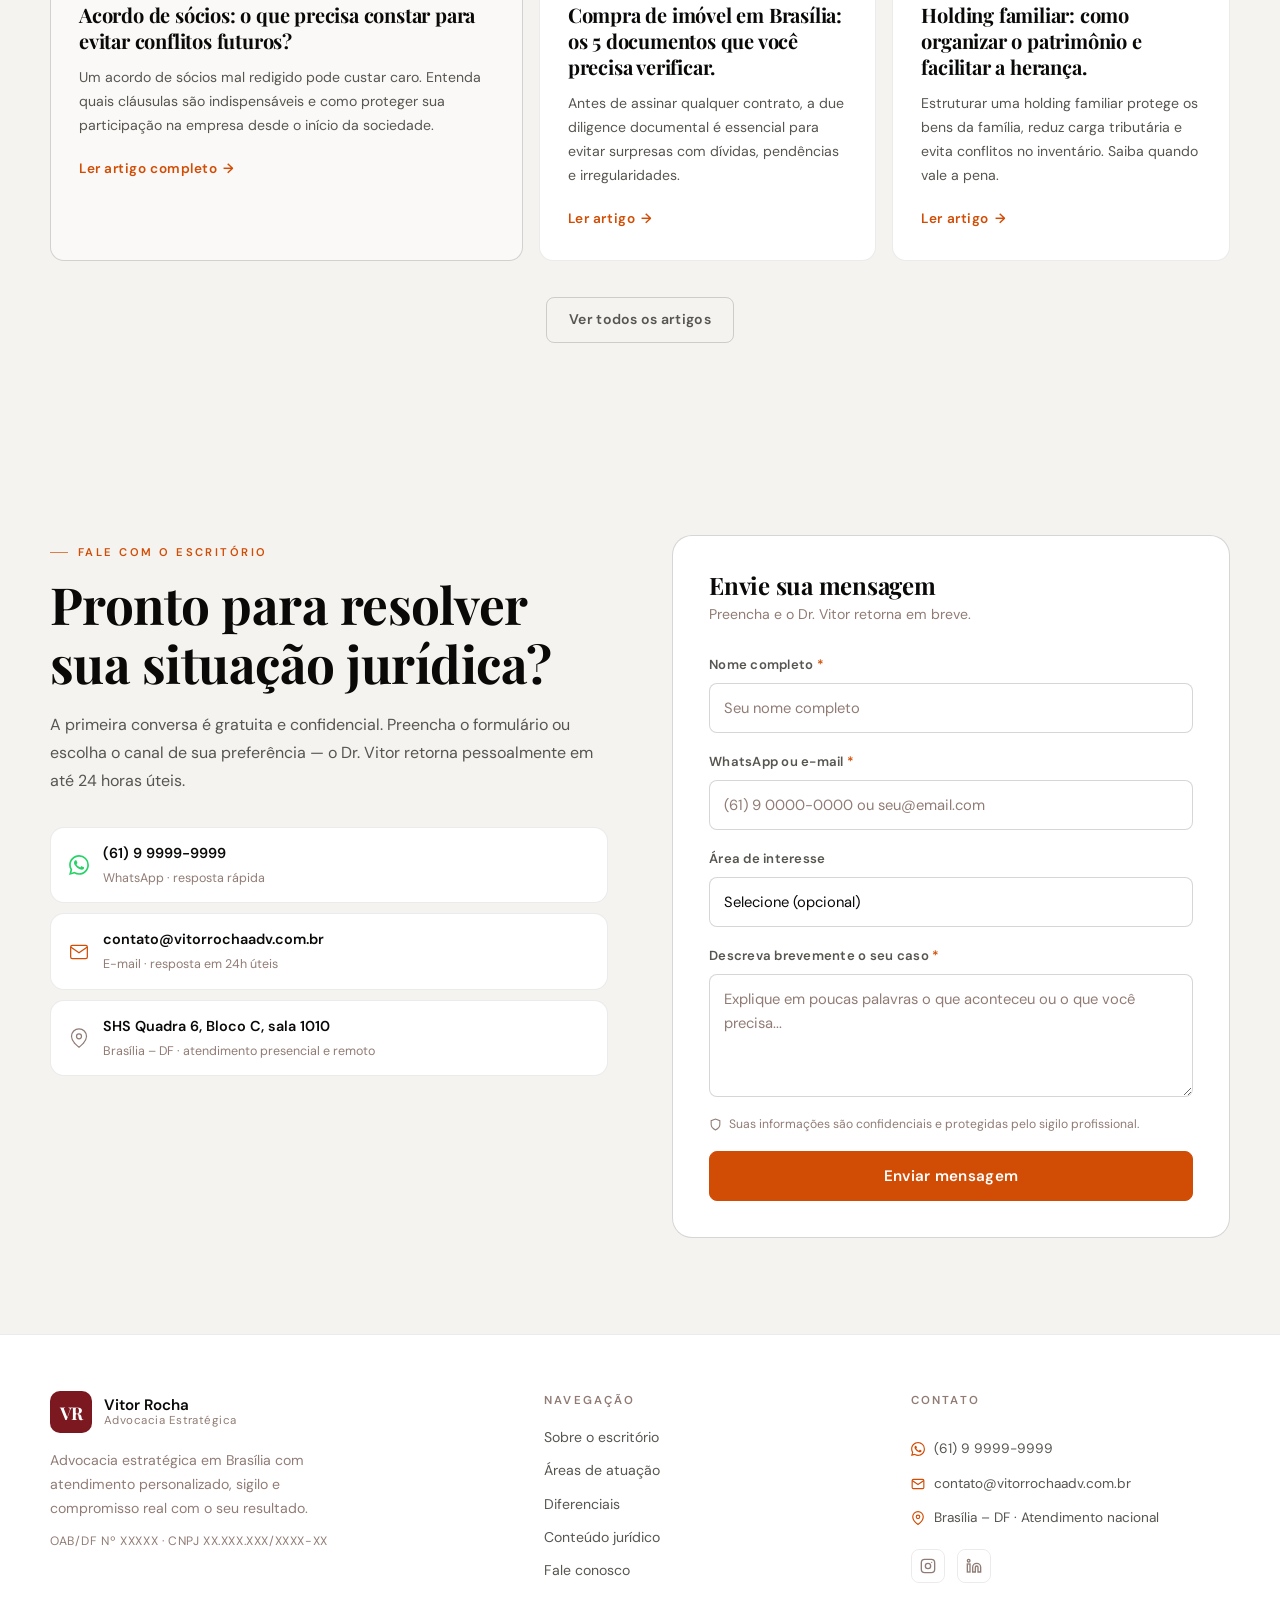
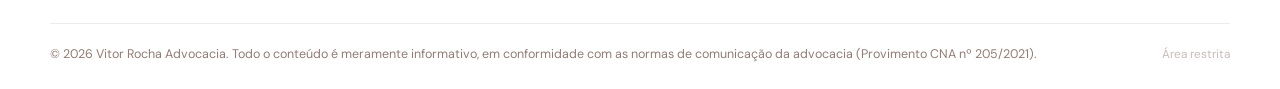
==== commit 77a50638: "Update brand link to include login page" ====
--- a/index.html
+++ b/index.html
@@ -22,7 +22,7 @@
   <header class="site-header" id="main-header">
     <div class="container header-container">
       <a href="#home" class="brand" aria-label="Página inicial Vitor Rocha Advocacia">
-        <span class="brand-monogram">VR</span>
+       <a href="login.html"> <span class="brand-monogram">VR</span> <a>
         <span class="brand-text">
           <strong>Vitor Rocha</strong>
           <small>Advocacia · OAB/DF</small>
